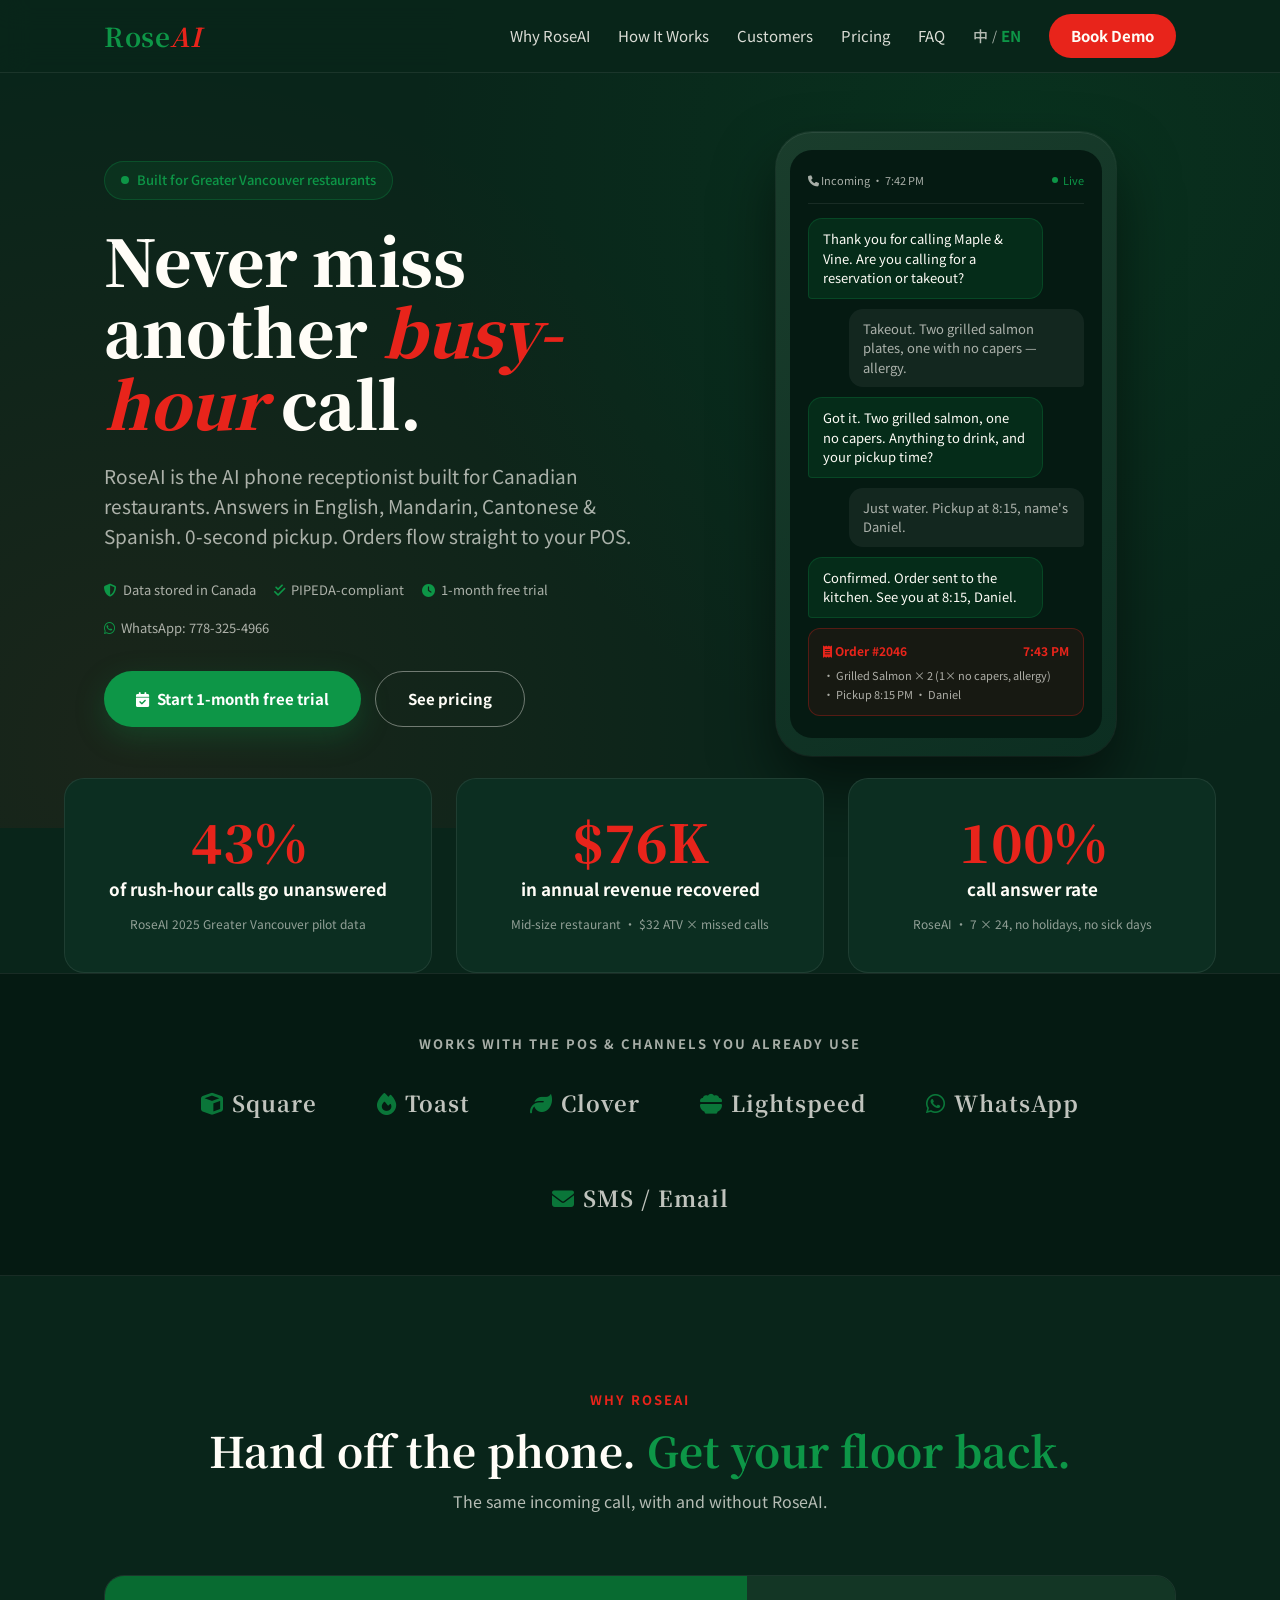
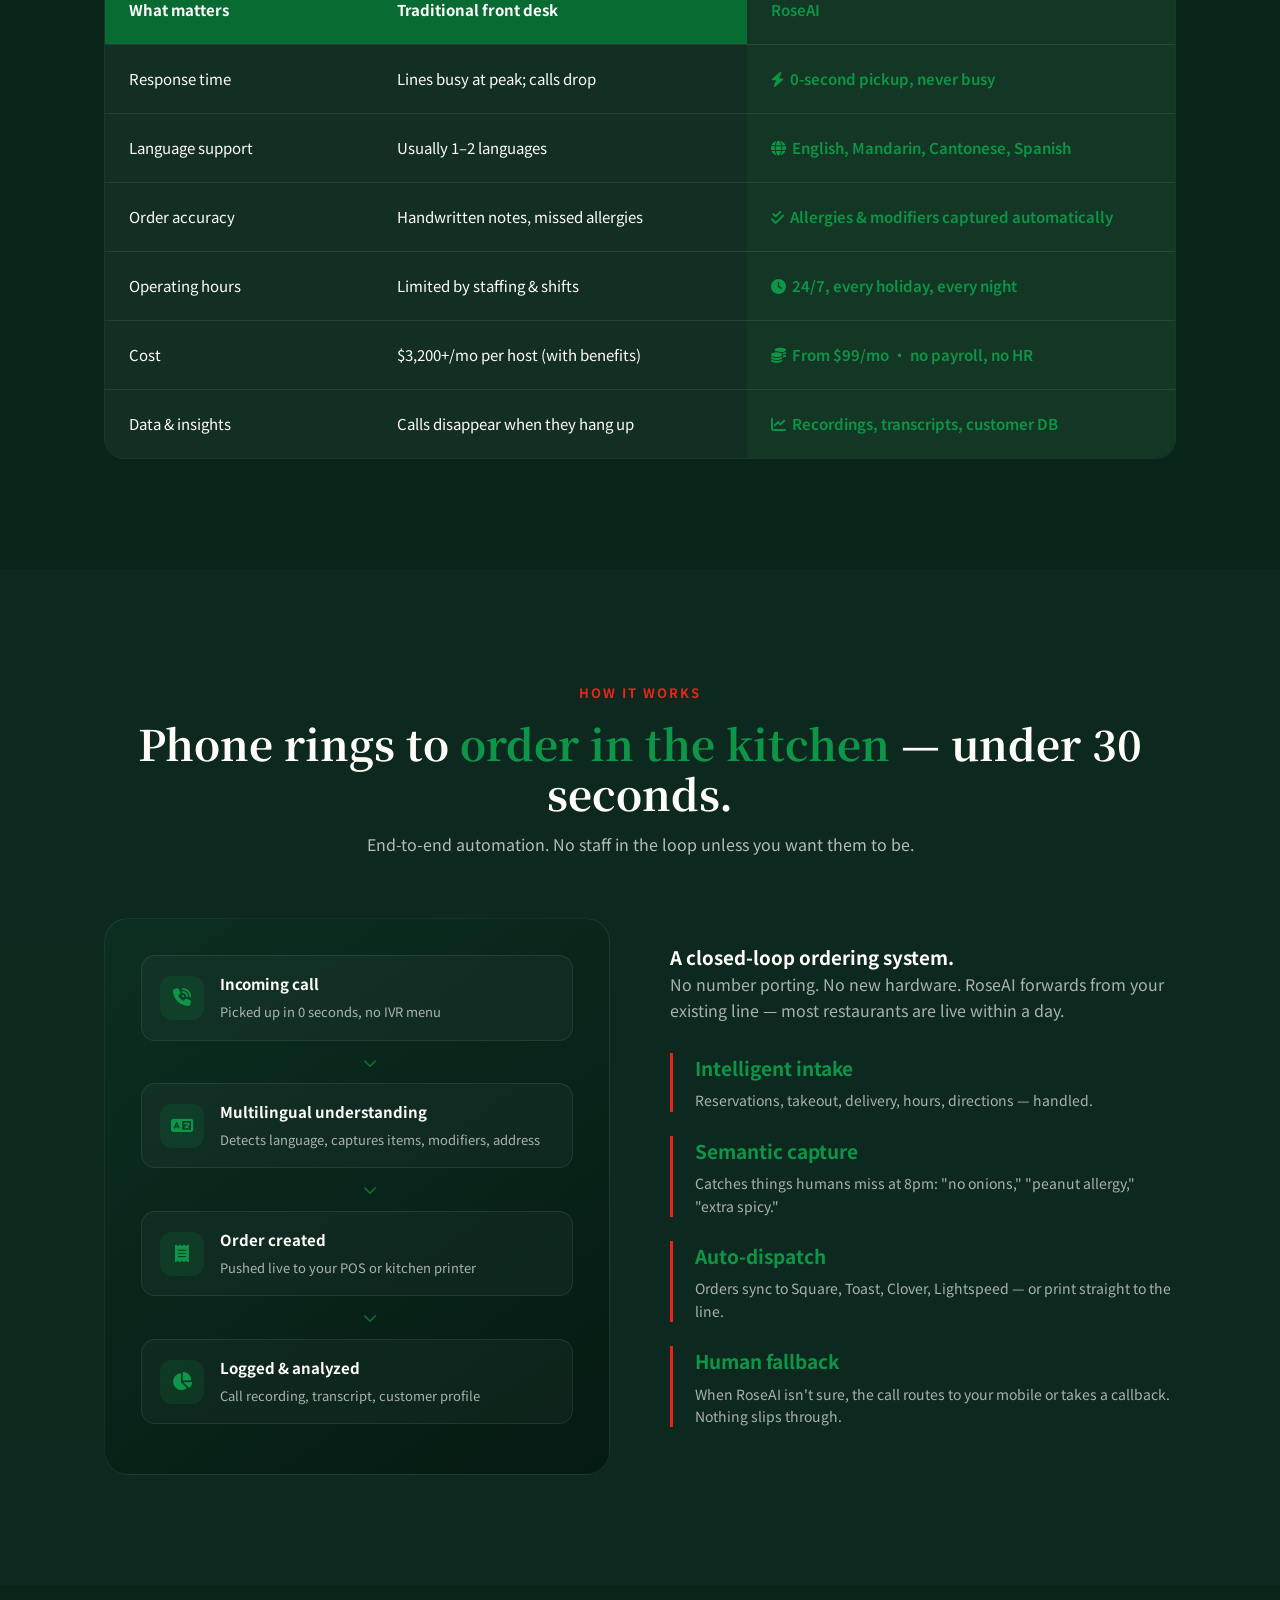
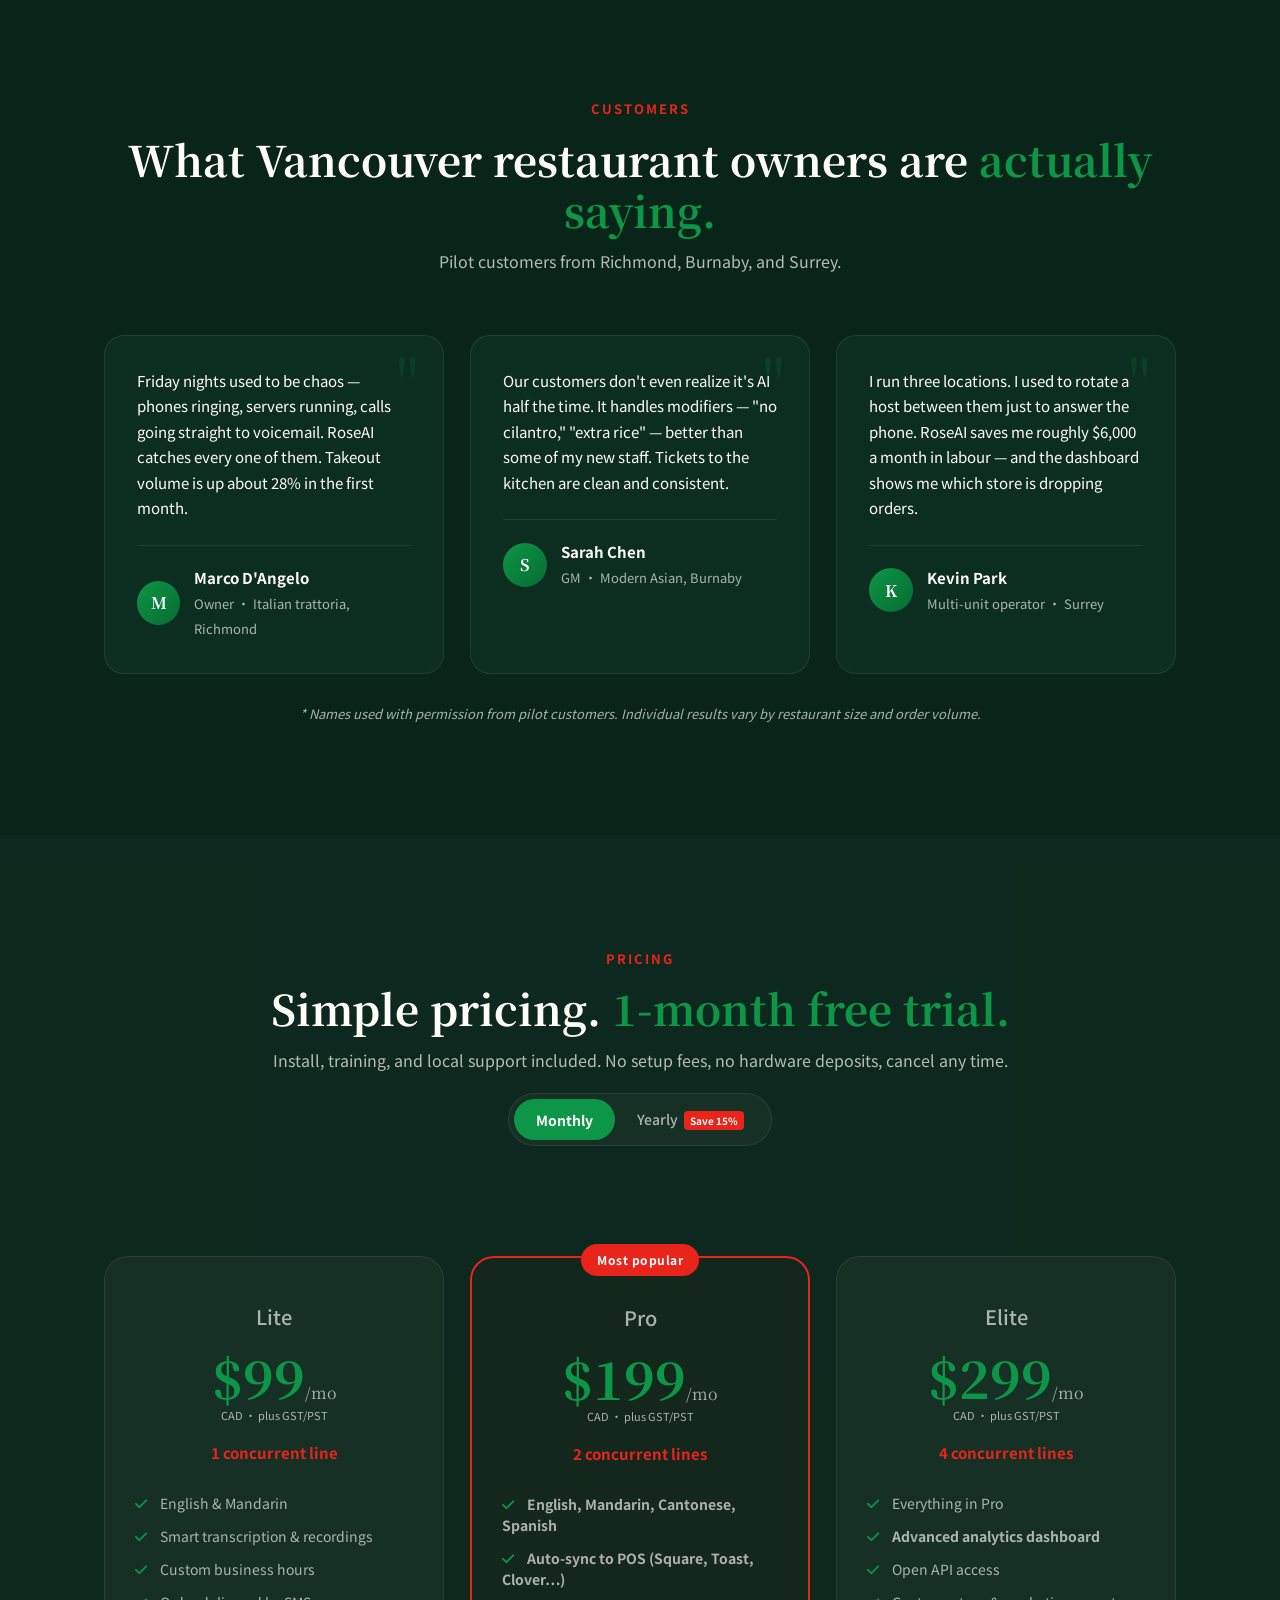
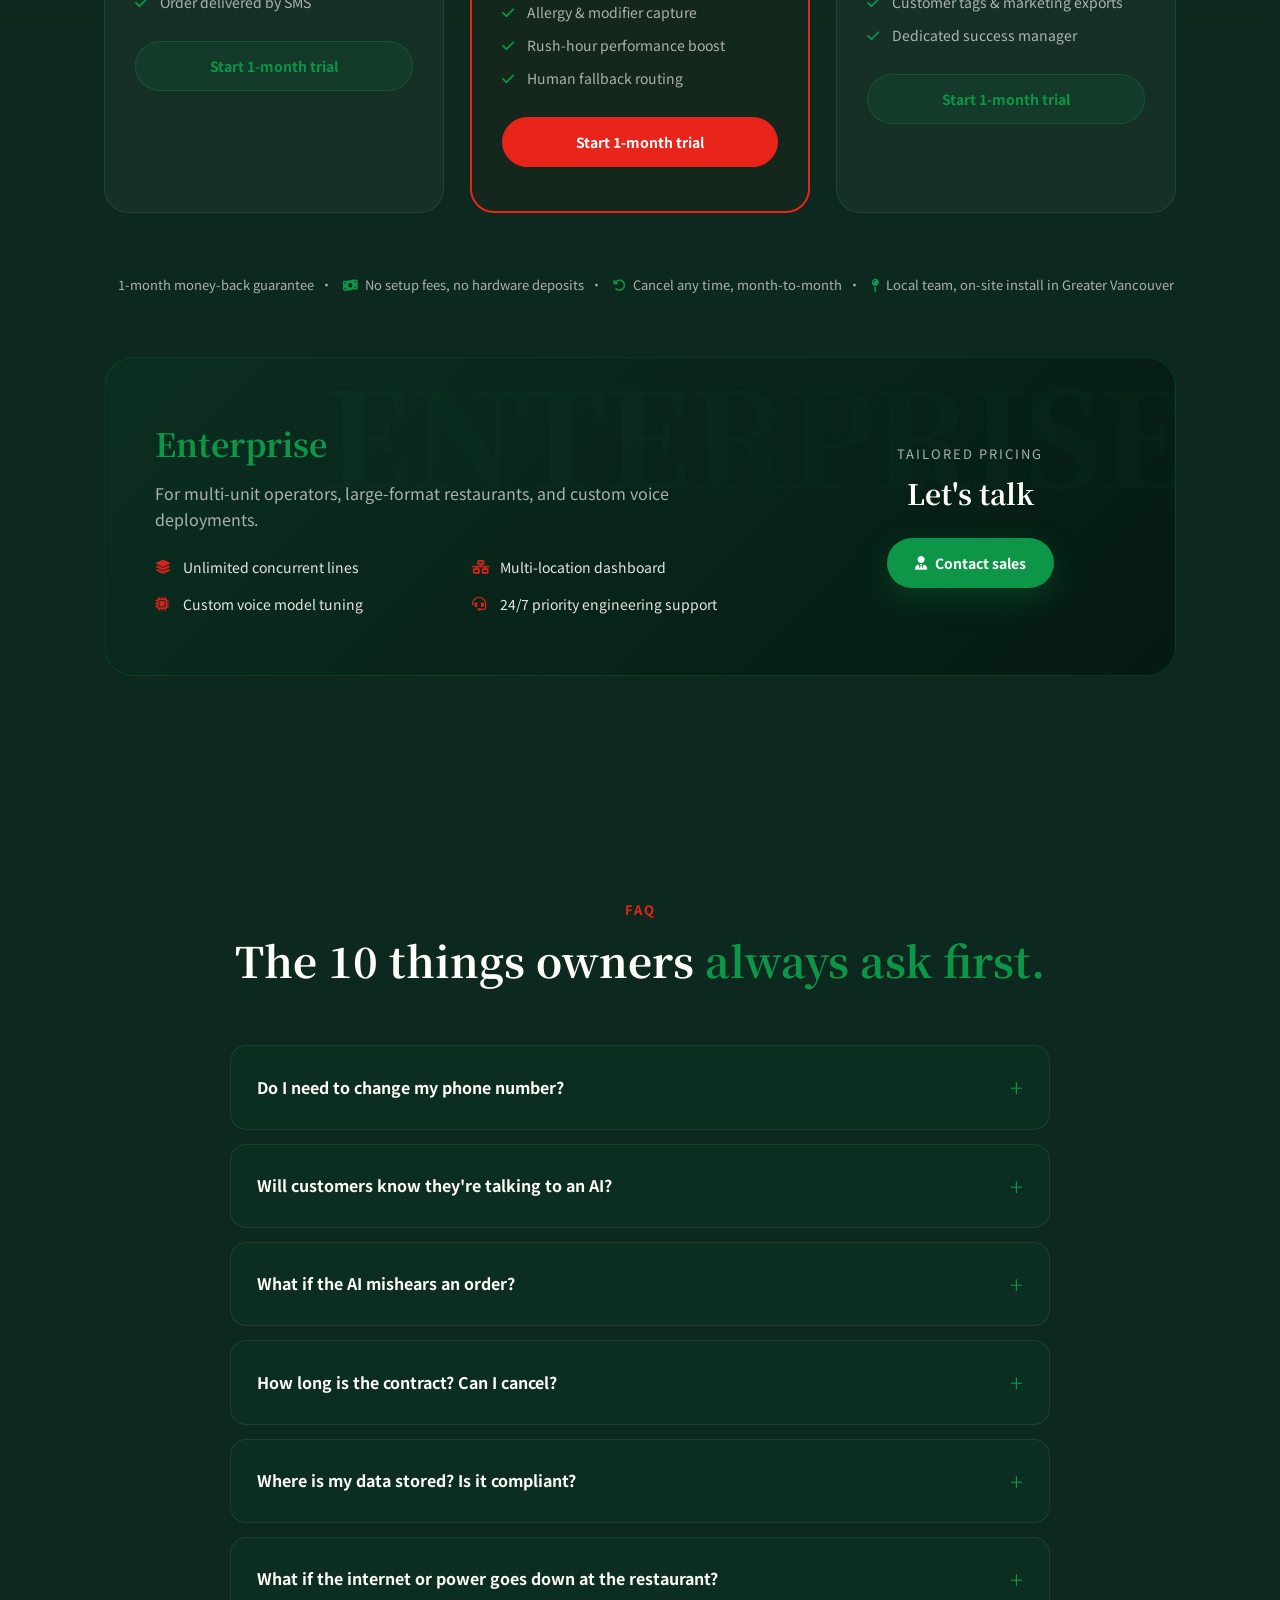
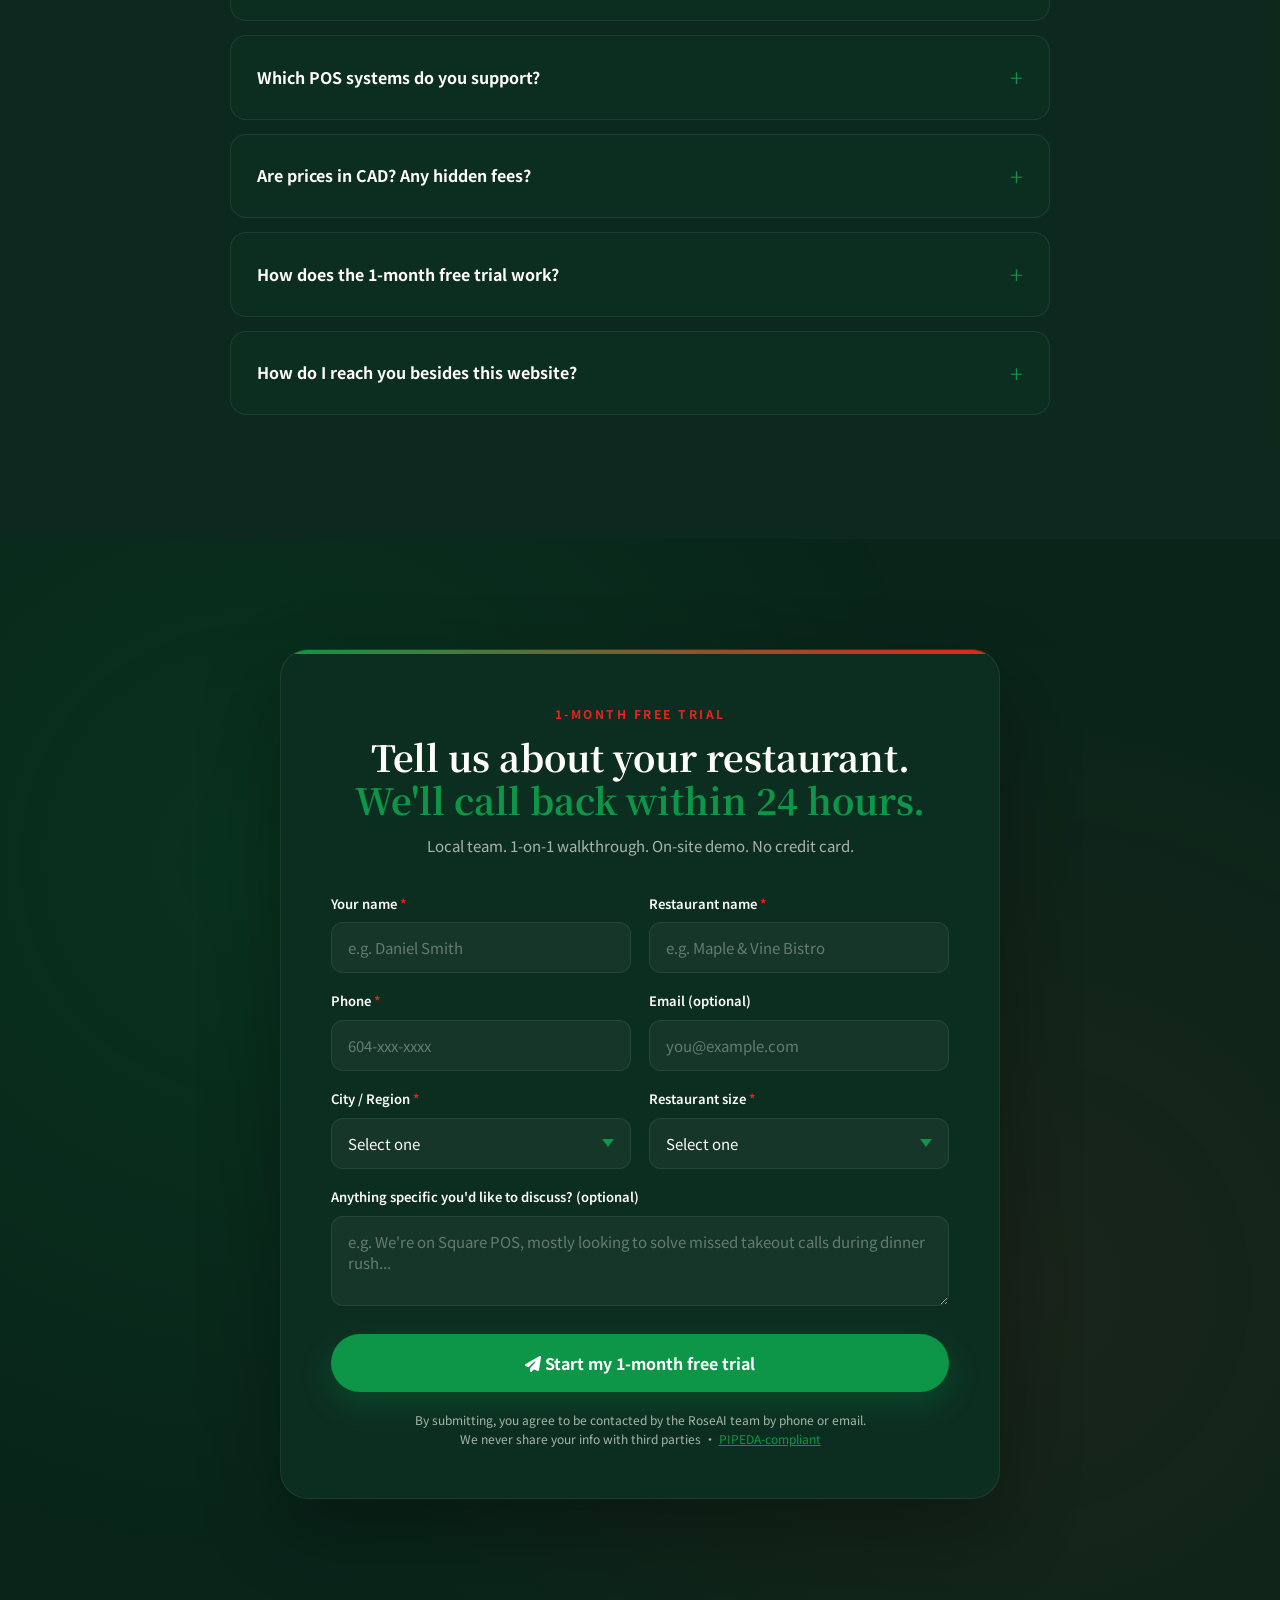
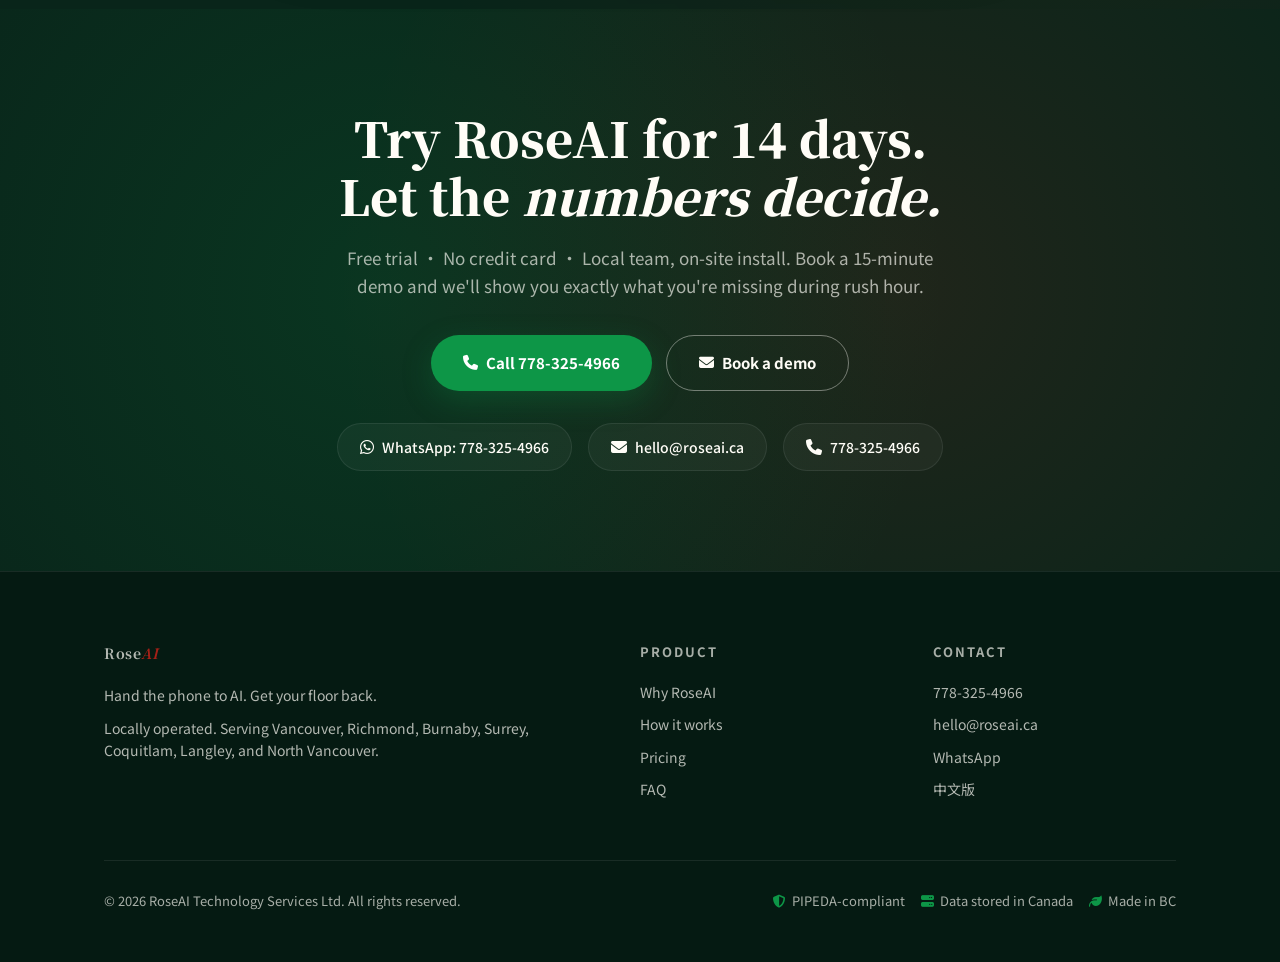
==== en/index.html @ cddb4edb "Add WhatsApp number to all pages, WeChat QR code to Chinese pages - Add WhatsApp: 778-325-4966 to He" ====
<!DOCTYPE html>
<html lang="en">
<head>
    <meta charset="UTF-8">
    <meta name="viewport" content="width=device-width, initial-scale=1.0">
    <title>RoseAI | AI Phone Receptionist for Vancouver Restaurants — Never Miss a Call</title>
    <meta name="description" content="RoseAI is the AI voice receptionist built for Canadian restaurants. Answers in English, Mandarin, Cantonese & Spanish. 0-second pickup, auto order entry to your POS. PIPEDA-compliant. 1-month free trial.">
    <meta property="og:title" content="RoseAI | AI Phone Receptionist for Vancouver Restaurants">
    <meta property="og:description" content="Stop missing calls during rush hour. 0-second pickup, auto-order to POS, 1-month free trial.">
    <meta property="og:type" content="website">
    <meta name="theme-color" content="#09251A">

    <link rel="preconnect" href="https://fonts.googleapis.com">
    <link rel="preconnect" href="https://fonts.gstatic.com" crossorigin>
    <link href="https://fonts.googleapis.com/css2?family=Noto+Sans+SC:wght@300;400;500;700&family=Noto+Serif+SC:wght@600;700;900&display=swap" rel="stylesheet">
    <link rel="stylesheet" href="https://cdnjs.cloudflare.com/ajax/libs/font-awesome/6.5.1/css/all.min.css">

    <script type="application/ld+json">
    {
        "@context": "https://schema.org",
        "@type": "SoftwareApplication",
        "name": "RoseAI Restaurant Voice Receptionist",
        "applicationCategory": "BusinessApplication",
        "operatingSystem": "Web",
        "offers": {
            "@type": "AggregateOffer",
            "priceCurrency": "CAD",
            "lowPrice": "99",
            "highPrice": "299"
        },
        "areaServed": {
            "@type": "Place",
            "name": "Greater Vancouver, British Columbia, Canada"
        }
    }
    </script>

    <link rel="icon" type="image/svg+xml" href="../assets/favicon.svg">
    <link rel="stylesheet" href="../assets/css/site.css">
</head>
<body>

    <header>
        <div class="container">
            <a href="#" class="logo">Rose<em>AI</em></a>
            <nav>
                <a href="#features" class="nav-link">Why RoseAI</a>
                <a href="#workflow" class="nav-link">How It Works</a>
                <a href="#testimonials" class="nav-link">Customers</a>
                <a href="#pricing" class="nav-link">Pricing</a>
                <a href="faq.html" class="nav-link">FAQ</a>
                <span class="lang-switch">
                    <a href="../zh/">中</a> / <a href="#" class="active">EN</a>
                </span>
                <a href="#trial-form" class="btn-nav">Book Demo</a>
            </nav>
        </div>
    </header>

    <!-- ===== HERO ===== -->
    <section class="hero">
        <div class="container">
            <div class="hero-grid">
                <div>
                    <div class="hero-tag">
                        <span class="dot"></span>
                        Built for Greater Vancouver restaurants
                    </div>
                    <h1>Never miss<br>another <em>busy-hour</em> call.</h1>
                    <p class="lead">RoseAI is the AI phone receptionist built for Canadian restaurants. Answers in English, Mandarin, Cantonese & Spanish. 0-second pickup. Orders flow straight to your POS.</p>

                    <div class="hero-trust">
                        <span><i class="fa-solid fa-shield-halved"></i> Data stored in Canada</span>
                        <span><i class="fa-solid fa-check-double"></i> PIPEDA-compliant</span>
                        <span><i class="fa-solid fa-clock"></i> 1-month free trial</span>
                        <span><i class="fa-brands fa-whatsapp"></i> WhatsApp: 778-325-4966</span>
                    </div>

                    <div class="cta-row">
                        <a href="#trial-form" class="btn-primary">
                            <i class="fa-solid fa-calendar-check"></i> Start 1-month free trial
                        </a>
                        <a href="#pricing" class="btn-secondary">See pricing</a>
                    </div>
                </div>

                <!-- Phone Mockup Demo -->
                <div class="phone-mockup">
                    <div class="phone-screen">
                        <div class="phone-header">
                            <span><i class="fa-solid fa-phone"></i> Incoming · 7:42 PM</span>
                            <span class="live">Live</span>
                        </div>
                        <div class="bubble ai">Thank you for calling Maple &amp; Vine. Are you calling for a reservation or takeout?</div>
                        <div class="bubble user">Takeout. Two grilled salmon plates, one with no capers — allergy.</div>
                        <div class="bubble ai">Got it. Two grilled salmon, one no capers. Anything to drink, and your pickup time?</div>
                        <div class="bubble user">Just water. Pickup at 8:15, name's Daniel.</div>
                        <div class="bubble ai">Confirmed. Order sent to the kitchen. See you at 8:15, Daniel.</div>

                        <div class="order-card">
                            <div class="title">
                                <span><i class="fa-solid fa-receipt"></i> Order #2046</span>
                                <span>7:43 PM</span>
                            </div>
                            <div class="line">· Grilled Salmon × 2 (1× no capers, allergy)</div>
                            <div class="line">· Pickup 8:15 PM · Daniel</div>
                        </div>
                    </div>
                </div>
            </div>
        </div>
    </section>

    <!-- ===== IMPACT STATS ===== -->
    <section class="impact-section">
        <div class="impact-grid">
            <div class="impact-card">
                <h2>43%</h2>
                <p class="label">of rush-hour calls go unanswered</p>
                <span class="src">RoseAI 2025 Greater Vancouver pilot data</span>
            </div>
            <div class="impact-card">
                <h2>$76K</h2>
                <p class="label">in annual revenue recovered</p>
                <span class="src">Mid-size restaurant · $32 ATV × missed calls</span>
            </div>
            <div class="impact-card">
                <h2>100%</h2>
                <p class="label">call answer rate</p>
                <span class="src">RoseAI · 7 × 24, no holidays, no sick days</span>
            </div>
        </div>
    </section>

    <!-- ===== INTEGRATIONS ===== -->
    <section class="integration-strip">
        <div class="container">
            <h3>Works with the POS &amp; channels you already use</h3>
            <div class="integration-grid">
                <div><i class="fa-solid fa-cube"></i>Square</div>
                <div><i class="fa-solid fa-fire"></i>Toast</div>
                <div><i class="fa-solid fa-leaf"></i>Clover</div>
                <div><i class="fa-solid fa-bowl-food"></i>Lightspeed</div>
                <div><i class="fa-brands fa-whatsapp"></i>WhatsApp</div>
                <div><i class="fa-solid fa-envelope"></i>SMS / Email</div>
            </div>
        </div>
    </section>

    <!-- ===== COMPARISON ===== -->
    <section id="features" class="section-padding">
        <div class="container">
            <div class="title-center">
                <span class="kicker">Why RoseAI</span>
                <h2>Hand off the phone. <em>Get your floor back.</em></h2>
                <p class="sub">The same incoming call, with and without RoseAI.</p>
            </div>
            <div class="table-wrapper">
                <table>
                    <thead>
                        <tr>
                            <th class="col-topic">What matters</th>
                            <th class="col-human">Traditional front desk</th>
                            <th class="ai-highlight col-ai">RoseAI</th>
                        </tr>
                    </thead>
                    <tbody>
                        <tr>
                            <td>Response time</td>
                            <td>Lines busy at peak; calls drop</td>
                            <td class="ai-highlight"><i class="fa-solid fa-bolt"></i>0-second pickup, never busy</td>
                        </tr>
                        <tr>
                            <td>Language support</td>
                            <td>Usually 1–2 languages</td>
                            <td class="ai-highlight"><i class="fa-solid fa-globe"></i>English, Mandarin, Cantonese, Spanish</td>
                        </tr>
                        <tr>
                            <td>Order accuracy</td>
                            <td>Handwritten notes, missed allergies</td>
                            <td class="ai-highlight"><i class="fa-solid fa-check-double"></i>Allergies &amp; modifiers captured automatically</td>
                        </tr>
                        <tr>
                            <td>Operating hours</td>
                            <td>Limited by staffing &amp; shifts</td>
                            <td class="ai-highlight"><i class="fa-solid fa-clock"></i>24/7, every holiday, every night</td>
                        </tr>
                        <tr>
                            <td>Cost</td>
                            <td>$3,200+/mo per host (with benefits)</td>
                            <td class="ai-highlight"><i class="fa-solid fa-coins"></i>From $99/mo · no payroll, no HR</td>
                        </tr>
                        <tr>
                            <td>Data &amp; insights</td>
                            <td>Calls disappear when they hang up</td>
                            <td class="ai-highlight"><i class="fa-solid fa-chart-line"></i>Recordings, transcripts, customer DB</td>
                        </tr>
                    </tbody>
                </table>
            </div>
        </div>
    </section>

    <!-- ===== WORKFLOW ===== -->
    <section id="workflow" class="workflow-section section-padding">
        <div class="container">
            <div class="title-center">
                <span class="kicker">How it works</span>
                <h2>Phone rings to <em>order in the kitchen</em> — under 30 seconds.</h2>
                <p class="sub">End-to-end automation. No staff in the loop unless you want them to be.</p>
            </div>

            <div class="workflow">
                <div class="workflow-visual">
                    <div class="flow-node">
                        <div class="icon"><i class="fa-solid fa-phone-volume"></i></div>
                        <div class="text"><strong>Incoming call</strong><span>Picked up in 0 seconds, no IVR menu</span></div>
                    </div>
                    <div class="flow-arrow"><i class="fa-solid fa-chevron-down"></i></div>
                    <div class="flow-node">
                        <div class="icon"><i class="fa-solid fa-language"></i></div>
                        <div class="text"><strong>Multilingual understanding</strong><span>Detects language, captures items, modifiers, address</span></div>
                    </div>
                    <div class="flow-arrow"><i class="fa-solid fa-chevron-down"></i></div>
                    <div class="flow-node">
                        <div class="icon"><i class="fa-solid fa-receipt"></i></div>
                        <div class="text"><strong>Order created</strong><span>Pushed live to your POS or kitchen printer</span></div>
                    </div>
                    <div class="flow-arrow"><i class="fa-solid fa-chevron-down"></i></div>
                    <div class="flow-node">
                        <div class="icon"><i class="fa-solid fa-chart-pie"></i></div>
                        <div class="text"><strong>Logged &amp; analyzed</strong><span>Call recording, transcript, customer profile</span></div>
                    </div>
                </div>

                <div class="workflow-steps">
                    <h3>A closed-loop ordering system.</h3>
                    <p>No number porting. No new hardware. RoseAI forwards from your existing line — most restaurants are live within a day.</p>

                    <div class="step">
                        <h4>Intelligent intake</h4>
                        <p>Reservations, takeout, delivery, hours, directions — handled.</p>
                    </div>
                    <div class="step">
                        <h4>Semantic capture</h4>
                        <p>Catches things humans miss at 8pm: "no onions," "peanut allergy," "extra spicy."</p>
                    </div>
                    <div class="step">
                        <h4>Auto-dispatch</h4>
                        <p>Orders sync to Square, Toast, Clover, Lightspeed — or print straight to the line.</p>
                    </div>
                    <div class="step">
                        <h4>Human fallback</h4>
                        <p>When RoseAI isn't sure, the call routes to your mobile or takes a callback. Nothing slips through.</p>
                    </div>
                </div>
            </div>
        </div>
    </section>

    <!-- ===== TESTIMONIALS ===== -->
    <section id="testimonials" class="section-padding">
        <div class="container">
            <div class="title-center">
                <span class="kicker">Customers</span>
                <h2>What Vancouver restaurant owners are <em>actually saying.</em></h2>
                <p class="sub">Pilot customers from Richmond, Burnaby, and Surrey.</p>
            </div>

            <div class="testimonial-grid">
                <div class="testimonial-card">
                    <div class="quote-mark">"</div>
                    <p class="quote">Friday nights used to be chaos — phones ringing, servers running, calls going straight to voicemail. RoseAI catches every one of them. Takeout volume is up about 28% in the first month.</p>
                    <div class="author">
                        <div class="avatar">M</div>
                        <div class="meta">
                            <strong>Marco D'Angelo</strong>
                            <span>Owner · Italian trattoria, Richmond</span>
                        </div>
                    </div>
                </div>

                <div class="testimonial-card">
                    <div class="quote-mark">"</div>
                    <p class="quote">Our customers don't even realize it's AI half the time. It handles modifiers — "no cilantro," "extra rice" — better than some of my new staff. Tickets to the kitchen are clean and consistent.</p>
                    <div class="author">
                        <div class="avatar">S</div>
                        <div class="meta">
                            <strong>Sarah Chen</strong>
                            <span>GM · Modern Asian, Burnaby</span>
                        </div>
                    </div>
                </div>

                <div class="testimonial-card">
                    <div class="quote-mark">"</div>
                    <p class="quote">I run three locations. I used to rotate a host between them just to answer the phone. RoseAI saves me roughly $6,000 a month in labour — and the dashboard shows me which store is dropping orders.</p>
                    <div class="author">
                        <div class="avatar">K</div>
                        <div class="meta">
                            <strong>Kevin Park</strong>
                            <span>Multi-unit operator · Surrey</span>
                        </div>
                    </div>
                </div>
            </div>

            <p class="testimonial-note">* Names used with permission from pilot customers. Individual results vary by restaurant size and order volume.</p>
        </div>
    </section>

    <!-- ===== PRICING ===== -->
    <section id="pricing" class="section-padding pricing-section">
        <div class="container">
            <div class="title-center">
                <span class="kicker">Pricing</span>
                <h2>Simple pricing. <em>1-month free trial.</em></h2>
                <p class="sub">Install, training, and local support included. No setup fees, no hardware deposits, cancel any time.</p>

                <div class="toggle-wrap">
                    <div class="pricing-toggle" id="pricing-toggle">
                        <button class="active" data-period="monthly">Monthly</button>
                        <button data-period="yearly">Yearly<span class="save-tag">Save 15%</span></button>
                    </div>
                </div>
            </div>

            <div class="pricing-grid">
                <div class="price-card">
                    <h3>Lite</h3>
                    <div class="cost">$<span class="price-num" data-monthly="99" data-yearly="84">99</span><span class="cost-unit">/mo</span></div>
                    <span class="cost-cad">CAD · plus GST/PST</span>
                    <div class="cost-yearly">Billed $1,008/yr (save $180)</div>
                    <span class="concurrency">1 concurrent line</span>
                    <ul>
                        <li><i class="fa-solid fa-check"></i> English &amp; Mandarin</li>
                        <li><i class="fa-solid fa-check"></i> Smart transcription &amp; recordings</li>
                        <li><i class="fa-solid fa-check"></i> Custom business hours</li>
                        <li><i class="fa-solid fa-check"></i> Order delivered by SMS</li>
                    </ul>
                    <a href="#trial-form" class="btn-card">Start 1-month trial</a>
                </div>

                <div class="price-card featured">
                    <div class="badge">Most popular</div>
                    <h3>Pro</h3>
                    <div class="cost">$<span class="price-num" data-monthly="199" data-yearly="169">199</span><span class="cost-unit">/mo</span></div>
                    <span class="cost-cad">CAD · plus GST/PST</span>
                    <div class="cost-yearly">Billed $2,028/yr (save $360)</div>
                    <span class="concurrency">2 concurrent lines</span>
                    <ul>
                        <li><i class="fa-solid fa-check"></i> <strong>English, Mandarin, Cantonese, Spanish</strong></li>
                        <li><i class="fa-solid fa-check"></i> <strong>Auto-sync to POS (Square, Toast, Clover…)</strong></li>
                        <li><i class="fa-solid fa-check"></i> Allergy &amp; modifier capture</li>
                        <li><i class="fa-solid fa-check"></i> Rush-hour performance boost</li>
                        <li><i class="fa-solid fa-check"></i> Human fallback routing</li>
                    </ul>
                    <a href="#trial-form" class="btn-card">Start 1-month trial</a>
                </div>

                <div class="price-card">
                    <h3>Elite</h3>
                    <div class="cost">$<span class="price-num" data-monthly="299" data-yearly="254">299</span><span class="cost-unit">/mo</span></div>
                    <span class="cost-cad">CAD · plus GST/PST</span>
                    <div class="cost-yearly">Billed $3,048/yr (save $540)</div>
                    <span class="concurrency">4 concurrent lines</span>
                    <ul>
                        <li><i class="fa-solid fa-check"></i> Everything in Pro</li>
                        <li><i class="fa-solid fa-check"></i> <strong>Advanced analytics dashboard</strong></li>
                        <li><i class="fa-solid fa-check"></i> Open API access</li>
                        <li><i class="fa-solid fa-check"></i> Customer tags &amp; marketing exports</li>
                        <li><i class="fa-solid fa-check"></i> Dedicated success manager</li>
                    </ul>
                    <a href="#trial-form" class="btn-card">Start 1-month trial</a>
                </div>
            </div>

            <p class="pricing-disclaimer">
                <i class="fa-solid fa-shield-check"></i> 1-month money-back guarantee &nbsp;·&nbsp;
                <i class="fa-solid fa-money-bill-wave"></i> No setup fees, no hardware deposits &nbsp;·&nbsp;
                <i class="fa-solid fa-rotate-left"></i> Cancel any time, month-to-month &nbsp;·&nbsp;
                <i class="fa-solid fa-map-pin"></i> Local team, on-site install in Greater Vancouver
            </p>

            <div class="enterprise-section">
                <div class="enterprise-content">
                    <div class="enterprise-text">
                        <h2>Enterprise</h2>
                        <p>For multi-unit operators, large-format restaurants, and custom voice deployments.</p>
                        <div class="enterprise-grid">
                            <div class="ent-item"><i class="fa-solid fa-layer-group"></i> Unlimited concurrent lines</div>
                            <div class="ent-item"><i class="fa-solid fa-network-wired"></i> Multi-location dashboard</div>
                            <div class="ent-item"><i class="fa-solid fa-microchip"></i> Custom voice model tuning</div>
                            <div class="ent-item"><i class="fa-solid fa-headset"></i> 24/7 priority engineering support</div>
                        </div>
                    </div>
                    <div class="enterprise-cta">
                        <div class="price-label">Tailored pricing</div>
                        <div class="price-value">Let's talk</div>
                        <a href="#contact" class="btn-primary btn-compact">
                            <i class="fa-solid fa-user-tie"></i> Contact sales
                        </a>
                    </div>
                </div>
            </div>
        </div>
    </section>

    <!-- ===== FAQ ===== -->
    <section id="faq" class="faq-section section-padding">
        <div class="container">
            <div class="title-center">
                <span class="kicker">FAQ</span>
                <h2>The 10 things owners <em>always ask first.</em></h2>
            </div>

            <div class="faq-list">
                <details class="faq-item">
                    <summary>Do I need to change my phone number?</summary>
                    <div class="faq-content">No. We use call forwarding on your existing line, so your number on Google, your menus, and your storefront stays the same. Setup takes about 10 minutes.</div>
                </details>

                <details class="faq-item">
                    <summary>Will customers know they're talking to an AI?</summary>
                    <div class="faq-content">RoseAI uses the latest generation of neural voice models — most customers don't notice. You can also choose to disclose it ("Hi, I'm the AI assistant at Maple &amp; Vine"). Pilot data shows customers actually rate AI calls higher: no hold music, no "please call back," no accent friction.</div>
                </details>

                <details class="faq-item">
                    <summary>What if the AI mishears an order?</summary>
                    <div class="faq-content">Three layers of safety: (1) RoseAI repeats the order back for confirmation, (2) anything uncertain is flagged for owner review on your phone, and (3) complex cases auto-route to your mobile. We back this with an under-1% error guarantee and reimburse confirmed mis-orders.</div>
                </details>

                <details class="faq-item">
                    <summary>How long is the contract? Can I cancel?</summary>
                    <div class="faq-content">All plans are month-to-month with no minimum commitment. Cancel any time from your dashboard — billing stops the following month. Annual plans get 15% off and we'll prorate the refund on unused months.</div>
                </details>

                <details class="faq-item">
                    <summary>Where is my data stored? Is it compliant?</summary>
                    <div class="faq-content">All recordings and order data are stored in Canada (AWS ca-central-1, Toronto) and fully comply with PIPEDA and BC's Personal Information Protection Act. Recordings are kept 90 days, exportable or deletable any time. We never use your data to train third-party models.</div>
                </details>

                <details class="faq-item">
                    <summary>What if the internet or power goes down at the restaurant?</summary>
                    <div class="faq-content">RoseAI runs in the cloud, completely independent of your in-store network. Even during a power outage, calls are still answered and orders are queued — they'll print as soon as you're back online. Elite and Enterprise plans include a 4G-backup printer.</div>
                </details>

                <details class="faq-item">
                    <summary>Which POS systems do you support?</summary>
                    <div class="faq-content">We integrate natively with Square, Toast, Clover, and Lightspeed. For less common systems we can build a custom integration in 5–10 business days (included with Elite/Enterprise). If you'd rather skip POS integration entirely, we can deliver orders by SMS or print directly to a kitchen ticket printer.</div>
                </details>

                <details class="faq-item">
                    <summary>Are prices in CAD? Any hidden fees?</summary>
                    <div class="faq-content">All prices are in CAD, plus GST/PST. There are no setup fees, no hardware deposits, no activation charges. If you need a kitchen ticket printer, hardware runs about CAD $180 (one-time, optional — you can also use your own).</div>
                </details>

                <details class="faq-item">
                    <summary>How does the 1-month free trial work?</summary>
                    <div class="faq-content">No credit card, no deposit required. You get full Pro-plan functionality for 14 days — multilingual answering, POS sync, the works. We'll reach out 48 hours before the trial ends. Continuing is entirely your call.</div>
                </details>

                <details class="faq-item">
                    <summary>How do I reach you besides this website?</summary>
                    <div class="faq-content">Call 778-325-4966, email hello@roseai.ca, or message us on WhatsApp. We have local customer support in English, Mandarin, and Cantonese — based here in Greater Vancouver.</div>
                </details>
            </div>
        </div>
    </section>

    <!-- ===== TRIAL FORM ===== -->
    <section id="trial-form" class="trial-form-section">
        <div class="container">
            <div class="trial-form-wrap">
                <div class="trial-form-card" id="trialFormCard">
                    <div class="form-content">
                        <div class="form-header">
                            <span class="kicker">1-month free trial</span>
                            <h2>Tell us about your restaurant.<br><em>We'll call back within 24 hours.</em></h2>
                            <p>Local team. 1-on-1 walkthrough. On-site demo. No credit card.</p>
                        </div>

                        <form id="trialForm" autocomplete="on" novalidate>
                            <input type="text" name="_honey" class="honeypot" tabindex="-1" autocomplete="off">

                            <div class="form-row">
                                <div class="form-field">
                                    <label for="name">Your name<span class="req">*</span></label>
                                    <input type="text" id="name" name="Name" required placeholder="e.g. Daniel Smith">
                                </div>
                                <div class="form-field">
                                    <label for="restaurant">Restaurant name<span class="req">*</span></label>
                                    <input type="text" id="restaurant" name="Restaurant" required placeholder="e.g. Maple &amp; Vine Bistro">
                                </div>
                            </div>

                            <div class="form-row">
                                <div class="form-field">
                                    <label for="phone">Phone<span class="req">*</span></label>
                                    <input type="tel" id="phone" name="Phone" required placeholder="604-xxx-xxxx" pattern="[\d\s\-\+\(\)]{7,}">
                                </div>
                                <div class="form-field">
                                    <label for="email">Email (optional)</label>
                                    <input type="email" id="email" name="Email" placeholder="you@example.com">
                                </div>
                            </div>

                            <div class="form-row">
                                <div class="form-field">
                                    <label for="city">City / Region<span class="req">*</span></label>
                                    <select id="city" name="City" required>
                                        <option value="" disabled selected>Select one</option>
                                        <option value="Vancouver">Vancouver</option>
                                        <option value="Richmond">Richmond</option>
                                        <option value="Burnaby">Burnaby</option>
                                        <option value="Surrey">Surrey</option>
                                        <option value="Coquitlam">Coquitlam</option>
                                        <option value="Langley">Langley</option>
                                        <option value="North Vancouver">North Vancouver</option>
                                        <option value="Other Greater Vancouver">Other Greater Vancouver</option>
                                        <option value="Outside BC">Outside BC</option>
                                    </select>
                                </div>
                                <div class="form-field">
                                    <label for="size">Restaurant size<span class="req">*</span></label>
                                    <select id="size" name="Size" required>
                                        <option value="" disabled selected>Select one</option>
                                        <option value="Single location, small (<50 seats)">Single location, small (&lt;50 seats)</option>
                                        <option value="Single location, medium (50-150 seats)">Single location, medium (50–150 seats)</option>
                                        <option value="Single location, large (>150 seats)">Single location, large (&gt;150 seats)</option>
                                        <option value="2-5 locations">2–5 locations</option>
                                        <option value="6+ locations">6+ locations</option>
                                    </select>
                                </div>
                            </div>

                            <div class="form-field full">
                                <label for="notes">Anything specific you'd like to discuss? (optional)</label>
                                <textarea id="notes" name="Notes" placeholder="e.g. We're on Square POS, mostly looking to solve missed takeout calls during dinner rush..."></textarea>
                            </div>

                            <button type="submit" class="form-submit" id="submitBtn">
                                <span class="label-default">
                                    <i class="fa-solid fa-paper-plane"></i> Start my 1-month free trial
                                </span>
                                <span class="spinner"></span>
                            </button>

                            <p class="form-disclaimer">
                                By submitting, you agree to be contacted by the RoseAI team by phone or email.<br>
                                We never share your info with third parties · <a href="faq.html">PIPEDA-compliant</a>
                            </p>
                        </form>

                        <div class="form-status error" id="formError">
                            <strong>Submission failed</strong>
                            Looks like a network hiccup. Please call <a href="tel:7783254966" class="link-error">778-325-4966</a> or WhatsApp us instead.
                        </div>
                    </div>

                    <div class="form-status success" id="formSuccess">
                        <strong><i class="fa-solid fa-circle-check"></i> Request received!</strong>
                        We'll be in touch <strong class="text-success">within 24 hours</strong> to walk through your setup.<br>
                        In a hurry? Call <a href="tel:7783254966" class="link-success">778-325-4966</a> or message us on <a href="https://wa.me/17783254966" class="link-success">WhatsApp</a>.
                    </div>
                </div>
            </div>
        </div>
    </section>

    <!-- ===== FINAL CTA ===== -->
    <section id="contact" class="final-cta">
        <div class="container">
            <h2>Try RoseAI for 14 days.<br>Let the <em>numbers decide.</em></h2>
            <p>Free trial · No credit card · Local team, on-site install. Book a 15-minute demo and we'll show you exactly what you're missing during rush hour.</p>

            <div class="cta-row cta-row-center">
                <a href="tel:7783254966" class="btn-primary">
                    <i class="fa-solid fa-phone"></i> Call 778-325-4966
                </a>
                <a href="mailto:hello@roseai.ca?subject=RoseAI Demo Request" class="btn-secondary">
                    <i class="fa-solid fa-envelope"></i> Book a demo
                </a>
            </div>

            <div class="contact-channels">
                <a href="https://wa.me/17783254966" class="channel"><i class="fa-brands fa-whatsapp"></i> WhatsApp: 778-325-4966</a>
                <a href="mailto:hello@roseai.ca" class="channel"><i class="fa-solid fa-envelope"></i> hello@roseai.ca</a>
                <a href="tel:7783254966" class="channel"><i class="fa-solid fa-phone"></i> 778-325-4966</a>
            </div>
        </div>
    </section>

    <!-- ===== FOOTER ===== -->
    <footer>
        <div class="container">
            <div class="footer-grid">
                <div>
                    <a href="#" class="logo">Rose<em>AI</em></a>
                    <p class="footer-intro">Hand the phone to AI. Get your floor back.</p>
                    <p>Locally operated. Serving Vancouver, Richmond, Burnaby, Surrey, Coquitlam, Langley, and North Vancouver.</p>
                </div>
                <div>
                    <h4>Product</h4>
                    <a href="#features">Why RoseAI</a>
                    <a href="#workflow">How it works</a>
                    <a href="#pricing">Pricing</a>
                    <a href="faq.html">FAQ</a>
                </div>
                <div>
                    <h4>Contact</h4>
                    <a href="tel:7783254966">778-325-4966</a>
                    <a href="mailto:hello@roseai.ca">hello@roseai.ca</a>
                    <a href="https://wa.me/17783254966">WhatsApp</a>
                    <a href="../zh/">中文版</a>
                </div>
            </div>
            <div class="footer-bottom">
                <div>© 2026 RoseAI Technology Services Ltd. All rights reserved.</div>
                <div class="badges">
                    <span><i class="fa-solid fa-shield-halved"></i> PIPEDA-compliant</span>
                    <span><i class="fa-solid fa-server"></i> Data stored in Canada</span>
                    <span><i class="fa-solid fa-leaf"></i> Made in BC</span>
                </div>
            </div>
        </div>
    </footer>

    <!-- ===== MOBILE STICKY CTA ===== -->
    <a href="#trial-form" class="mobile-cta">
        <i class="fa-solid fa-calendar-check"></i> Start your 1-month free trial
    </a>

    <script src="../assets/js/site.js"></script>

</body>
</html>
---- assets/css/site.css ----
:root {
            --dark-ink: #09251A;
            --darker: #051a12;
            --card-bg: #0c2e21;
            --primary-green: #086B31;
            --primary-green-bright: #0d9647;
            --accent-red: #E8241B;
            --accent-red-dark: #b51d15;
            --cream: #FFFDF7;
            --muted: rgba(255, 253, 247, 0.65);
            --glass: rgba(255, 255, 255, 0.04);
            --border: rgba(255, 255, 255, 0.08);
            --transition: all 0.3s cubic-bezier(0.4, 0, 0.2, 1);
        }

        * { margin: 0; padding: 0; box-sizing: border-box; }
        html { scroll-behavior: smooth; }
        body {
            font-family: 'Noto Sans SC', sans-serif;
            background-color: var(--dark-ink);
            color: var(--cream);
            line-height: 1.6;
            padding-bottom: 80px; /* 移动端底部 CTA 占位 */
        }
        @media (min-width: 769px) { body { padding-bottom: 0; } }

        .container { max-width: 1200px; margin: 0 auto; padding: 0 5%; }
        a { color: inherit; }

        /* ===== Header ===== */
        header {
            position: fixed; top: 0; width: 100%;
            padding: 14px 0;
            background: rgba(9, 37, 26, 0.92);
            backdrop-filter: blur(15px);
            -webkit-backdrop-filter: blur(15px);
            z-index: 1000;
            border-bottom: 1px solid var(--border);
        }
        header .container { display: flex; justify-content: space-between; align-items: center; }
        .logo {
            font-family: 'Noto Serif SC', serif;
            font-size: 26px; font-weight: 700;
            color: var(--primary-green-bright);
            text-decoration: none; letter-spacing: 0.5px;
        }
        .logo span { color: var(--accent-red); }
        nav { display: flex; align-items: center; }
        nav a {
            text-decoration: none; color: var(--cream);
            margin-left: 28px; font-size: 15px;
            transition: var(--transition); opacity: 0.85;
        }
        nav a:hover { color: var(--primary-green-bright); opacity: 1; }
        nav a.btn-nav {
            background: var(--accent-red);
            padding: 10px 22px;
            border-radius: 50px;
            font-weight: 700;
            opacity: 1;
        }
        nav a.btn-nav:hover { background: var(--accent-red-dark); color: var(--cream); }
        .lang-switch {
            margin-left: 28px;
            font-size: 13px;
            color: var(--muted);
            display: inline-flex; align-items: center; gap: 4px;
        }
        .lang-switch a {
            margin-left: 0;
            opacity: 0.7;
            font-weight: 500;
        }
        .lang-switch a.active {
            color: var(--primary-green-bright);
            opacity: 1;
            font-weight: 700;
        }

        /* ===== Hero ===== */
        .hero {
            min-height: 92vh; display: flex; align-items: center;
            background:
                radial-gradient(circle at 80% 20%, rgba(8,107,49,0.18) 0%, transparent 50%),
                radial-gradient(circle at 10% 90%, rgba(232,36,27,0.08) 0%, transparent 50%);
            padding: 120px 0 60px;
            position: relative;
        }
        .hero-grid {
            display: grid;
            grid-template-columns: 1.2fr 1fr;
            gap: 60px;
            align-items: center;
        }
        .hero-tag {
            display: inline-flex; align-items: center; gap: 8px;
            background: rgba(13, 150, 71, 0.12);
            border: 1px solid rgba(13, 150, 71, 0.3);
            color: var(--primary-green-bright);
            padding: 8px 16px; border-radius: 50px;
            font-size: 13px; font-weight: 500;
            margin-bottom: 24px;
        }
        .hero-tag .dot {
            width: 8px; height: 8px; border-radius: 50%;
            background: var(--primary-green-bright);
            box-shadow: 0 0 0 0 rgba(13, 150, 71, 0.7);
            animation: pulse 2s infinite;
        }
        @keyframes pulse {
            0% { box-shadow: 0 0 0 0 rgba(13, 150, 71, 0.7); }
            70% { box-shadow: 0 0 0 10px rgba(13, 150, 71, 0); }
            100% { box-shadow: 0 0 0 0 rgba(13, 150, 71, 0); }
        }
        .hero h1 {
            font-family: 'Noto Serif SC', serif;
            font-size: clamp(34px, 5.5vw, 64px);
            font-weight: 900;
            line-height: 1.12; margin-bottom: 22px;
            letter-spacing: -0.5px;
        }
        .hero h1 span { color: var(--accent-red); }
        .hero .lead {
            font-size: clamp(16px, 1.6vw, 19px);
            max-width: 580px; margin-bottom: 16px;
            color: var(--muted);
        }
        .hero-trust {
            display: flex; align-items: center; gap: 18px;
            margin: 28px 0 32px;
            font-size: 13px; color: var(--muted);
            flex-wrap: wrap;
        }
        .hero-trust span { display: inline-flex; align-items: center; gap: 6px; }
        .hero-trust i { color: var(--primary-green-bright); }
        .cta-row { display: flex; gap: 14px; flex-wrap: wrap; }
        .btn-primary, .btn-secondary {
            display: inline-flex; align-items: center; gap: 8px;
            padding: 15px 32px; border-radius: 50px;
            text-decoration: none; font-weight: 700;
            font-size: 15px;
            transition: var(--transition);
            cursor: pointer; border: none;
            font-family: inherit;
        }
        .btn-primary {
            background: var(--primary-green-bright);
            color: white;
            box-shadow: 0 10px 30px rgba(13, 150, 71, 0.25);
        }
        .btn-primary:hover { transform: translateY(-2px); background: var(--primary-green); box-shadow: 0 14px 36px rgba(13, 150, 71, 0.35); }
        .btn-secondary {
            border: 1.5px solid rgba(255,253,247,0.4);
            color: var(--cream);
            background: transparent;
        }
        .btn-secondary:hover { border-color: var(--cream); background: rgba(255,255,255,0.05); }

        /* ===== Hero Phone Mockup ===== */
        .phone-mockup {
            position: relative;
            max-width: 340px;
            margin: 0 auto;
            background: linear-gradient(145deg, #1a3d2c, #0c2e21);
            border-radius: 36px;
            padding: 18px 14px;
            box-shadow:
                0 30px 60px rgba(0,0,0,0.5),
                0 0 0 1px var(--border),
                inset 0 1px 0 rgba(255,255,255,0.08);
        }
        .phone-screen {
            background: var(--darker);
            border-radius: 22px;
            padding: 22px 18px;
            min-height: 460px;
            display: flex; flex-direction: column;
        }
        .phone-header {
            display: flex; justify-content: space-between; align-items: center;
            font-size: 11px; color: var(--muted);
            padding-bottom: 14px; margin-bottom: 14px;
            border-bottom: 1px solid var(--border);
        }
        .phone-header .live { display: inline-flex; align-items: center; gap: 5px; color: var(--primary-green-bright); }
        .phone-header .live::before {
            content: ''; width: 6px; height: 6px; border-radius: 50%;
            background: var(--primary-green-bright);
            animation: pulse 1.5s infinite;
        }
        .bubble {
            padding: 10px 14px; border-radius: 14px;
            font-size: 13px; line-height: 1.5;
            margin-bottom: 10px; max-width: 85%;
            animation: bubbleIn 0.5s ease both;
        }
        .bubble.ai {
            background: rgba(13, 150, 71, 0.15);
            border: 1px solid rgba(13, 150, 71, 0.25);
            color: var(--cream);
            border-bottom-left-radius: 4px;
        }
        .bubble.user {
            background: rgba(255,255,255,0.06);
            color: var(--muted);
            margin-left: auto;
            border-bottom-right-radius: 4px;
        }
        .bubble:nth-child(2) { animation-delay: 0.3s; }
        .bubble:nth-child(3) { animation-delay: 0.8s; }
        .bubble:nth-child(4) { animation-delay: 1.3s; }
        .bubble:nth-child(5) { animation-delay: 1.8s; }
        @keyframes bubbleIn {
            from { opacity: 0; transform: translateY(6px); }
            to { opacity: 1; transform: translateY(0); }
        }
        .order-card {
            margin-top: auto;
            background: rgba(232, 36, 27, 0.08);
            border: 1px solid rgba(232, 36, 27, 0.3);
            border-radius: 12px;
            padding: 12px 14px;
            font-size: 12px;
            animation: bubbleIn 0.5s ease 2.3s both;
        }
        .order-card .title {
            color: var(--accent-red); font-weight: 700;
            display: flex; justify-content: space-between;
            margin-bottom: 6px;
        }
        .order-card .line { color: var(--muted); font-size: 11px; line-height: 1.7; }

        @media (max-width: 900px) {
            .hero-grid { grid-template-columns: 1fr; gap: 50px; }
            .phone-mockup { max-width: 300px; }
        }

        /* ===== Impact Stats ===== */
        .impact-section { padding: 0 5%; margin-top: -50px; position: relative; z-index: 10; }
        .impact-grid {
            max-width: 1200px; margin: 0 auto;
            display: grid;
            grid-template-columns: repeat(auto-fit, minmax(260px, 1fr));
            gap: 24px;
        }
        .impact-card {
            background: var(--card-bg);
            padding: 36px 28px;
            border-radius: 20px;
            border: 1px solid var(--border);
            text-align: center;
            transition: var(--transition);
        }
        .impact-card:hover { transform: translateY(-4px); border-color: rgba(13, 150, 71, 0.4); }
        .impact-card h2 {
            font-family: 'Noto Serif SC', serif;
            font-size: 52px; font-weight: 900;
            color: var(--accent-red);
            margin-bottom: 8px; line-height: 1;
        }
        .impact-card .label { font-weight: 700; font-size: 17px; margin-bottom: 8px; }
        .impact-card .src { opacity: 0.55; font-size: 12px; }

        /* ===== Generic Section ===== */
        .section-padding { padding: 110px 0; }
        .title-center { text-align: center; margin-bottom: 60px; }
        .title-center .kicker {
            display: inline-block;
            color: var(--accent-red);
            font-size: 13px; font-weight: 700;
            letter-spacing: 2px;
            text-transform: uppercase;
            margin-bottom: 14px;
        }
        .title-center h2 {
            font-family: 'Noto Serif SC', serif;
            font-size: clamp(28px, 3.5vw, 42px);
            color: var(--cream);
            font-weight: 700;
            line-height: 1.2;
        }
        .title-center h2 em { color: var(--primary-green-bright); font-style: normal; }
        .title-center .sub { margin-top: 14px; opacity: 0.7; font-size: 16px; }

        /* ===== Comparison Table ===== */
        .table-wrapper {
            overflow-x: auto; margin-top: 40px;
            border-radius: 20px; border: 1px solid var(--border);
        }
        table {
            width: 100%; border-collapse: collapse;
            background: var(--glass); min-width: 600px;
        }
        th, td {
            padding: 22px 24px; text-align: left;
            border-bottom: 1px solid var(--border);
            font-size: 15px;
        }
        th { background: var(--primary-green); color: white; font-weight: 700; }
        tr:last-child td { border-bottom: none; }
        .ai-highlight {
            background: rgba(13, 150, 71, 0.08);
            color: var(--primary-green-bright);
            font-weight: 600;
        }
        .ai-highlight i { margin-right: 6px; }

        /* ===== Workflow ===== */
        .workflow-section { background: rgba(255,253,247,0.015); }
        .workflow {
            display: grid;
            grid-template-columns: 1fr 1fr;
            gap: 60px; align-items: center;
        }
        @media (max-width: 900px) { .workflow { grid-template-columns: 1fr; gap: 40px; } }

        .workflow-visual {
            position: relative;
            background: linear-gradient(145deg, #0c2e21, #051a12);
            border-radius: 24px;
            padding: 36px;
            border: 1px solid var(--border);
        }
        .flow-node {
            display: flex; align-items: center; gap: 16px;
            background: rgba(255,255,255,0.03);
            border: 1px solid var(--border);
            border-radius: 14px;
            padding: 16px 18px;
            margin-bottom: 14px;
            transition: var(--transition);
        }
        .flow-node:hover { border-color: rgba(13,150,71,0.4); transform: translateX(4px); }
        .flow-node .icon {
            width: 44px; height: 44px; border-radius: 12px;
            background: rgba(13,150,71,0.15);
            color: var(--primary-green-bright);
            display: flex; align-items: center; justify-content: center;
            font-size: 18px; flex-shrink: 0;
        }
        .flow-node .text strong { display: block; font-size: 15px; margin-bottom: 2px; }
        .flow-node .text span { font-size: 13px; color: var(--muted); }
        .flow-arrow {
            text-align: center; color: var(--primary-green-bright);
            font-size: 14px; margin: -4px 0 10px 26px;
            opacity: 0.6;
        }

        .workflow-steps h2 {
            font-family: 'Noto Serif SC', serif;
            font-size: 32px; margin-bottom: 14px;
            font-weight: 700;
        }
        .workflow-steps > p { color: var(--muted); margin-bottom: 30px; }
        .step {
            margin-bottom: 24px; padding-left: 22px;
            border-left: 3px solid var(--accent-red);
        }
        .step h4 {
            font-size: 19px; color: var(--primary-green-bright);
            margin-bottom: 6px; font-weight: 700;
        }
        .step p { font-size: 14px; color: var(--muted); }

        /* ===== Integrations ===== */
        .integration-strip {
            background: var(--darker);
            padding: 60px 0;
            border-top: 1px solid var(--border);
            border-bottom: 1px solid var(--border);
        }
        .integration-strip h3 {
            text-align: center; font-size: 13px;
            letter-spacing: 2px; text-transform: uppercase;
            color: var(--muted); margin-bottom: 30px;
        }
        .integration-grid {
            display: flex; justify-content: center; align-items: center;
            gap: 60px; flex-wrap: wrap;
            opacity: 0.75;
        }
        .integration-grid div {
            font-family: 'Noto Serif SC', serif;
            font-size: 22px; font-weight: 700;
            letter-spacing: 1px;
        }
        .integration-grid i { margin-right: 8px; color: var(--primary-green-bright); }

        /* ===== Testimonials ===== */
        .testimonial-grid {
            display: grid;
            grid-template-columns: repeat(auto-fit, minmax(300px, 1fr));
            gap: 26px;
        }
        .testimonial-card {
            background: var(--card-bg);
            border: 1px solid var(--border);
            border-radius: 20px;
            padding: 32px;
            transition: var(--transition);
            position: relative;
        }
        .testimonial-card:hover { transform: translateY(-4px); border-color: rgba(13,150,71,0.3); }
        .testimonial-card .quote-mark {
            font-family: 'Noto Serif SC', serif;
            position: absolute; top: 14px; right: 24px;
            font-size: 60px; color: rgba(13,150,71,0.18);
            line-height: 1;
        }
        .testimonial-card .quote {
            font-size: 15px; line-height: 1.7;
            margin-bottom: 24px;
            color: var(--cream);
        }
        .testimonial-card .author {
            display: flex; align-items: center; gap: 14px;
            padding-top: 20px; border-top: 1px solid var(--border);
        }
        .testimonial-card .avatar {
            width: 44px; height: 44px; border-radius: 50%;
            background: linear-gradient(135deg, var(--primary-green-bright), var(--primary-green));
            display: flex; align-items: center; justify-content: center;
            color: white; font-weight: 700; font-size: 16px;
            font-family: 'Noto Serif SC', serif;
        }
        .testimonial-card .meta strong { display: block; font-size: 15px; }
        .testimonial-card .meta span { font-size: 13px; color: var(--muted); }
        .testimonial-note {
            text-align: center; margin-top: 30px;
            font-size: 13px; color: var(--muted);
            font-style: italic;
        }

        /* ===== Pricing ===== */
        .pricing-toggle {
            display: inline-flex;
            background: var(--glass);
            border: 1px solid var(--border);
            border-radius: 50px;
            padding: 5px;
            margin: 20px auto 50px;
        }
        .pricing-toggle button {
            background: transparent; border: none;
            color: var(--muted); cursor: pointer;
            padding: 10px 22px; border-radius: 50px;
            font-family: inherit; font-size: 14px;
            font-weight: 500; transition: var(--transition);
        }
        .pricing-toggle button.active {
            background: var(--primary-green-bright);
            color: white;
            font-weight: 700;
        }
        .pricing-toggle .save-tag {
            display: inline-block;
            background: var(--accent-red);
            color: white;
            font-size: 10px;
            padding: 2px 6px;
            border-radius: 4px;
            margin-left: 6px;
            font-weight: 700;
        }
        .toggle-wrap { text-align: center; }

        .pricing-grid {
            display: grid;
            grid-template-columns: repeat(auto-fit, minmax(280px, 1fr));
            gap: 26px; margin-bottom: 60px;
        }
        .price-card {
            background: var(--glass);
            padding: 44px 30px;
            border-radius: 24px;
            text-align: center;
            border: 1px solid var(--border);
            transition: var(--transition);
            position: relative;
        }
        .price-card:hover { transform: translateY(-6px); border-color: rgba(13,150,71,0.4); }
        .price-card.featured {
            border: 2px solid var(--accent-red);
            background: rgba(232,36,27,0.03);
        }
        .badge {
            position: absolute; top: -14px; left: 50%;
            transform: translateX(-50%);
            background: var(--accent-red); color: white;
            padding: 6px 16px; border-radius: 50px;
            font-size: 12px; font-weight: 700;
            letter-spacing: 0.5px;
        }
        .price-card h3 { font-size: 20px; margin-bottom: 18px; color: var(--muted); font-weight: 500; }
        .price-card .cost {
            font-family: 'Noto Serif SC', serif;
            font-size: 52px; font-weight: 700;
            color: var(--primary-green-bright); line-height: 1;
        }
        .price-card .cost-unit { font-size: 16px; color: var(--muted); font-weight: 400; }
        .price-card .cost-cad { font-size: 11px; color: var(--muted); display: block; margin-top: 4px; }
        .price-card .cost-yearly {
            display: none;
            font-size: 12px; color: var(--accent-red);
            margin-top: 6px; font-weight: 600;
        }
        body.yearly .price-card .cost-yearly { display: block; }
        .price-card .concurrency {
            display: block; font-size: 15px;
            color: var(--accent-red); font-weight: 700;
            margin: 16px 0 28px;
        }
        .price-card ul {
            text-align: left; list-style: none;
            font-size: 14px; color: var(--muted);
            margin-bottom: 28px;
        }
        .price-card li { margin-bottom: 12px; line-height: 1.5; }
        .price-card li i { color: var(--primary-green-bright); margin-right: 10px; }
        .price-card .btn-card {
            display: block; padding: 13px 20px;
            background: rgba(13,150,71,0.12);
            color: var(--primary-green-bright);
            border: 1px solid rgba(13,150,71,0.3);
            border-radius: 50px;
            text-decoration: none;
            font-weight: 700; font-size: 14px;
            transition: var(--transition);
        }
        .price-card .btn-card:hover { background: var(--primary-green-bright); color: white; }
        .price-card.featured .btn-card { background: var(--accent-red); color: white; border-color: var(--accent-red); }
        .price-card.featured .btn-card:hover { background: var(--accent-red-dark); }

        .pricing-disclaimer {
            text-align: center; font-size: 13px;
            color: var(--muted); margin-bottom: 60px;
            line-height: 1.8;
        }
        .pricing-disclaimer i { color: var(--primary-green-bright); margin: 0 4px; }

        /* ===== Enterprise ===== */
        .enterprise-section {
            background: linear-gradient(135deg, #0c2e21 0%, #051a12 100%);
            padding: 60px 50px;
            border-radius: 30px;
            border: 1px solid rgba(13,150,71,0.2);
            position: relative;
            overflow: hidden;
        }
        .enterprise-section::before {
            content: "ENTERPRISE";
            position: absolute; top: -30px; right: -10px;
            font-family: 'Noto Serif SC', serif;
            font-size: 130px; font-weight: 900;
            color: rgba(13,150,71,0.04);
            pointer-events: none; letter-spacing: -3px;
        }
        .enterprise-content {
            display: grid;
            grid-template-columns: 2fr 1fr;
            align-items: center;
            gap: 40px;
            position: relative; z-index: 1;
        }
        @media (max-width: 768px) {
            .enterprise-content { grid-template-columns: 1fr; text-align: center; }
            .enterprise-section { padding: 40px 24px; border-radius: 20px; }
        }
        .enterprise-text h2 {
            font-family: 'Noto Serif SC', serif;
            font-size: 32px; color: var(--primary-green-bright);
            margin-bottom: 12px; font-weight: 700;
        }
        .enterprise-text > p { font-size: 16px; color: var(--muted); margin-bottom: 24px; }
        .enterprise-grid {
            display: grid; grid-template-columns: 1fr 1fr;
            gap: 14px; margin-top: 20px;
        }
        @media (max-width: 600px) { .enterprise-grid { grid-template-columns: 1fr; } }
        .ent-item {
            display: flex; align-items: center; gap: 10px;
            font-size: 14px; color: var(--cream); opacity: 0.9;
        }
        .ent-item i { color: var(--accent-red); width: 18px; }
        .enterprise-cta { text-align: center; }
        .enterprise-cta .price-label {
            font-size: 13px; color: var(--muted);
            text-transform: uppercase; letter-spacing: 2px;
            margin-bottom: 6px;
        }
        .enterprise-cta .price-value {
            font-family: 'Noto Serif SC', serif;
            font-size: 28px; font-weight: 700;
            color: var(--cream); margin-bottom: 22px;
        }

        /* ===== FAQ ===== */
        .faq-section { background: rgba(255,253,247,0.015); }
        .faq-list { max-width: 820px; margin: 0 auto; }
        .faq-item {
            background: var(--card-bg);
            border: 1px solid var(--border);
            border-radius: 16px;
            margin-bottom: 14px;
            overflow: hidden;
            transition: var(--transition);
        }
        .faq-item[open] { border-color: rgba(13,150,71,0.35); }
        .faq-item summary {
            padding: 22px 26px;
            cursor: pointer;
            font-weight: 700;
            font-size: 16px;
            display: flex;
            justify-content: space-between;
            align-items: center;
            gap: 16px;
            list-style: none;
        }
        .faq-item summary::-webkit-details-marker { display: none; }
        .faq-item summary::after {
            content: '+';
            color: var(--primary-green-bright);
            font-size: 24px; font-weight: 300;
            transition: var(--transition);
            flex-shrink: 0;
        }
        .faq-item[open] summary::after { transform: rotate(45deg); }
        .faq-content {
            padding: 0 26px 24px;
            color: var(--muted);
            font-size: 15px;
            line-height: 1.75;
        }

        /* ===== Trial Form ===== */
        .trial-form-section {
            padding: 110px 0;
            background:
                radial-gradient(circle at 20% 30%, rgba(13,150,71,0.12) 0%, transparent 55%),
                radial-gradient(circle at 80% 70%, rgba(232,36,27,0.08) 0%, transparent 55%);
            position: relative;
        }
        .trial-form-wrap {
            max-width: 720px;
            margin: 0 auto;
        }
        .trial-form-card {
            background: var(--card-bg);
            border: 1px solid var(--border);
            border-radius: 28px;
            padding: 50px 50px;
            box-shadow: 0 30px 80px rgba(0,0,0,0.3);
            position: relative;
            overflow: hidden;
        }
        .trial-form-card::before {
            content: '';
            position: absolute;
            top: 0; left: 0; right: 0; height: 4px;
            background: linear-gradient(90deg, var(--primary-green-bright), var(--accent-red));
        }
        @media (max-width: 600px) {
            .trial-form-card { padding: 36px 24px; border-radius: 20px; }
        }
        .form-header {
            text-align: center;
            margin-bottom: 36px;
        }
        .form-header .kicker {
            display: inline-block;
            color: var(--accent-red);
            font-size: 12px; font-weight: 700;
            letter-spacing: 2.5px;
            text-transform: uppercase;
            margin-bottom: 12px;
        }
        .form-header h2 {
            font-family: 'Noto Serif SC', serif;
            font-size: clamp(26px, 3.2vw, 36px);
            color: var(--cream);
            font-weight: 700;
            line-height: 1.2;
            margin-bottom: 12px;
        }
        .form-header h2 em { color: var(--primary-green-bright); font-style: normal; }
        .form-header p { color: var(--muted); font-size: 15px; }

        .form-row {
            display: grid;
            grid-template-columns: 1fr 1fr;
            gap: 18px;
            margin-bottom: 18px;
        }
        @media (max-width: 600px) {
            .form-row { grid-template-columns: 1fr; }
        }
        .form-field {
            display: flex; flex-direction: column;
        }
        .form-field.full { grid-column: 1 / -1; }
        .form-field label {
            font-size: 13px;
            color: var(--cream);
            margin-bottom: 8px;
            font-weight: 600;
        }
        .form-field label .req { color: var(--accent-red); margin-left: 3px; }
        .form-field input,
        .form-field select,
        .form-field textarea {
            background: rgba(255,255,255,0.04);
            border: 1px solid var(--border);
            border-radius: 12px;
            padding: 14px 16px;
            color: var(--cream);
            font-family: inherit;
            font-size: 15px;
            transition: var(--transition);
            outline: none;
            width: 100%;
        }
        .form-field input::placeholder,
        .form-field textarea::placeholder {
            color: rgba(255,253,247,0.35);
        }
        .form-field input:focus,
        .form-field select:focus,
        .form-field textarea:focus {
            border-color: var(--primary-green-bright);
            background: rgba(13,150,71,0.06);
            box-shadow: 0 0 0 3px rgba(13,150,71,0.12);
        }
        .form-field input:invalid:not(:placeholder-shown) {
            border-color: rgba(232, 36, 27, 0.5);
        }
        .form-field select {
            appearance: none;
            background-image: url("data:image/svg+xml,%3Csvg xmlns='http://www.w3.org/2000/svg' width='12' height='8' viewBox='0 0 12 8'%3E%3Cpath fill='%230d9647' d='M6 8L0 0h12z'/%3E%3C/svg%3E");
            background-repeat: no-repeat;
            background-position: right 16px center;
            padding-right: 40px;
            cursor: pointer;
        }
        .form-field select option { background: var(--card-bg); color: var(--cream); }
        .form-field textarea {
            resize: vertical;
            min-height: 90px;
            font-family: inherit;
        }
        .form-field .hint {
            font-size: 12px;
            color: var(--muted);
            margin-top: 6px;
        }

        .form-submit {
            margin-top: 28px;
            width: 100%;
            background: var(--primary-green-bright);
            color: white;
            border: none;
            padding: 17px 32px;
            border-radius: 50px;
            font-family: inherit;
            font-size: 16px;
            font-weight: 700;
            cursor: pointer;
            transition: var(--transition);
            display: inline-flex;
            align-items: center;
            justify-content: center;
            gap: 10px;
            box-shadow: 0 12px 30px rgba(13,150,71,0.25);
        }
        .form-submit:hover:not(:disabled) {
            transform: translateY(-2px);
            background: var(--primary-green);
            box-shadow: 0 16px 40px rgba(13,150,71,0.35);
        }
        .form-submit:disabled {
            opacity: 0.6;
            cursor: not-allowed;
            background: var(--primary-green);
        }
        .form-submit .spinner {
            display: none;
            width: 18px; height: 18px;
            border: 2px solid rgba(255,255,255,0.3);
            border-top-color: white;
            border-radius: 50%;
            animation: spin 0.7s linear infinite;
        }
        .form-submit.loading .spinner { display: inline-block; }
        .form-submit.loading .label-default { display: none; }
        @keyframes spin {
            to { transform: rotate(360deg); }
        }

        .form-disclaimer {
            font-size: 12px;
            color: var(--muted);
            text-align: center;
            margin-top: 18px;
            line-height: 1.6;
        }
        .form-disclaimer a { color: var(--primary-green-bright); text-decoration: underline; }

        /* 表单成功 / 失败状态 */
        .form-status {
            display: none;
            margin-top: 24px;
            padding: 20px 24px;
            border-radius: 14px;
            font-size: 15px;
            line-height: 1.6;
        }
        .form-status.show { display: block; animation: slideIn 0.4s ease; }
        .form-status.success {
            background: rgba(13, 150, 71, 0.12);
            border: 1px solid rgba(13, 150, 71, 0.4);
            color: var(--primary-green-bright);
        }
        .form-status.error {
            background: rgba(232, 36, 27, 0.1);
            border: 1px solid rgba(232, 36, 27, 0.4);
            color: #ff8a82;
        }
        .form-status strong { color: var(--cream); display: block; margin-bottom: 4px; font-size: 16px; }
        @keyframes slideIn {
            from { opacity: 0; transform: translateY(8px); }
            to { opacity: 1; transform: translateY(0); }
        }

        /* 表单提交成功后的隐藏 */
        .trial-form-card.submitted .form-content { display: none; }
        .trial-form-card.submitted .form-status.success { display: block; }

        /* ===== Final CTA ===== */
        .final-cta {
            background:
                radial-gradient(circle at 30% 50%, rgba(13,150,71,0.15) 0%, transparent 60%),
                radial-gradient(circle at 70% 50%, rgba(232,36,27,0.1) 0%, transparent 60%);
            padding: 100px 0;
            text-align: center;
        }
        .final-cta h2 {
            font-family: 'Noto Serif SC', serif;
            font-size: clamp(30px, 4.5vw, 48px);
            font-weight: 900;
            line-height: 1.2; margin-bottom: 20px;
        }
        .final-cta h2 span { color: var(--accent-red); }
        .final-cta p {
            max-width: 600px; margin: 0 auto 36px;
            color: var(--muted); font-size: 17px;
        }
        .contact-channels {
            display: flex; justify-content: center;
            gap: 16px; flex-wrap: wrap;
            margin-top: 32px;
        }
        .channel {
            display: inline-flex; align-items: center; gap: 8px;
            padding: 12px 22px;
            background: var(--glass);
            border: 1px solid var(--border);
            border-radius: 50px;
            color: var(--cream); text-decoration: none;
            font-size: 14px; font-weight: 500;
            transition: var(--transition);
        }
        .channel:hover { border-color: var(--primary-green-bright); color: var(--primary-green-bright); }
        .channel i { font-size: 16px; }

        /* ===== Footer ===== */
        footer {
            background: var(--darker);
            padding: 70px 0 50px;
            border-top: 1px solid var(--border);
        }
        .footer-grid {
            display: grid;
            grid-template-columns: 2fr 1fr 1fr;
            gap: 50px;
            margin-bottom: 50px;
        }
        @media (max-width: 768px) { .footer-grid { grid-template-columns: 1fr; gap: 30px; } }
        .footer-grid h4 {
            font-size: 13px; text-transform: uppercase;
            letter-spacing: 2px; color: var(--muted);
            margin-bottom: 18px;
        }
        .footer-grid p, .footer-grid a {
            font-size: 14px; color: var(--cream);
            opacity: 0.7; text-decoration: none;
            display: block; margin-bottom: 10px;
            transition: var(--transition);
        }
        .footer-grid a:hover { color: var(--primary-green-bright); opacity: 1; }
        .footer-bottom {
            padding-top: 30px;
            border-top: 1px solid var(--border);
            display: flex; justify-content: space-between;
            flex-wrap: wrap; gap: 16px;
            font-size: 13px; color: var(--muted);
        }
        .footer-bottom .badges {
            display: flex; gap: 16px; flex-wrap: wrap;
        }
        .footer-bottom .badges span {
            display: inline-flex; align-items: center; gap: 6px;
        }
        .footer-bottom .badges i { color: var(--primary-green-bright); }

        /* ===== Mobile CTA ===== */
        .mobile-cta {
            display: none;
            position: fixed; bottom: 0; left: 0;
            width: 100%; background: var(--accent-red);
            color: white; padding: 16px;
            text-align: center; font-weight: 700;
            text-decoration: none; z-index: 2000;
            font-size: 16px;
            box-shadow: 0 -8px 24px rgba(0,0,0,0.3);
        }

        @media (max-width: 768px) {
            nav .nav-link, .lang-switch { display: none; }
            .hero { min-height: auto; padding: 110px 0 60px; text-align: center; }
            .hero-tag, .hero-trust { margin-left: auto; margin-right: auto; justify-content: center; }
            .hero .lead { margin-left: auto; margin-right: auto; }
            .cta-row { justify-content: center; }
            .impact-section { margin-top: 0; padding-top: 40px; }
            .section-padding { padding: 70px 0; }
            .mobile-cta { display: block; }
        }

/* Shared language-directory refinements */
.logo em { color: var(--accent-red); font-style: italic; }
.hero h1 em { color: var(--accent-red); font-style: italic; }

.content-hero {
    min-height: auto;
    padding: 130px 0 70px;
    background:
        radial-gradient(circle at 80% 20%, rgba(8,107,49,0.18) 0%, transparent 50%),
        radial-gradient(circle at 10% 90%, rgba(232,36,27,0.08) 0%, transparent 50%);
    border-bottom: 1px solid var(--border);
}
.content-hero .lead { max-width: 760px; }
.content-hero .cta-row { margin-top: 28px; }

.page-links {
    display: inline-flex;
    align-items: center;
    gap: 10px;
    flex-wrap: wrap;
}
.page-link {
    display: inline-flex;
    align-items: center;
    gap: 8px;
    text-decoration: none;
    font-size: 14px;
    font-weight: 700;
    color: var(--cream);
    border: 1px solid rgba(255,253,247,0.28);
    border-radius: 50px;
    padding: 9px 16px;
    opacity: 0.9;
    transition: var(--transition);
}
.page-link:hover { border-color: var(--primary-green-bright); color: var(--primary-green-bright); opacity: 1; }

.faq-page .faq-section { padding-top: 70px; }
.faq-page .faq-list { max-width: 920px; margin: 0 auto; }
.faq-page .faq-item { background: var(--card-bg); border-color: var(--border); }
.faq-page .faq-item summary { color: var(--cream); }
.faq-page .faq-content { color: var(--muted); }
.faq-page .back-row { margin-top: 34px; display: flex; justify-content: center; gap: 14px; flex-wrap: wrap; }

.redirect-page {
    min-height: 100vh;
    display: grid;
    place-items: center;
    background: var(--dark-ink);
    color: var(--cream);
    text-align: center;
}
.redirect-page main { width: min(90vw, 460px); }
.redirect-page a { color: var(--primary-green-bright); font-weight: 700; }

@media (max-width: 768px) {
    .content-hero { padding: 110px 0 54px; text-align: center; }
    .content-hero .cta-row { justify-content: center; }
    .page-links { justify-content: flex-end; }
}


/* Extracted utility styles */
.col-topic { width: 25%; }
.col-human { width: 35%; }
.col-ai { width: 40%; }
.pricing-section { background: rgba(255,253,247,0.015); }
.btn-compact { font-size: 14px; padding: 14px 28px; }
.honeypot { display: none; }
.link-error { color: var(--accent-red-dark); text-decoration: underline; }
.link-success { color: var(--primary-green-bright); text-decoration: underline; }
.text-success { color: var(--primary-green-bright) !important; }
.text-cream { color: var(--cream) !important; }
.cta-row-center { justify-content: center; margin-top: 8px; }
.footer-intro { margin-top: 20px; }
.footer-lang-link { margin-top: 14px; padding-top: 14px; border-top: 1px solid var(--border); color: var(--primary-green-bright); opacity: 1; }
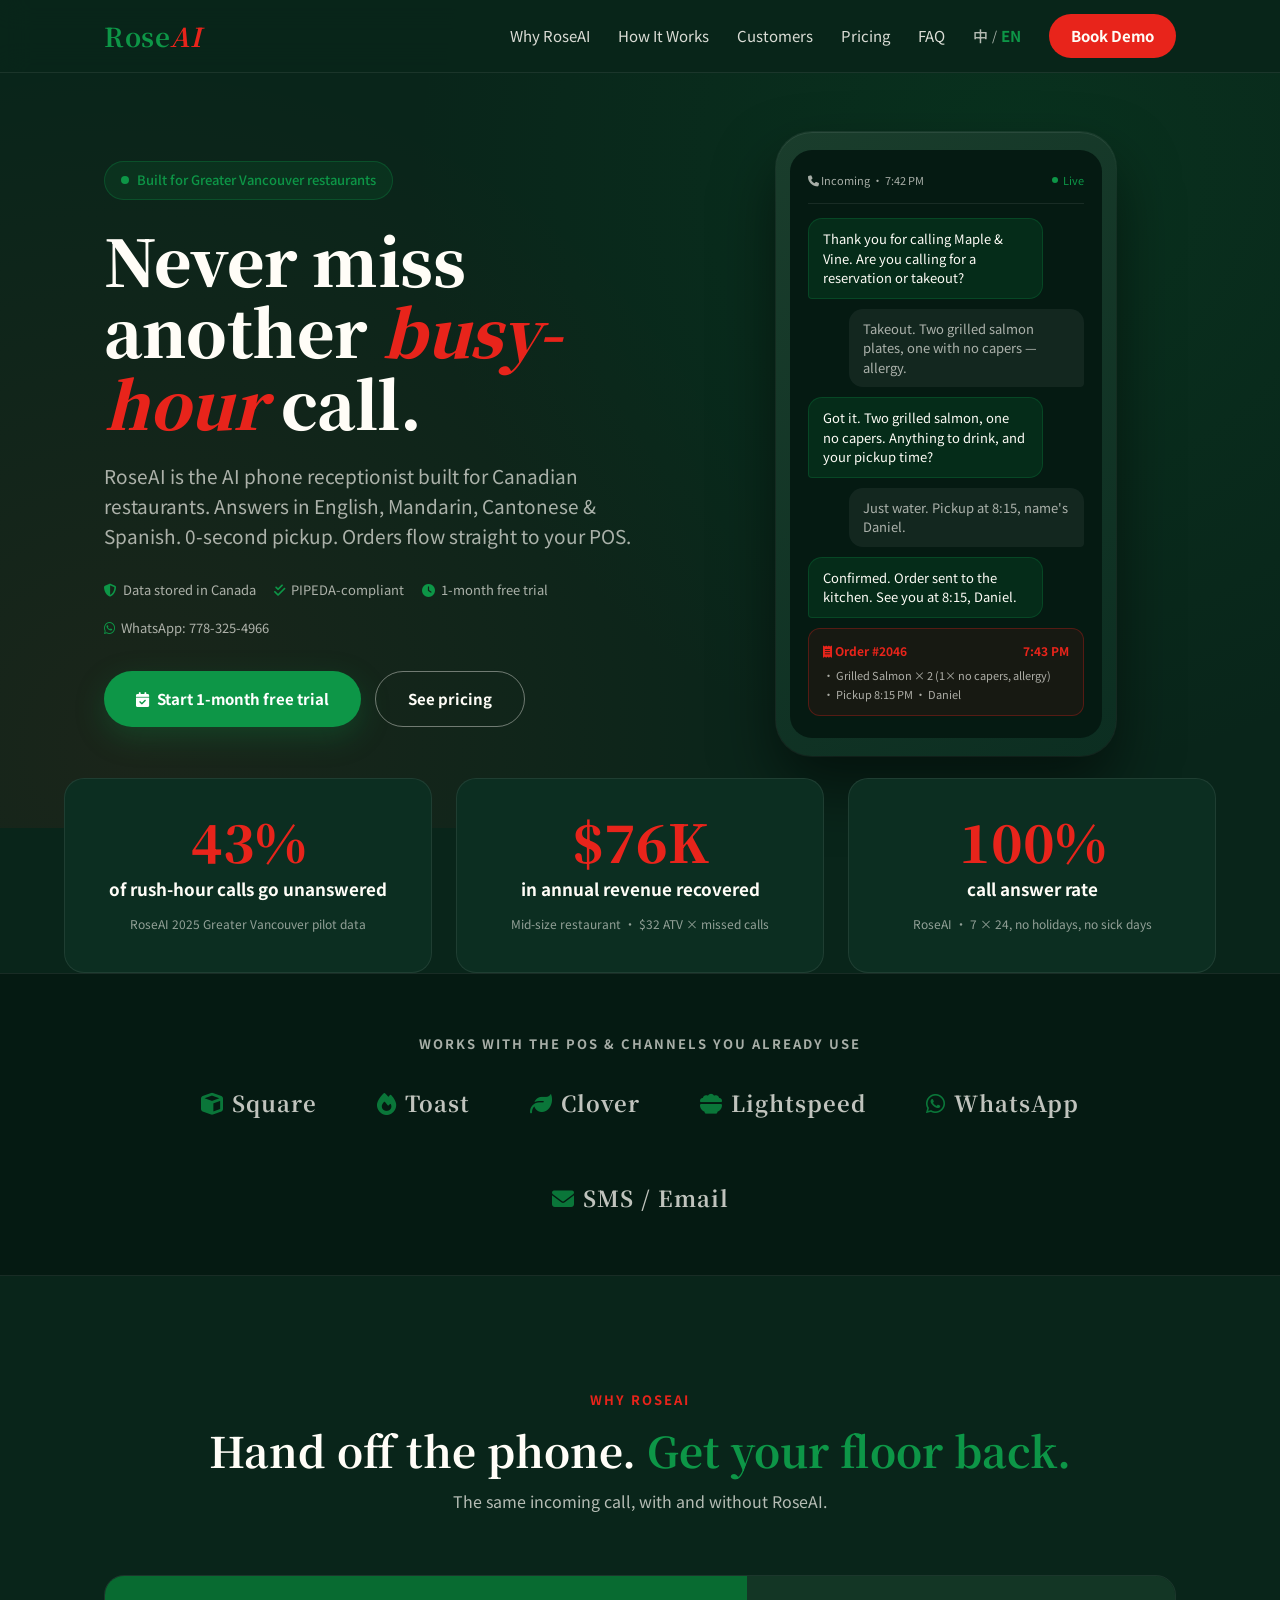
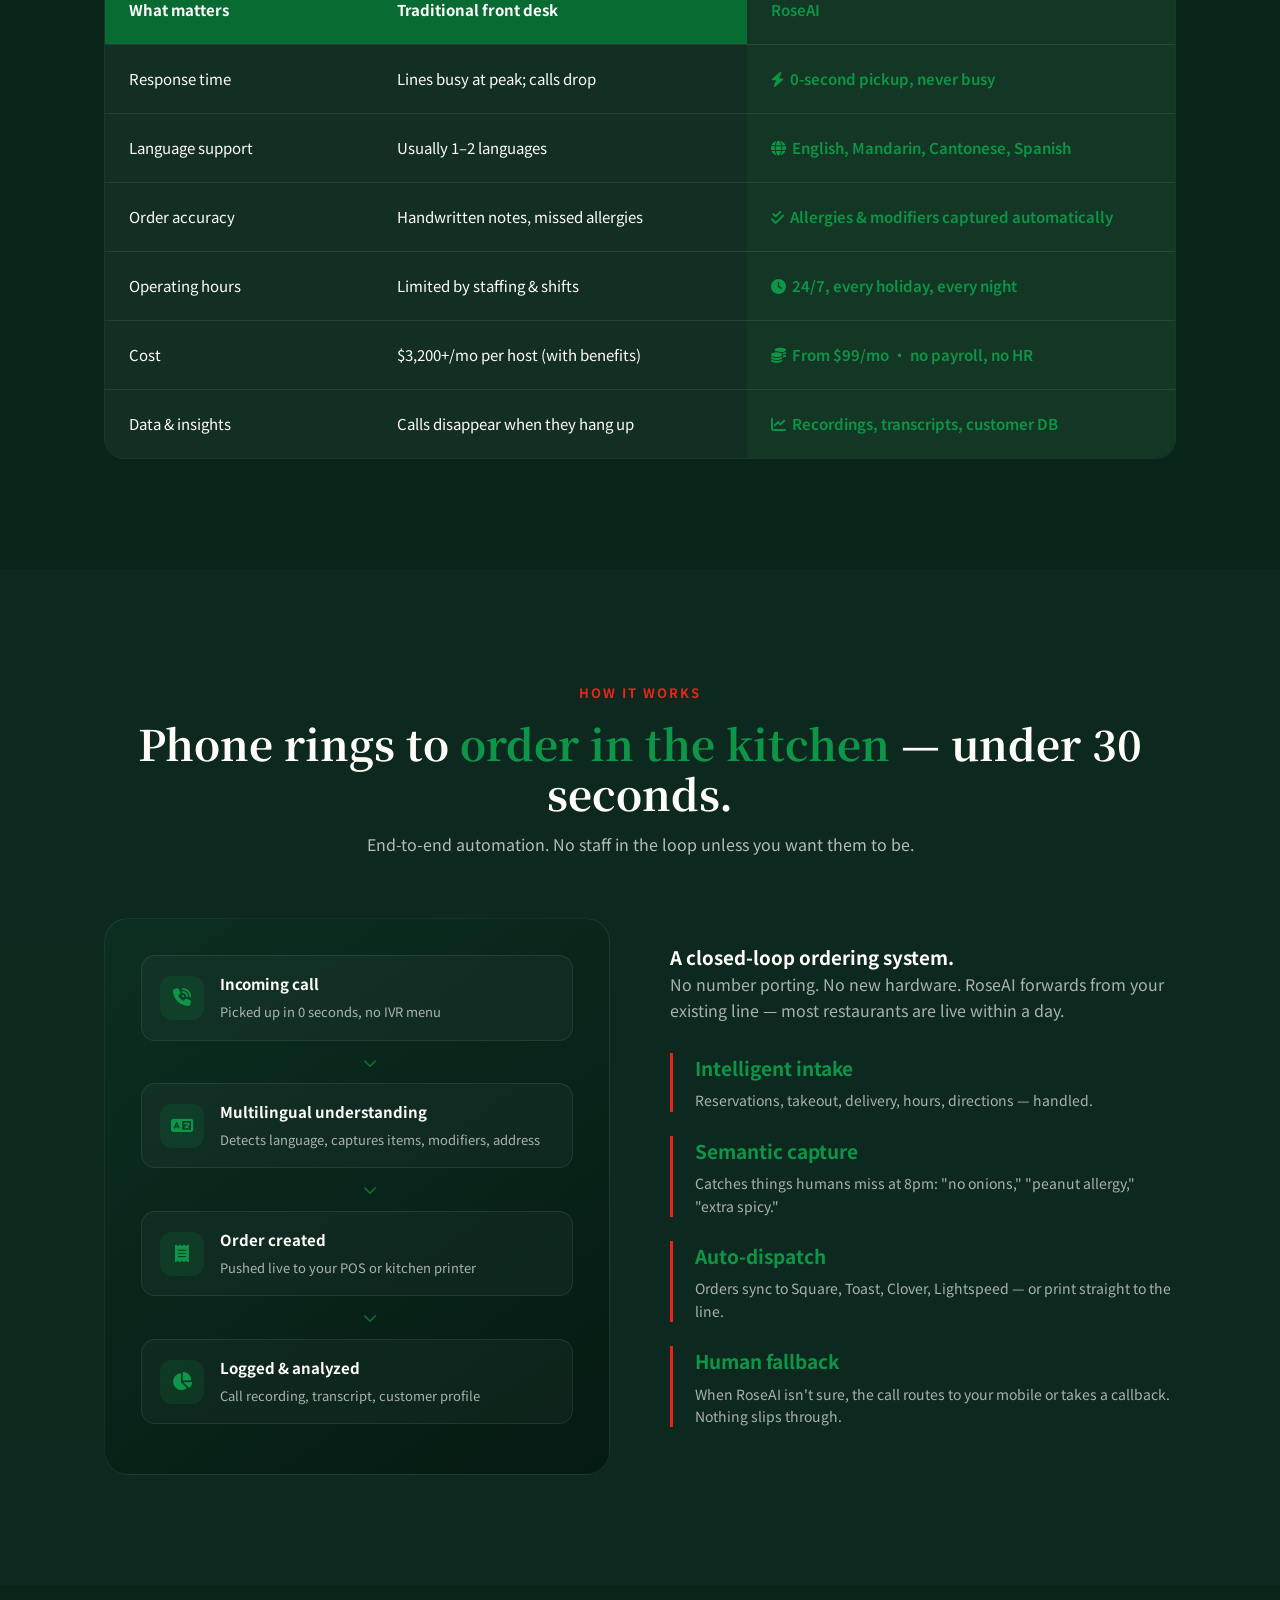
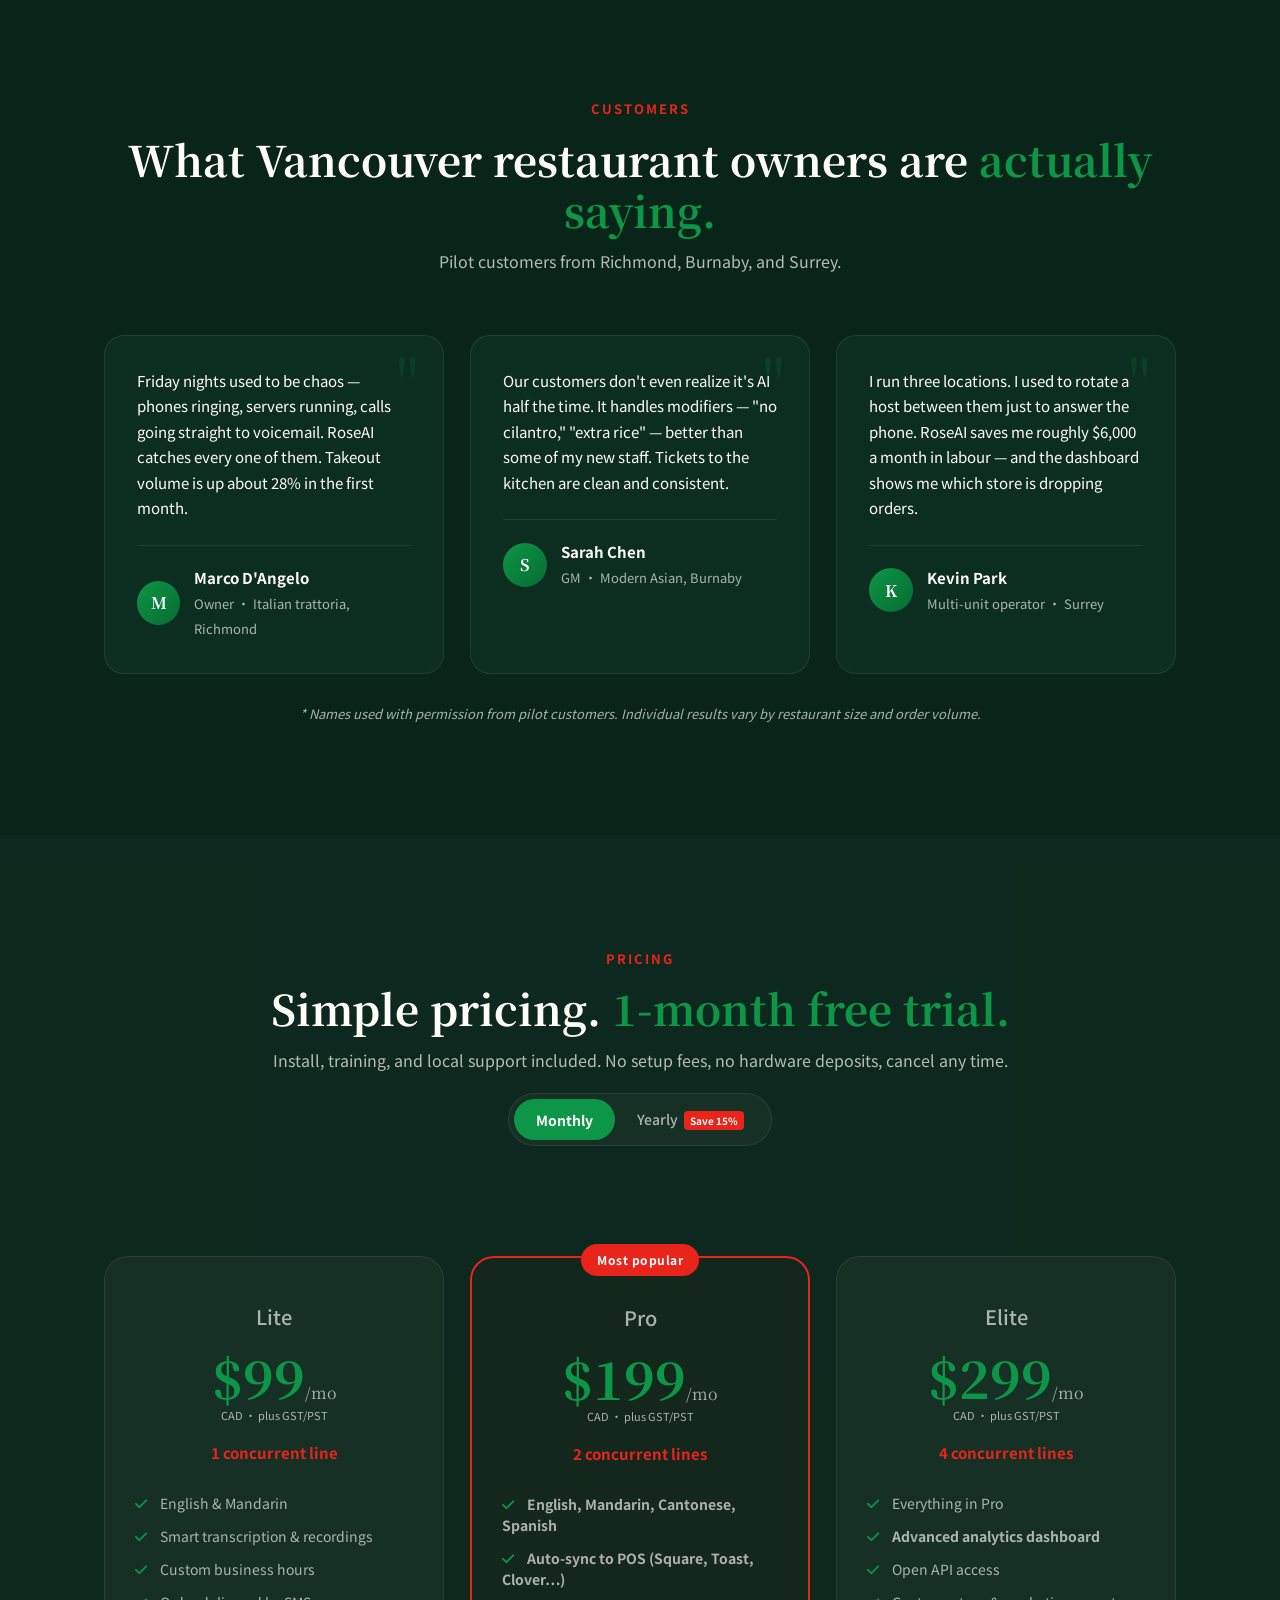
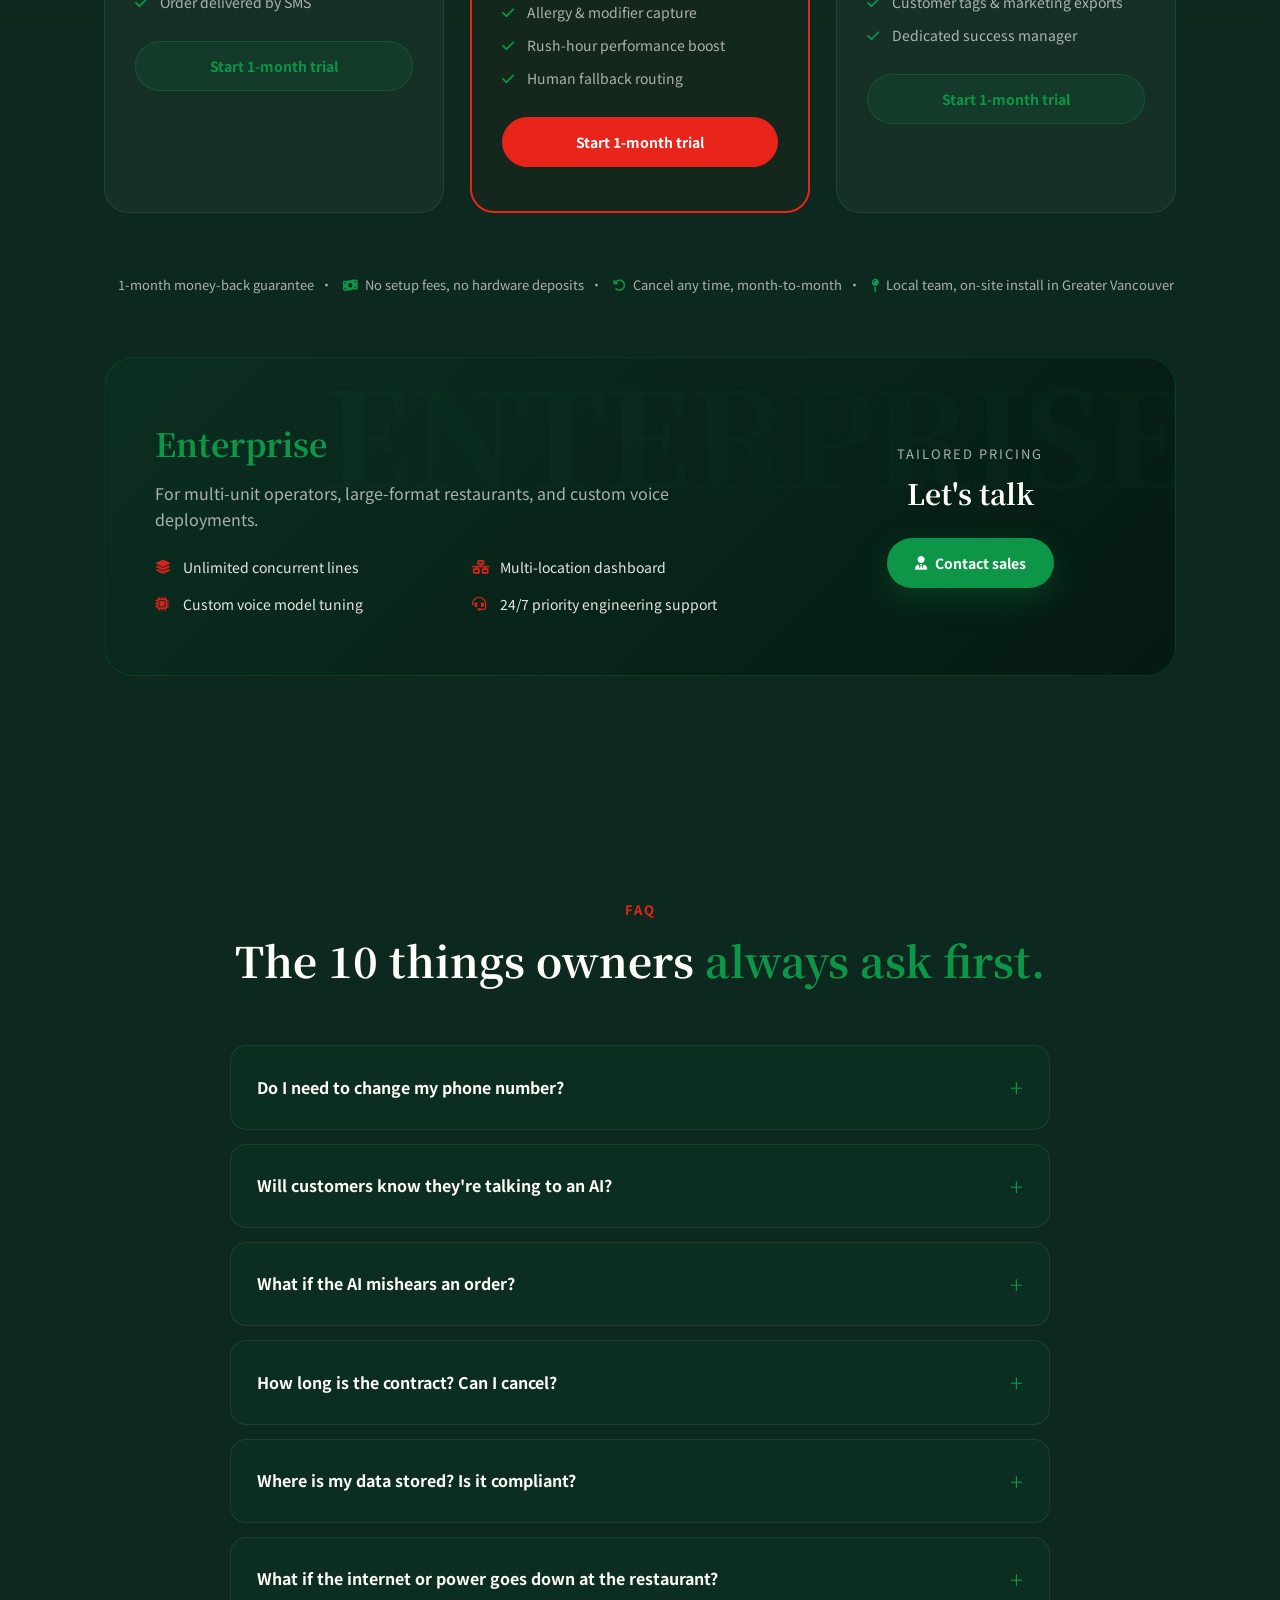
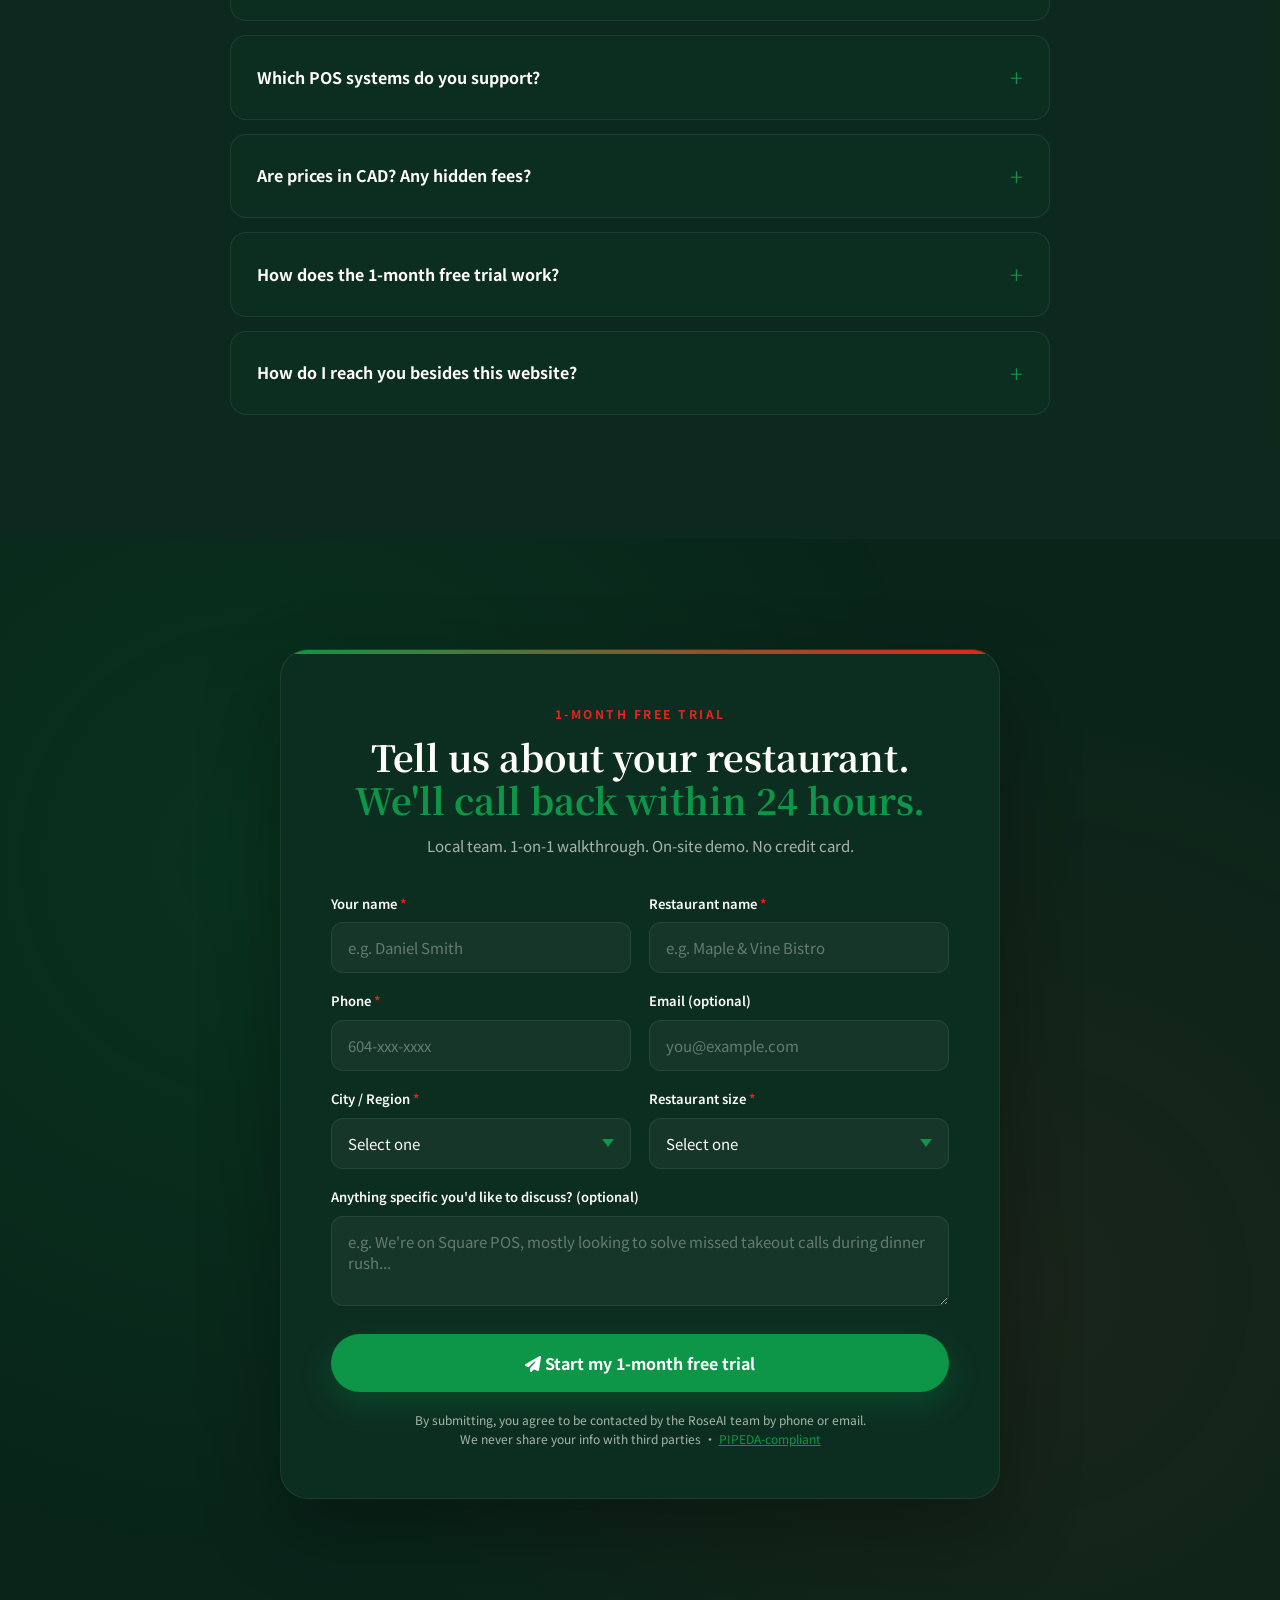
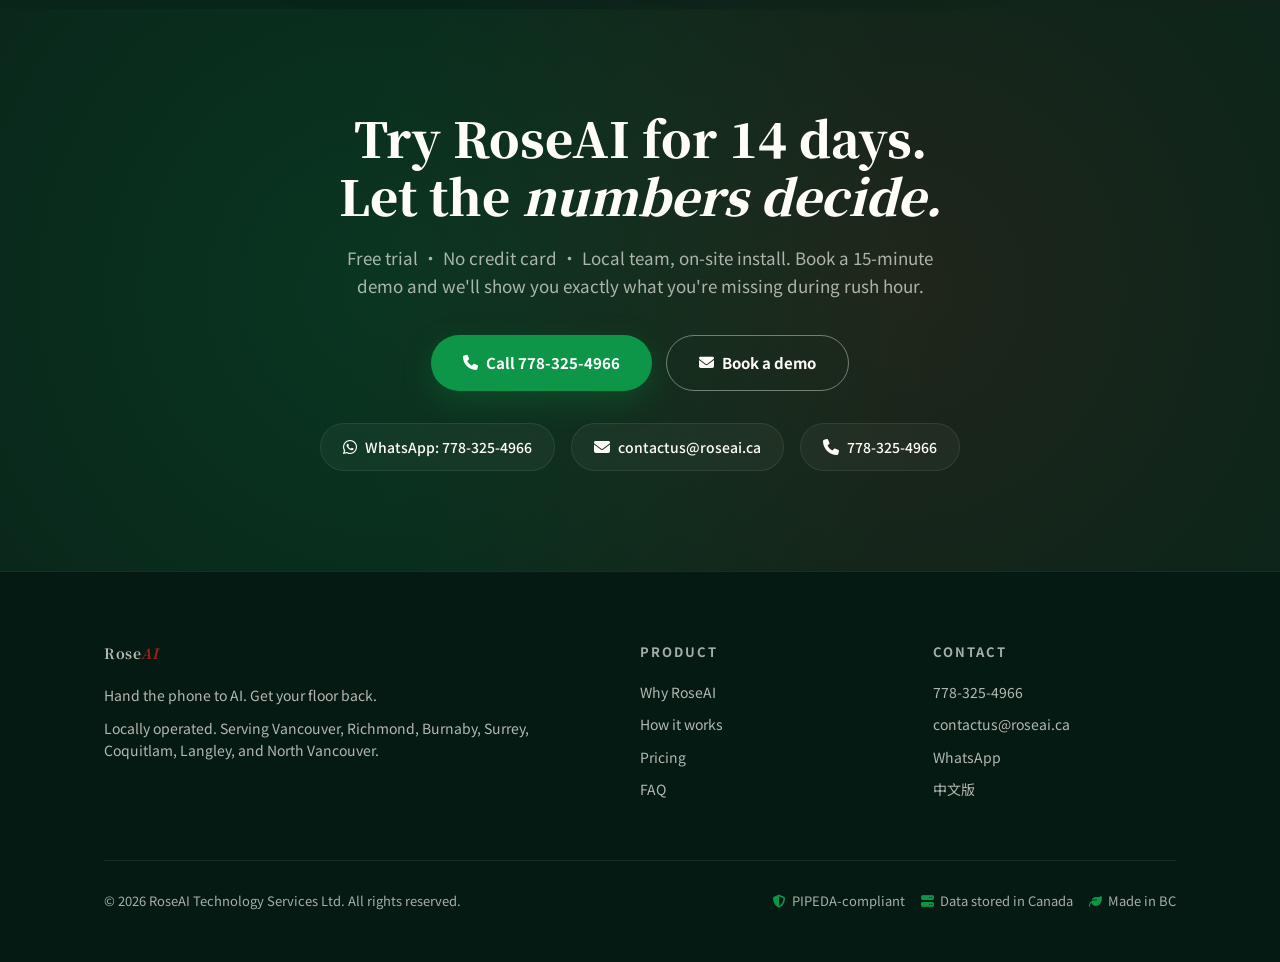
==== commit 62681f4f: "Replace hello@roseai.ca with contactus@roseai.ca across all pages" ====
--- a/en/index.html
+++ b/en/index.html
@@ -462,7 +462,7 @@
 
                 <details class="faq-item">
                     <summary>How do I reach you besides this website?</summary>
-                    <div class="faq-content">Call 778-325-4966, email hello@roseai.ca, or message us on WhatsApp. We have local customer support in English, Mandarin, and Cantonese — based here in Greater Vancouver.</div>
+                    <div class="faq-content">Call 778-325-4966, email contactus@roseai.ca, or message us on WhatsApp. We have local customer support in English, Mandarin, and Cantonese — based here in Greater Vancouver.</div>
                 </details>
             </div>
         </div>
@@ -578,14 +578,14 @@
                 <a href="tel:7783254966" class="btn-primary">
                     <i class="fa-solid fa-phone"></i> Call 778-325-4966
                 </a>
-                <a href="mailto:hello@roseai.ca?subject=RoseAI Demo Request" class="btn-secondary">
+                <a href="mailto:contactus@roseai.ca?subject=RoseAI Demo Request" class="btn-secondary">
                     <i class="fa-solid fa-envelope"></i> Book a demo
                 </a>
             </div>
 
             <div class="contact-channels">
                 <a href="https://wa.me/17783254966" class="channel"><i class="fa-brands fa-whatsapp"></i> WhatsApp: 778-325-4966</a>
-                <a href="mailto:hello@roseai.ca" class="channel"><i class="fa-solid fa-envelope"></i> hello@roseai.ca</a>
+                <a href="mailto:contactus@roseai.ca" class="channel"><i class="fa-solid fa-envelope"></i> contactus@roseai.ca</a>
                 <a href="tel:7783254966" class="channel"><i class="fa-solid fa-phone"></i> 778-325-4966</a>
             </div>
         </div>
@@ -610,7 +610,7 @@
                 <div>
                     <h4>Contact</h4>
                     <a href="tel:7783254966">778-325-4966</a>
-                    <a href="mailto:hello@roseai.ca">hello@roseai.ca</a>
+                    <a href="mailto:contactus@roseai.ca">contactus@roseai.ca</a>
                     <a href="https://wa.me/17783254966">WhatsApp</a>
                     <a href="../zh/">中文版</a>
                 </div>
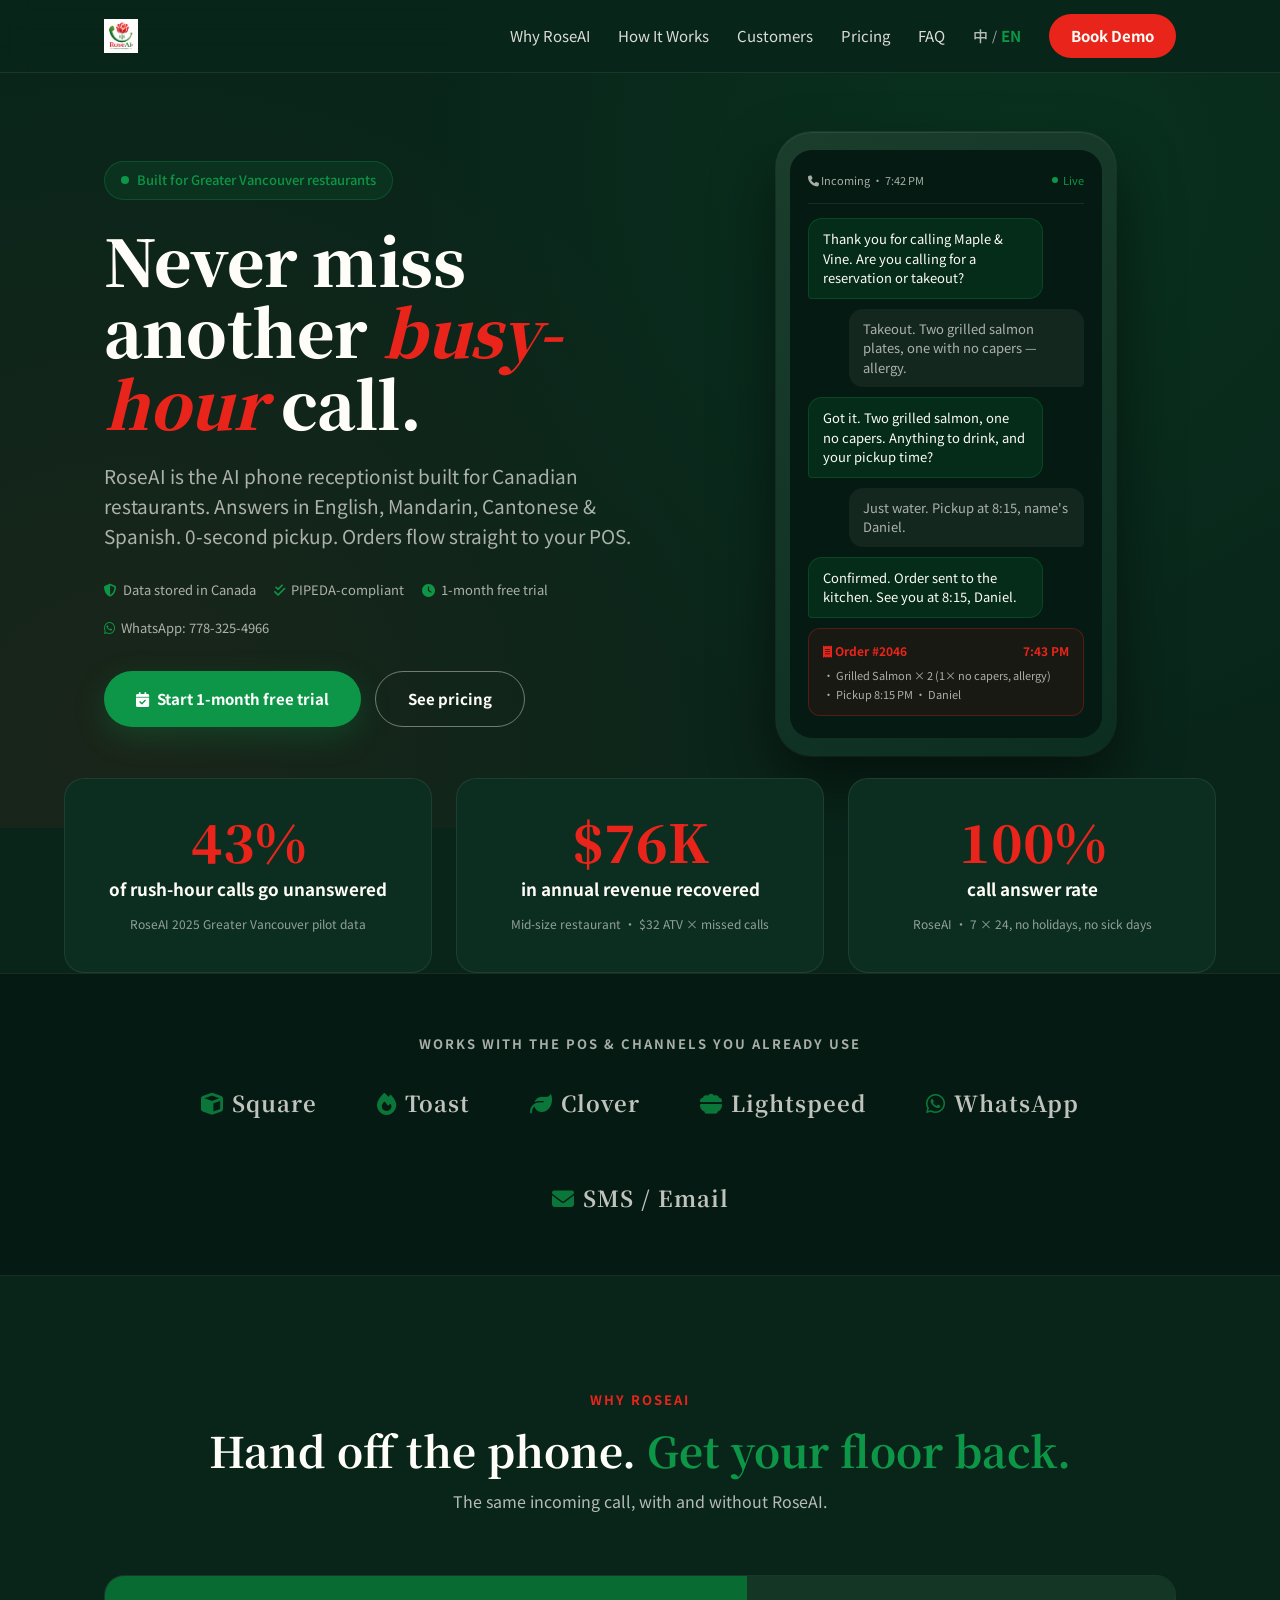
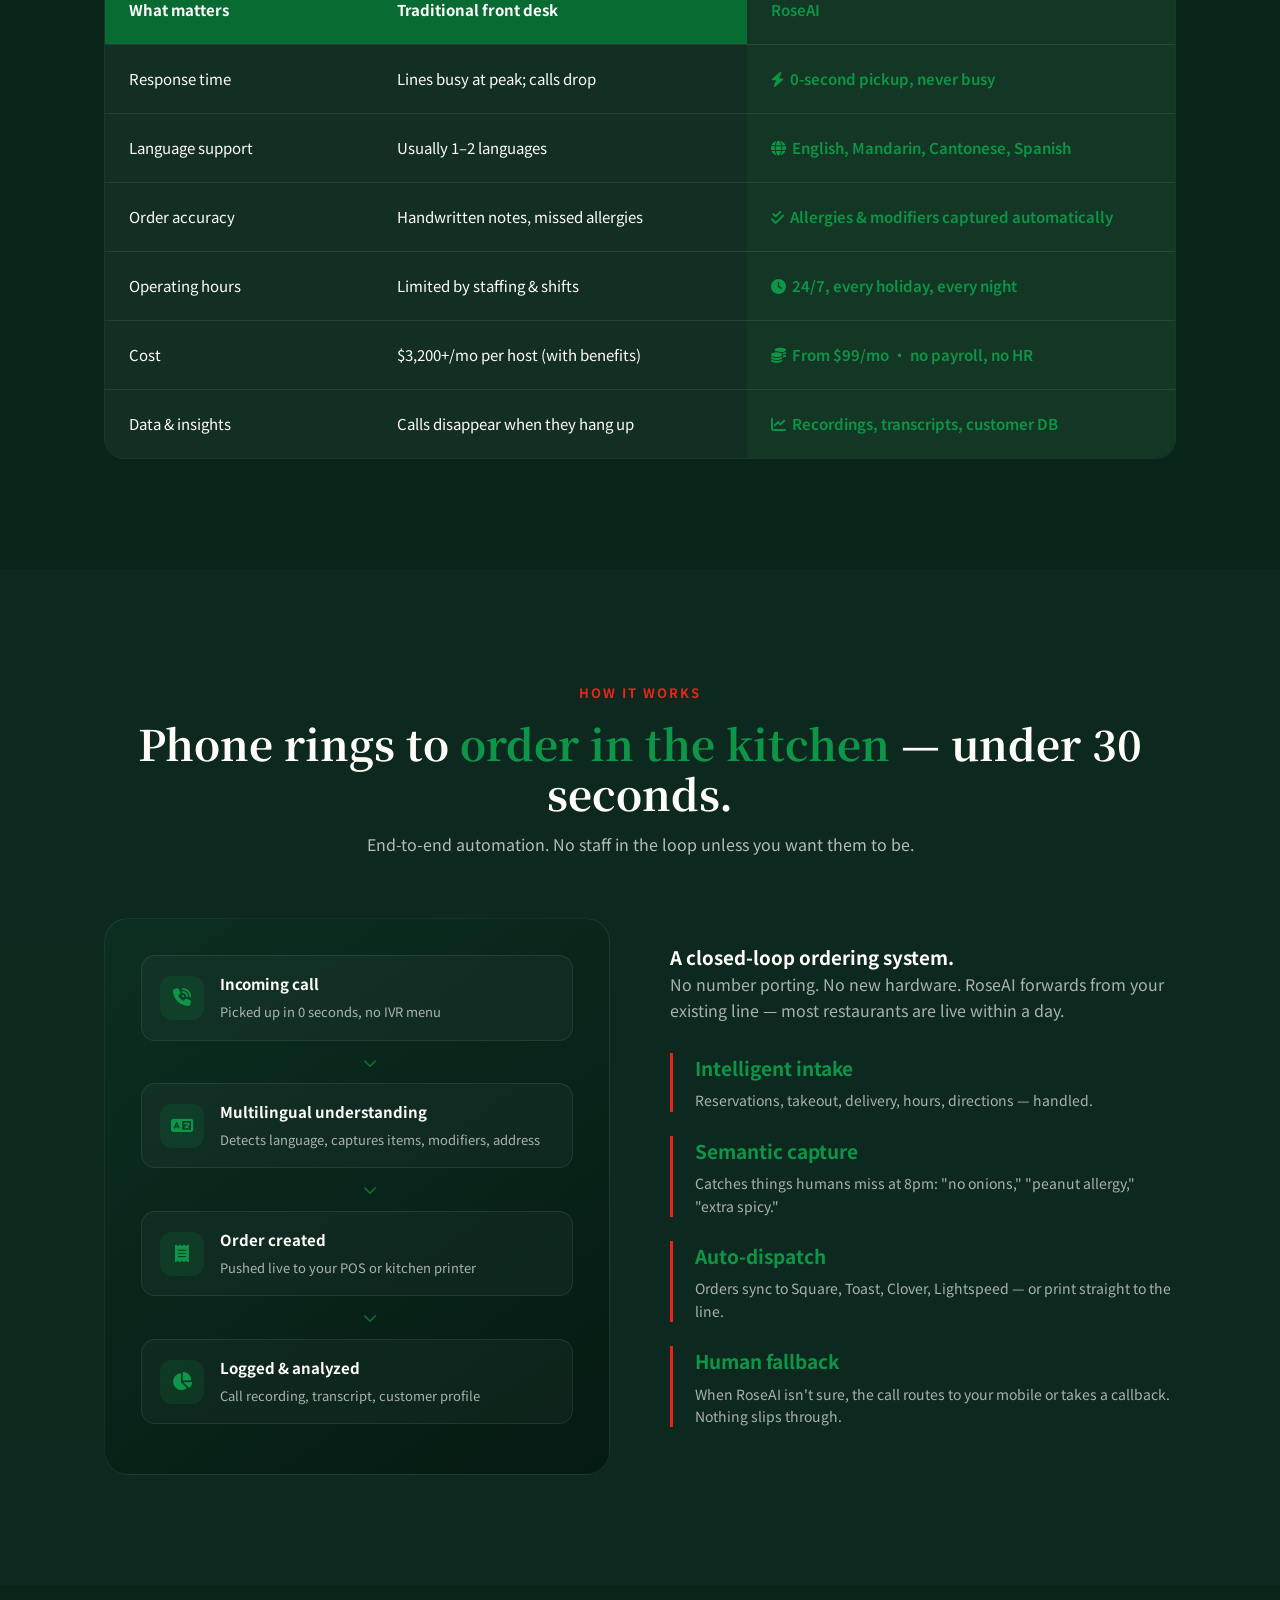
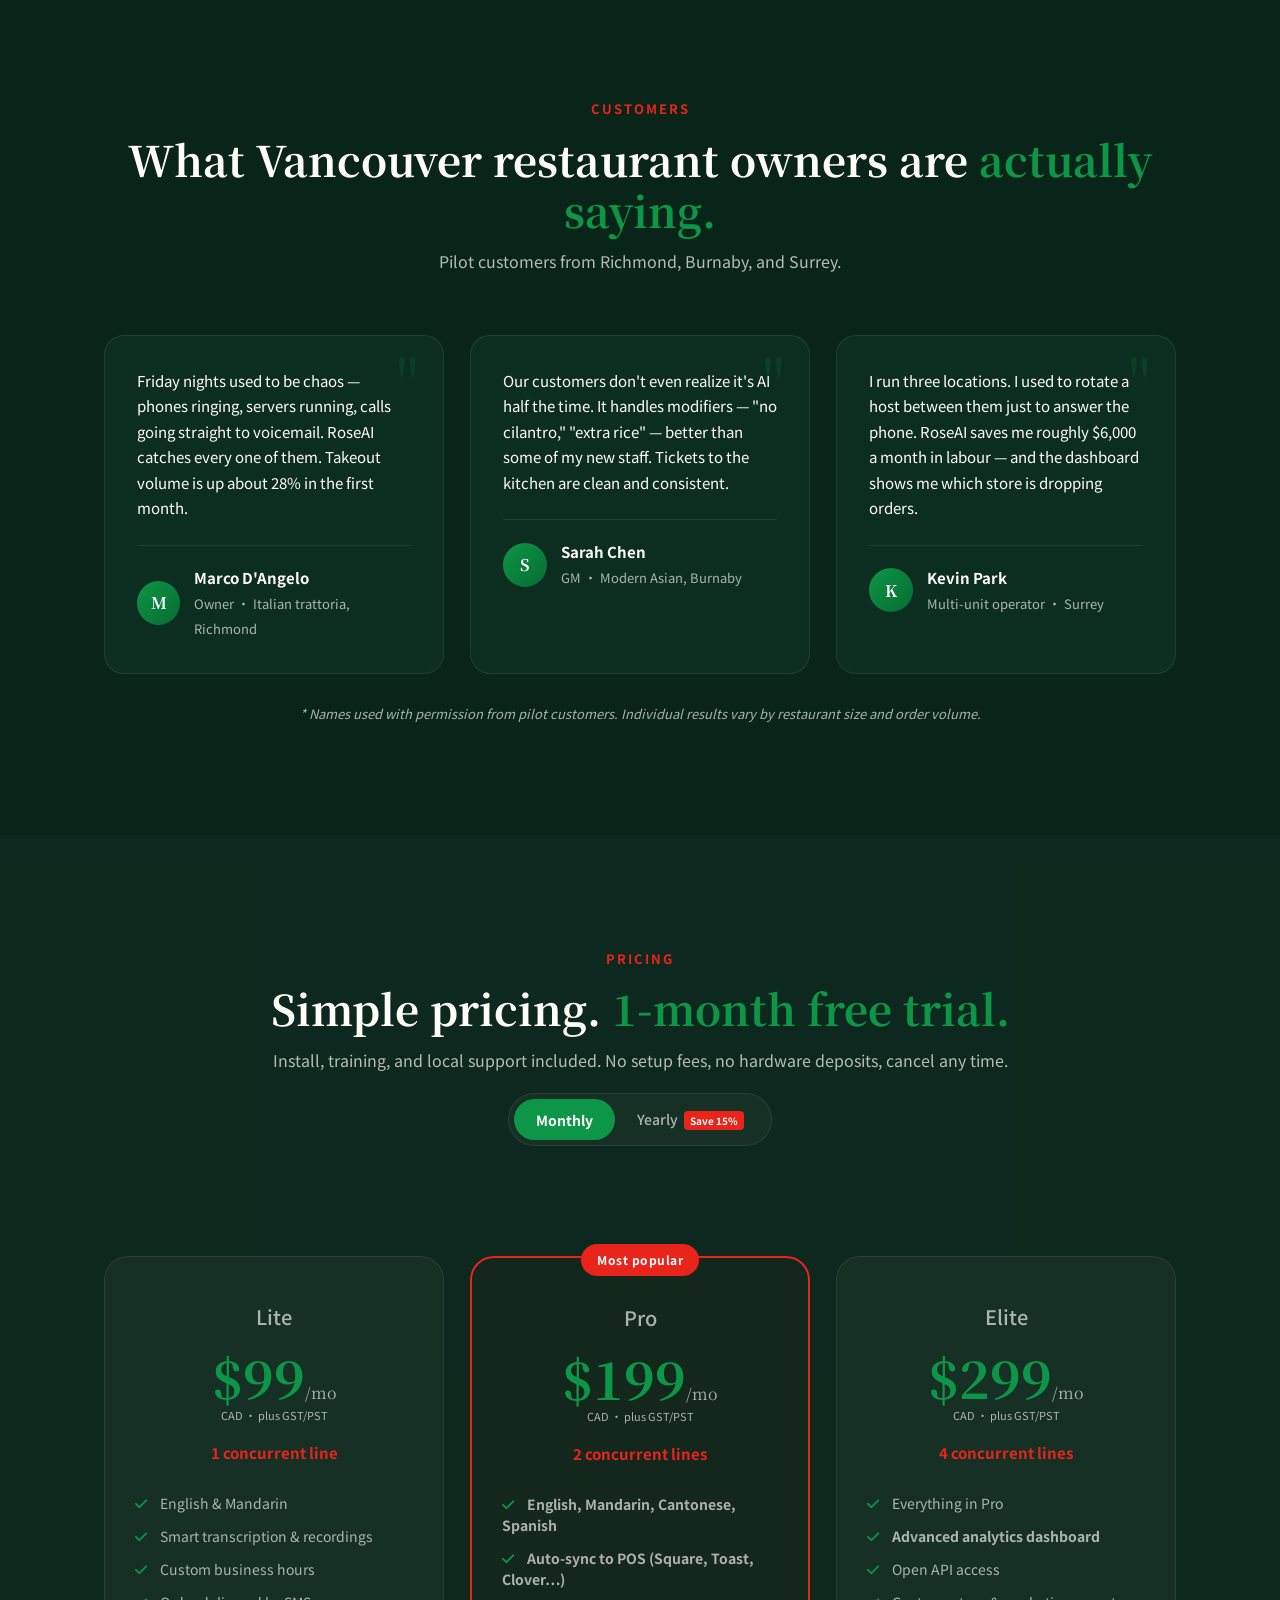
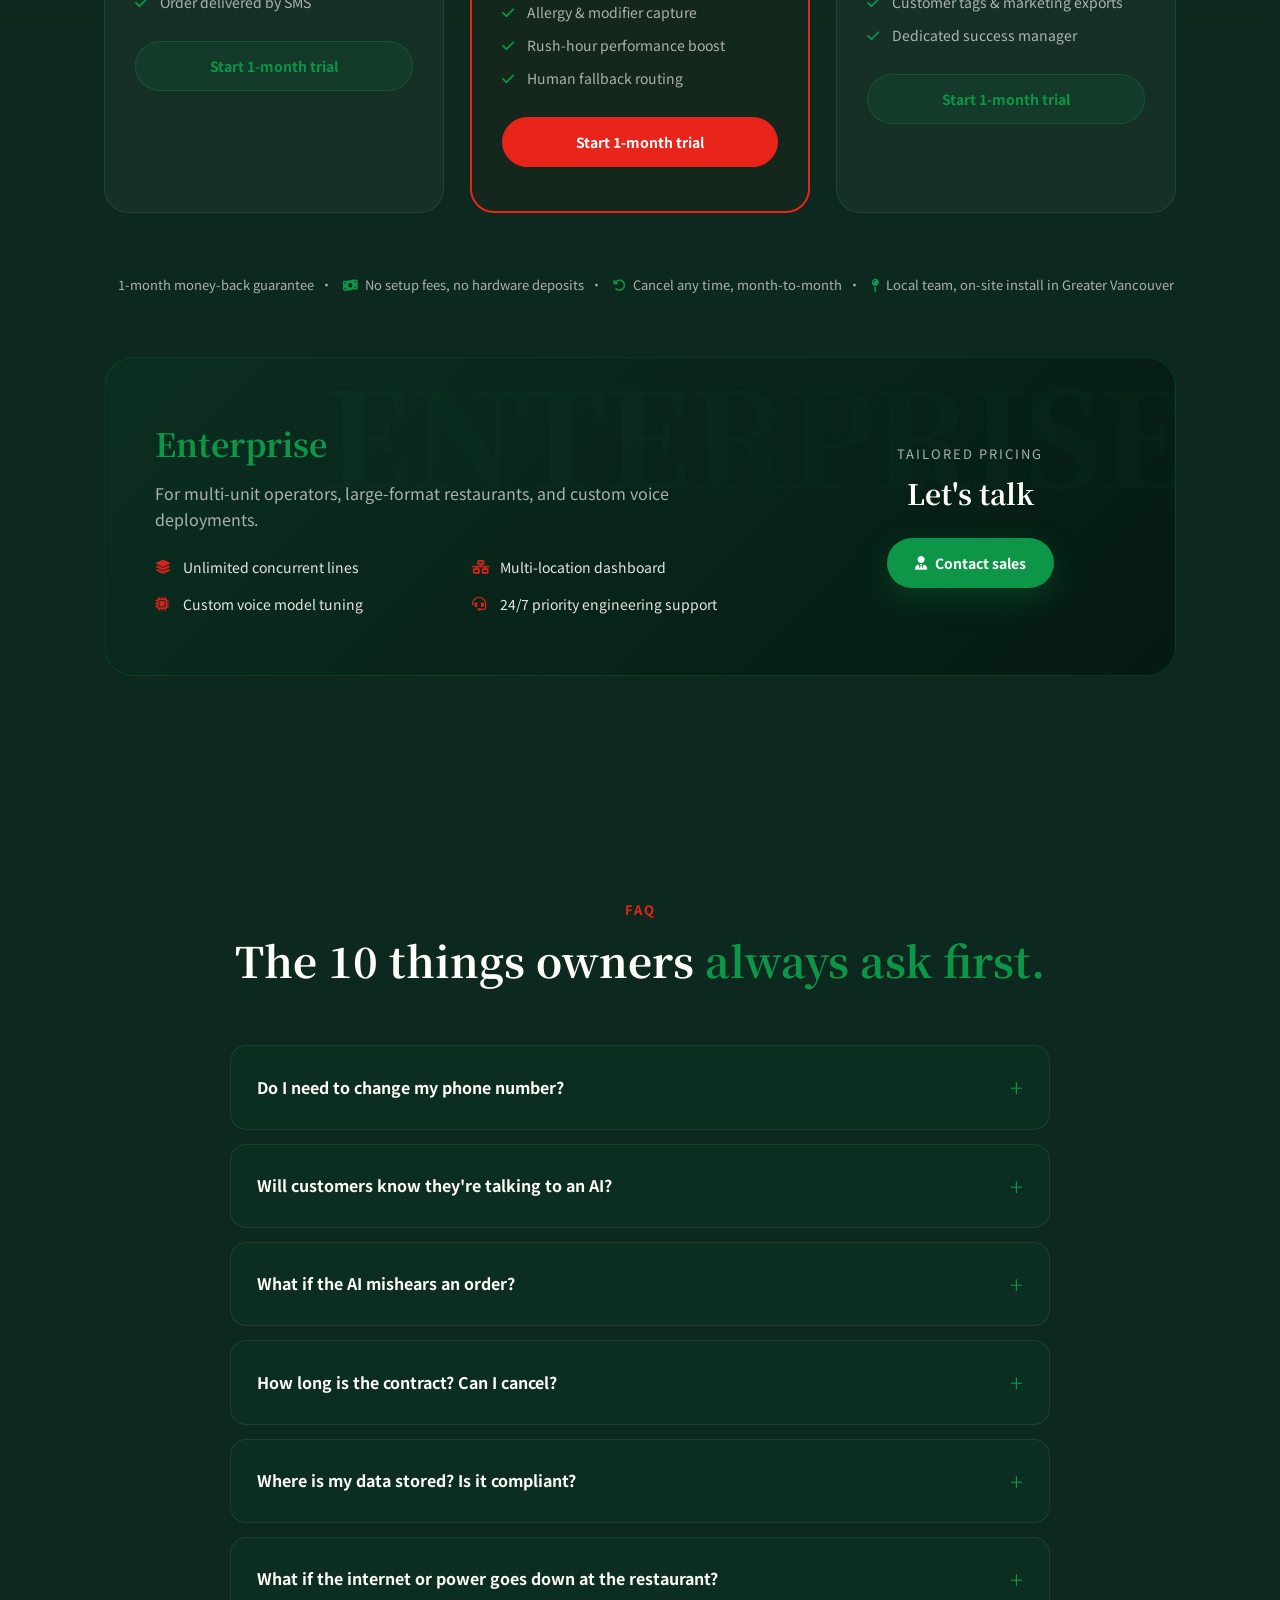
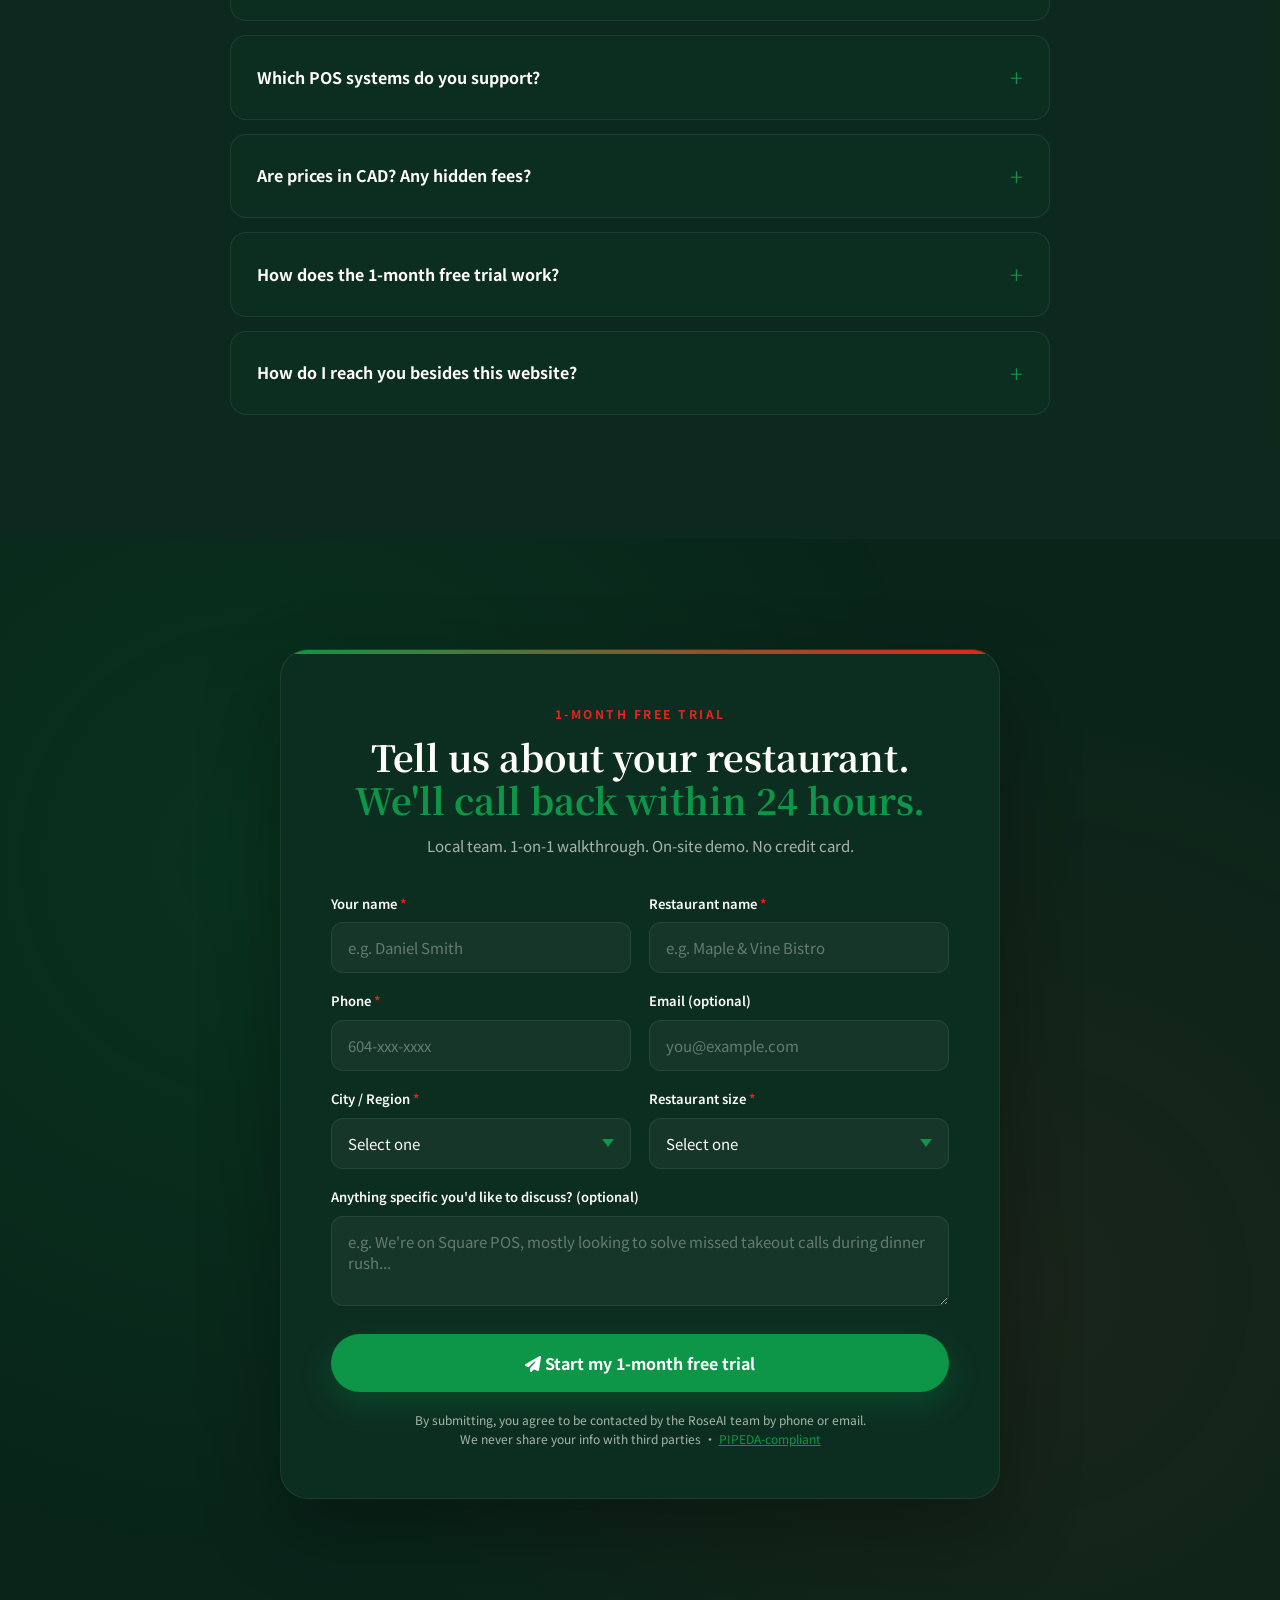
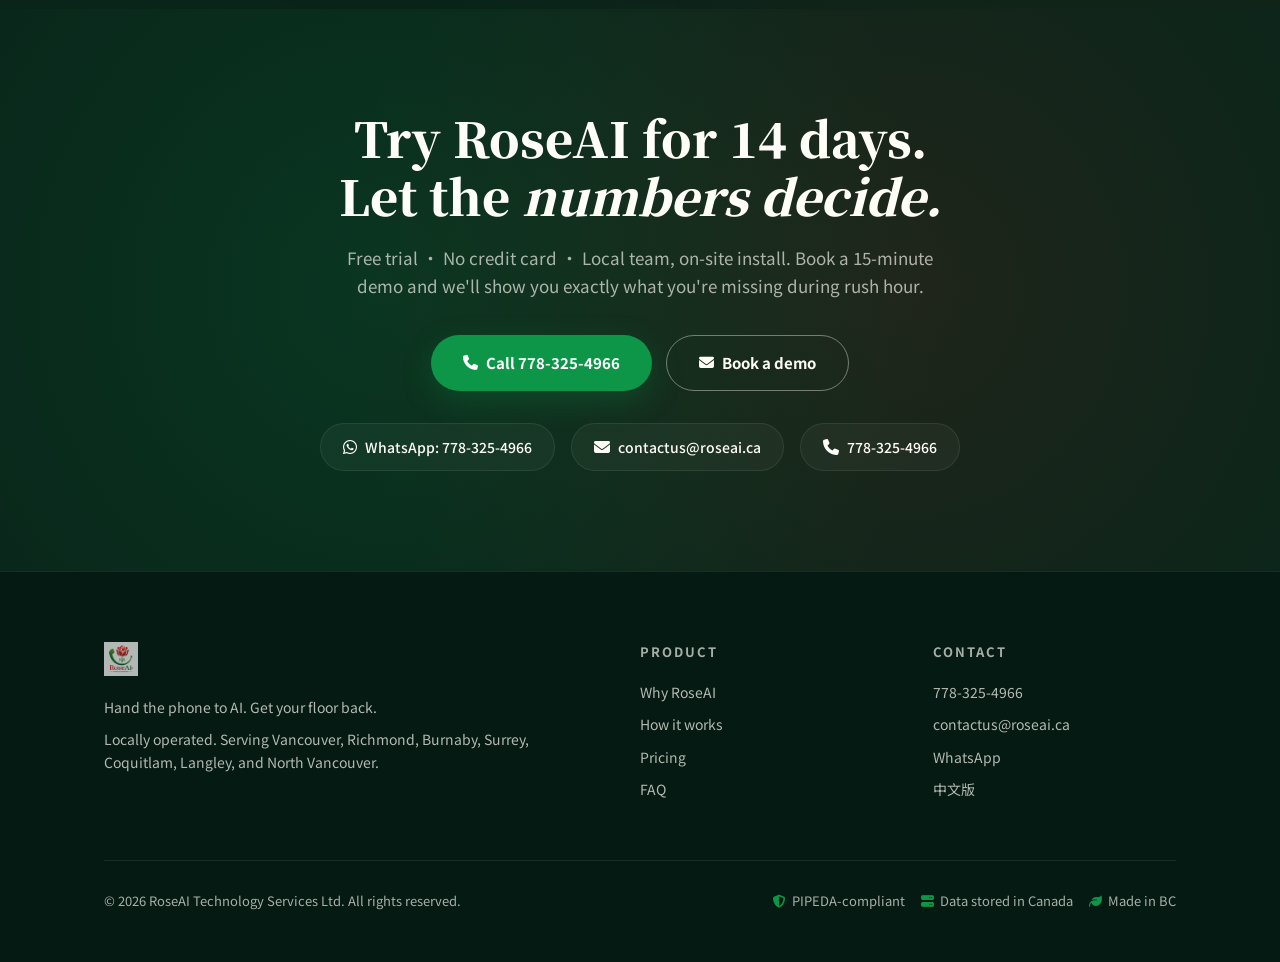
==== commit 3e46afe8: "Replace text logo with logo.png image in header and footer - Replace 'RoseAI' text logo with <img> t" ====
--- a/en/index.html
+++ b/en/index.html
@@ -42,7 +42,7 @@
 
     <header>
         <div class="container">
-            <a href="#" class="logo">Rose<em>AI</em></a>
+            <a href="#" class="logo"><img src="../assets/logo.png" alt="RoseAI" class="logo-img"></a>
             <nav>
                 <a href="#features" class="nav-link">Why RoseAI</a>
                 <a href="#workflow" class="nav-link">How It Works</a>
@@ -596,7 +596,7 @@
         <div class="container">
             <div class="footer-grid">
                 <div>
-                    <a href="#" class="logo">Rose<em>AI</em></a>
+                    <a href="#" class="logo"><img src="../assets/logo.png" alt="RoseAI" class="logo-img"></a>
                     <p class="footer-intro">Hand the phone to AI. Get your floor back.</p>
                     <p>Locally operated. Serving Vancouver, Richmond, Burnaby, Surrey, Coquitlam, Langley, and North Vancouver.</p>
                 </div>
--- a/assets/css/site.css
+++ b/assets/css/site.css
@@ -39,11 +39,11 @@
         }
         header .container { display: flex; justify-content: space-between; align-items: center; }
         .logo {
-            font-family: 'Noto Serif SC', serif;
-            font-size: 26px; font-weight: 700;
-            color: var(--primary-green-bright);
-            text-decoration: none; letter-spacing: 0.5px;
-        }
+            text-decoration: none;
+            display: inline-flex;
+            align-items: center;
+        }
+        .logo-img { height: 34px; display: block; }
         .logo span { color: var(--accent-red); }
         nav { display: flex; align-items: center; }
         nav a {
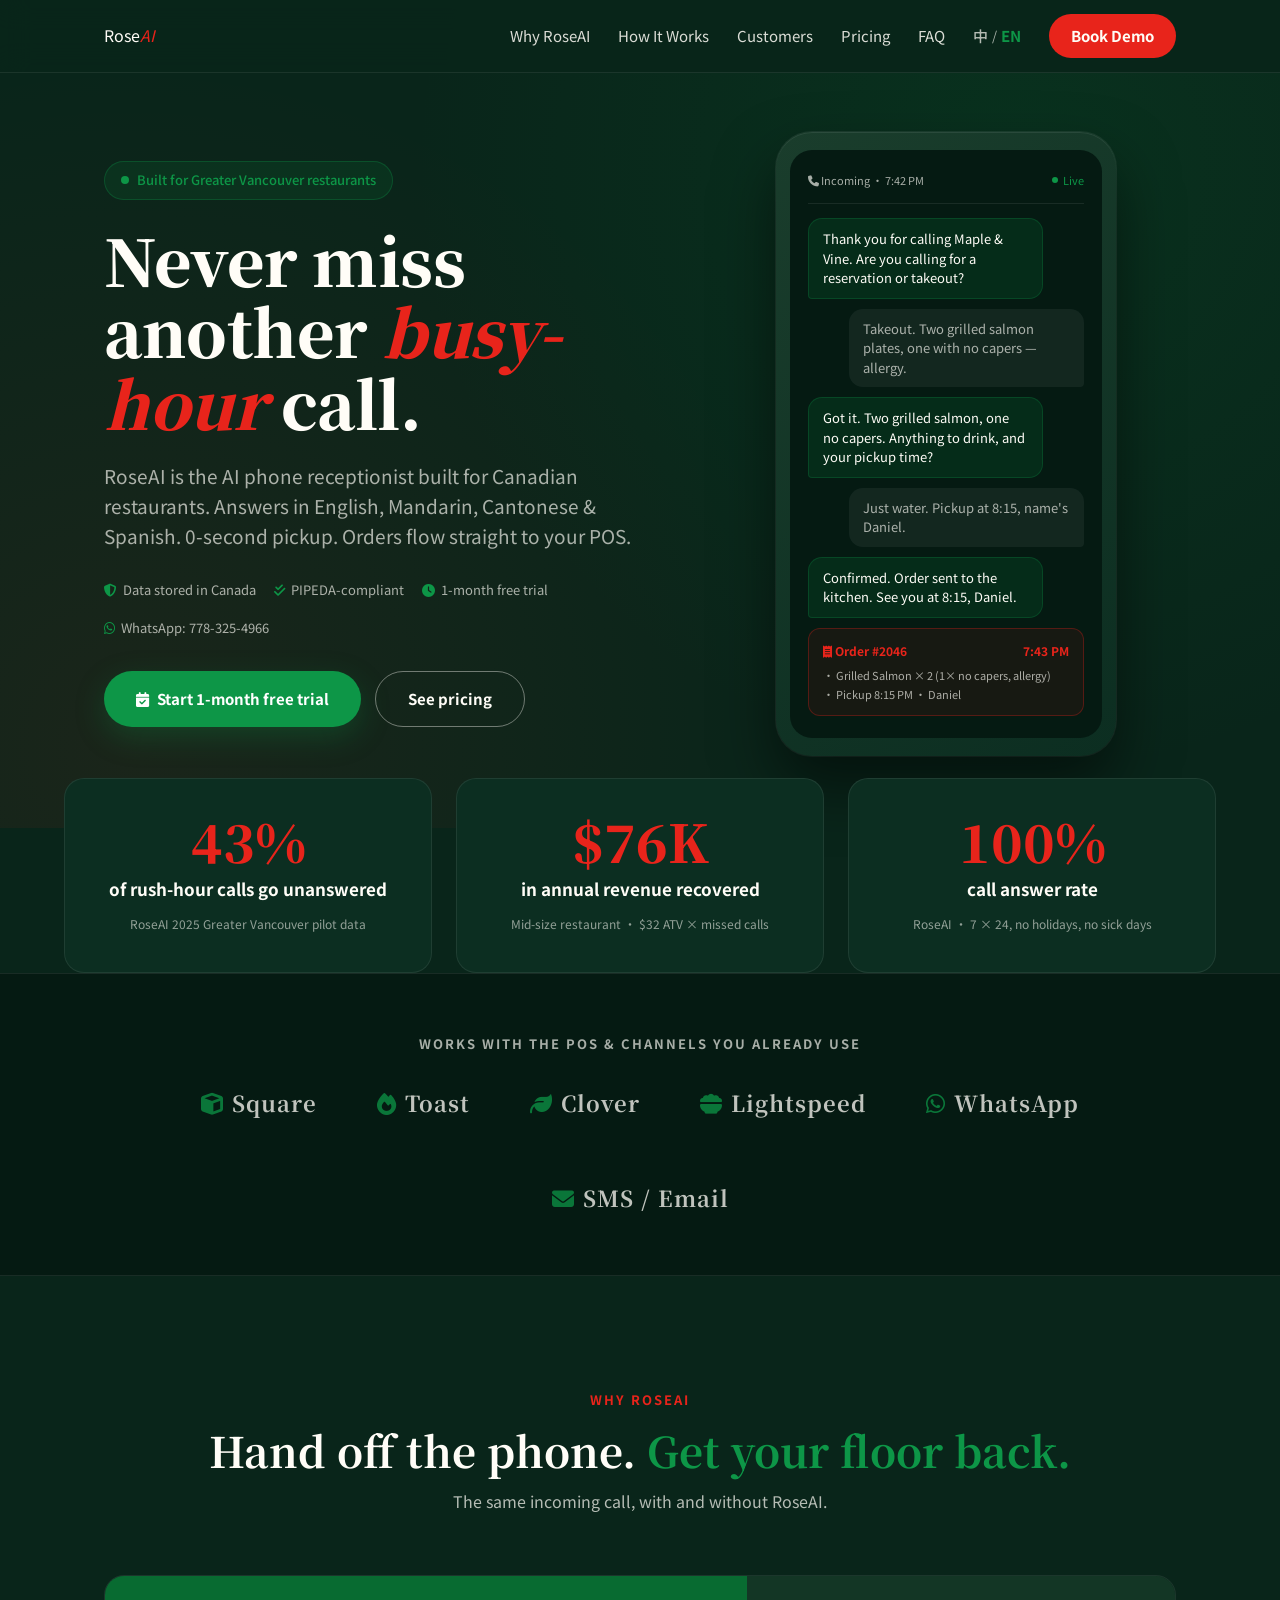
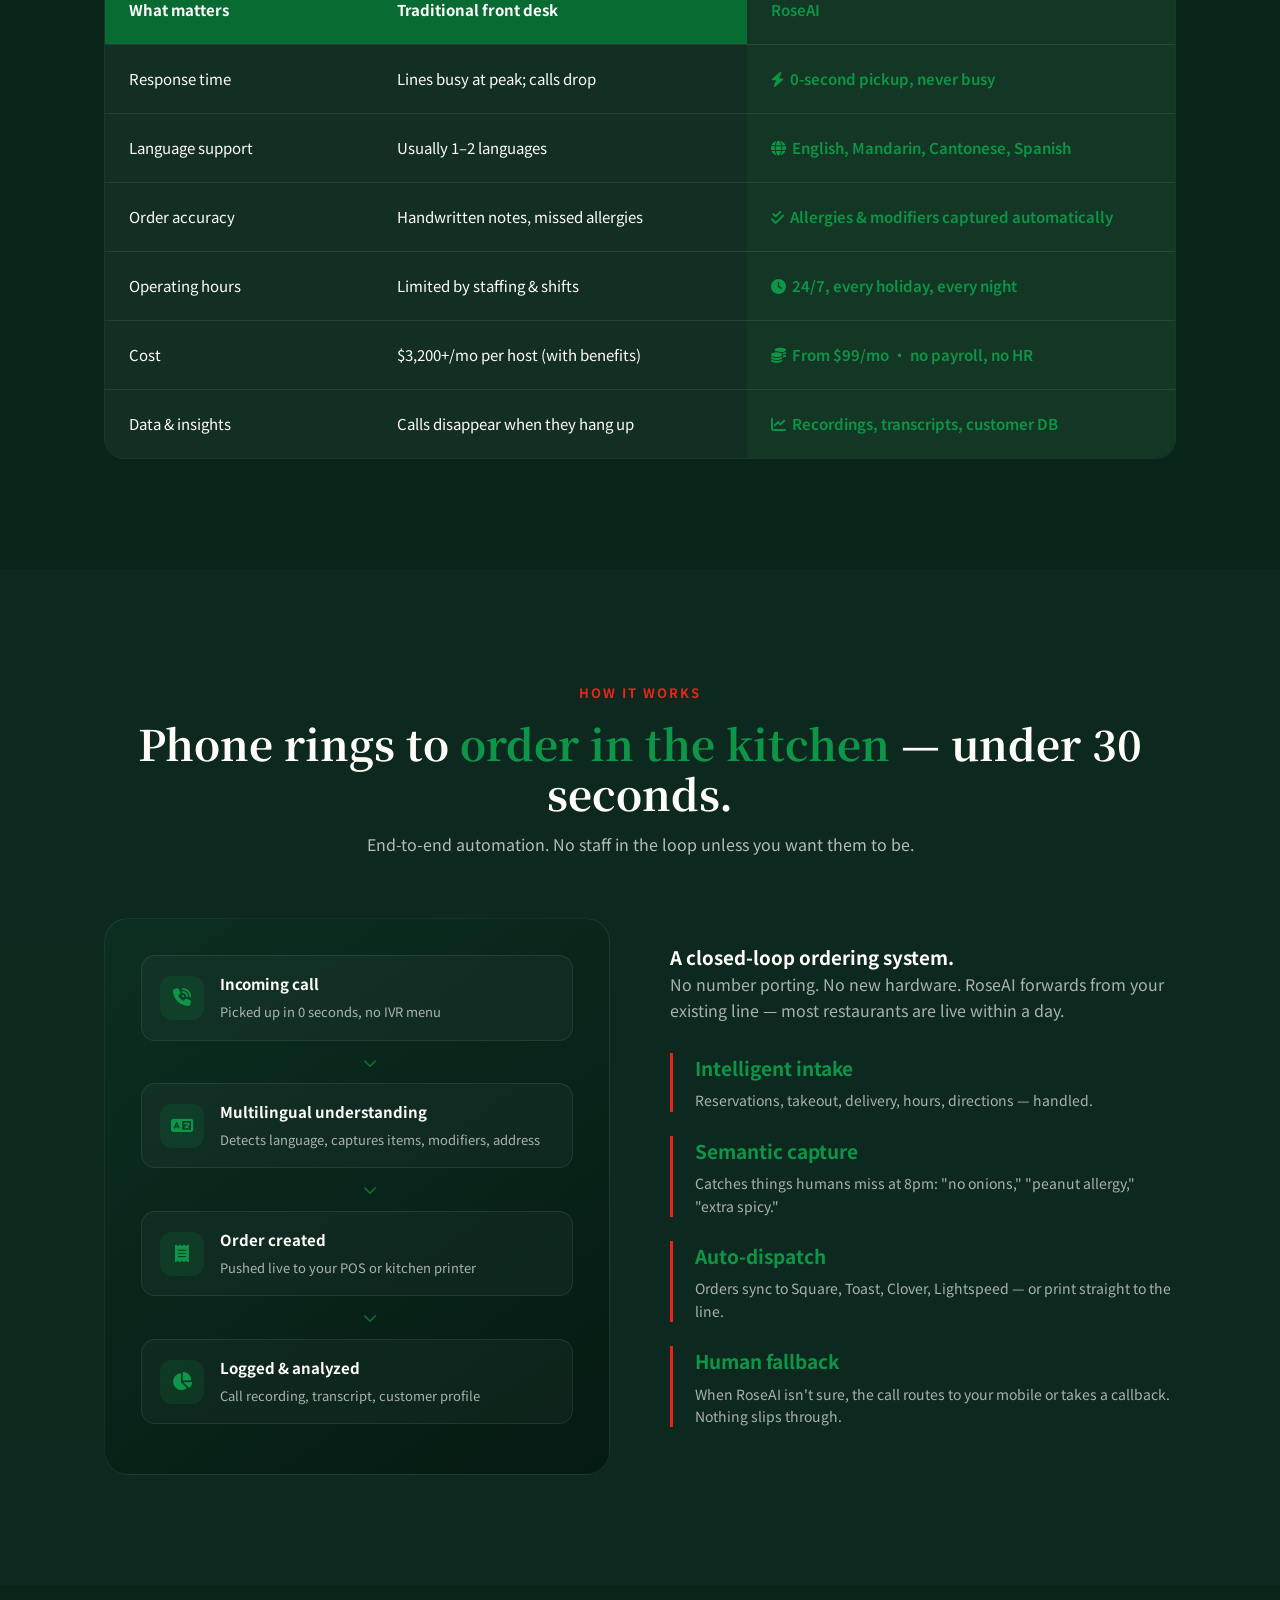
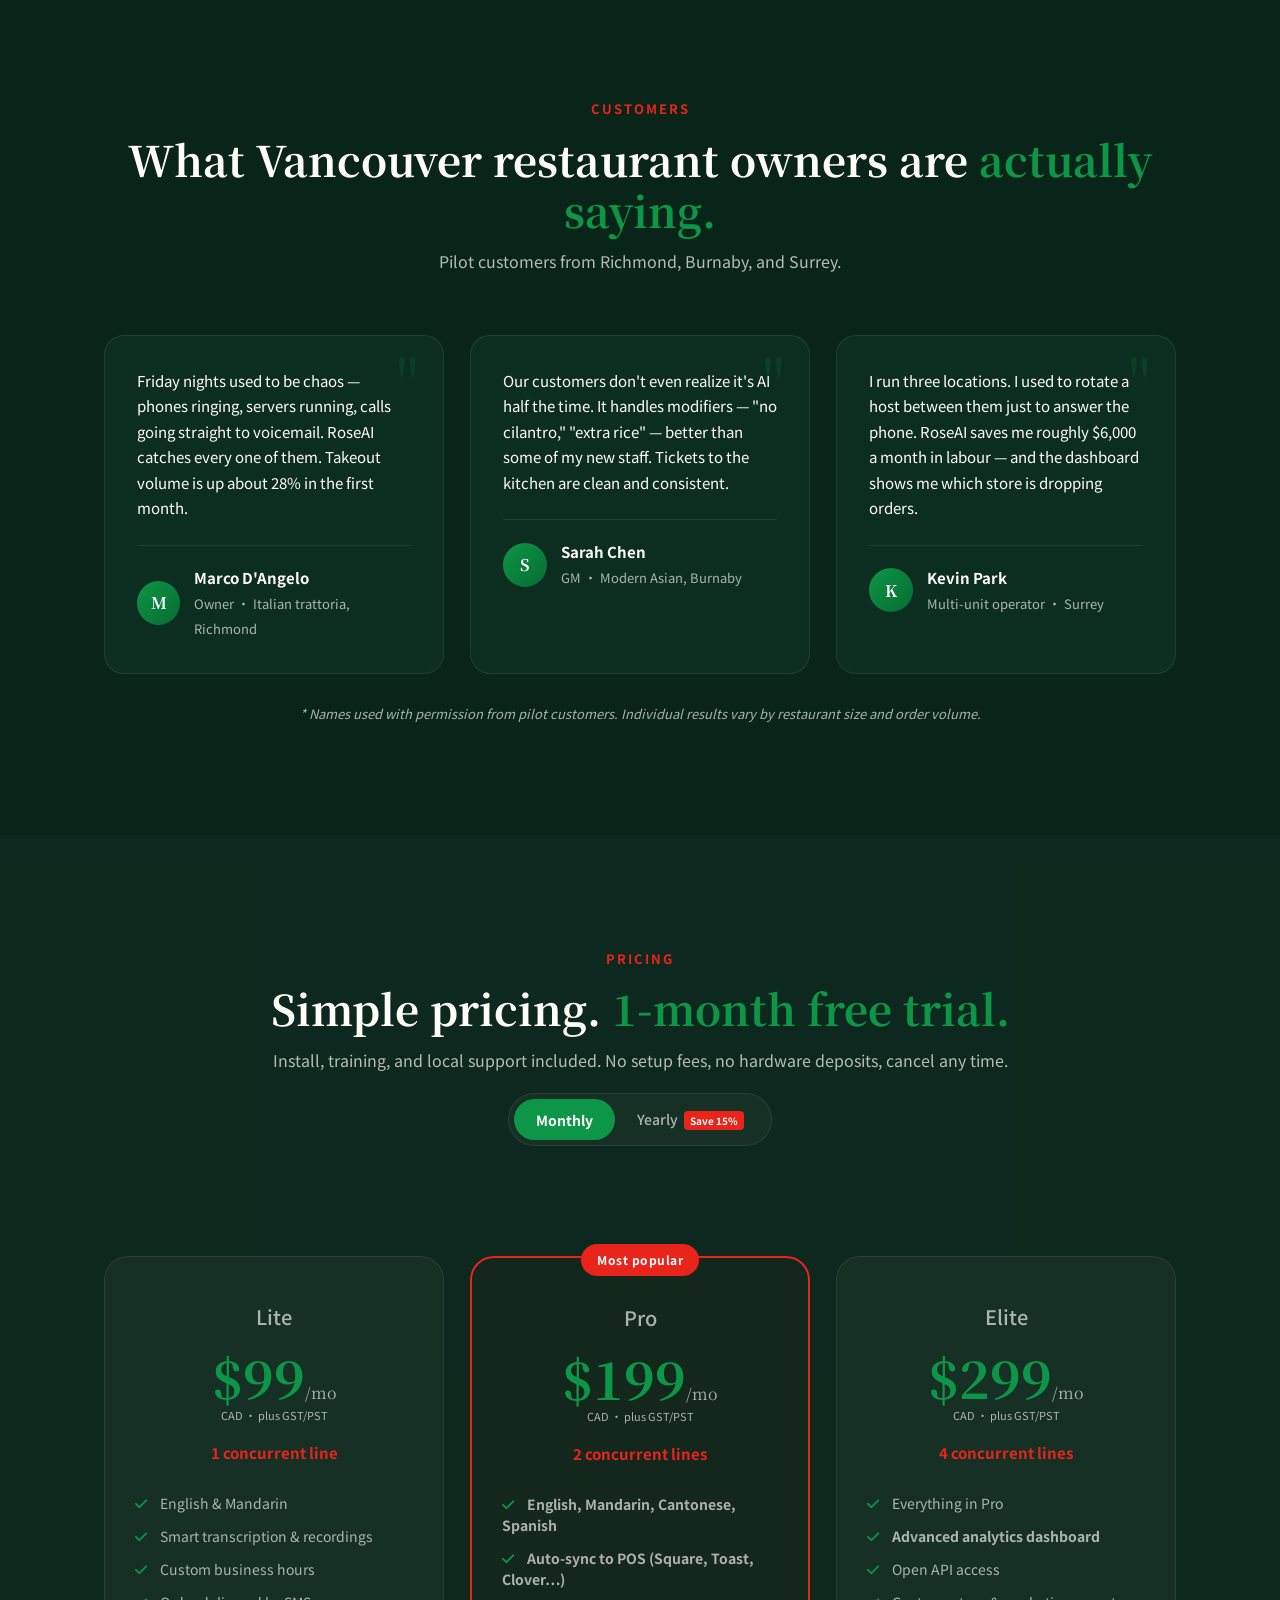
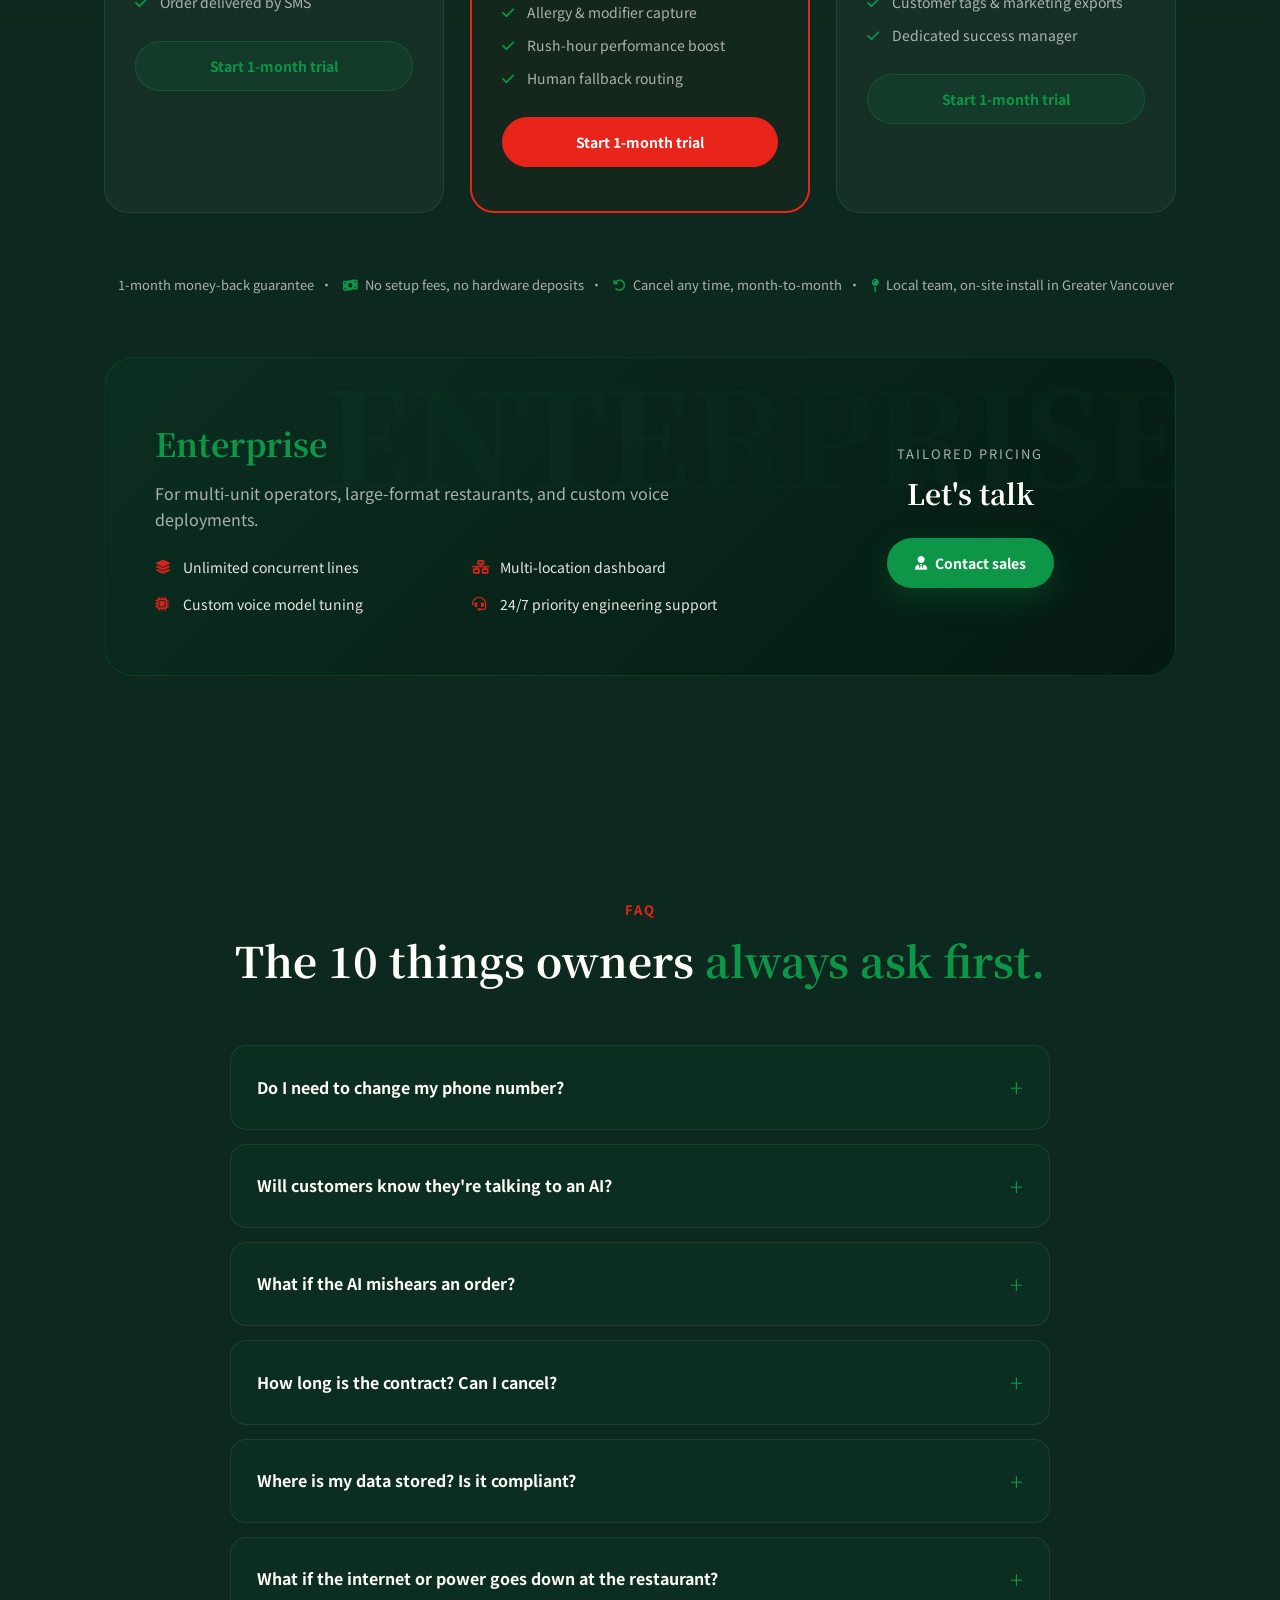
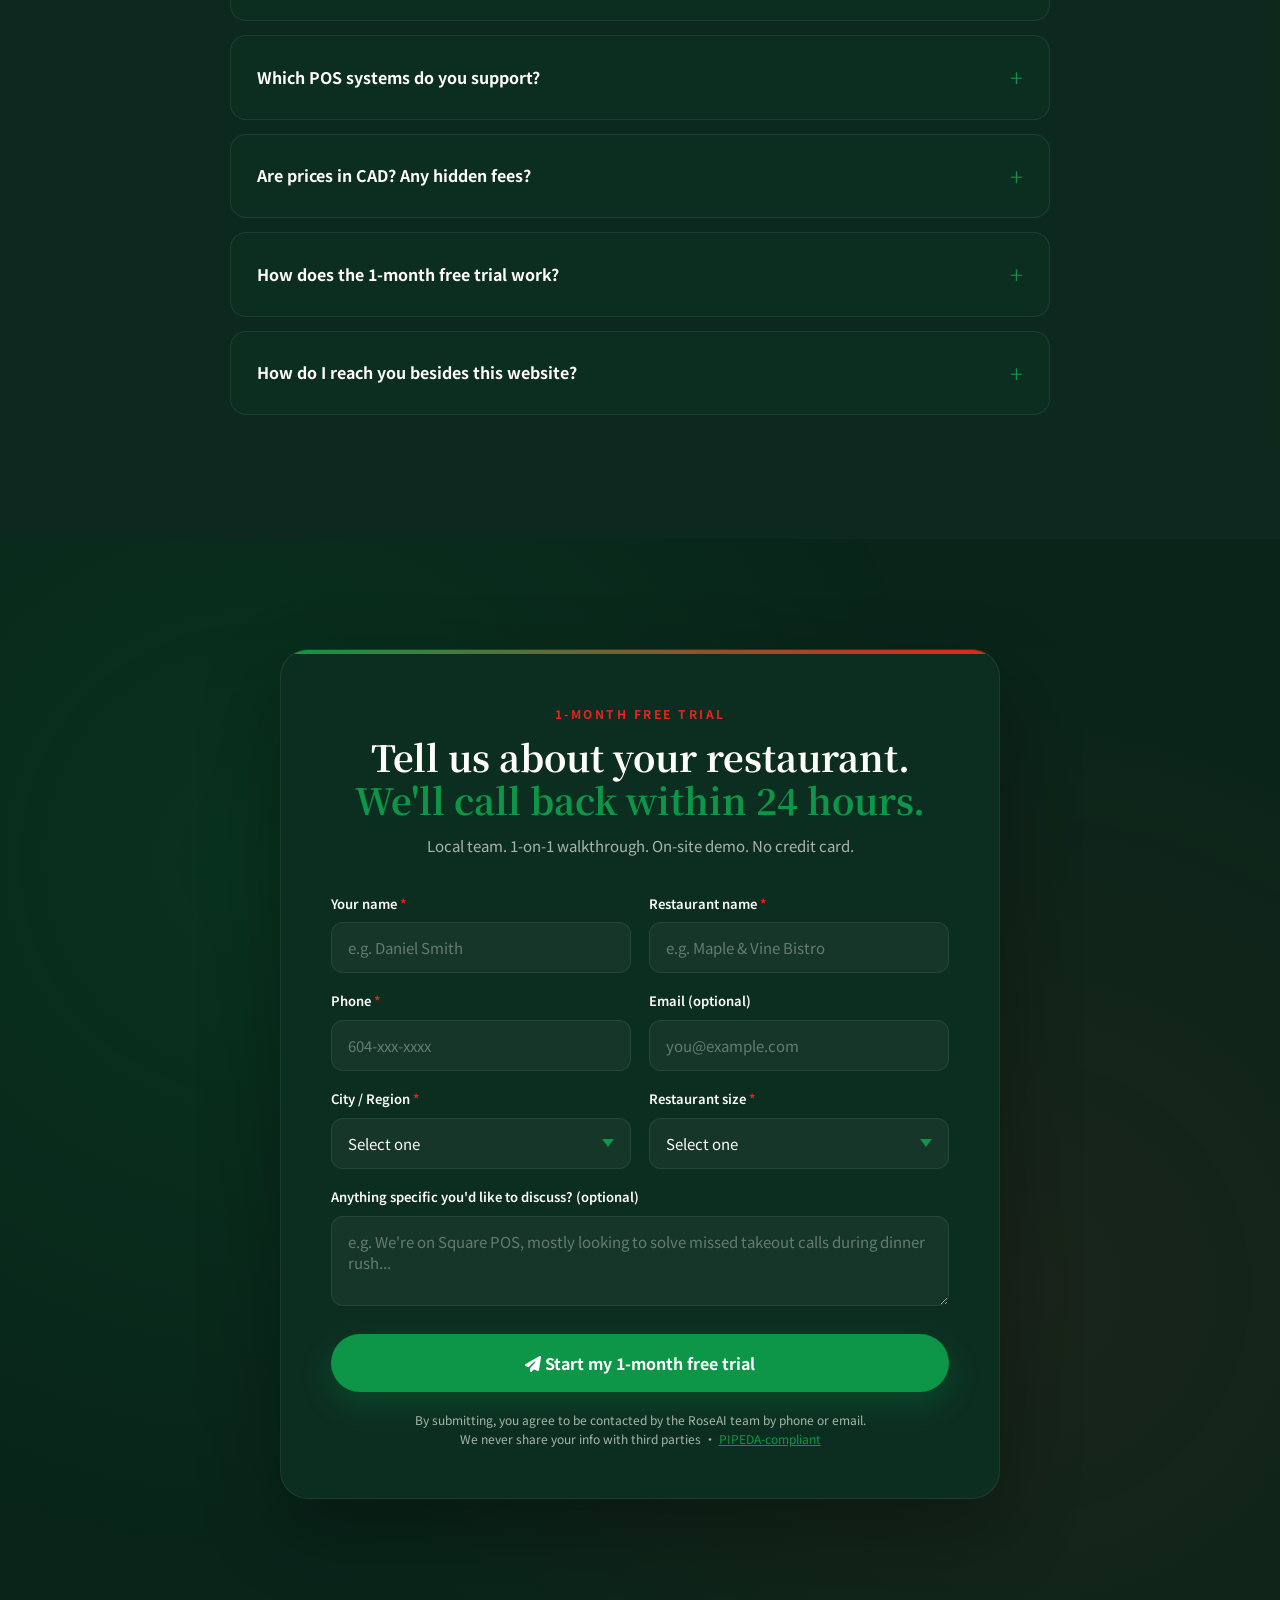
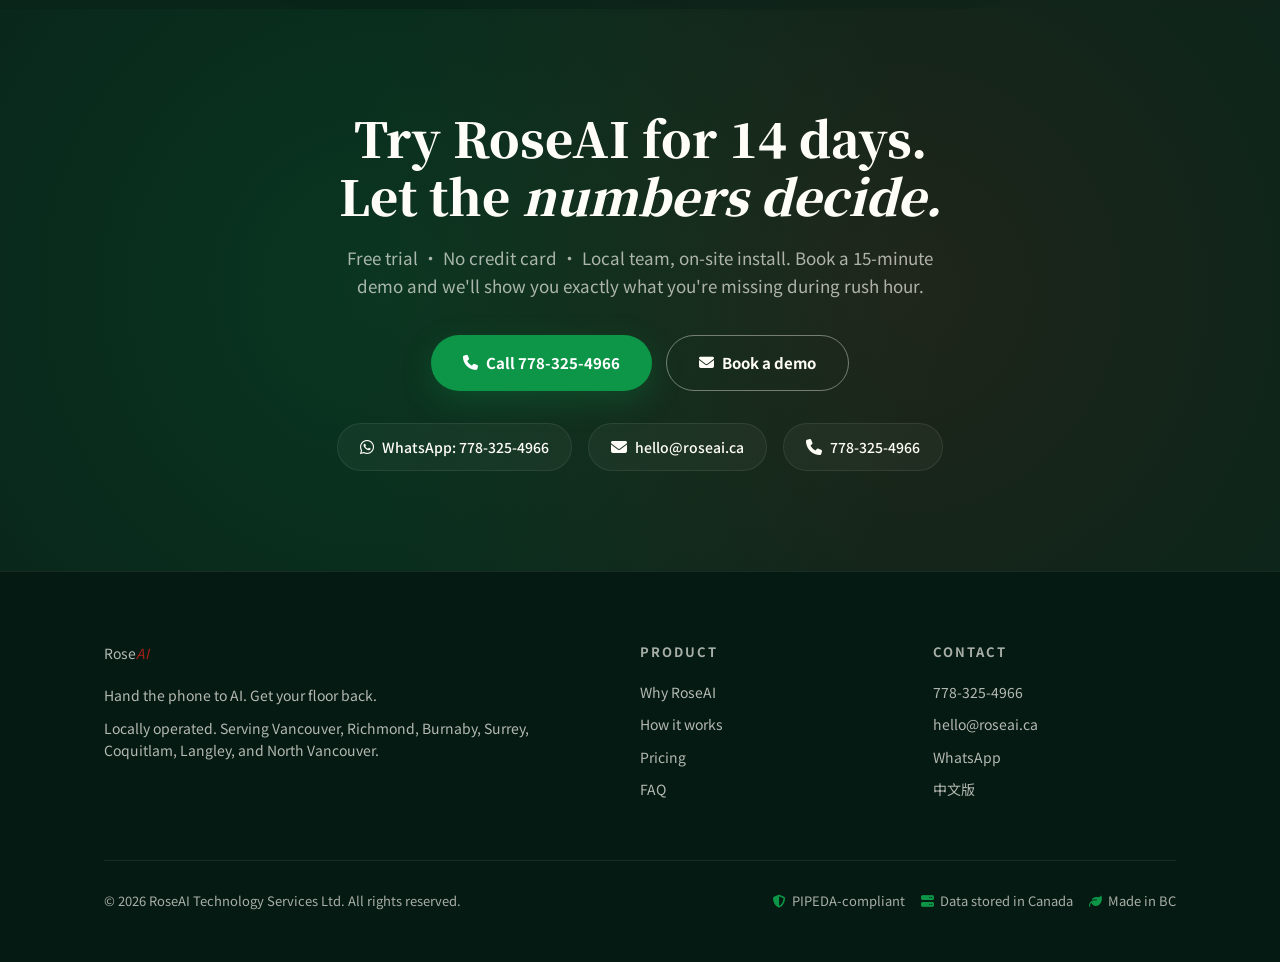
==== commit 97f07879: "modified:   en/index.html 	modified:   zh/index.html" ====
--- a/en/index.html
+++ b/en/index.html
@@ -42,7 +42,7 @@
 
     <header>
         <div class="container">
-            <a href="#" class="logo"><img src="../assets/logo.png" alt="RoseAI" class="logo-img"></a>
+            <a href="#" class="logo">Rose<em>AI</em></a>
             <nav>
                 <a href="#features" class="nav-link">Why RoseAI</a>
                 <a href="#workflow" class="nav-link">How It Works</a>
@@ -462,7 +462,7 @@
 
                 <details class="faq-item">
                     <summary>How do I reach you besides this website?</summary>
-                    <div class="faq-content">Call 778-325-4966, email contactus@roseai.ca, or message us on WhatsApp. We have local customer support in English, Mandarin, and Cantonese — based here in Greater Vancouver.</div>
+                    <div class="faq-content">Call 778-325-4966, email hello@roseai.ca, or message us on WhatsApp. We have local customer support in English, Mandarin, and Cantonese — based here in Greater Vancouver.</div>
                 </details>
             </div>
         </div>
@@ -585,7 +585,7 @@
 
             <div class="contact-channels">
                 <a href="https://wa.me/17783254966" class="channel"><i class="fa-brands fa-whatsapp"></i> WhatsApp: 778-325-4966</a>
-                <a href="mailto:contactus@roseai.ca" class="channel"><i class="fa-solid fa-envelope"></i> contactus@roseai.ca</a>
+                <a href="mailto:contactus@roseai.ca" class="channel"><i class="fa-solid fa-envelope"></i> hello@roseai.ca</a>
                 <a href="tel:7783254966" class="channel"><i class="fa-solid fa-phone"></i> 778-325-4966</a>
             </div>
         </div>
@@ -596,7 +596,7 @@
         <div class="container">
             <div class="footer-grid">
                 <div>
-                    <a href="#" class="logo"><img src="../assets/logo.png" alt="RoseAI" class="logo-img"></a>
+                    <a href="#" class="logo">Rose<em>AI</em></a>
                     <p class="footer-intro">Hand the phone to AI. Get your floor back.</p>
                     <p>Locally operated. Serving Vancouver, Richmond, Burnaby, Surrey, Coquitlam, Langley, and North Vancouver.</p>
                 </div>
@@ -610,7 +610,7 @@
                 <div>
                     <h4>Contact</h4>
                     <a href="tel:7783254966">778-325-4966</a>
-                    <a href="mailto:contactus@roseai.ca">contactus@roseai.ca</a>
+                    <a href="mailto:hello@roseai.ca">hello@roseai.ca</a>
                     <a href="https://wa.me/17783254966">WhatsApp</a>
                     <a href="../zh/">中文版</a>
                 </div>
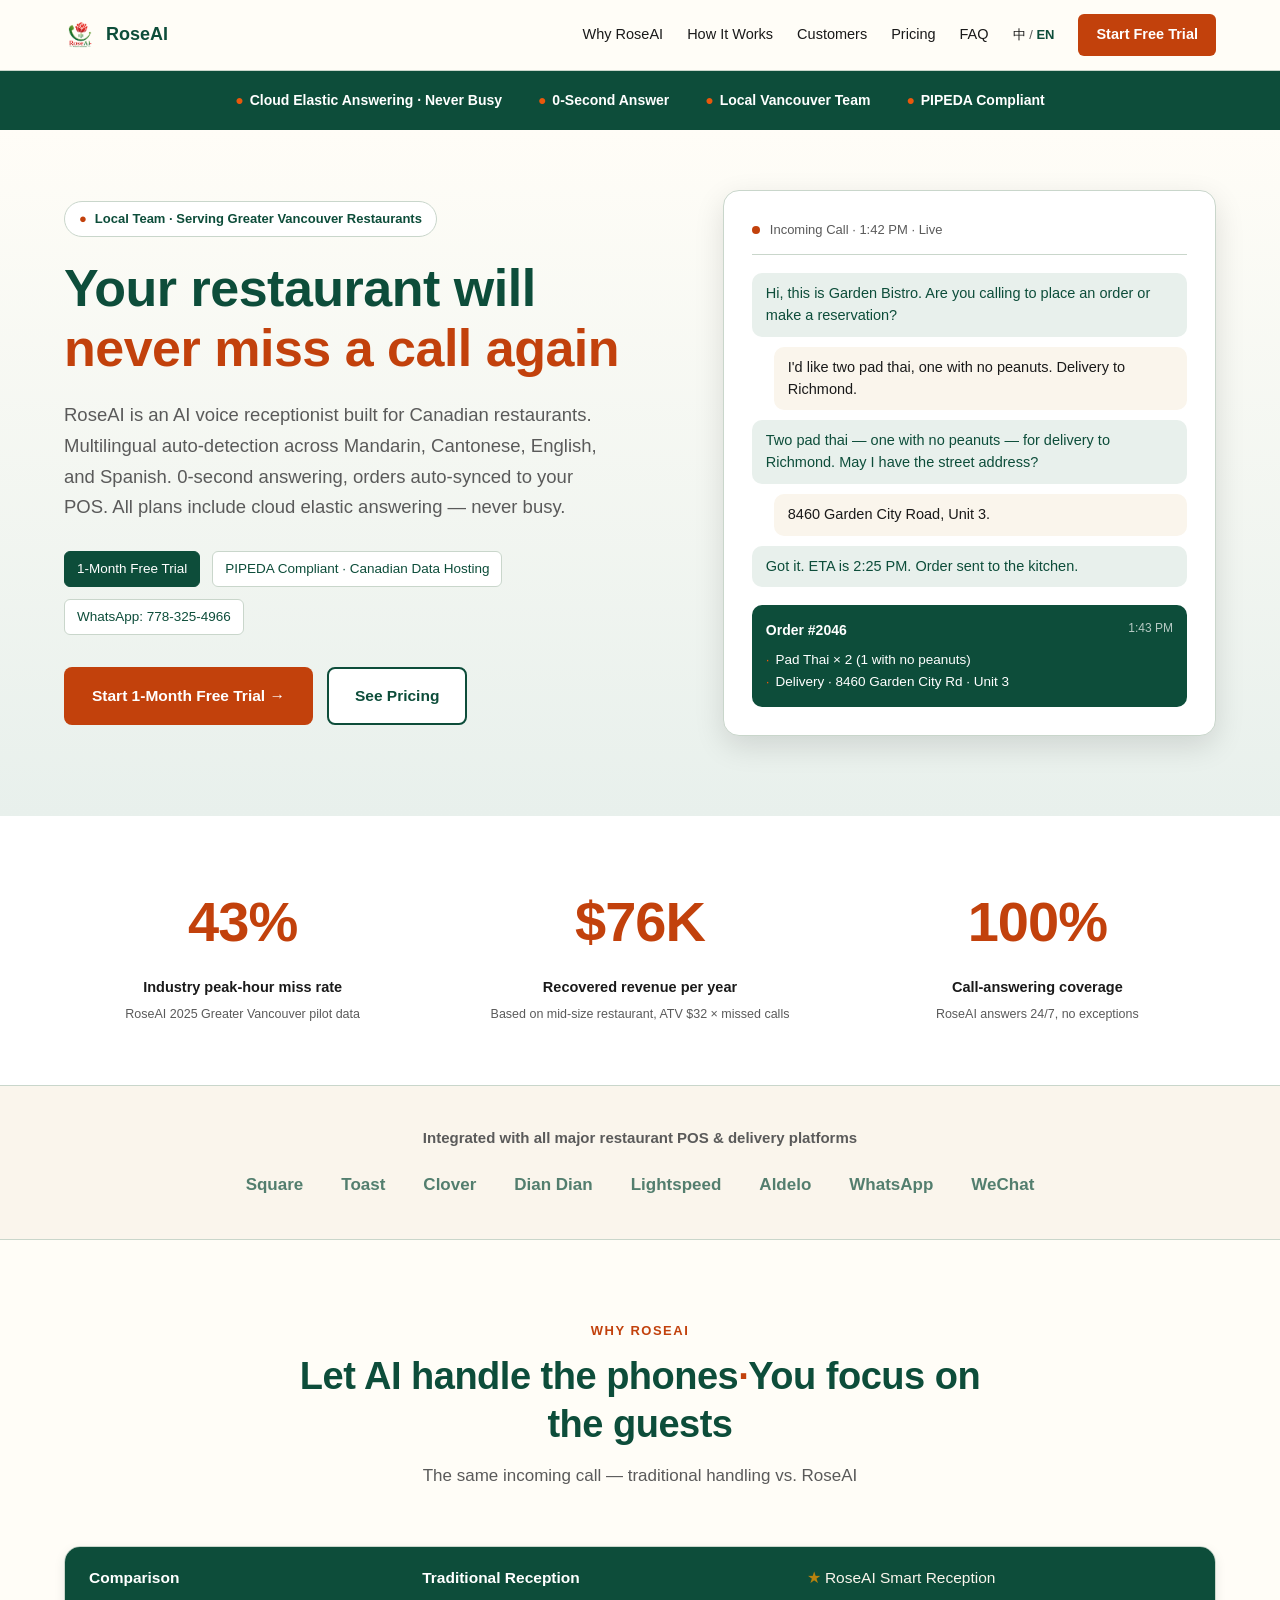
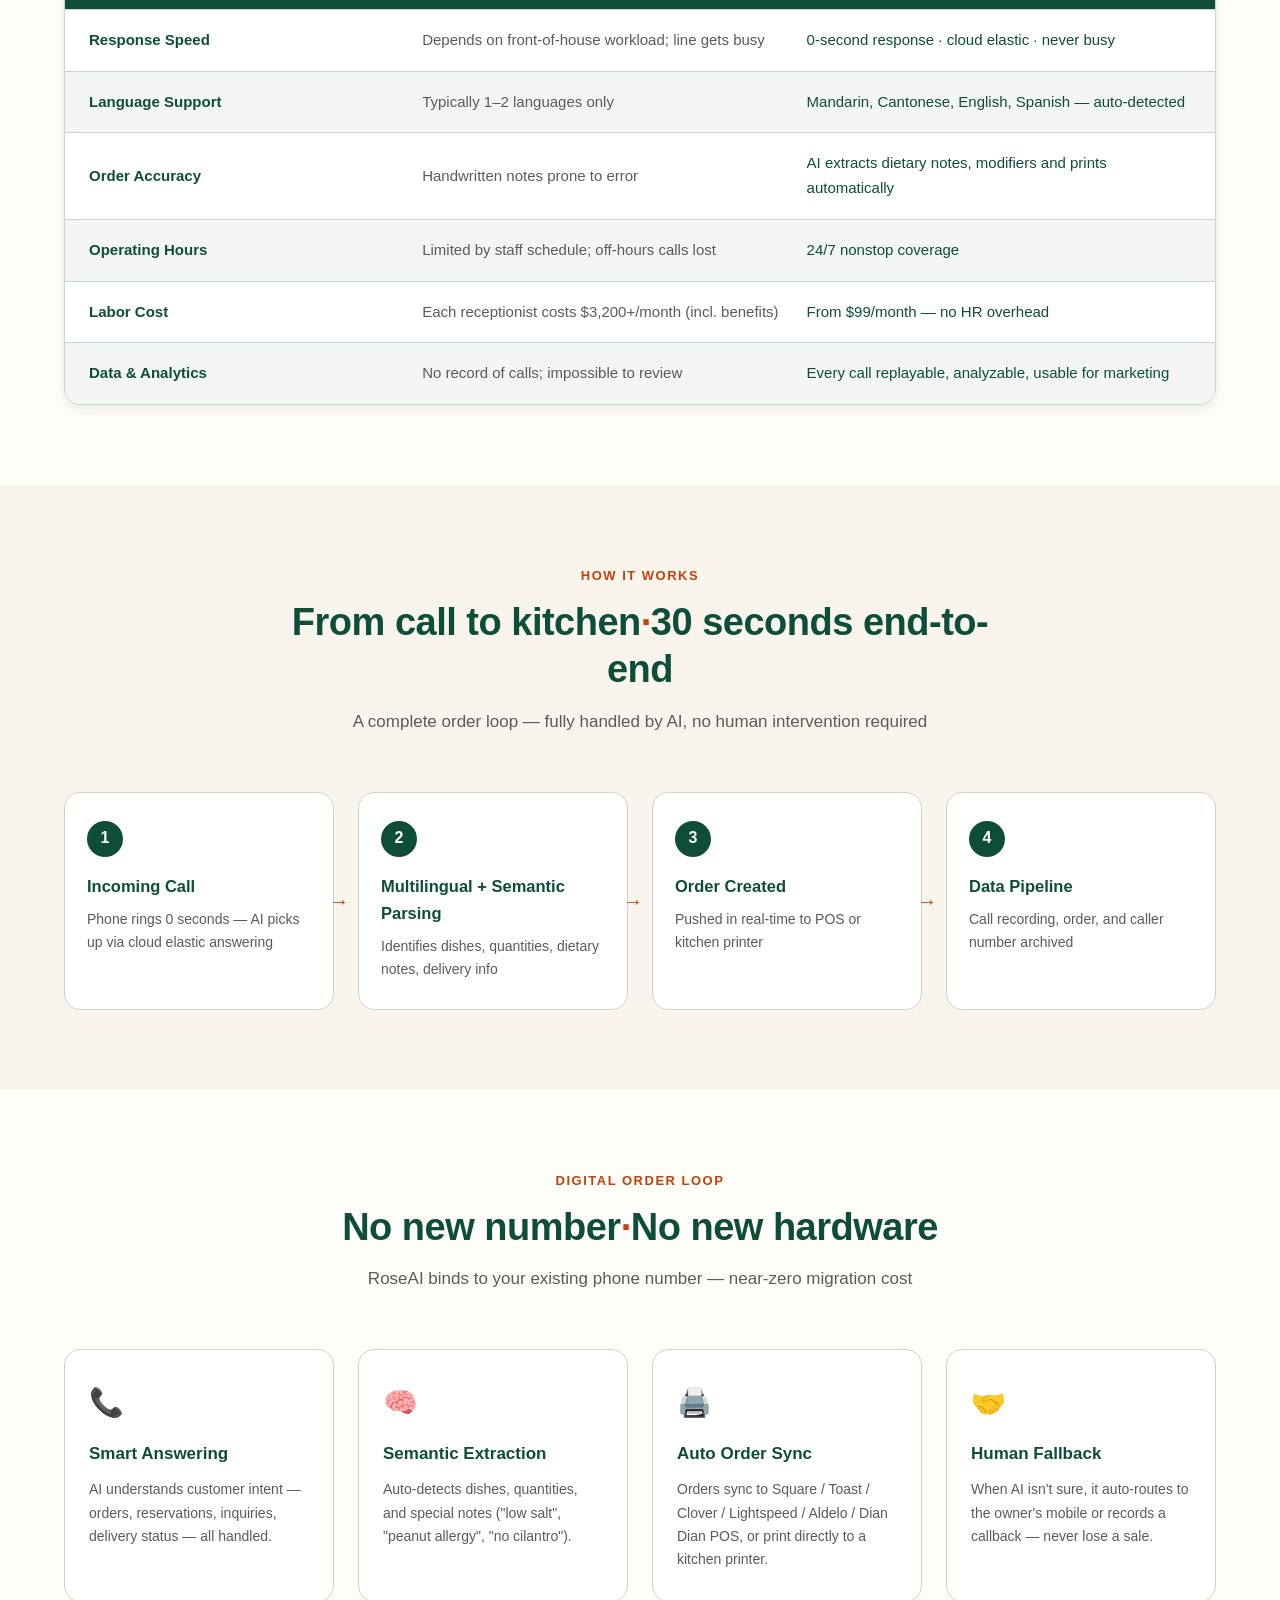
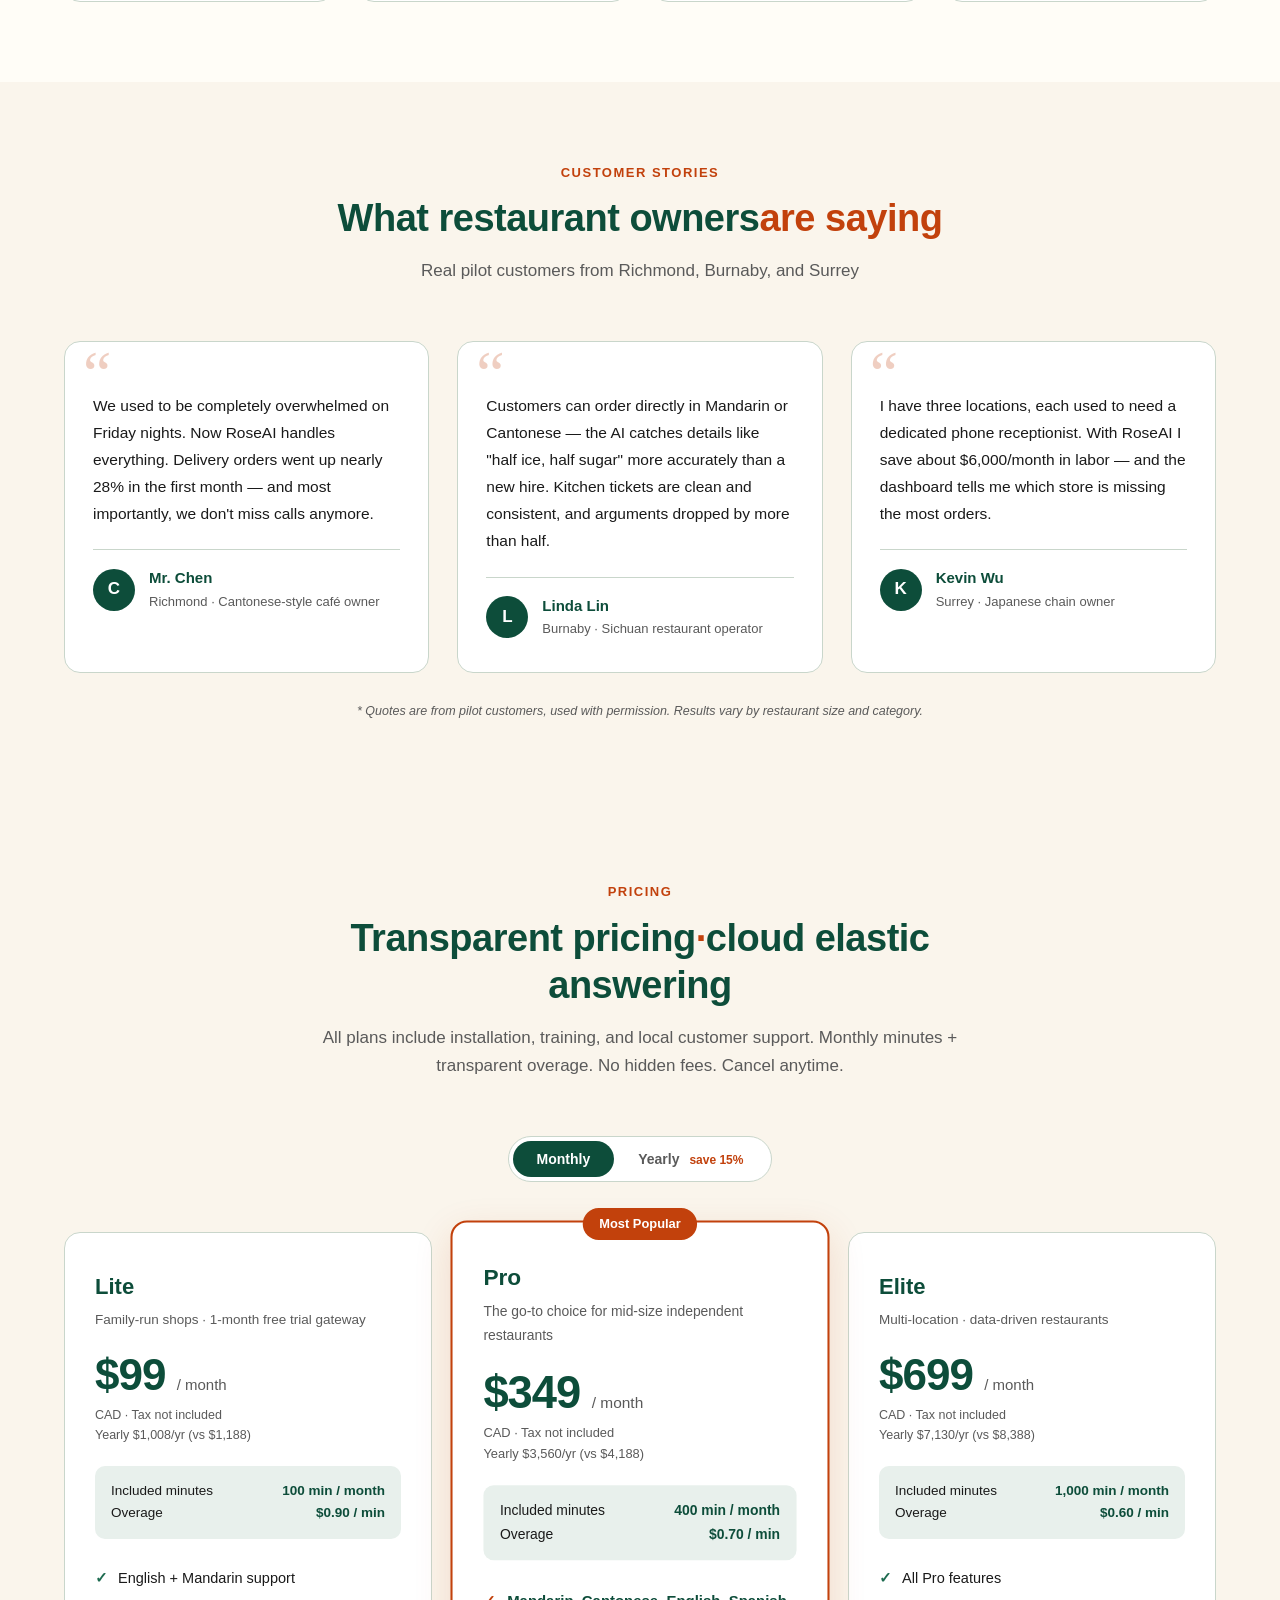
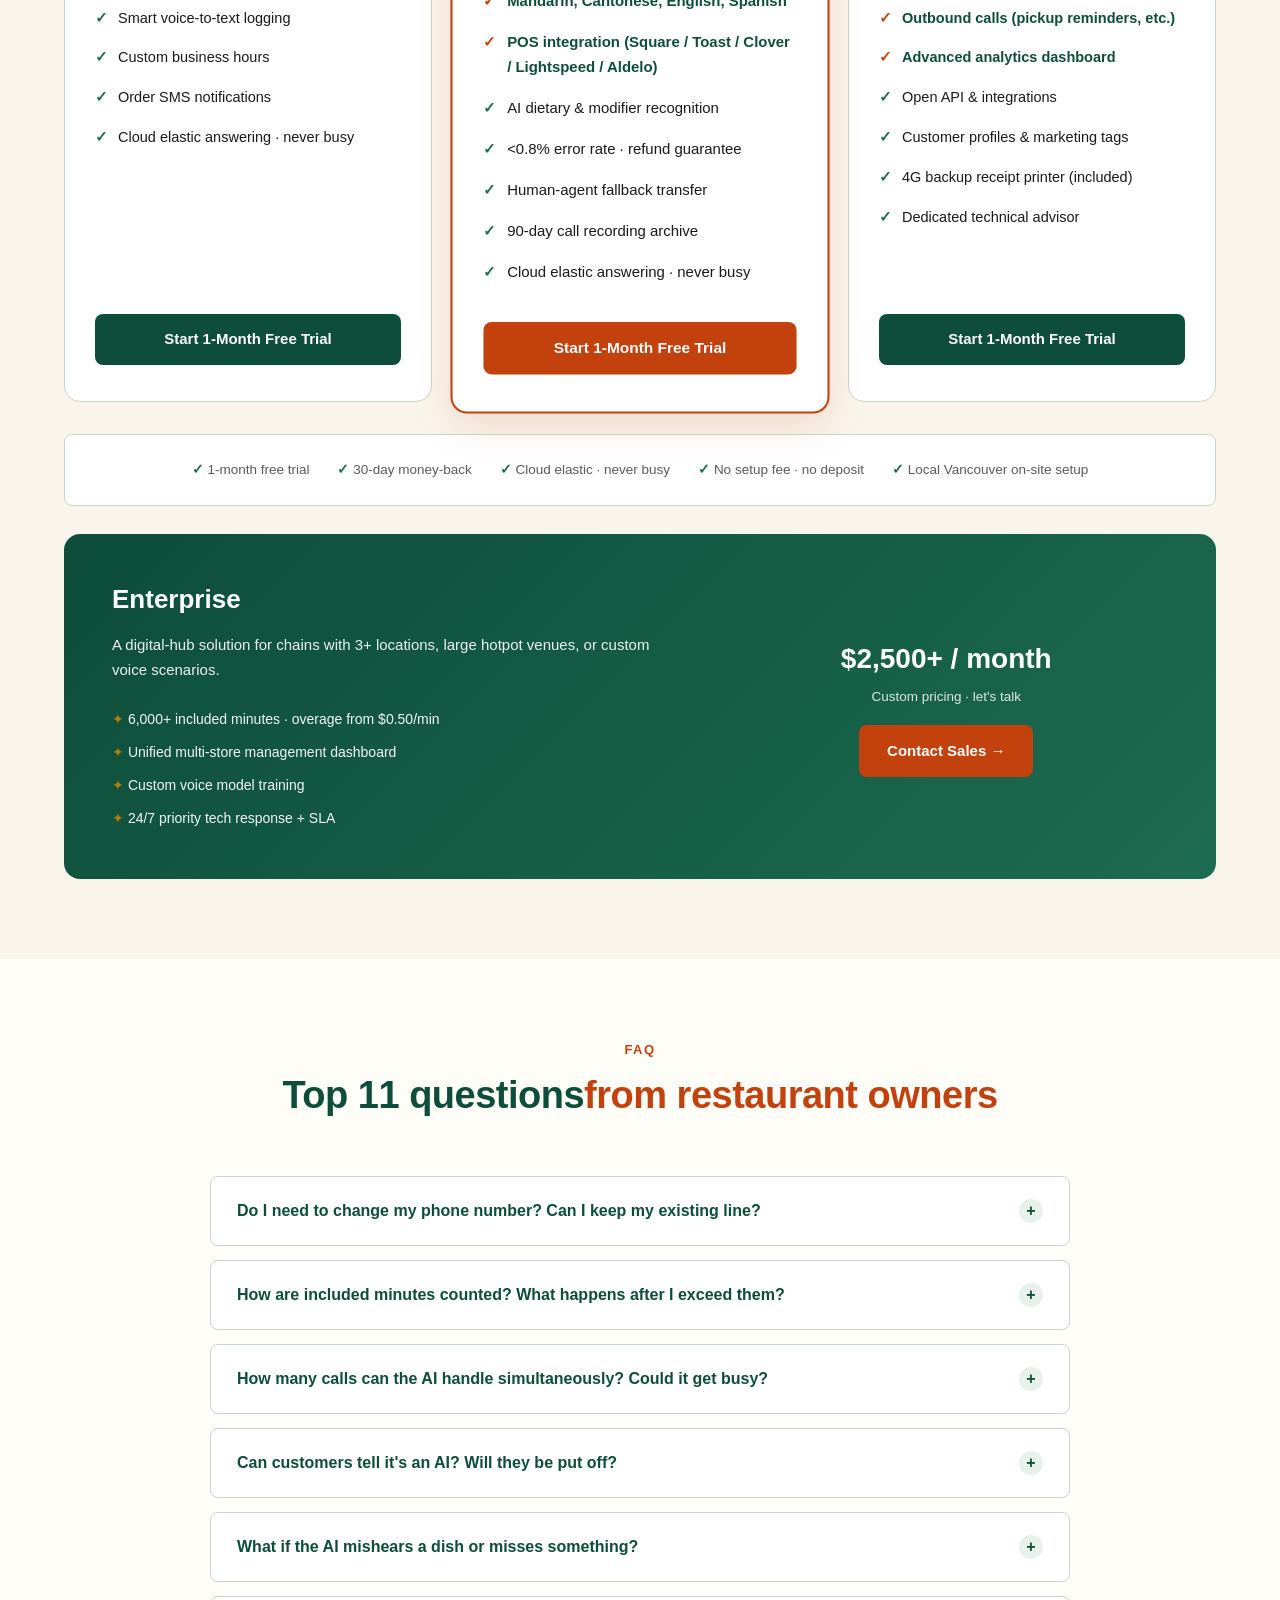
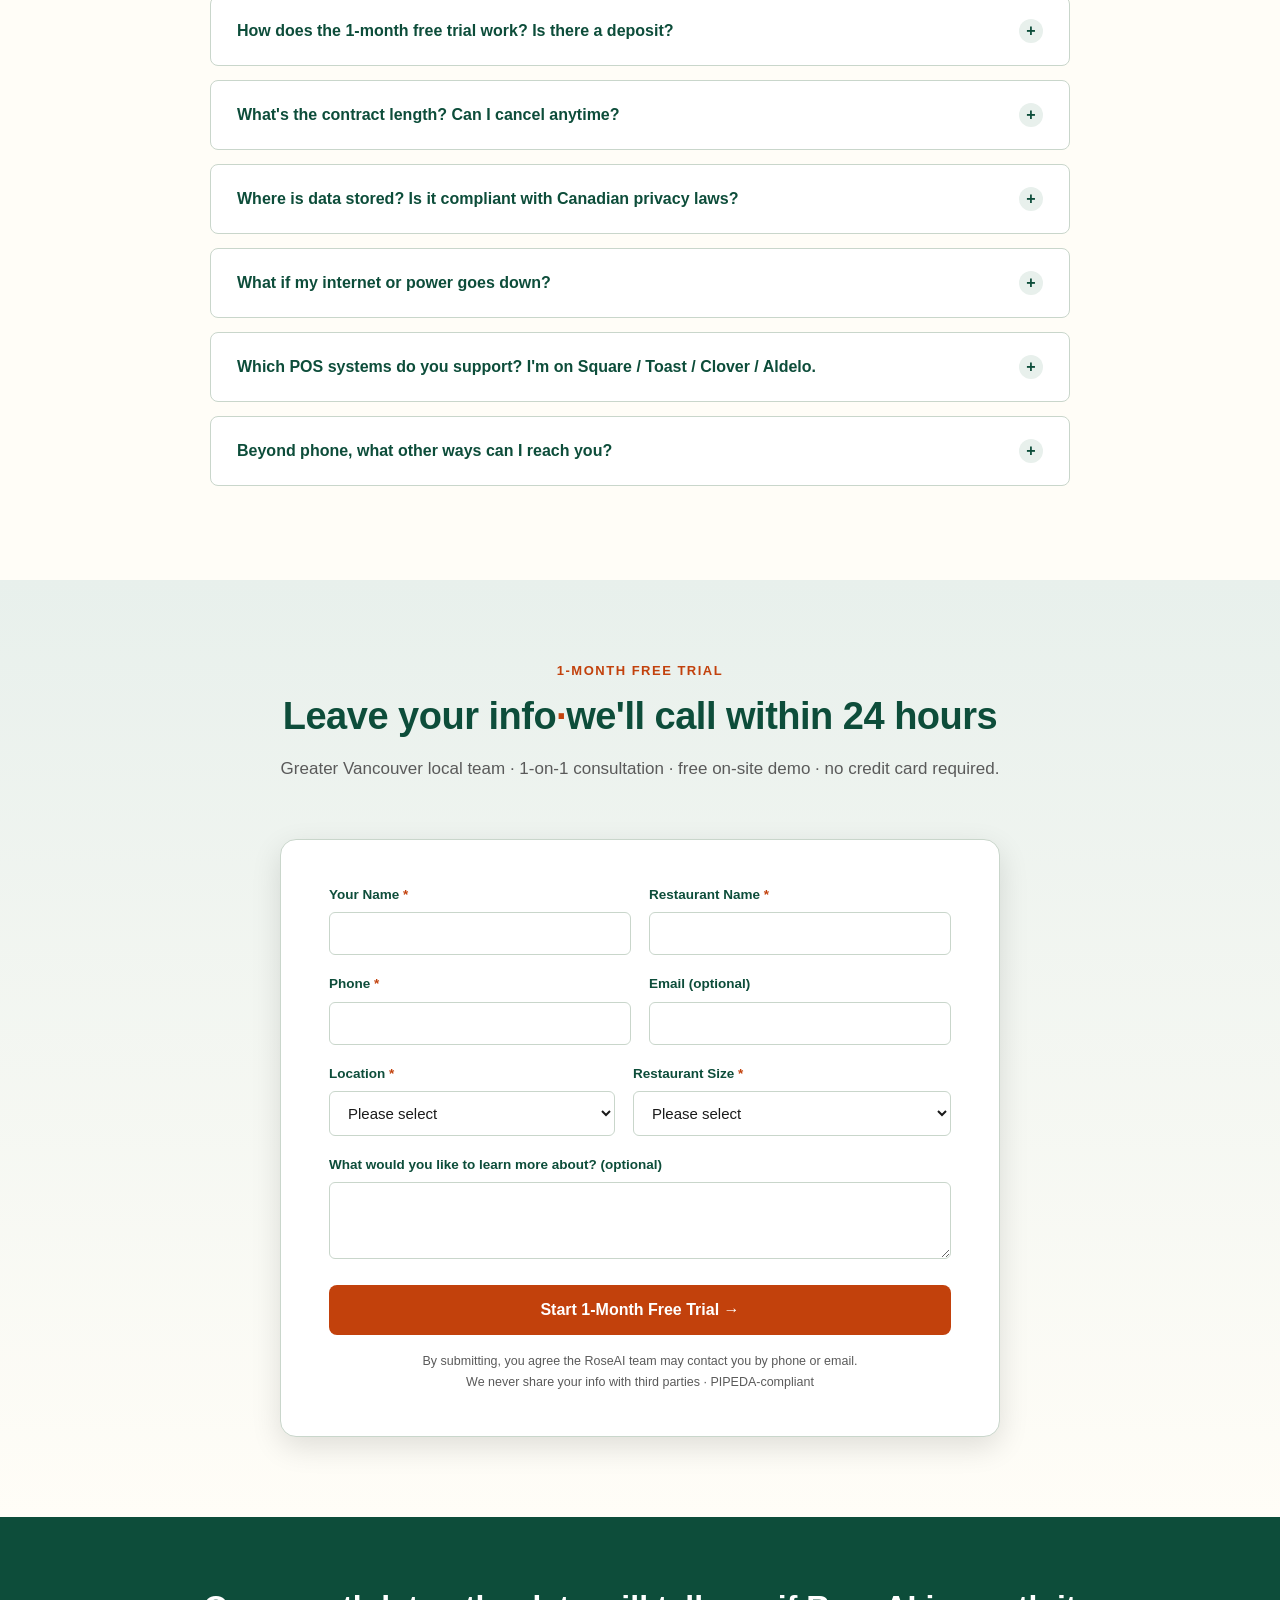
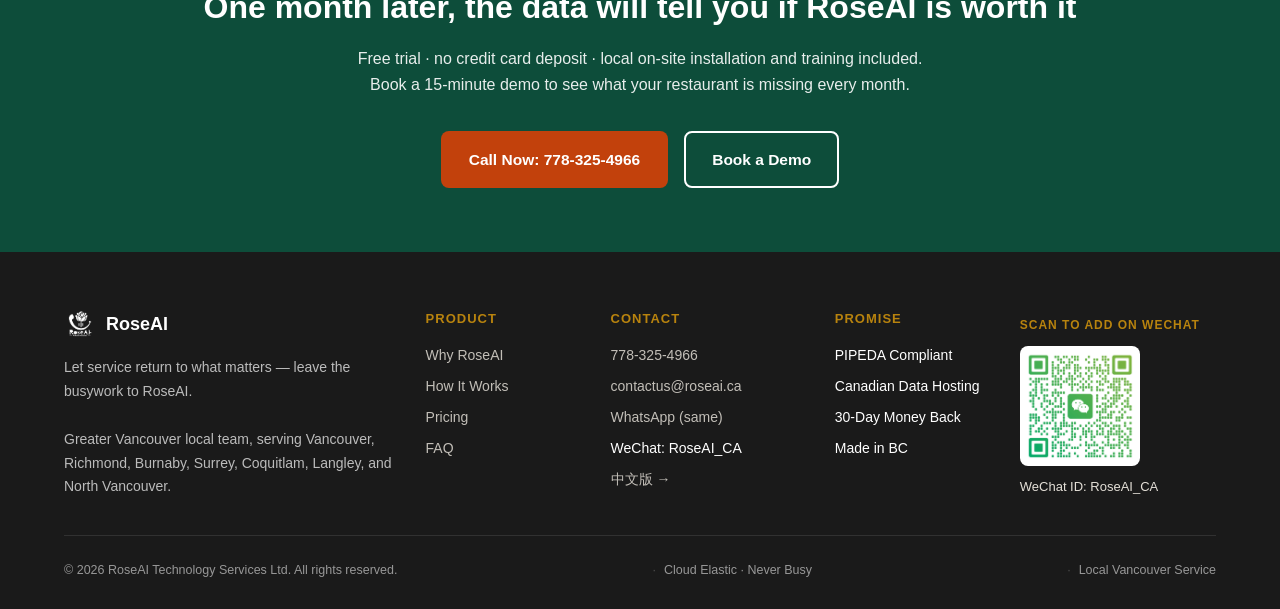
==== commit b208a12e: "Redesign website with light theme, new pricing, cloud elastic answering Major changes: - Complete vi" ====
--- a/en/index.html
+++ b/en/index.html
@@ -1,637 +1,1281 @@
 <!DOCTYPE html>
 <html lang="en">
 <head>
-    <meta charset="UTF-8">
-    <meta name="viewport" content="width=device-width, initial-scale=1.0">
-    <title>RoseAI | AI Phone Receptionist for Vancouver Restaurants — Never Miss a Call</title>
-    <meta name="description" content="RoseAI is the AI voice receptionist built for Canadian restaurants. Answers in English, Mandarin, Cantonese & Spanish. 0-second pickup, auto order entry to your POS. PIPEDA-compliant. 1-month free trial.">
-    <meta property="og:title" content="RoseAI | AI Phone Receptionist for Vancouver Restaurants">
-    <meta property="og:description" content="Stop missing calls during rush hour. 0-second pickup, auto-order to POS, 1-month free trial.">
-    <meta property="og:type" content="website">
-    <meta name="theme-color" content="#09251A">
-
-    <link rel="preconnect" href="https://fonts.googleapis.com">
-    <link rel="preconnect" href="https://fonts.gstatic.com" crossorigin>
-    <link href="https://fonts.googleapis.com/css2?family=Noto+Sans+SC:wght@300;400;500;700&family=Noto+Serif+SC:wght@600;700;900&display=swap" rel="stylesheet">
-    <link rel="stylesheet" href="https://cdnjs.cloudflare.com/ajax/libs/font-awesome/6.5.1/css/all.min.css">
-
-    <script type="application/ld+json">
-    {
-        "@context": "https://schema.org",
-        "@type": "SoftwareApplication",
-        "name": "RoseAI Restaurant Voice Receptionist",
-        "applicationCategory": "BusinessApplication",
-        "operatingSystem": "Web",
-        "offers": {
-            "@type": "AggregateOffer",
-            "priceCurrency": "CAD",
-            "lowPrice": "99",
-            "highPrice": "299"
-        },
-        "areaServed": {
-            "@type": "Place",
-            "name": "Greater Vancouver, British Columbia, Canada"
-        }
-    }
-    </script>
-
-    <link rel="icon" type="image/svg+xml" href="../assets/favicon.svg">
-    <link rel="stylesheet" href="../assets/css/site.css">
+<meta charset="UTF-8">
+<meta name="viewport" content="width=device-width, initial-scale=1.0">
+<title>RoseAI | AI Voice Receptionist for Restaurants · Cloud Elastic Answering, Never Busy</title>
+<meta name="description" content="RoseAI is an AI voice receptionist built for Greater Vancouver restaurants. Multilingual (Mandarin, Cantonese, English, Spanish), 0-second answering, auto-syncs orders to POS. All plans include cloud elastic answering — never busy. 1-month free trial, data hosted in Canada, PIPEDA compliant.">
+<meta property="og:title" content="RoseAI | AI Voice Receptionist for Restaurants">
+<meta property="og:description" content="0-second answering, auto order sync, multilingual support, cloud elastic answering — never busy. 1-month free trial, local Greater Vancouver team.">
+<meta property="og:type" content="website">
+<meta name="theme-color" content="#0D4D3A">
+
+<style>
+:root {
+  --green-dark: #0D4D3A;
+  --green: #1D6B50;
+  --green-light: #E8F0EC;
+  --orange: #C2410C;
+  --orange-light: #EA580C;
+  --gold: #B8830E;
+  --cream: #FFFDF7;
+  --cream-tint: #FAF5EC;
+  --ink: #1A1A1A;
+  --grey: #5A5A5A;
+  --grey-light: #C9D6CB;
+  --light: #F3F6F3;
+  --white: #FFFFFF;
+  --shadow-sm: 0 1px 2px rgba(0,0,0,0.05);
+  --shadow: 0 4px 12px rgba(0,0,0,0.08);
+  --shadow-lg: 0 10px 30px rgba(0,0,0,0.12);
+  --radius: 8px;
+  --radius-lg: 16px;
+}
+
+* { box-sizing: border-box; margin: 0; padding: 0; }
+html { scroll-behavior: smooth; }
+body {
+  font-family: -apple-system, "Segoe UI", "Helvetica Neue", Arial, sans-serif;
+  color: var(--ink);
+  background: var(--cream);
+  line-height: 1.65;
+  font-size: 16px;
+  -webkit-font-smoothing: antialiased;
+}
+img { max-width: 100%; height: auto; display: block; }
+a { color: var(--green); text-decoration: none; }
+a:hover { color: var(--orange); }
+.container { max-width: 1200px; margin: 0 auto; padding: 0 24px; }
+
+/* ---------- NAV ---------- */
+.nav {
+  position: sticky; top: 0; z-index: 100;
+  background: rgba(255,253,247,0.92);
+  backdrop-filter: blur(12px);
+  border-bottom: 1px solid var(--grey-light);
+}
+.nav-inner {
+  display: flex; align-items: center; justify-content: space-between;
+  padding: 14px 24px; max-width: 1200px; margin: 0 auto;
+}
+.nav-logo { display: flex; align-items: center; gap: 10px; }
+.nav-logo img { height: 32px; }
+.nav-logo span { font-weight: 700; color: var(--green-dark); font-size: 18px; }
+.nav-links { display: flex; gap: 24px; align-items: center; font-size: 14.5px; }
+.nav-links a { color: var(--ink); }
+.nav-links a:hover { color: var(--orange); }
+.nav-lang { color: var(--grey); font-size: 13px; }
+.nav-lang a.active { color: var(--green-dark); font-weight: 700; }
+.nav-cta {
+  background: var(--orange); color: var(--white) !important;
+  padding: 9px 18px; border-radius: 6px; font-weight: 600;
+  transition: background 0.2s;
+}
+.nav-cta:hover { background: var(--orange-light); color: var(--white) !important; }
+@media (max-width: 880px) { .nav-links { display: none; } }
+
+/* ---------- HERO ---------- */
+.hero {
+  background: linear-gradient(180deg, var(--cream) 0%, var(--green-light) 100%);
+  padding: 60px 0 80px;
+  position: relative; overflow: hidden;
+}
+.hero-grid {
+  display: grid; grid-template-columns: 1.1fr 0.9fr; gap: 56px; align-items: center;
+}
+.hero-badge {
+  display: inline-flex; align-items: center; gap: 8px;
+  background: var(--white); color: var(--green-dark);
+  padding: 6px 14px; border-radius: 50px; font-size: 13px; font-weight: 600;
+  border: 1px solid var(--grey-light); margin-bottom: 22px;
+}
+.hero-badge::before { content: "●"; color: var(--orange); }
+.hero h1 {
+  font-size: 52px; line-height: 1.15; font-weight: 800;
+  color: var(--green-dark); margin-bottom: 22px; letter-spacing: -0.5px;
+}
+.hero h1 em { font-style: normal; color: var(--orange); }
+.hero p.lead {
+  font-size: 18.5px; color: var(--grey); margin-bottom: 28px;
+  max-width: 540px;
+}
+.hero-tags {
+  display: flex; gap: 12px; flex-wrap: wrap; margin-bottom: 32px; font-size: 13.5px;
+}
+.hero-tag {
+  background: var(--white); color: var(--green-dark);
+  padding: 6px 12px; border-radius: 6px; border: 1px solid var(--grey-light);
+}
+.hero-tag.highlight { background: var(--green-dark); color: var(--white); border-color: var(--green-dark); }
+.hero-cta-row { display: flex; gap: 14px; flex-wrap: wrap; }
+.btn {
+  display: inline-flex; align-items: center; gap: 8px;
+  padding: 14px 26px; border-radius: 8px; font-size: 15.5px; font-weight: 600;
+  border: 2px solid transparent; transition: all 0.2s; cursor: pointer;
+}
+.btn-primary {
+  background: var(--orange); color: var(--white);
+}
+.btn-primary:hover { background: var(--orange-light); color: var(--white); transform: translateY(-1px); }
+.btn-secondary {
+  background: var(--white); color: var(--green-dark);
+  border-color: var(--green-dark);
+}
+.btn-secondary:hover { background: var(--green-dark); color: var(--white); }
+
+/* Hero demo widget */
+.demo-card {
+  background: var(--white); border-radius: var(--radius-lg);
+  padding: 28px; box-shadow: var(--shadow-lg);
+  border: 1px solid var(--grey-light);
+}
+.demo-header {
+  display: flex; align-items: center; gap: 10px; font-size: 13px;
+  color: var(--grey); margin-bottom: 18px;
+  padding-bottom: 14px; border-bottom: 1px solid var(--grey-light);
+}
+.demo-pulse {
+  width: 8px; height: 8px; background: var(--orange);
+  border-radius: 50%; animation: pulse 1.6s infinite;
+}
+@keyframes pulse {
+  0%, 100% { opacity: 1; transform: scale(1); }
+  50% { opacity: 0.5; transform: scale(1.3); }
+}
+.demo-msg { padding: 10px 14px; border-radius: 10px; margin-bottom: 10px; font-size: 14.5px; line-height: 1.5; }
+.demo-msg.ai { background: var(--green-light); color: var(--green-dark); }
+.demo-msg.user { background: var(--cream-tint); color: var(--ink); margin-left: 22px; }
+.demo-order {
+  margin-top: 18px; padding: 14px; background: var(--green-dark); color: var(--white);
+  border-radius: 10px; font-size: 13.5px;
+}
+.demo-order strong { display: block; margin-bottom: 6px; font-size: 14px; }
+.demo-order ul { list-style: none; }
+.demo-order li::before { content: "·"; margin-right: 6px; color: var(--orange-light); }
+.demo-order .order-id { float: right; opacity: 0.7; font-weight: 400; font-size: 12px; }
+
+@media (max-width: 880px) {
+  .hero { padding: 36px 0 50px; }
+  .hero-grid { grid-template-columns: 1fr; gap: 36px; }
+  .hero h1 { font-size: 36px; }
+  .hero p.lead { font-size: 16px; }
+}
+
+/* ---------- STATS ---------- */
+.stats {
+  background: var(--white); padding: 60px 0;
+  border-bottom: 1px solid var(--grey-light);
+}
+.stats-grid {
+  display: grid; grid-template-columns: repeat(3, 1fr); gap: 40px;
+}
+.stat { text-align: center; }
+.stat-num {
+  font-size: 56px; font-weight: 800; color: var(--orange);
+  margin-bottom: 8px; letter-spacing: -1px;
+}
+.stat-label { font-size: 14.5px; color: var(--ink); font-weight: 600; margin-bottom: 4px; }
+.stat-sub { font-size: 12.5px; color: var(--grey); }
+@media (max-width: 720px) {
+  .stats-grid { grid-template-columns: 1fr; gap: 30px; }
+  .stat-num { font-size: 44px; }
+}
+
+/* ---------- POS LOGOS ---------- */
+.pos-strip {
+  padding: 40px 0; background: var(--cream-tint); border-bottom: 1px solid var(--grey-light);
+  text-align: center;
+}
+.pos-strip h3 { font-size: 15px; color: var(--grey); font-weight: 600; margin-bottom: 20px; }
+.pos-logos {
+  display: flex; gap: 38px; justify-content: center; flex-wrap: wrap;
+  font-size: 17px; font-weight: 700; color: var(--green-dark); opacity: 0.7;
+}
+
+/* ---------- SECTION GENERIC ---------- */
+.section { padding: 80px 0; }
+.section-head { text-align: center; max-width: 720px; margin: 0 auto 56px; }
+.section-eyebrow {
+  font-size: 13px; color: var(--orange); font-weight: 700;
+  letter-spacing: 1.5px; text-transform: uppercase; margin-bottom: 12px;
+}
+.section-title {
+  font-size: 38px; font-weight: 800; color: var(--green-dark);
+  line-height: 1.25; letter-spacing: -0.5px;
+}
+.section-title em { font-style: normal; color: var(--orange); }
+.section-sub { font-size: 17px; color: var(--grey); margin-top: 14px; }
+@media (max-width: 720px) {
+  .section { padding: 56px 0; }
+  .section-title { font-size: 28px; }
+  .section-sub { font-size: 15px; }
+}
+
+/* ---------- COMPARISON ---------- */
+.compare-table {
+  background: var(--white); border-radius: var(--radius-lg);
+  overflow: hidden; box-shadow: var(--shadow); border: 1px solid var(--grey-light);
+}
+.compare-row {
+  display: grid; grid-template-columns: 1.3fr 1.5fr 1.5fr;
+  padding: 18px 24px; border-bottom: 1px solid var(--grey-light);
+  align-items: center; font-size: 15px;
+}
+.compare-row:last-child { border-bottom: none; }
+.compare-row.head {
+  background: var(--green-dark); color: var(--white); font-weight: 700; font-size: 15.5px;
+}
+.compare-row.head .compare-rose { color: var(--cream-tint); }
+.compare-row.head .compare-rose::before { content: "★ "; color: var(--gold); }
+.compare-row.alt { background: var(--light); }
+.compare-key { font-weight: 600; color: var(--green-dark); }
+.compare-traditional { color: var(--grey); }
+.compare-rose { color: var(--green-dark); font-weight: 500; }
+@media (max-width: 720px) {
+  .compare-row { grid-template-columns: 1fr; gap: 8px; padding: 16px 18px; }
+  .compare-row.head { display: none; }
+  .compare-key { font-size: 13px; color: var(--orange); margin-bottom: 4px; }
+  .compare-traditional::before { content: "Traditional: "; font-weight: 600; color: var(--grey); }
+  .compare-rose::before { content: "RoseAI: "; font-weight: 600; color: var(--green-dark); }
+}
+
+/* ---------- WORKFLOW ---------- */
+.workflow-grid {
+  display: grid; grid-template-columns: repeat(4, 1fr); gap: 24px;
+}
+.flow-step {
+  background: var(--white); padding: 28px 22px; border-radius: var(--radius-lg);
+  border: 1px solid var(--grey-light); position: relative;
+}
+.flow-step-num {
+  display: inline-flex; align-items: center; justify-content: center;
+  width: 36px; height: 36px; background: var(--green-dark); color: var(--white);
+  border-radius: 50%; font-weight: 700; margin-bottom: 16px;
+}
+.flow-step h4 { font-size: 16.5px; color: var(--green-dark); margin-bottom: 8px; }
+.flow-step p { font-size: 14px; color: var(--grey); }
+.flow-arrow {
+  position: absolute; top: 50%; right: -16px; transform: translateY(-50%);
+  font-size: 20px; color: var(--orange); font-weight: 700;
+}
+.flow-step:last-child .flow-arrow { display: none; }
+@media (max-width: 880px) {
+  .workflow-grid { grid-template-columns: repeat(2, 1fr); }
+  .flow-arrow { display: none; }
+}
+@media (max-width: 480px) { .workflow-grid { grid-template-columns: 1fr; } }
+
+/* ---------- FLOW CARDS (4 features) ---------- */
+.feature-cards {
+  display: grid; grid-template-columns: repeat(4, 1fr); gap: 24px;
+}
+.feature-card {
+  background: var(--white); padding: 30px 24px; border-radius: var(--radius-lg);
+  border: 1px solid var(--grey-light); transition: transform 0.2s, box-shadow 0.2s;
+}
+.feature-card:hover { transform: translateY(-4px); box-shadow: var(--shadow); }
+.feature-icon {
+  font-size: 28px; margin-bottom: 14px;
+}
+.feature-card h4 { font-size: 17px; color: var(--green-dark); margin-bottom: 10px; }
+.feature-card p { font-size: 14px; color: var(--grey); line-height: 1.65; }
+@media (max-width: 880px) { .feature-cards { grid-template-columns: repeat(2, 1fr); } }
+@media (max-width: 480px) { .feature-cards { grid-template-columns: 1fr; } }
+
+/* ---------- TESTIMONIALS ---------- */
+.testimonials-grid {
+  display: grid; grid-template-columns: repeat(3, 1fr); gap: 28px;
+}
+.testimonial {
+  background: var(--white); padding: 32px 28px; border-radius: var(--radius-lg);
+  border: 1px solid var(--grey-light); position: relative;
+}
+.testimonial::before {
+  content: "“"; position: absolute; top: 0; left: 18px; font-size: 64px;
+  color: var(--orange); opacity: 0.25; font-family: Georgia, serif; line-height: 1;
+}
+.testimonial-text {
+  font-size: 15.5px; color: var(--ink); line-height: 1.75;
+  margin: 18px 0 22px; position: relative; z-index: 1;
+}
+.testimonial-author {
+  display: flex; align-items: center; gap: 14px; padding-top: 16px;
+  border-top: 1px solid var(--grey-light);
+}
+.testimonial-avatar {
+  width: 42px; height: 42px; border-radius: 50%;
+  background: var(--green-dark); color: var(--white);
+  display: flex; align-items: center; justify-content: center;
+  font-weight: 700; font-size: 17px;
+}
+.testimonial-name { font-weight: 700; color: var(--green-dark); font-size: 15px; }
+.testimonial-role { font-size: 13px; color: var(--grey); }
+.testimonial-disclaimer {
+  text-align: center; font-size: 12.5px; color: var(--grey);
+  margin-top: 28px; font-style: italic;
+}
+@media (max-width: 880px) { .testimonials-grid { grid-template-columns: 1fr; } }
+
+/* ---------- PRICING ---------- */
+.pricing { background: var(--cream-tint); }
+.pricing-toggle {
+  display: inline-flex; background: var(--white); border-radius: 50px;
+  padding: 4px; margin: 0 auto 50px; border: 1px solid var(--grey-light);
+  position: relative;
+}
+.pricing-toggle-wrap { text-align: center; }
+.toggle-btn {
+  padding: 10px 24px; border-radius: 50px; font-weight: 600; font-size: 14px;
+  cursor: pointer; background: transparent; border: none; color: var(--grey);
+  transition: all 0.2s; font-family: inherit;
+}
+.toggle-btn.active { background: var(--green-dark); color: var(--white); }
+.toggle-save { font-size: 12px; color: var(--orange); margin-left: 6px; font-weight: 700; }
+.toggle-btn.active .toggle-save { color: var(--cream-tint); }
+
+.pricing-grid {
+  display: grid; grid-template-columns: repeat(3, 1fr); gap: 24px; margin-bottom: 32px;
+}
+.price-card {
+  background: var(--white); border-radius: var(--radius-lg); padding: 36px 30px;
+  border: 1px solid var(--grey-light); position: relative; display: flex; flex-direction: column;
+}
+.price-card.featured {
+  border: 2px solid var(--orange); transform: scale(1.03); z-index: 1;
+  box-shadow: 0 12px 36px rgba(194, 65, 12, 0.15);
+}
+.price-badge {
+  position: absolute; top: -14px; left: 50%; transform: translateX(-50%);
+  background: var(--orange); color: var(--white); padding: 5px 16px;
+  border-radius: 20px; font-size: 12.5px; font-weight: 700;
+}
+.price-name { font-size: 22px; color: var(--green-dark); font-weight: 800; margin-bottom: 4px; }
+.price-tag-line { font-size: 13.5px; color: var(--grey); margin-bottom: 22px; }
+.price-amount {
+  font-size: 44px; font-weight: 800; color: var(--green-dark);
+  letter-spacing: -1px; line-height: 1;
+}
+.price-amount-monthly { display: inline; }
+.price-amount-yearly { display: none; }
+.pricing.yearly .price-amount-monthly { display: none; }
+.pricing.yearly .price-amount-yearly { display: inline; }
+.price-period { font-size: 15px; color: var(--grey); font-weight: 500; }
+.price-detail { font-size: 12.5px; color: var(--grey); margin-top: 6px; min-height: 36px; }
+.price-yearly { color: var(--orange); font-weight: 600; }
+
+.price-meta {
+  margin: 20px 0; padding: 14px 16px; background: var(--green-light); border-radius: 10px;
+  font-size: 13.5px; line-height: 1.65;
+}
+.price-meta-line { display: flex; justify-content: space-between; }
+.price-meta-line strong { color: var(--green-dark); }
+
+.price-features {
+  list-style: none; margin: 0 0 28px 0; flex: 1;
+}
+.price-features li {
+  padding: 8px 0; font-size: 14.5px; color: var(--ink);
+  display: flex; gap: 10px; align-items: flex-start;
+}
+.price-features li::before {
+  content: "✓"; color: var(--green); font-weight: 700; flex-shrink: 0;
+}
+.price-features li.feat-highlight { color: var(--green-dark); font-weight: 600; }
+.price-features li.feat-highlight::before { color: var(--orange); }
+
+.price-cta {
+  display: block; padding: 13px; text-align: center; border-radius: 8px;
+  font-weight: 700; font-size: 15px; transition: all 0.2s;
+  background: var(--green-dark); color: var(--white);
+}
+.price-cta:hover { background: var(--green); color: var(--white); }
+.price-card.featured .price-cta { background: var(--orange); }
+.price-card.featured .price-cta:hover { background: var(--orange-light); color: var(--white); }
+
+.pricing-guarantees {
+  display: flex; gap: 28px; justify-content: center; flex-wrap: wrap;
+  padding: 24px; background: var(--white); border-radius: var(--radius);
+  border: 1px solid var(--grey-light); font-size: 13.5px; color: var(--grey);
+}
+.pricing-guarantees span::before { content: "✓ "; color: var(--green); font-weight: 700; }
+
+.enterprise-card {
+  background: linear-gradient(135deg, var(--green-dark) 0%, var(--green) 100%);
+  color: var(--white); border-radius: var(--radius-lg); padding: 44px 48px; margin-top: 28px;
+  display: grid; grid-template-columns: 1.3fr 1fr; gap: 36px; align-items: center;
+}
+.enterprise-card h3 { font-size: 26px; margin-bottom: 12px; }
+.enterprise-card p { font-size: 15px; opacity: 0.92; margin-bottom: 20px; }
+.enterprise-features { list-style: none; }
+.enterprise-features li { padding: 5px 0; font-size: 14px; opacity: 0.95; }
+.enterprise-features li::before { content: "✦ "; color: var(--gold); }
+.enterprise-cta {
+  background: var(--orange); color: var(--white) !important;
+  padding: 14px 28px; border-radius: 8px; font-weight: 700; font-size: 15px;
+  display: inline-block; margin-top: 16px;
+}
+.enterprise-cta:hover { background: var(--orange-light); color: var(--white) !important; }
+.enterprise-price { text-align: center; }
+.enterprise-price-big {
+  font-size: 28px; font-weight: 800; margin-bottom: 4px;
+}
+.enterprise-price-small { font-size: 13.5px; opacity: 0.85; }
+
+@media (max-width: 880px) {
+  .pricing-grid { grid-template-columns: 1fr; gap: 28px; }
+  .price-card.featured { transform: none; }
+  .enterprise-card { grid-template-columns: 1fr; padding: 32px 28px; text-align: center; }
+}
+
+/* ---------- FAQ ---------- */
+.faq-list { max-width: 860px; margin: 0 auto; }
+.faq-item {
+  background: var(--white); border-radius: var(--radius); margin-bottom: 14px;
+  border: 1px solid var(--grey-light); overflow: hidden;
+}
+.faq-question {
+  width: 100%; padding: 22px 26px; text-align: left; cursor: pointer;
+  background: none; border: none; font-size: 16px; font-weight: 600;
+  color: var(--green-dark); display: flex; justify-content: space-between; align-items: center;
+  font-family: inherit;
+}
+.faq-toggle {
+  width: 24px; height: 24px; border-radius: 50%; background: var(--green-light);
+  color: var(--green-dark); display: flex; align-items: center; justify-content: center;
+  font-weight: 700; transition: transform 0.2s; flex-shrink: 0; margin-left: 14px;
+}
+.faq-item.open .faq-toggle { transform: rotate(45deg); background: var(--orange); color: var(--white); }
+.faq-answer {
+  display: none; padding: 0 26px 22px;
+  font-size: 14.5px; line-height: 1.75; color: var(--ink);
+}
+.faq-item.open .faq-answer { display: block; }
+.faq-answer strong { color: var(--green-dark); }
+
+/* ---------- FORM ---------- */
+.form-section { background: linear-gradient(180deg, var(--green-light) 0%, var(--cream) 100%); }
+.form-card {
+  max-width: 720px; margin: 0 auto;
+  background: var(--white); padding: 44px 48px; border-radius: var(--radius-lg);
+  box-shadow: var(--shadow-lg); border: 1px solid var(--grey-light);
+}
+.form-row { display: grid; grid-template-columns: 1fr 1fr; gap: 18px; margin-bottom: 18px; }
+.form-field { display: flex; flex-direction: column; }
+.form-field.full { grid-column: 1 / -1; }
+.form-field label {
+  font-size: 13.5px; color: var(--green-dark); font-weight: 600;
+  margin-bottom: 6px;
+}
+.form-field label .req { color: var(--orange); }
+.form-field input, .form-field select, .form-field textarea {
+  padding: 12px 14px; border: 1px solid var(--grey-light); border-radius: 6px;
+  font-size: 15px; font-family: inherit; color: var(--ink);
+  background: var(--white); transition: border-color 0.2s;
+}
+.form-field input:focus, .form-field select:focus, .form-field textarea:focus {
+  outline: none; border-color: var(--green-dark);
+}
+.form-submit {
+  width: 100%; padding: 16px; background: var(--orange); color: var(--white);
+  border: none; border-radius: 8px; font-size: 16px; font-weight: 700;
+  cursor: pointer; transition: background 0.2s; margin-top: 8px;
+  font-family: inherit;
+}
+.form-submit:hover { background: var(--orange-light); }
+.form-disclaimer {
+  font-size: 12.5px; color: var(--grey); margin-top: 16px; text-align: center;
+}
+@media (max-width: 720px) { .form-row { grid-template-columns: 1fr; } .form-card { padding: 30px 22px; } }
+
+/* ---------- BOTTOM CTA ---------- */
+.cta-band {
+  background: var(--green-dark); color: var(--white); padding: 64px 0; text-align: center;
+}
+.cta-band h2 { font-size: 32px; margin-bottom: 12px; font-weight: 800; }
+.cta-band p { font-size: 16px; opacity: 0.9; margin-bottom: 32px; max-width: 640px; margin-left: auto; margin-right: auto; }
+.cta-band-buttons { display: flex; gap: 16px; justify-content: center; flex-wrap: wrap; }
+.cta-band .btn-secondary {
+  background: transparent; color: var(--white); border-color: var(--white);
+}
+.cta-band .btn-secondary:hover { background: var(--white); color: var(--green-dark); }
+
+/* ---------- FOOTER ---------- */
+.footer {
+  background: var(--ink); color: var(--white); padding: 56px 0 28px;
+}
+.footer-grid {
+  display: grid; grid-template-columns: 1.7fr 0.8fr 1fr 0.8fr 1fr; gap: 28px; margin-bottom: 36px;
+}
+.footer-brand { color: var(--white); }
+.footer-logo { display: flex; align-items: center; gap: 10px; margin-bottom: 16px; }
+.footer-logo img { height: 32px; filter: brightness(0) invert(1); }
+.footer-logo span { font-weight: 700; font-size: 18px; }
+.footer-tagline { font-size: 14px; opacity: 0.7; line-height: 1.7; }
+.footer-col h5 {
+  font-size: 13px; text-transform: uppercase; letter-spacing: 1px;
+  color: var(--gold); margin-bottom: 14px; font-weight: 700;
+}
+.footer-col ul { list-style: none; }
+.footer-col li { margin-bottom: 8px; font-size: 14px; }
+.footer-col a { color: var(--cream-tint); opacity: 0.75; }
+.footer-col a:hover { opacity: 1; color: var(--orange-light); }
+.footer-bottom {
+  padding-top: 24px; border-top: 1px solid rgba(255,255,255,0.1);
+  display: flex; justify-content: space-between; align-items: center;
+  font-size: 12.5px; color: rgba(255,255,255,0.55); flex-wrap: wrap; gap: 12px;
+}
+.footer-bottom span::before { content: "·"; margin: 0 8px; opacity: 0.4; }
+.footer-bottom span:first-child::before { content: ""; margin: 0; }
+@media (max-width: 880px) { .footer-grid { grid-template-columns: 1fr 1fr; } .footer-wechat { align-items: flex-start; } }
+
+
+.footer-wechat {
+  display: flex; flex-direction: column; align-items: flex-start; gap: 10px;
+  padding-top: 8px;
+}
+.footer-wechat img {
+  width: 120px; height: 120px; border-radius: 8px;
+  background: var(--white); padding: 6px;
+}
+.footer-wechat .wechat-label {
+  font-size: 12px; color: var(--gold); font-weight: 600;
+  text-transform: uppercase; letter-spacing: 1px;
+}
+.footer-wechat .wechat-id { font-size: 13px; color: var(--cream-tint); opacity: 0.9; }
+@media (max-width: 880px) { .footer-wechat { align-items: center; } }
+
+/* Promise strip */
+.promise-strip {
+  background: var(--green-dark); color: var(--white); padding: 18px 0; text-align: center;
+}
+.promise-strip-inner {
+  display: flex; gap: 36px; justify-content: center; flex-wrap: wrap;
+  font-size: 14px; font-weight: 600;
+}
+.promise-strip-inner span::before { content: "● "; color: var(--orange-light); margin-right: 2px; }
+</style>
 </head>
 <body>
 
-    <header>
-        <div class="container">
-            <a href="#" class="logo">Rose<em>AI</em></a>
-            <nav>
-                <a href="#features" class="nav-link">Why RoseAI</a>
-                <a href="#workflow" class="nav-link">How It Works</a>
-                <a href="#testimonials" class="nav-link">Customers</a>
-                <a href="#pricing" class="nav-link">Pricing</a>
-                <a href="faq.html" class="nav-link">FAQ</a>
-                <span class="lang-switch">
-                    <a href="../zh/">中</a> / <a href="#" class="active">EN</a>
-                </span>
-                <a href="#trial-form" class="btn-nav">Book Demo</a>
-            </nav>
-        </div>
-    </header>
-
-    <!-- ===== HERO ===== -->
-    <section class="hero">
-        <div class="container">
-            <div class="hero-grid">
-                <div>
-                    <div class="hero-tag">
-                        <span class="dot"></span>
-                        Built for Greater Vancouver restaurants
-                    </div>
-                    <h1>Never miss<br>another <em>busy-hour</em> call.</h1>
-                    <p class="lead">RoseAI is the AI phone receptionist built for Canadian restaurants. Answers in English, Mandarin, Cantonese & Spanish. 0-second pickup. Orders flow straight to your POS.</p>
-
-                    <div class="hero-trust">
-                        <span><i class="fa-solid fa-shield-halved"></i> Data stored in Canada</span>
-                        <span><i class="fa-solid fa-check-double"></i> PIPEDA-compliant</span>
-                        <span><i class="fa-solid fa-clock"></i> 1-month free trial</span>
-                        <span><i class="fa-brands fa-whatsapp"></i> WhatsApp: 778-325-4966</span>
-                    </div>
-
-                    <div class="cta-row">
-                        <a href="#trial-form" class="btn-primary">
-                            <i class="fa-solid fa-calendar-check"></i> Start 1-month free trial
-                        </a>
-                        <a href="#pricing" class="btn-secondary">See pricing</a>
-                    </div>
-                </div>
-
-                <!-- Phone Mockup Demo -->
-                <div class="phone-mockup">
-                    <div class="phone-screen">
-                        <div class="phone-header">
-                            <span><i class="fa-solid fa-phone"></i> Incoming · 7:42 PM</span>
-                            <span class="live">Live</span>
-                        </div>
-                        <div class="bubble ai">Thank you for calling Maple &amp; Vine. Are you calling for a reservation or takeout?</div>
-                        <div class="bubble user">Takeout. Two grilled salmon plates, one with no capers — allergy.</div>
-                        <div class="bubble ai">Got it. Two grilled salmon, one no capers. Anything to drink, and your pickup time?</div>
-                        <div class="bubble user">Just water. Pickup at 8:15, name's Daniel.</div>
-                        <div class="bubble ai">Confirmed. Order sent to the kitchen. See you at 8:15, Daniel.</div>
-
-                        <div class="order-card">
-                            <div class="title">
-                                <span><i class="fa-solid fa-receipt"></i> Order #2046</span>
-                                <span>7:43 PM</span>
-                            </div>
-                            <div class="line">· Grilled Salmon × 2 (1× no capers, allergy)</div>
-                            <div class="line">· Pickup 8:15 PM · Daniel</div>
-                        </div>
-                    </div>
-                </div>
-            </div>
-        </div>
-    </section>
-
-    <!-- ===== IMPACT STATS ===== -->
-    <section class="impact-section">
-        <div class="impact-grid">
-            <div class="impact-card">
-                <h2>43%</h2>
-                <p class="label">of rush-hour calls go unanswered</p>
-                <span class="src">RoseAI 2025 Greater Vancouver pilot data</span>
-            </div>
-            <div class="impact-card">
-                <h2>$76K</h2>
-                <p class="label">in annual revenue recovered</p>
-                <span class="src">Mid-size restaurant · $32 ATV × missed calls</span>
-            </div>
-            <div class="impact-card">
-                <h2>100%</h2>
-                <p class="label">call answer rate</p>
-                <span class="src">RoseAI · 7 × 24, no holidays, no sick days</span>
-            </div>
-        </div>
-    </section>
-
-    <!-- ===== INTEGRATIONS ===== -->
-    <section class="integration-strip">
-        <div class="container">
-            <h3>Works with the POS &amp; channels you already use</h3>
-            <div class="integration-grid">
-                <div><i class="fa-solid fa-cube"></i>Square</div>
-                <div><i class="fa-solid fa-fire"></i>Toast</div>
-                <div><i class="fa-solid fa-leaf"></i>Clover</div>
-                <div><i class="fa-solid fa-bowl-food"></i>Lightspeed</div>
-                <div><i class="fa-brands fa-whatsapp"></i>WhatsApp</div>
-                <div><i class="fa-solid fa-envelope"></i>SMS / Email</div>
-            </div>
-        </div>
-    </section>
-
-    <!-- ===== COMPARISON ===== -->
-    <section id="features" class="section-padding">
-        <div class="container">
-            <div class="title-center">
-                <span class="kicker">Why RoseAI</span>
-                <h2>Hand off the phone. <em>Get your floor back.</em></h2>
-                <p class="sub">The same incoming call, with and without RoseAI.</p>
-            </div>
-            <div class="table-wrapper">
-                <table>
-                    <thead>
-                        <tr>
-                            <th class="col-topic">What matters</th>
-                            <th class="col-human">Traditional front desk</th>
-                            <th class="ai-highlight col-ai">RoseAI</th>
-                        </tr>
-                    </thead>
-                    <tbody>
-                        <tr>
-                            <td>Response time</td>
-                            <td>Lines busy at peak; calls drop</td>
-                            <td class="ai-highlight"><i class="fa-solid fa-bolt"></i>0-second pickup, never busy</td>
-                        </tr>
-                        <tr>
-                            <td>Language support</td>
-                            <td>Usually 1–2 languages</td>
-                            <td class="ai-highlight"><i class="fa-solid fa-globe"></i>English, Mandarin, Cantonese, Spanish</td>
-                        </tr>
-                        <tr>
-                            <td>Order accuracy</td>
-                            <td>Handwritten notes, missed allergies</td>
-                            <td class="ai-highlight"><i class="fa-solid fa-check-double"></i>Allergies &amp; modifiers captured automatically</td>
-                        </tr>
-                        <tr>
-                            <td>Operating hours</td>
-                            <td>Limited by staffing &amp; shifts</td>
-                            <td class="ai-highlight"><i class="fa-solid fa-clock"></i>24/7, every holiday, every night</td>
-                        </tr>
-                        <tr>
-                            <td>Cost</td>
-                            <td>$3,200+/mo per host (with benefits)</td>
-                            <td class="ai-highlight"><i class="fa-solid fa-coins"></i>From $99/mo · no payroll, no HR</td>
-                        </tr>
-                        <tr>
-                            <td>Data &amp; insights</td>
-                            <td>Calls disappear when they hang up</td>
-                            <td class="ai-highlight"><i class="fa-solid fa-chart-line"></i>Recordings, transcripts, customer DB</td>
-                        </tr>
-                    </tbody>
-                </table>
-            </div>
-        </div>
-    </section>
-
-    <!-- ===== WORKFLOW ===== -->
-    <section id="workflow" class="workflow-section section-padding">
-        <div class="container">
-            <div class="title-center">
-                <span class="kicker">How it works</span>
-                <h2>Phone rings to <em>order in the kitchen</em> — under 30 seconds.</h2>
-                <p class="sub">End-to-end automation. No staff in the loop unless you want them to be.</p>
-            </div>
-
-            <div class="workflow">
-                <div class="workflow-visual">
-                    <div class="flow-node">
-                        <div class="icon"><i class="fa-solid fa-phone-volume"></i></div>
-                        <div class="text"><strong>Incoming call</strong><span>Picked up in 0 seconds, no IVR menu</span></div>
-                    </div>
-                    <div class="flow-arrow"><i class="fa-solid fa-chevron-down"></i></div>
-                    <div class="flow-node">
-                        <div class="icon"><i class="fa-solid fa-language"></i></div>
-                        <div class="text"><strong>Multilingual understanding</strong><span>Detects language, captures items, modifiers, address</span></div>
-                    </div>
-                    <div class="flow-arrow"><i class="fa-solid fa-chevron-down"></i></div>
-                    <div class="flow-node">
-                        <div class="icon"><i class="fa-solid fa-receipt"></i></div>
-                        <div class="text"><strong>Order created</strong><span>Pushed live to your POS or kitchen printer</span></div>
-                    </div>
-                    <div class="flow-arrow"><i class="fa-solid fa-chevron-down"></i></div>
-                    <div class="flow-node">
-                        <div class="icon"><i class="fa-solid fa-chart-pie"></i></div>
-                        <div class="text"><strong>Logged &amp; analyzed</strong><span>Call recording, transcript, customer profile</span></div>
-                    </div>
-                </div>
-
-                <div class="workflow-steps">
-                    <h3>A closed-loop ordering system.</h3>
-                    <p>No number porting. No new hardware. RoseAI forwards from your existing line — most restaurants are live within a day.</p>
-
-                    <div class="step">
-                        <h4>Intelligent intake</h4>
-                        <p>Reservations, takeout, delivery, hours, directions — handled.</p>
-                    </div>
-                    <div class="step">
-                        <h4>Semantic capture</h4>
-                        <p>Catches things humans miss at 8pm: "no onions," "peanut allergy," "extra spicy."</p>
-                    </div>
-                    <div class="step">
-                        <h4>Auto-dispatch</h4>
-                        <p>Orders sync to Square, Toast, Clover, Lightspeed — or print straight to the line.</p>
-                    </div>
-                    <div class="step">
-                        <h4>Human fallback</h4>
-                        <p>When RoseAI isn't sure, the call routes to your mobile or takes a callback. Nothing slips through.</p>
-                    </div>
-                </div>
-            </div>
-        </div>
-    </section>
-
-    <!-- ===== TESTIMONIALS ===== -->
-    <section id="testimonials" class="section-padding">
-        <div class="container">
-            <div class="title-center">
-                <span class="kicker">Customers</span>
-                <h2>What Vancouver restaurant owners are <em>actually saying.</em></h2>
-                <p class="sub">Pilot customers from Richmond, Burnaby, and Surrey.</p>
-            </div>
-
-            <div class="testimonial-grid">
-                <div class="testimonial-card">
-                    <div class="quote-mark">"</div>
-                    <p class="quote">Friday nights used to be chaos — phones ringing, servers running, calls going straight to voicemail. RoseAI catches every one of them. Takeout volume is up about 28% in the first month.</p>
-                    <div class="author">
-                        <div class="avatar">M</div>
-                        <div class="meta">
-                            <strong>Marco D'Angelo</strong>
-                            <span>Owner · Italian trattoria, Richmond</span>
-                        </div>
-                    </div>
-                </div>
-
-                <div class="testimonial-card">
-                    <div class="quote-mark">"</div>
-                    <p class="quote">Our customers don't even realize it's AI half the time. It handles modifiers — "no cilantro," "extra rice" — better than some of my new staff. Tickets to the kitchen are clean and consistent.</p>
-                    <div class="author">
-                        <div class="avatar">S</div>
-                        <div class="meta">
-                            <strong>Sarah Chen</strong>
-                            <span>GM · Modern Asian, Burnaby</span>
-                        </div>
-                    </div>
-                </div>
-
-                <div class="testimonial-card">
-                    <div class="quote-mark">"</div>
-                    <p class="quote">I run three locations. I used to rotate a host between them just to answer the phone. RoseAI saves me roughly $6,000 a month in labour — and the dashboard shows me which store is dropping orders.</p>
-                    <div class="author">
-                        <div class="avatar">K</div>
-                        <div class="meta">
-                            <strong>Kevin Park</strong>
-                            <span>Multi-unit operator · Surrey</span>
-                        </div>
-                    </div>
-                </div>
-            </div>
-
-            <p class="testimonial-note">* Names used with permission from pilot customers. Individual results vary by restaurant size and order volume.</p>
-        </div>
-    </section>
-
-    <!-- ===== PRICING ===== -->
-    <section id="pricing" class="section-padding pricing-section">
-        <div class="container">
-            <div class="title-center">
-                <span class="kicker">Pricing</span>
-                <h2>Simple pricing. <em>1-month free trial.</em></h2>
-                <p class="sub">Install, training, and local support included. No setup fees, no hardware deposits, cancel any time.</p>
-
-                <div class="toggle-wrap">
-                    <div class="pricing-toggle" id="pricing-toggle">
-                        <button class="active" data-period="monthly">Monthly</button>
-                        <button data-period="yearly">Yearly<span class="save-tag">Save 15%</span></button>
-                    </div>
-                </div>
-            </div>
-
-            <div class="pricing-grid">
-                <div class="price-card">
-                    <h3>Lite</h3>
-                    <div class="cost">$<span class="price-num" data-monthly="99" data-yearly="84">99</span><span class="cost-unit">/mo</span></div>
-                    <span class="cost-cad">CAD · plus GST/PST</span>
-                    <div class="cost-yearly">Billed $1,008/yr (save $180)</div>
-                    <span class="concurrency">1 concurrent line</span>
-                    <ul>
-                        <li><i class="fa-solid fa-check"></i> English &amp; Mandarin</li>
-                        <li><i class="fa-solid fa-check"></i> Smart transcription &amp; recordings</li>
-                        <li><i class="fa-solid fa-check"></i> Custom business hours</li>
-                        <li><i class="fa-solid fa-check"></i> Order delivered by SMS</li>
-                    </ul>
-                    <a href="#trial-form" class="btn-card">Start 1-month trial</a>
-                </div>
-
-                <div class="price-card featured">
-                    <div class="badge">Most popular</div>
-                    <h3>Pro</h3>
-                    <div class="cost">$<span class="price-num" data-monthly="199" data-yearly="169">199</span><span class="cost-unit">/mo</span></div>
-                    <span class="cost-cad">CAD · plus GST/PST</span>
-                    <div class="cost-yearly">Billed $2,028/yr (save $360)</div>
-                    <span class="concurrency">2 concurrent lines</span>
-                    <ul>
-                        <li><i class="fa-solid fa-check"></i> <strong>English, Mandarin, Cantonese, Spanish</strong></li>
-                        <li><i class="fa-solid fa-check"></i> <strong>Auto-sync to POS (Square, Toast, Clover…)</strong></li>
-                        <li><i class="fa-solid fa-check"></i> Allergy &amp; modifier capture</li>
-                        <li><i class="fa-solid fa-check"></i> Rush-hour performance boost</li>
-                        <li><i class="fa-solid fa-check"></i> Human fallback routing</li>
-                    </ul>
-                    <a href="#trial-form" class="btn-card">Start 1-month trial</a>
-                </div>
-
-                <div class="price-card">
-                    <h3>Elite</h3>
-                    <div class="cost">$<span class="price-num" data-monthly="299" data-yearly="254">299</span><span class="cost-unit">/mo</span></div>
-                    <span class="cost-cad">CAD · plus GST/PST</span>
-                    <div class="cost-yearly">Billed $3,048/yr (save $540)</div>
-                    <span class="concurrency">4 concurrent lines</span>
-                    <ul>
-                        <li><i class="fa-solid fa-check"></i> Everything in Pro</li>
-                        <li><i class="fa-solid fa-check"></i> <strong>Advanced analytics dashboard</strong></li>
-                        <li><i class="fa-solid fa-check"></i> Open API access</li>
-                        <li><i class="fa-solid fa-check"></i> Customer tags &amp; marketing exports</li>
-                        <li><i class="fa-solid fa-check"></i> Dedicated success manager</li>
-                    </ul>
-                    <a href="#trial-form" class="btn-card">Start 1-month trial</a>
-                </div>
-            </div>
-
-            <p class="pricing-disclaimer">
-                <i class="fa-solid fa-shield-check"></i> 1-month money-back guarantee &nbsp;·&nbsp;
-                <i class="fa-solid fa-money-bill-wave"></i> No setup fees, no hardware deposits &nbsp;·&nbsp;
-                <i class="fa-solid fa-rotate-left"></i> Cancel any time, month-to-month &nbsp;·&nbsp;
-                <i class="fa-solid fa-map-pin"></i> Local team, on-site install in Greater Vancouver
-            </p>
-
-            <div class="enterprise-section">
-                <div class="enterprise-content">
-                    <div class="enterprise-text">
-                        <h2>Enterprise</h2>
-                        <p>For multi-unit operators, large-format restaurants, and custom voice deployments.</p>
-                        <div class="enterprise-grid">
-                            <div class="ent-item"><i class="fa-solid fa-layer-group"></i> Unlimited concurrent lines</div>
-                            <div class="ent-item"><i class="fa-solid fa-network-wired"></i> Multi-location dashboard</div>
-                            <div class="ent-item"><i class="fa-solid fa-microchip"></i> Custom voice model tuning</div>
-                            <div class="ent-item"><i class="fa-solid fa-headset"></i> 24/7 priority engineering support</div>
-                        </div>
-                    </div>
-                    <div class="enterprise-cta">
-                        <div class="price-label">Tailored pricing</div>
-                        <div class="price-value">Let's talk</div>
-                        <a href="#contact" class="btn-primary btn-compact">
-                            <i class="fa-solid fa-user-tie"></i> Contact sales
-                        </a>
-                    </div>
-                </div>
-            </div>
-        </div>
-    </section>
-
-    <!-- ===== FAQ ===== -->
-    <section id="faq" class="faq-section section-padding">
-        <div class="container">
-            <div class="title-center">
-                <span class="kicker">FAQ</span>
-                <h2>The 10 things owners <em>always ask first.</em></h2>
-            </div>
-
-            <div class="faq-list">
-                <details class="faq-item">
-                    <summary>Do I need to change my phone number?</summary>
-                    <div class="faq-content">No. We use call forwarding on your existing line, so your number on Google, your menus, and your storefront stays the same. Setup takes about 10 minutes.</div>
-                </details>
-
-                <details class="faq-item">
-                    <summary>Will customers know they're talking to an AI?</summary>
-                    <div class="faq-content">RoseAI uses the latest generation of neural voice models — most customers don't notice. You can also choose to disclose it ("Hi, I'm the AI assistant at Maple &amp; Vine"). Pilot data shows customers actually rate AI calls higher: no hold music, no "please call back," no accent friction.</div>
-                </details>
-
-                <details class="faq-item">
-                    <summary>What if the AI mishears an order?</summary>
-                    <div class="faq-content">Three layers of safety: (1) RoseAI repeats the order back for confirmation, (2) anything uncertain is flagged for owner review on your phone, and (3) complex cases auto-route to your mobile. We back this with an under-1% error guarantee and reimburse confirmed mis-orders.</div>
-                </details>
-
-                <details class="faq-item">
-                    <summary>How long is the contract? Can I cancel?</summary>
-                    <div class="faq-content">All plans are month-to-month with no minimum commitment. Cancel any time from your dashboard — billing stops the following month. Annual plans get 15% off and we'll prorate the refund on unused months.</div>
-                </details>
-
-                <details class="faq-item">
-                    <summary>Where is my data stored? Is it compliant?</summary>
-                    <div class="faq-content">All recordings and order data are stored in Canada (AWS ca-central-1, Toronto) and fully comply with PIPEDA and BC's Personal Information Protection Act. Recordings are kept 90 days, exportable or deletable any time. We never use your data to train third-party models.</div>
-                </details>
-
-                <details class="faq-item">
-                    <summary>What if the internet or power goes down at the restaurant?</summary>
-                    <div class="faq-content">RoseAI runs in the cloud, completely independent of your in-store network. Even during a power outage, calls are still answered and orders are queued — they'll print as soon as you're back online. Elite and Enterprise plans include a 4G-backup printer.</div>
-                </details>
-
-                <details class="faq-item">
-                    <summary>Which POS systems do you support?</summary>
-                    <div class="faq-content">We integrate natively with Square, Toast, Clover, and Lightspeed. For less common systems we can build a custom integration in 5–10 business days (included with Elite/Enterprise). If you'd rather skip POS integration entirely, we can deliver orders by SMS or print directly to a kitchen ticket printer.</div>
-                </details>
-
-                <details class="faq-item">
-                    <summary>Are prices in CAD? Any hidden fees?</summary>
-                    <div class="faq-content">All prices are in CAD, plus GST/PST. There are no setup fees, no hardware deposits, no activation charges. If you need a kitchen ticket printer, hardware runs about CAD $180 (one-time, optional — you can also use your own).</div>
-                </details>
-
-                <details class="faq-item">
-                    <summary>How does the 1-month free trial work?</summary>
-                    <div class="faq-content">No credit card, no deposit required. You get full Pro-plan functionality for 14 days — multilingual answering, POS sync, the works. We'll reach out 48 hours before the trial ends. Continuing is entirely your call.</div>
-                </details>
-
-                <details class="faq-item">
-                    <summary>How do I reach you besides this website?</summary>
-                    <div class="faq-content">Call 778-325-4966, email hello@roseai.ca, or message us on WhatsApp. We have local customer support in English, Mandarin, and Cantonese — based here in Greater Vancouver.</div>
-                </details>
-            </div>
-        </div>
-    </section>
-
-    <!-- ===== TRIAL FORM ===== -->
-    <section id="trial-form" class="trial-form-section">
-        <div class="container">
-            <div class="trial-form-wrap">
-                <div class="trial-form-card" id="trialFormCard">
-                    <div class="form-content">
-                        <div class="form-header">
-                            <span class="kicker">1-month free trial</span>
-                            <h2>Tell us about your restaurant.<br><em>We'll call back within 24 hours.</em></h2>
-                            <p>Local team. 1-on-1 walkthrough. On-site demo. No credit card.</p>
-                        </div>
-
-                        <form id="trialForm" autocomplete="on" novalidate>
-                            <input type="text" name="_honey" class="honeypot" tabindex="-1" autocomplete="off">
-
-                            <div class="form-row">
-                                <div class="form-field">
-                                    <label for="name">Your name<span class="req">*</span></label>
-                                    <input type="text" id="name" name="Name" required placeholder="e.g. Daniel Smith">
-                                </div>
-                                <div class="form-field">
-                                    <label for="restaurant">Restaurant name<span class="req">*</span></label>
-                                    <input type="text" id="restaurant" name="Restaurant" required placeholder="e.g. Maple &amp; Vine Bistro">
-                                </div>
-                            </div>
-
-                            <div class="form-row">
-                                <div class="form-field">
-                                    <label for="phone">Phone<span class="req">*</span></label>
-                                    <input type="tel" id="phone" name="Phone" required placeholder="604-xxx-xxxx" pattern="[\d\s\-\+\(\)]{7,}">
-                                </div>
-                                <div class="form-field">
-                                    <label for="email">Email (optional)</label>
-                                    <input type="email" id="email" name="Email" placeholder="you@example.com">
-                                </div>
-                            </div>
-
-                            <div class="form-row">
-                                <div class="form-field">
-                                    <label for="city">City / Region<span class="req">*</span></label>
-                                    <select id="city" name="City" required>
-                                        <option value="" disabled selected>Select one</option>
-                                        <option value="Vancouver">Vancouver</option>
-                                        <option value="Richmond">Richmond</option>
-                                        <option value="Burnaby">Burnaby</option>
-                                        <option value="Surrey">Surrey</option>
-                                        <option value="Coquitlam">Coquitlam</option>
-                                        <option value="Langley">Langley</option>
-                                        <option value="North Vancouver">North Vancouver</option>
-                                        <option value="Other Greater Vancouver">Other Greater Vancouver</option>
-                                        <option value="Outside BC">Outside BC</option>
-                                    </select>
-                                </div>
-                                <div class="form-field">
-                                    <label for="size">Restaurant size<span class="req">*</span></label>
-                                    <select id="size" name="Size" required>
-                                        <option value="" disabled selected>Select one</option>
-                                        <option value="Single location, small (<50 seats)">Single location, small (&lt;50 seats)</option>
-                                        <option value="Single location, medium (50-150 seats)">Single location, medium (50–150 seats)</option>
-                                        <option value="Single location, large (>150 seats)">Single location, large (&gt;150 seats)</option>
-                                        <option value="2-5 locations">2–5 locations</option>
-                                        <option value="6+ locations">6+ locations</option>
-                                    </select>
-                                </div>
-                            </div>
-
-                            <div class="form-field full">
-                                <label for="notes">Anything specific you'd like to discuss? (optional)</label>
-                                <textarea id="notes" name="Notes" placeholder="e.g. We're on Square POS, mostly looking to solve missed takeout calls during dinner rush..."></textarea>
-                            </div>
-
-                            <button type="submit" class="form-submit" id="submitBtn">
-                                <span class="label-default">
-                                    <i class="fa-solid fa-paper-plane"></i> Start my 1-month free trial
-                                </span>
-                                <span class="spinner"></span>
-                            </button>
-
-                            <p class="form-disclaimer">
-                                By submitting, you agree to be contacted by the RoseAI team by phone or email.<br>
-                                We never share your info with third parties · <a href="faq.html">PIPEDA-compliant</a>
-                            </p>
-                        </form>
-
-                        <div class="form-status error" id="formError">
-                            <strong>Submission failed</strong>
-                            Looks like a network hiccup. Please call <a href="tel:7783254966" class="link-error">778-325-4966</a> or WhatsApp us instead.
-                        </div>
-                    </div>
-
-                    <div class="form-status success" id="formSuccess">
-                        <strong><i class="fa-solid fa-circle-check"></i> Request received!</strong>
-                        We'll be in touch <strong class="text-success">within 24 hours</strong> to walk through your setup.<br>
-                        In a hurry? Call <a href="tel:7783254966" class="link-success">778-325-4966</a> or message us on <a href="https://wa.me/17783254966" class="link-success">WhatsApp</a>.
-                    </div>
-                </div>
-            </div>
-        </div>
-    </section>
-
-    <!-- ===== FINAL CTA ===== -->
-    <section id="contact" class="final-cta">
-        <div class="container">
-            <h2>Try RoseAI for 14 days.<br>Let the <em>numbers decide.</em></h2>
-            <p>Free trial · No credit card · Local team, on-site install. Book a 15-minute demo and we'll show you exactly what you're missing during rush hour.</p>
-
-            <div class="cta-row cta-row-center">
-                <a href="tel:7783254966" class="btn-primary">
-                    <i class="fa-solid fa-phone"></i> Call 778-325-4966
-                </a>
-                <a href="mailto:contactus@roseai.ca?subject=RoseAI Demo Request" class="btn-secondary">
-                    <i class="fa-solid fa-envelope"></i> Book a demo
-                </a>
-            </div>
-
-            <div class="contact-channels">
-                <a href="https://wa.me/17783254966" class="channel"><i class="fa-brands fa-whatsapp"></i> WhatsApp: 778-325-4966</a>
-                <a href="mailto:contactus@roseai.ca" class="channel"><i class="fa-solid fa-envelope"></i> hello@roseai.ca</a>
-                <a href="tel:7783254966" class="channel"><i class="fa-solid fa-phone"></i> 778-325-4966</a>
-            </div>
-        </div>
-    </section>
-
-    <!-- ===== FOOTER ===== -->
-    <footer>
-        <div class="container">
-            <div class="footer-grid">
-                <div>
-                    <a href="#" class="logo">Rose<em>AI</em></a>
-                    <p class="footer-intro">Hand the phone to AI. Get your floor back.</p>
-                    <p>Locally operated. Serving Vancouver, Richmond, Burnaby, Surrey, Coquitlam, Langley, and North Vancouver.</p>
-                </div>
-                <div>
-                    <h4>Product</h4>
-                    <a href="#features">Why RoseAI</a>
-                    <a href="#workflow">How it works</a>
-                    <a href="#pricing">Pricing</a>
-                    <a href="faq.html">FAQ</a>
-                </div>
-                <div>
-                    <h4>Contact</h4>
-                    <a href="tel:7783254966">778-325-4966</a>
-                    <a href="mailto:hello@roseai.ca">hello@roseai.ca</a>
-                    <a href="https://wa.me/17783254966">WhatsApp</a>
-                    <a href="../zh/">中文版</a>
-                </div>
-            </div>
-            <div class="footer-bottom">
-                <div>© 2026 RoseAI Technology Services Ltd. All rights reserved.</div>
-                <div class="badges">
-                    <span><i class="fa-solid fa-shield-halved"></i> PIPEDA-compliant</span>
-                    <span><i class="fa-solid fa-server"></i> Data stored in Canada</span>
-                    <span><i class="fa-solid fa-leaf"></i> Made in BC</span>
-                </div>
-            </div>
-        </div>
-    </footer>
-
-    <!-- ===== MOBILE STICKY CTA ===== -->
-    <a href="#trial-form" class="mobile-cta">
-        <i class="fa-solid fa-calendar-check"></i> Start your 1-month free trial
+<!-- ============ NAV ============ -->
+<nav class="nav">
+  <div class="nav-inner">
+    <a href="/en/" class="nav-logo">
+      <img src="/assets/logo.png" alt="RoseAI">
+      <span>RoseAI</span>
     </a>
-
-    <script src="../assets/js/site.js"></script>
-
+    <div class="nav-links">
+      <a href="#features">Why RoseAI</a>
+      <a href="#workflow">How It Works</a>
+      <a href="#testimonials">Customers</a>
+      <a href="#pricing">Pricing</a>
+      <a href="#faq">FAQ</a>
+      <span class="nav-lang"><a href="/zh/">中</a> / <a class="active" href="/en/">EN</a></span>
+      <a href="#trial-form" class="nav-cta">Start Free Trial</a>
+    </div>
+  </div>
+</nav>
+
+<!-- ============ PROMISE STRIP ============ -->
+<div class="promise-strip">
+  <div class="container promise-strip-inner">
+    <span>Cloud Elastic Answering · Never Busy</span>
+    <span>0-Second Answer</span>
+    <span>Local Vancouver Team</span>
+    <span>PIPEDA Compliant</span>
+  </div>
+</div>
+
+<!-- ============ HERO ============ -->
+<header class="hero">
+  <div class="container hero-grid">
+    <div class="hero-text">
+      <div class="hero-badge">Local Team · Serving Greater Vancouver Restaurants</div>
+      <h1>Your restaurant will<br><em>never miss a call again</em></h1>
+      <p class="lead">RoseAI is an AI voice receptionist built for Canadian restaurants. Multilingual auto-detection across Mandarin, Cantonese, English, and Spanish. 0-second answering, orders auto-synced to your POS. All plans include cloud elastic answering — never busy.</p>
+      <div class="hero-tags">
+        <span class="hero-tag highlight">1-Month Free Trial</span>
+        <span class="hero-tag">PIPEDA Compliant · Canadian Data Hosting</span>
+        <span class="hero-tag">WhatsApp: 778-325-4966</span>
+      </div>
+      <div class="hero-cta-row">
+        <a href="#trial-form" class="btn btn-primary">Start 1-Month Free Trial →</a>
+        <a href="#pricing" class="btn btn-secondary">See Pricing</a>
+      </div>
+    </div>
+
+    <!-- Live call demo card -->
+    <div class="demo-card">
+      <div class="demo-header">
+        <span class="demo-pulse"></span>
+        Incoming Call · 1:42 PM · Live
+      </div>
+      <div class="demo-msg ai">Hi, this is Garden Bistro. Are you calling to place an order or make a reservation?</div>
+      <div class="demo-msg user">I'd like two pad thai, one with no peanuts. Delivery to Richmond.</div>
+      <div class="demo-msg ai">Two pad thai — one with no peanuts — for delivery to Richmond. May I have the street address?</div>
+      <div class="demo-msg user">8460 Garden City Road, Unit 3.</div>
+      <div class="demo-msg ai">Got it. ETA is 2:25 PM. Order sent to the kitchen.</div>
+      <div class="demo-order">
+        <strong>Order #2046 <span class="order-id">1:43 PM</span></strong>
+        <ul>
+          <li>Pad Thai × 2 (1 with no peanuts)</li>
+          <li>Delivery · 8460 Garden City Rd · Unit 3</li>
+        </ul>
+      </div>
+    </div>
+  </div>
+</header>
+
+<!-- ============ STATS ============ -->
+<section class="stats">
+  <div class="container stats-grid">
+    <div class="stat">
+      <div class="stat-num">43%</div>
+      <div class="stat-label">Industry peak-hour miss rate</div>
+      <div class="stat-sub">RoseAI 2025 Greater Vancouver pilot data</div>
+    </div>
+    <div class="stat">
+      <div class="stat-num">$76K</div>
+      <div class="stat-label">Recovered revenue per year</div>
+      <div class="stat-sub">Based on mid-size restaurant, ATV $32 × missed calls</div>
+    </div>
+    <div class="stat">
+      <div class="stat-num">100%</div>
+      <div class="stat-label">Call-answering coverage</div>
+      <div class="stat-sub">RoseAI answers 24/7, no exceptions</div>
+    </div>
+  </div>
+</section>
+
+<!-- ============ POS LOGOS ============ -->
+<section class="pos-strip">
+  <div class="container">
+    <h3>Integrated with all major restaurant POS & delivery platforms</h3>
+    <div class="pos-logos">
+      <span>Square</span>
+      <span>Toast</span>
+      <span>Clover</span>
+      <span>Dian Dian</span>
+      <span>Lightspeed</span>
+      <span>Aldelo</span>
+      <span>WhatsApp</span>
+      <span>WeChat</span>
+    </div>
+  </div>
+</section>
+
+<!-- ============ FEATURES (COMPARE) ============ -->
+<section class="section" id="features">
+  <div class="container">
+    <div class="section-head">
+      <div class="section-eyebrow">Why RoseAI</div>
+      <h2 class="section-title">Let AI handle the phones<em>·</em>You focus on the guests</h2>
+      <p class="section-sub">The same incoming call — traditional handling vs. RoseAI</p>
+    </div>
+
+    <div class="compare-table">
+      <div class="compare-row head">
+        <div>Comparison</div>
+        <div>Traditional Reception</div>
+        <div class="compare-rose">RoseAI Smart Reception</div>
+      </div>
+      <div class="compare-row">
+        <div class="compare-key">Response Speed</div>
+        <div class="compare-traditional">Depends on front-of-house workload; line gets busy</div>
+        <div class="compare-rose">0-second response · cloud elastic · never busy</div>
+      </div>
+      <div class="compare-row alt">
+        <div class="compare-key">Language Support</div>
+        <div class="compare-traditional">Typically 1–2 languages only</div>
+        <div class="compare-rose">Mandarin, Cantonese, English, Spanish — auto-detected</div>
+      </div>
+      <div class="compare-row">
+        <div class="compare-key">Order Accuracy</div>
+        <div class="compare-traditional">Handwritten notes prone to error</div>
+        <div class="compare-rose">AI extracts dietary notes, modifiers and prints automatically</div>
+      </div>
+      <div class="compare-row alt">
+        <div class="compare-key">Operating Hours</div>
+        <div class="compare-traditional">Limited by staff schedule; off-hours calls lost</div>
+        <div class="compare-rose">24/7 nonstop coverage</div>
+      </div>
+      <div class="compare-row">
+        <div class="compare-key">Labor Cost</div>
+        <div class="compare-traditional">Each receptionist costs $3,200+/month (incl. benefits)</div>
+        <div class="compare-rose">From $99/month — no HR overhead</div>
+      </div>
+      <div class="compare-row alt">
+        <div class="compare-key">Data & Analytics</div>
+        <div class="compare-traditional">No record of calls; impossible to review</div>
+        <div class="compare-rose">Every call replayable, analyzable, usable for marketing</div>
+      </div>
+    </div>
+  </div>
+</section>
+
+<!-- ============ WORKFLOW ============ -->
+<section class="section" id="workflow" style="background:var(--cream-tint);">
+  <div class="container">
+    <div class="section-head">
+      <div class="section-eyebrow">How It Works</div>
+      <h2 class="section-title">From call to kitchen<em>·</em>30 seconds end-to-end</h2>
+      <p class="section-sub">A complete order loop — fully handled by AI, no human intervention required</p>
+    </div>
+
+    <div class="workflow-grid">
+      <div class="flow-step">
+        <div class="flow-step-num">1</div>
+        <h4>Incoming Call</h4>
+        <p>Phone rings 0 seconds — AI picks up via cloud elastic answering</p>
+        <span class="flow-arrow">→</span>
+      </div>
+      <div class="flow-step">
+        <div class="flow-step-num">2</div>
+        <h4>Multilingual + Semantic Parsing</h4>
+        <p>Identifies dishes, quantities, dietary notes, delivery info</p>
+        <span class="flow-arrow">→</span>
+      </div>
+      <div class="flow-step">
+        <div class="flow-step-num">3</div>
+        <h4>Order Created</h4>
+        <p>Pushed in real-time to POS or kitchen printer</p>
+        <span class="flow-arrow">→</span>
+      </div>
+      <div class="flow-step">
+        <div class="flow-step-num">4</div>
+        <h4>Data Pipeline</h4>
+        <p>Call recording, order, and caller number archived</p>
+      </div>
+    </div>
+  </div>
+</section>
+
+<!-- ============ FEATURE CARDS ============ -->
+<section class="section">
+  <div class="container">
+    <div class="section-head">
+      <div class="section-eyebrow">Digital Order Loop</div>
+      <h2 class="section-title">No new number<em>·</em>No new hardware</h2>
+      <p class="section-sub">RoseAI binds to your existing phone number — near-zero migration cost</p>
+    </div>
+
+    <div class="feature-cards">
+      <div class="feature-card">
+        <div class="feature-icon">📞</div>
+        <h4>Smart Answering</h4>
+        <p>AI understands customer intent — orders, reservations, inquiries, delivery status — all handled.</p>
+      </div>
+      <div class="feature-card">
+        <div class="feature-icon">🧠</div>
+        <h4>Semantic Extraction</h4>
+        <p>Auto-detects dishes, quantities, and special notes ("low salt", "peanut allergy", "no cilantro").</p>
+      </div>
+      <div class="feature-card">
+        <div class="feature-icon">🖨️</div>
+        <h4>Auto Order Sync</h4>
+        <p>Orders sync to Square / Toast / Clover / Lightspeed / Aldelo / Dian Dian POS, or print directly to a kitchen printer.</p>
+      </div>
+      <div class="feature-card">
+        <div class="feature-icon">🤝</div>
+        <h4>Human Fallback</h4>
+        <p>When AI isn't sure, it auto-routes to the owner's mobile or records a callback — never lose a sale.</p>
+      </div>
+    </div>
+  </div>
+</section>
+
+<!-- ============ TESTIMONIALS ============ -->
+<section class="section" id="testimonials" style="background:var(--cream-tint);">
+  <div class="container">
+    <div class="section-head">
+      <div class="section-eyebrow">Customer Stories</div>
+      <h2 class="section-title">What restaurant owners<em>are saying</em></h2>
+      <p class="section-sub">Real pilot customers from Richmond, Burnaby, and Surrey</p>
+    </div>
+
+    <div class="testimonials-grid">
+      <div class="testimonial">
+        <p class="testimonial-text">We used to be completely overwhelmed on Friday nights. Now RoseAI handles everything. Delivery orders went up nearly 28% in the first month — and most importantly, we don't miss calls anymore.</p>
+        <div class="testimonial-author">
+          <div class="testimonial-avatar">C</div>
+          <div>
+            <div class="testimonial-name">Mr. Chen</div>
+            <div class="testimonial-role">Richmond · Cantonese-style café owner</div>
+          </div>
+        </div>
+      </div>
+      <div class="testimonial">
+        <p class="testimonial-text">Customers can order directly in Mandarin or Cantonese — the AI catches details like "half ice, half sugar" more accurately than a new hire. Kitchen tickets are clean and consistent, and arguments dropped by more than half.</p>
+        <div class="testimonial-author">
+          <div class="testimonial-avatar">L</div>
+          <div>
+            <div class="testimonial-name">Linda Lin</div>
+            <div class="testimonial-role">Burnaby · Sichuan restaurant operator</div>
+          </div>
+        </div>
+      </div>
+      <div class="testimonial">
+        <p class="testimonial-text">I have three locations, each used to need a dedicated phone receptionist. With RoseAI I save about $6,000/month in labor — and the dashboard tells me which store is missing the most orders.</p>
+        <div class="testimonial-author">
+          <div class="testimonial-avatar">K</div>
+          <div>
+            <div class="testimonial-name">Kevin Wu</div>
+            <div class="testimonial-role">Surrey · Japanese chain owner</div>
+          </div>
+        </div>
+      </div>
+    </div>
+
+    <p class="testimonial-disclaimer">* Quotes are from pilot customers, used with permission. Results vary by restaurant size and category.</p>
+  </div>
+</section>
+
+<!-- ============ PRICING ============ -->
+<section class="section pricing" id="pricing">
+  <div class="container">
+    <div class="section-head">
+      <div class="section-eyebrow">Pricing</div>
+      <h2 class="section-title">Transparent pricing<em>·</em>cloud elastic answering</h2>
+      <p class="section-sub">All plans include installation, training, and local customer support. Monthly minutes + transparent overage. No hidden fees. Cancel anytime.</p>
+    </div>
+
+    <div class="pricing-toggle-wrap">
+      <div class="pricing-toggle">
+        <button class="toggle-btn active" onclick="togglePricing('monthly')">Monthly</button>
+        <button class="toggle-btn" onclick="togglePricing('yearly')">Yearly <span class="toggle-save">save 15%</span></button>
+      </div>
+    </div>
+
+    <div class="pricing-grid">
+      <!-- Lite -->
+      <div class="price-card">
+        <div class="price-name">Lite</div>
+        <div class="price-tag-line">Family-run shops · 1-month free trial gateway</div>
+        <div>
+          <span class="price-amount">
+            <span class="price-amount-monthly">$99</span>
+            <span class="price-amount-yearly">$1,008</span>
+          </span>
+          <span class="price-period"> / <span class="price-amount-monthly">month</span><span class="price-amount-yearly">year</span></span>
+        </div>
+        <div class="price-detail">
+          CAD · Tax not included<br>
+          <span class="price-amount-monthly">Yearly $1,008/yr (vs $1,188)</span>
+          <span class="price-amount-yearly price-yearly">Save $180/yr vs monthly</span>
+        </div>
+
+        <div class="price-meta">
+          <div class="price-meta-line"><span>Included minutes</span><strong>100 min / month</strong></div>
+          <div class="price-meta-line"><span>Overage</span><strong>$0.90 / min</strong></div>
+        </div>
+
+        <ul class="price-features">
+          <li>English + Mandarin support</li>
+          <li>Smart voice-to-text logging</li>
+          <li>Custom business hours</li>
+          <li>Order SMS notifications</li>
+          <li>Cloud elastic answering · never busy</li>
+        </ul>
+        <a href="#trial-form" class="price-cta">Start 1-Month Free Trial</a>
+      </div>
+
+      <!-- Pro (featured) -->
+      <div class="price-card featured">
+        <div class="price-badge">Most Popular</div>
+        <div class="price-name">Pro</div>
+        <div class="price-tag-line">The go-to choice for mid-size independent restaurants</div>
+        <div>
+          <span class="price-amount">
+            <span class="price-amount-monthly">$349</span>
+            <span class="price-amount-yearly">$3,560</span>
+          </span>
+          <span class="price-period"> / <span class="price-amount-monthly">month</span><span class="price-amount-yearly">year</span></span>
+        </div>
+        <div class="price-detail">
+          CAD · Tax not included<br>
+          <span class="price-amount-monthly">Yearly $3,560/yr (vs $4,188)</span>
+          <span class="price-amount-yearly price-yearly">Save $628/yr vs monthly</span>
+        </div>
+
+        <div class="price-meta">
+          <div class="price-meta-line"><span>Included minutes</span><strong>400 min / month</strong></div>
+          <div class="price-meta-line"><span>Overage</span><strong>$0.70 / min</strong></div>
+        </div>
+
+        <ul class="price-features">
+          <li class="feat-highlight">Mandarin, Cantonese, English, Spanish</li>
+          <li class="feat-highlight">POS integration (Square / Toast / Clover / Lightspeed / Aldelo)</li>
+          <li>AI dietary & modifier recognition</li>
+          <li>&lt;0.8% error rate · refund guarantee</li>
+          <li>Human-agent fallback transfer</li>
+          <li>90-day call recording archive</li>
+          <li>Cloud elastic answering · never busy</li>
+        </ul>
+        <a href="#trial-form" class="price-cta">Start 1-Month Free Trial</a>
+      </div>
+
+      <!-- Elite -->
+      <div class="price-card">
+        <div class="price-name">Elite</div>
+        <div class="price-tag-line">Multi-location · data-driven restaurants</div>
+        <div>
+          <span class="price-amount">
+            <span class="price-amount-monthly">$699</span>
+            <span class="price-amount-yearly">$7,130</span>
+          </span>
+          <span class="price-period"> / <span class="price-amount-monthly">month</span><span class="price-amount-yearly">year</span></span>
+        </div>
+        <div class="price-detail">
+          CAD · Tax not included<br>
+          <span class="price-amount-monthly">Yearly $7,130/yr (vs $8,388)</span>
+          <span class="price-amount-yearly price-yearly">Save $1,258/yr vs monthly</span>
+        </div>
+
+        <div class="price-meta">
+          <div class="price-meta-line"><span>Included minutes</span><strong>1,000 min / month</strong></div>
+          <div class="price-meta-line"><span>Overage</span><strong>$0.60 / min</strong></div>
+        </div>
+
+        <ul class="price-features">
+          <li>All Pro features</li>
+          <li class="feat-highlight">Outbound calls (pickup reminders, etc.)</li>
+          <li class="feat-highlight">Advanced analytics dashboard</li>
+          <li>Open API & integrations</li>
+          <li>Customer profiles & marketing tags</li>
+          <li>4G backup receipt printer (included)</li>
+          <li>Dedicated technical advisor</li>
+        </ul>
+        <a href="#trial-form" class="price-cta">Start 1-Month Free Trial</a>
+      </div>
+    </div>
+
+    <!-- Guarantees -->
+    <div class="pricing-guarantees">
+      <span>1-month free trial</span>
+      <span>30-day money-back</span>
+      <span>Cloud elastic · never busy</span>
+      <span>No setup fee · no deposit</span>
+      <span>Local Vancouver on-site setup</span>
+    </div>
+
+    <!-- Enterprise -->
+    <div class="enterprise-card">
+      <div>
+        <h3>Enterprise</h3>
+        <p>A digital-hub solution for chains with 3+ locations, large hotpot venues, or custom voice scenarios.</p>
+        <ul class="enterprise-features">
+          <li>6,000+ included minutes · overage from $0.50/min</li>
+          <li>Unified multi-store management dashboard</li>
+          <li>Custom voice model training</li>
+          <li>24/7 priority tech response + SLA</li>
+        </ul>
+      </div>
+      <div class="enterprise-price">
+        <div class="enterprise-price-big">$2,500+ / month</div>
+        <div class="enterprise-price-small">Custom pricing · let's talk</div>
+        <a href="#trial-form" class="enterprise-cta">Contact Sales →</a>
+      </div>
+    </div>
+  </div>
+</section>
+
+<!-- ============ FAQ ============ -->
+<section class="section" id="faq">
+  <div class="container">
+    <div class="section-head">
+      <div class="section-eyebrow">FAQ</div>
+      <h2 class="section-title">Top 11 questions<em>from restaurant owners</em></h2>
+    </div>
+
+    <div class="faq-list">
+      <div class="faq-item">
+        <button class="faq-question" onclick="toggleFaq(this)">
+          Do I need to change my phone number? Can I keep my existing line?<span class="faq-toggle">+</span>
+        </button>
+        <div class="faq-answer">
+          No number change needed. We use call forwarding to route calls from your existing line — your business number, Google reviews, and printed menu phone all stay the same. <strong>Setup takes 10 minutes.</strong>
+        </div>
+      </div>
+
+      <div class="faq-item">
+        <button class="faq-question" onclick="toggleFaq(this)">
+          How are included minutes counted? What happens after I exceed them?<span class="faq-toggle">+</span>
+        </button>
+        <div class="faq-answer">
+          Each call is billed by rounded-up minute from AI pickup to hangup. An average call lasts about 2 minutes. Lite's 100 minutes ≈ 50 calls, Pro's 400 ≈ 200 calls, Elite's 1,000 ≈ 500 calls.<br><br>
+          After included minutes, Lite charges <strong>$0.90/min</strong>, Pro <strong>$0.70/min</strong>, Elite <strong>$0.60/min</strong>, Enterprise <strong>$0.50/min</strong>. You get auto-SMS alerts at <strong>80% / 100% / 120%</strong> usage — fully transparent. You can also set a hard cap that switches to voicemail mode automatically.
+        </div>
+      </div>
+
+      <div class="faq-item">
+        <button class="faq-question" onclick="toggleFaq(this)">
+          How many calls can the AI handle simultaneously? Could it get busy?<span class="faq-toggle">+</span>
+        </button>
+        <div class="faq-answer">
+          <strong>All plans have no concurrency limit</strong> — RoseAI uses cloud elastic answering, with peak-time calls dynamically distributed across our infrastructure. "Cloud elastic answering — never busy" is our default promise across every plan.<br><br>
+          So even if 5 or 10 calls hit at once on a Friday 7pm, each customer gets answered by AI in 0 seconds — no busy signal.
+        </div>
+      </div>
+
+      <div class="faq-item">
+        <button class="faq-question" onclick="toggleFaq(this)">
+          Can customers tell it's an AI? Will they be put off?<span class="faq-toggle">+</span>
+        </button>
+        <div class="faq-answer">
+          RoseAI uses the latest generation of neural voice — sounds nearly human. Most customers don't realize they're talking to AI until after the call. You can also choose to have the AI introduce itself transparently. Pilot data shows customer acceptance is higher than expected: no interruptions, no being put on hold, no accent friction.
+        </div>
+      </div>
+
+      <div class="faq-item">
+        <button class="faq-question" onclick="toggleFaq(this)">
+          What if the AI mishears a dish or misses something?<span class="faq-toggle">+</span>
+        </button>
+        <div class="faq-answer">
+          Three-layer safety net: (1) AI repeats the order back for customer confirmation; (2) any uncertainty is tagged "needs review" and sent to the owner's phone; (3) complex situations (complaints, custom large orders) auto-route to a phone number you designate. <strong>We guarantee an error rate below 0.8% — and we cover errors with a refund commitment.</strong>
+        </div>
+      </div>
+
+      <div class="faq-item">
+        <button class="faq-question" onclick="toggleFaq(this)">
+          How does the 1-month free trial work? Is there a deposit?<span class="faq-toggle">+</span>
+        </button>
+        <div class="faq-answer">
+          Free for 1 month. No deposit. The trial gives you <strong>full Lite-tier features</strong> (English/Mandarin answering, smart logging, SMS order push) + <strong>100 free call minutes</strong>.<br><br>
+          Beyond 100 minutes, calls are billed at <strong>$0.90/min</strong> — same as paid Lite. We require a credit card on file (used only for overage; no deposit). We send a reminder 7 days before the trial ends. After the trial, you'll either auto-continue to Lite at $99/month or you can upgrade to Pro at $349/month yourself. <strong>Zero pressure, cancel anytime.</strong><br><br>
+          Note: Pro-only features (Cantonese, Spanish, POS integration, etc.) are not included in the trial — those require subscribing to Pro directly.
+        </div>
+      </div>
+
+      <div class="faq-item">
+        <button class="faq-question" onclick="toggleFaq(this)">
+          What's the contract length? Can I cancel anytime?<span class="faq-toggle">+</span>
+        </button>
+        <div class="faq-answer">
+          Lite, Pro, and Elite are all month-to-month — <strong>no minimum commitment</strong>. Cancel in the dashboard anytime and billing stops the next month. Yearly plans get 15% off; unused months are prorated and refunded. Enterprise follows the negotiated contract.<br><br>
+          <strong>Additional commitment:</strong> All plans include a 30-day no-questions-asked refund window — even after paying.
+        </div>
+      </div>
+
+      <div class="faq-item">
+        <button class="faq-question" onclick="toggleFaq(this)">
+          Where is data stored? Is it compliant with Canadian privacy laws?<span class="faq-toggle">+</span>
+        </button>
+        <div class="faq-answer">
+          All call recordings and order data are stored inside Canada (<strong>Toronto AWS region</strong>), fully PIPEDA-compliant and aligned with BC's Personal Information Protection Act. Recordings are retained for 90 days and you can export or delete them anytime from the dashboard. <strong>We do not use your customer data for any third-party training.</strong>
+        </div>
+      </div>
+
+      <div class="faq-item">
+        <button class="faq-question" onclick="toggleFaq(this)">
+          What if my internet or power goes down?<span class="faq-toggle">+</span>
+        </button>
+        <div class="faq-answer">
+          RoseAI runs in the cloud — independent of your restaurant's local network. Even if your shop loses internet or power, the AI keeps answering calls and logging orders, which sync back when you're online. For local ticket printing, our optional receipt printer has <strong>4G fallback (included in Elite and Enterprise)</strong>.
+        </div>
+      </div>
+
+      <div class="faq-item">
+        <button class="faq-question" onclick="toggleFaq(this)">
+          Which POS systems do you support? I'm on Square / Toast / Clover / Aldelo.<span class="faq-toggle">+</span>
+        </button>
+        <div class="faq-answer">
+          We integrate with <strong>Square, Toast, Clover, Lightspeed, Aldelo Express, Dian Dian</strong>, and more — covering virtually every POS used by Greater Vancouver independent restaurants. If you use a smaller-market POS, we can custom-integrate within 5–10 business days (free for Elite and Enterprise plans). Or you can choose the "SMS push + kitchen printer" setup that requires no POS integration at all.
+        </div>
+      </div>
+
+      <div class="faq-item">
+        <button class="faq-question" onclick="toggleFaq(this)">
+          Beyond phone, what other ways can I reach you?<span class="faq-toggle">+</span>
+        </button>
+        <div class="faq-answer">
+          Call us at <strong>778-325-4966</strong>, message us on WhatsApp (same number), WeChat (<strong>RoseAI_CA</strong>), or email <strong>contactus@roseai.ca</strong>. We have local Vancouver-based customer support in English, Mandarin, and Cantonese.
+        </div>
+      </div>
+    </div>
+  </div>
+</section>
+
+<!-- ============ TRIAL FORM ============ -->
+<section class="section form-section" id="trial-form">
+  <div class="container">
+    <div class="section-head">
+      <div class="section-eyebrow">1-Month Free Trial</div>
+      <h2 class="section-title">Leave your info<em>·</em>we'll call within 24 hours</h2>
+      <p class="section-sub">Greater Vancouver local team · 1-on-1 consultation · free on-site demo · no credit card required.</p>
+    </div>
+
+    <form class="form-card" id="trialFormCard" novalidate>
+      <div class="form-content">
+      <input type="text" name="_honey" class="honeypot" tabindex="-1" autocomplete="off" style="display:none">
+      <div class="form-row">
+        <div class="form-field">
+          <label>Your Name <span class="req">*</span></label>
+          <input type="text" name="name" required>
+        </div>
+        <div class="form-field">
+          <label>Restaurant Name <span class="req">*</span></label>
+          <input type="text" name="restaurant" required>
+        </div>
+      </div>
+      <div class="form-row">
+        <div class="form-field">
+          <label>Phone <span class="req">*</span></label>
+          <input type="tel" name="phone" required>
+        </div>
+        <div class="form-field">
+          <label>Email (optional)</label>
+          <input type="email" name="email">
+        </div>
+      </div>
+      <div class="form-row">
+        <div class="form-field">
+          <label>Location <span class="req">*</span></label>
+          <select name="region" required>
+            <option value="">Please select</option>
+            <option>Vancouver</option>
+            <option>Richmond</option>
+            <option>Burnaby</option>
+            <option>Surrey</option>
+            <option>Coquitlam</option>
+            <option>Langley</option>
+            <option>North Vancouver</option>
+            <option>Other Greater Vancouver</option>
+            <option>Outside BC</option>
+          </select>
+        </div>
+        <div class="form-field">
+          <label>Restaurant Size <span class="req">*</span></label>
+          <select name="size" required>
+            <option value="">Please select</option>
+            <option>Single location · Small (&lt;50 seats)</option>
+            <option>Single location · Medium (50–150 seats)</option>
+            <option>Single location · Large (&gt;150 seats)</option>
+            <option>2–5 locations</option>
+            <option>5+ locations</option>
+          </select>
+        </div>
+      </div>
+      <div class="form-field full" style="margin-bottom:18px;">
+        <label>What would you like to learn more about? (optional)</label>
+        <textarea name="notes" rows="3"></textarea>
+      </div>
+      <button type="submit" class="form-submit" id="submitBtn">
+        <span class="label-default">Start 1-Month Free Trial →</span>
+        <span class="spinner" style="display:none;width:18px;height:18px;border:2px solid rgba(255,255,255,0.3);border-top-color:white;border-radius:50%;animation:spin 0.7s linear infinite;"></span>
+      </button>
+      <p class="form-disclaimer">
+        By submitting, you agree the RoseAI team may contact you by phone or email.<br>
+        We never share your info with third parties · PIPEDA-compliant
+      </p>
+      </div>
+
+      <div class="form-status error" id="formError" style="display:none;margin-top:24px;padding:20px 24px;border-radius:14px;font-size:15px;line-height:1.6;background:rgba(194,65,12,0.1);border:1px solid rgba(194,65,12,0.4);color:#e88a72;">
+        <strong style="display:block;margin-bottom:4px;font-size:16px;color:var(--ink);">Submission failed</strong>
+        Looks like a network hiccup. Please call <a href="tel:7783254966" style="color:var(--orange);text-decoration:underline;">778-325-4966</a> or WhatsApp us instead.
+      </div>
+
+      <div class="form-status success" id="formSuccess" style="display:none;margin-top:24px;padding:20px 24px;border-radius:14px;font-size:15px;line-height:1.6;background:rgba(13,77,58,0.08);border:1px solid rgba(13,77,58,0.3);color:var(--green-dark);">
+        <strong style="display:block;margin-bottom:4px;font-size:16px;color:var(--green-dark);">Request received!</strong>
+        We'll be in touch within 24 hours to walk through your setup.<br>
+        In a hurry? Call <a href="tel:7783254966" style="color:var(--green-dark);text-decoration:underline;">778-325-4966</a> or message us on <a href="https://wa.me/17783254966" style="color:var(--green-dark);text-decoration:underline;">WhatsApp</a>.
+      </div>
+    </form>
+  </div>
+</section>
+
+<!-- ============ BOTTOM CTA ============ -->
+<section class="cta-band">
+  <div class="container">
+    <h2>One month later, the data will tell you if RoseAI is worth it</h2>
+    <p>Free trial · no credit card deposit · local on-site installation and training included.<br>Book a 15-minute demo to see what your restaurant is missing every month.</p>
+    <div class="cta-band-buttons">
+      <a href="tel:7783254966" class="btn btn-primary">Call Now: 778-325-4966</a>
+      <a href="mailto:contactus@roseai.ca?subject=Book%20a%20RoseAI%20Demo" class="btn btn-secondary">Book a Demo</a>
+    </div>
+  </div>
+</section>
+
+<!-- ============ FOOTER ============ -->
+<footer class="footer">
+  <div class="container">
+    <div class="footer-grid">
+      <div class="footer-brand">
+        <div class="footer-logo">
+          <img src="/assets/logo.png" alt="RoseAI">
+          <span>RoseAI</span>
+        </div>
+        <p class="footer-tagline">
+          Let service return to what matters — leave the busywork to RoseAI.<br><br>
+          Greater Vancouver local team, serving Vancouver, Richmond, Burnaby, Surrey, Coquitlam, Langley, and North Vancouver.
+        </p>
+      </div>
+
+      <div class="footer-col">
+        <h5>Product</h5>
+        <ul>
+          <li><a href="#features">Why RoseAI</a></li>
+          <li><a href="#workflow">How It Works</a></li>
+          <li><a href="#pricing">Pricing</a></li>
+          <li><a href="#faq">FAQ</a></li>
+        </ul>
+      </div>
+
+      <div class="footer-col">
+        <h5>Contact</h5>
+        <ul>
+          <li><a href="tel:7783254966">778-325-4966</a></li>
+          <li><a href="mailto:contactus@roseai.ca">contactus@roseai.ca</a></li>
+          <li><a href="https://wa.me/17783254966" target="_blank">WhatsApp (same)</a></li>
+          <li>WeChat: RoseAI_CA</li>
+          <li><a href="/zh/">中文版 →</a></li>
+        </ul>
+      </div>
+
+      <div class="footer-col">
+        <h5>Promise</h5>
+        <ul>
+          <li>PIPEDA Compliant</li>
+          <li>Canadian Data Hosting</li>
+          <li>30-Day Money Back</li>
+          <li>Made in BC</li>
+        </ul>
+      </div>
+
+      <div class="footer-col footer-wechat">
+        <span class="wechat-label">Scan to add on WeChat</span>
+        <img src="/assets/wechat-qr.png" alt="RoseAI WeChat QR" onerror="this.src='/assets/wechat-qr-placeholder.png'">
+        <span class="wechat-id">WeChat ID: RoseAI_CA</span>
+      </div>
+    </div>
+
+    <div class="footer-bottom">
+      <span>© 2026 RoseAI Technology Services Ltd. All rights reserved.</span>
+      <span>Cloud Elastic · Never Busy</span>
+      <span>Local Vancouver Service</span>
+    </div>
+  </div>
+</footer>
+
+<script>
+function toggleFaq(btn) {
+  const item = btn.parentElement;
+  item.classList.toggle('open');
+}
+
+function togglePricing(mode) {
+  const section = document.querySelector('.pricing');
+  const buttons = document.querySelectorAll('.pricing-toggle .toggle-btn');
+  if (mode === 'yearly') {
+    section.classList.add('yearly');
+    buttons[0].classList.remove('active');
+    buttons[1].classList.add('active');
+  } else {
+    section.classList.remove('yearly');
+    buttons[0].classList.add('active');
+    buttons[1].classList.remove('active');
+  }
+}
+</script>
+<script src="/assets/js/site.js"></script>
 </body>
 </html>
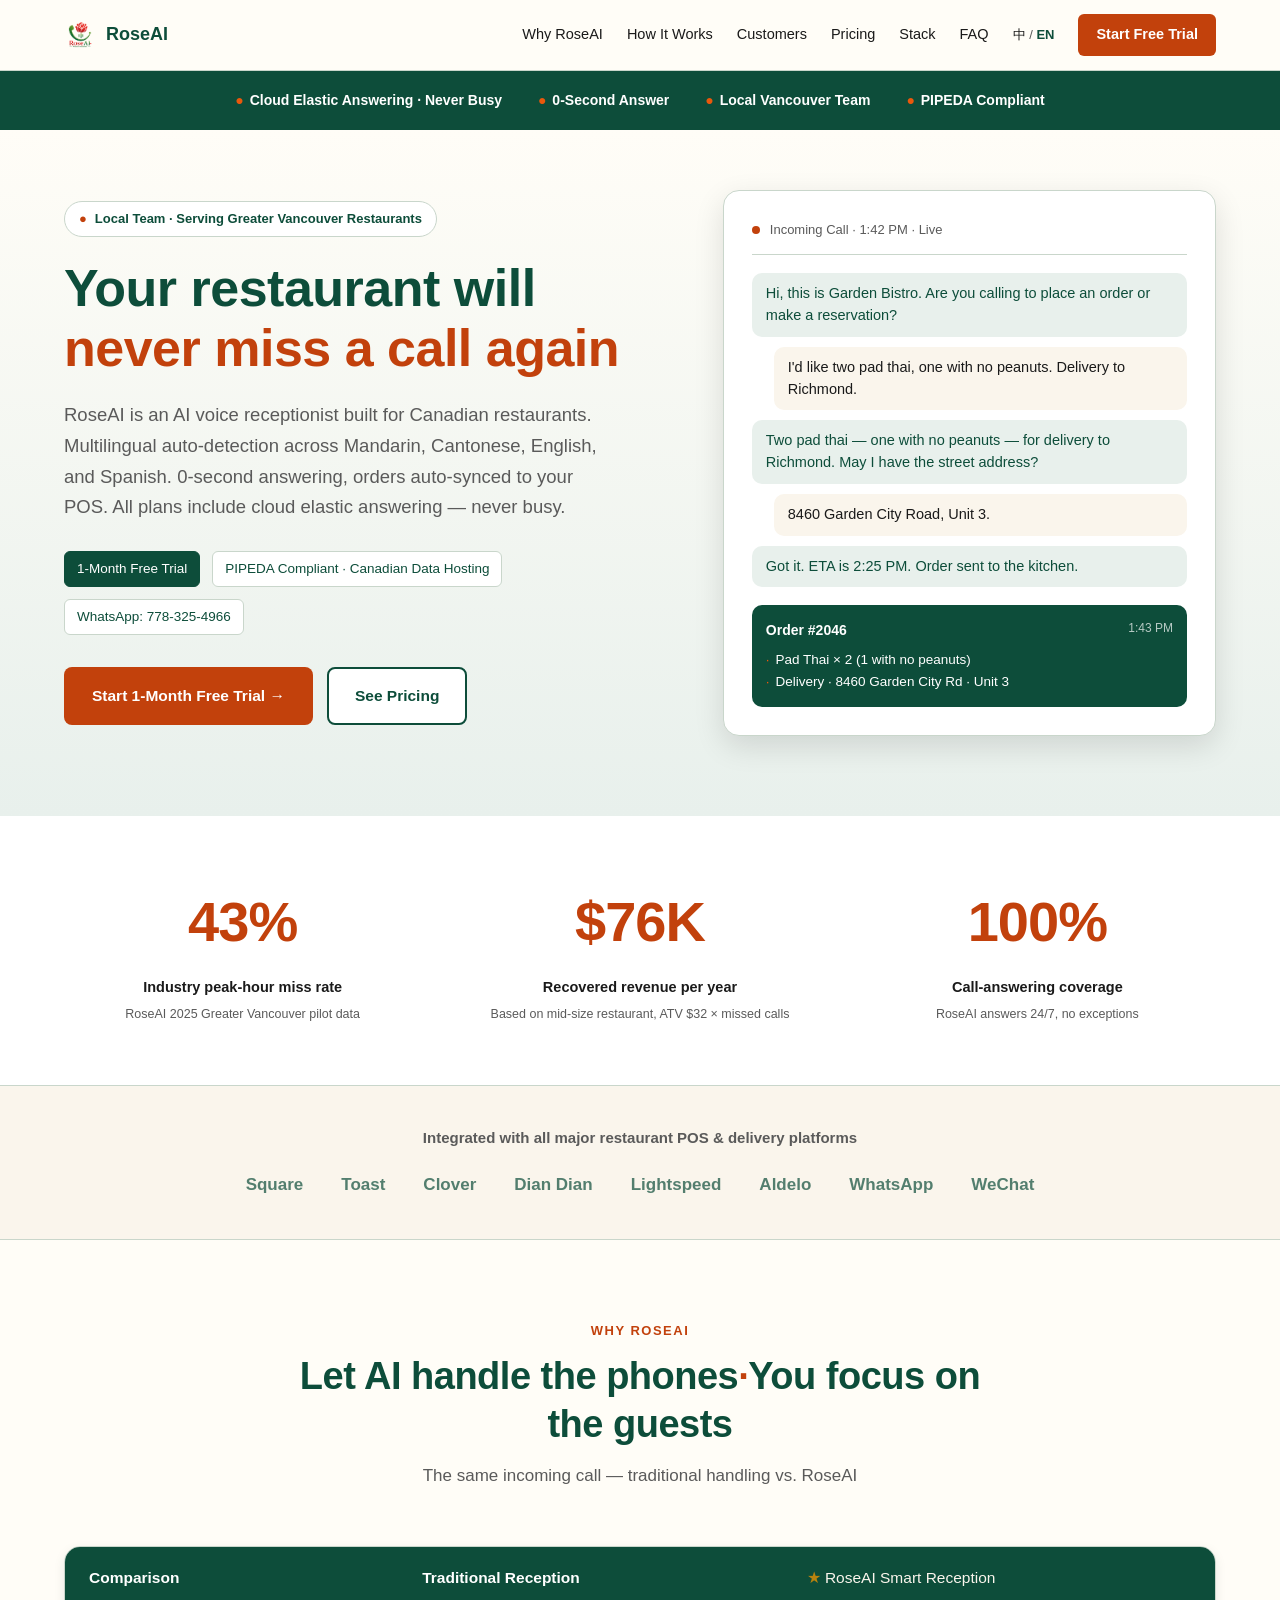
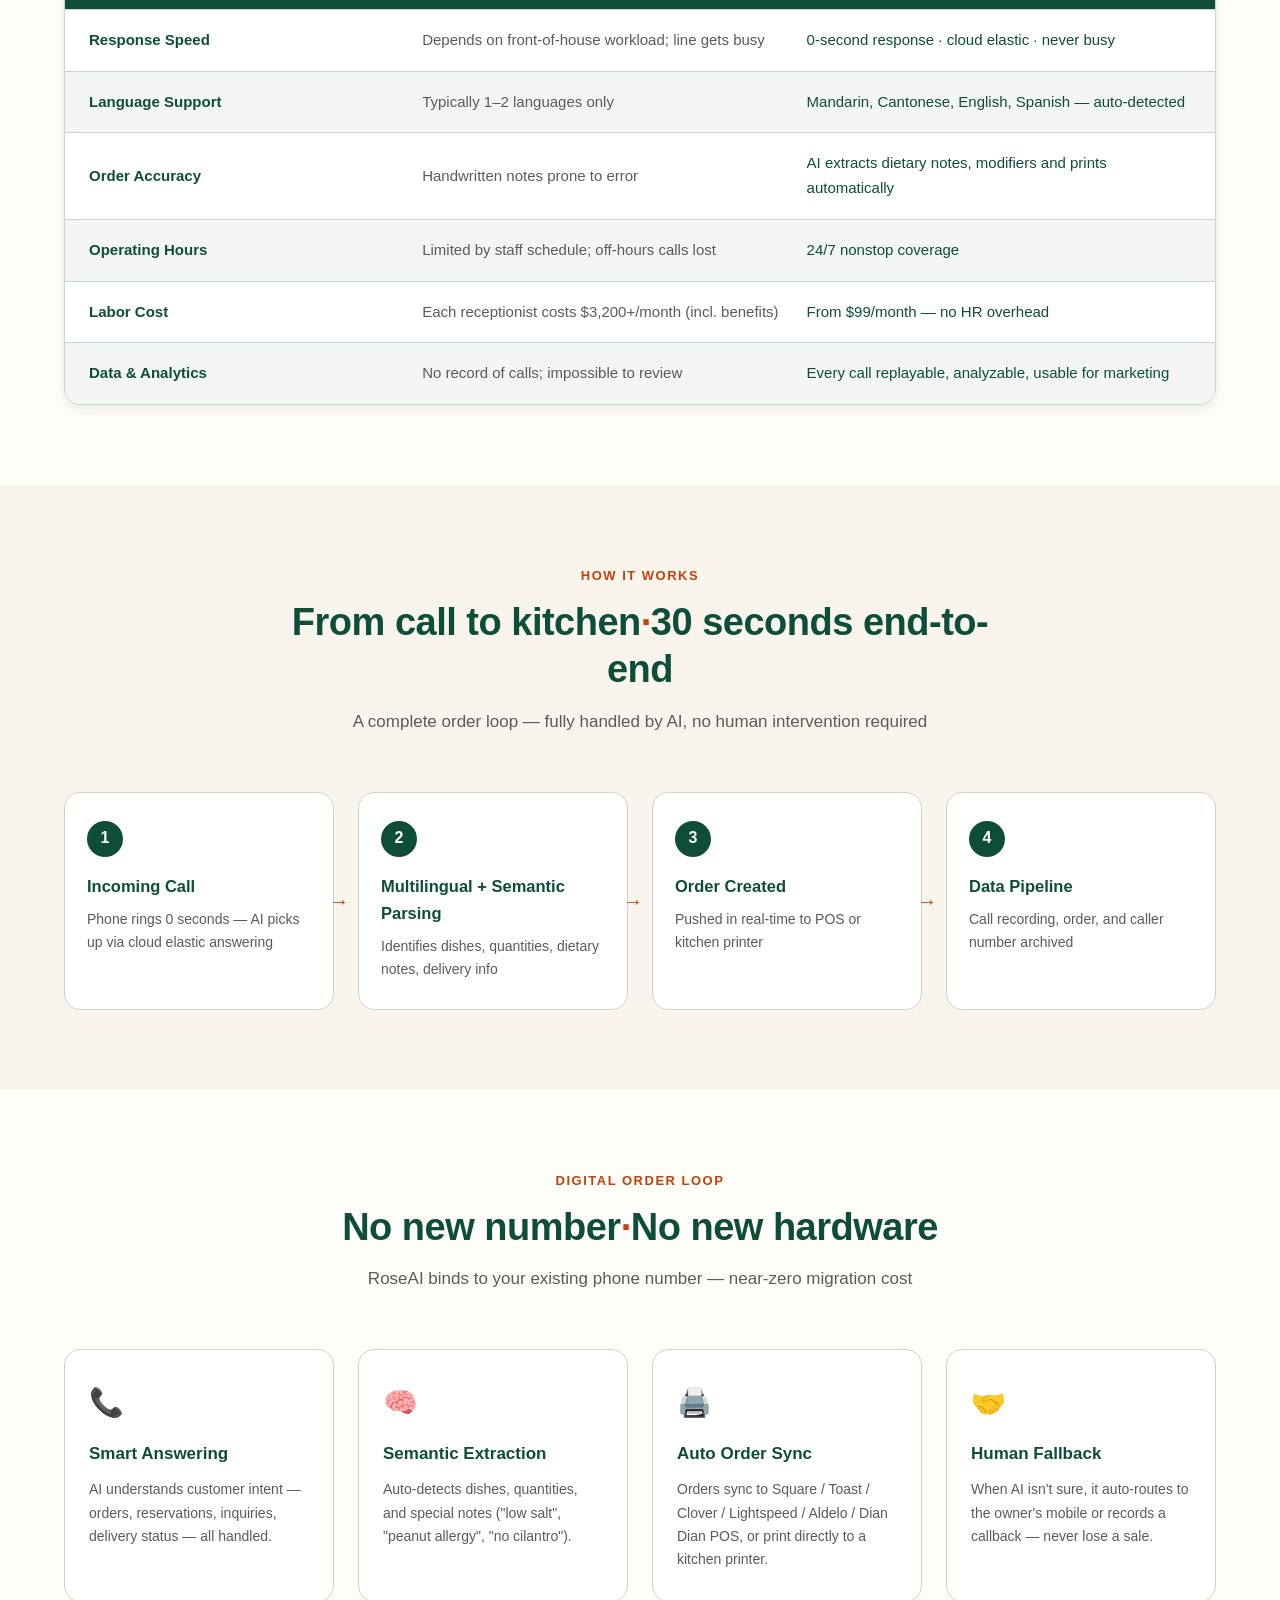
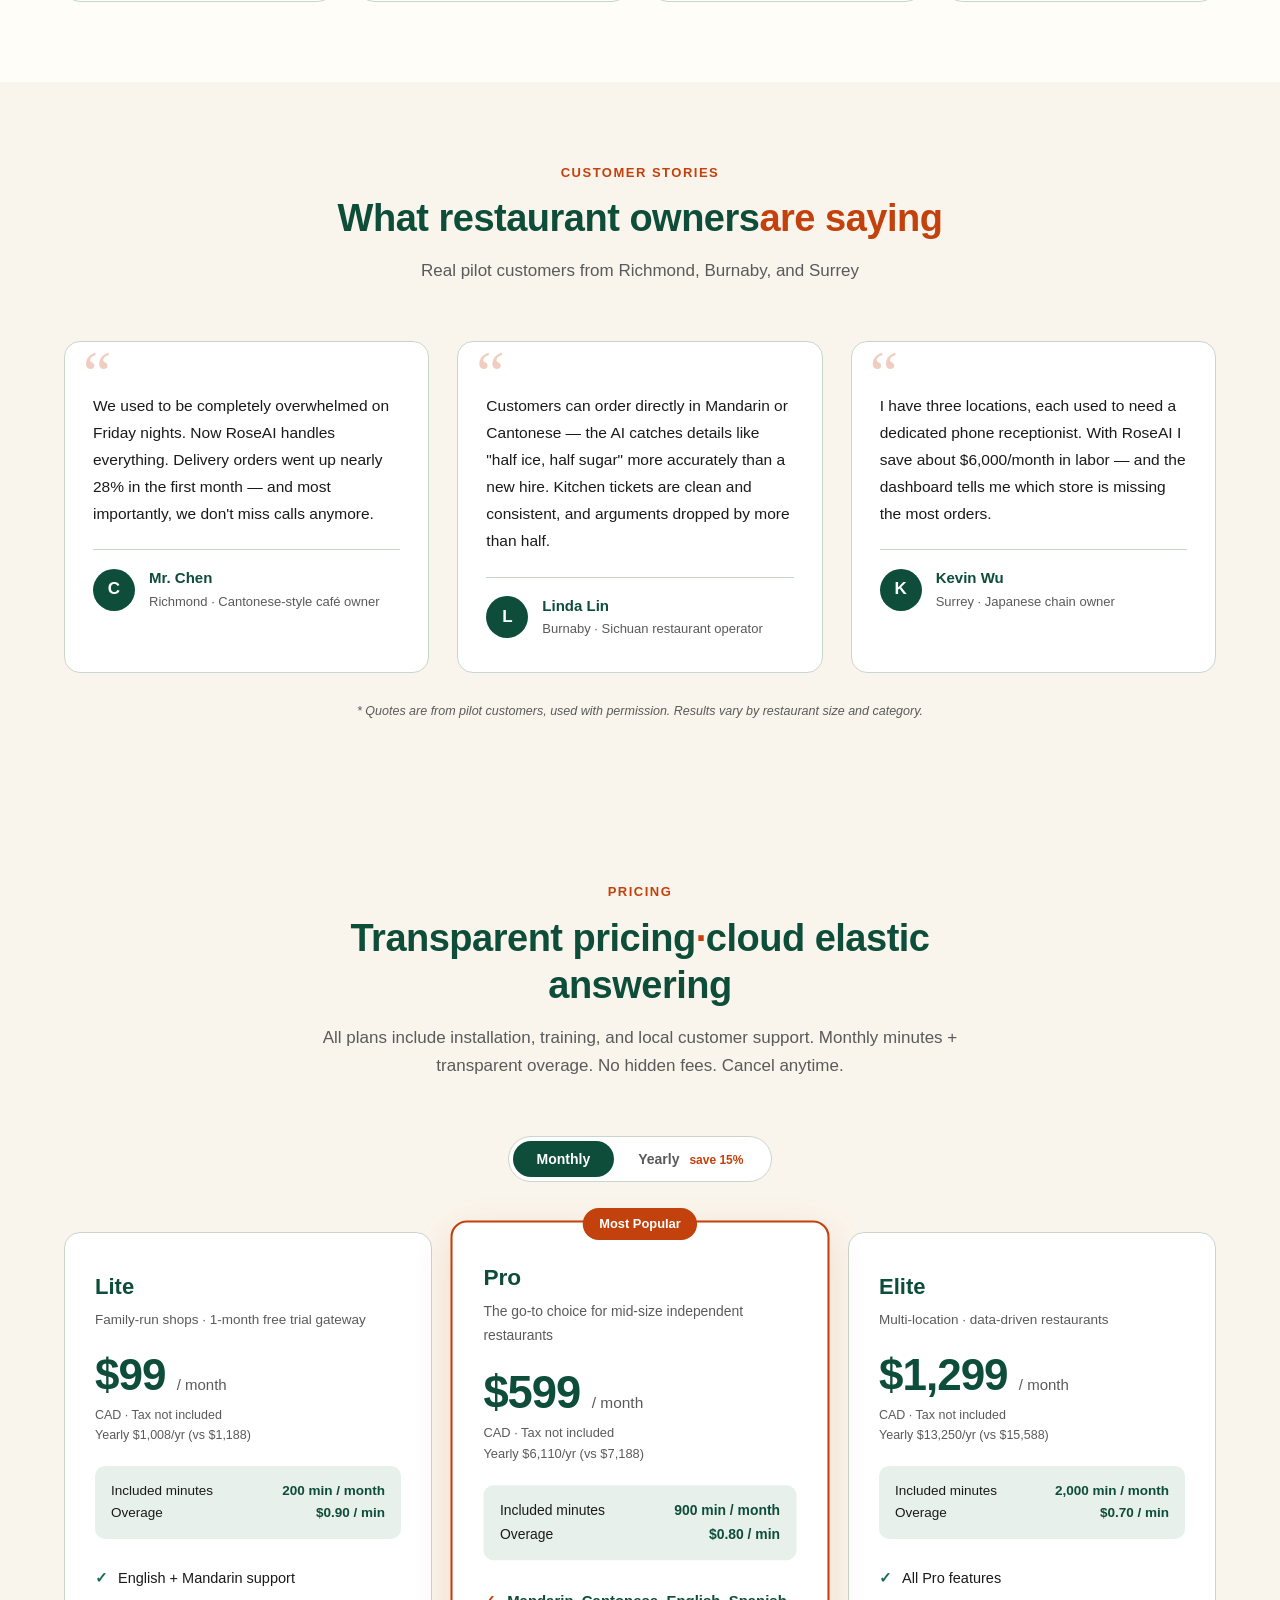
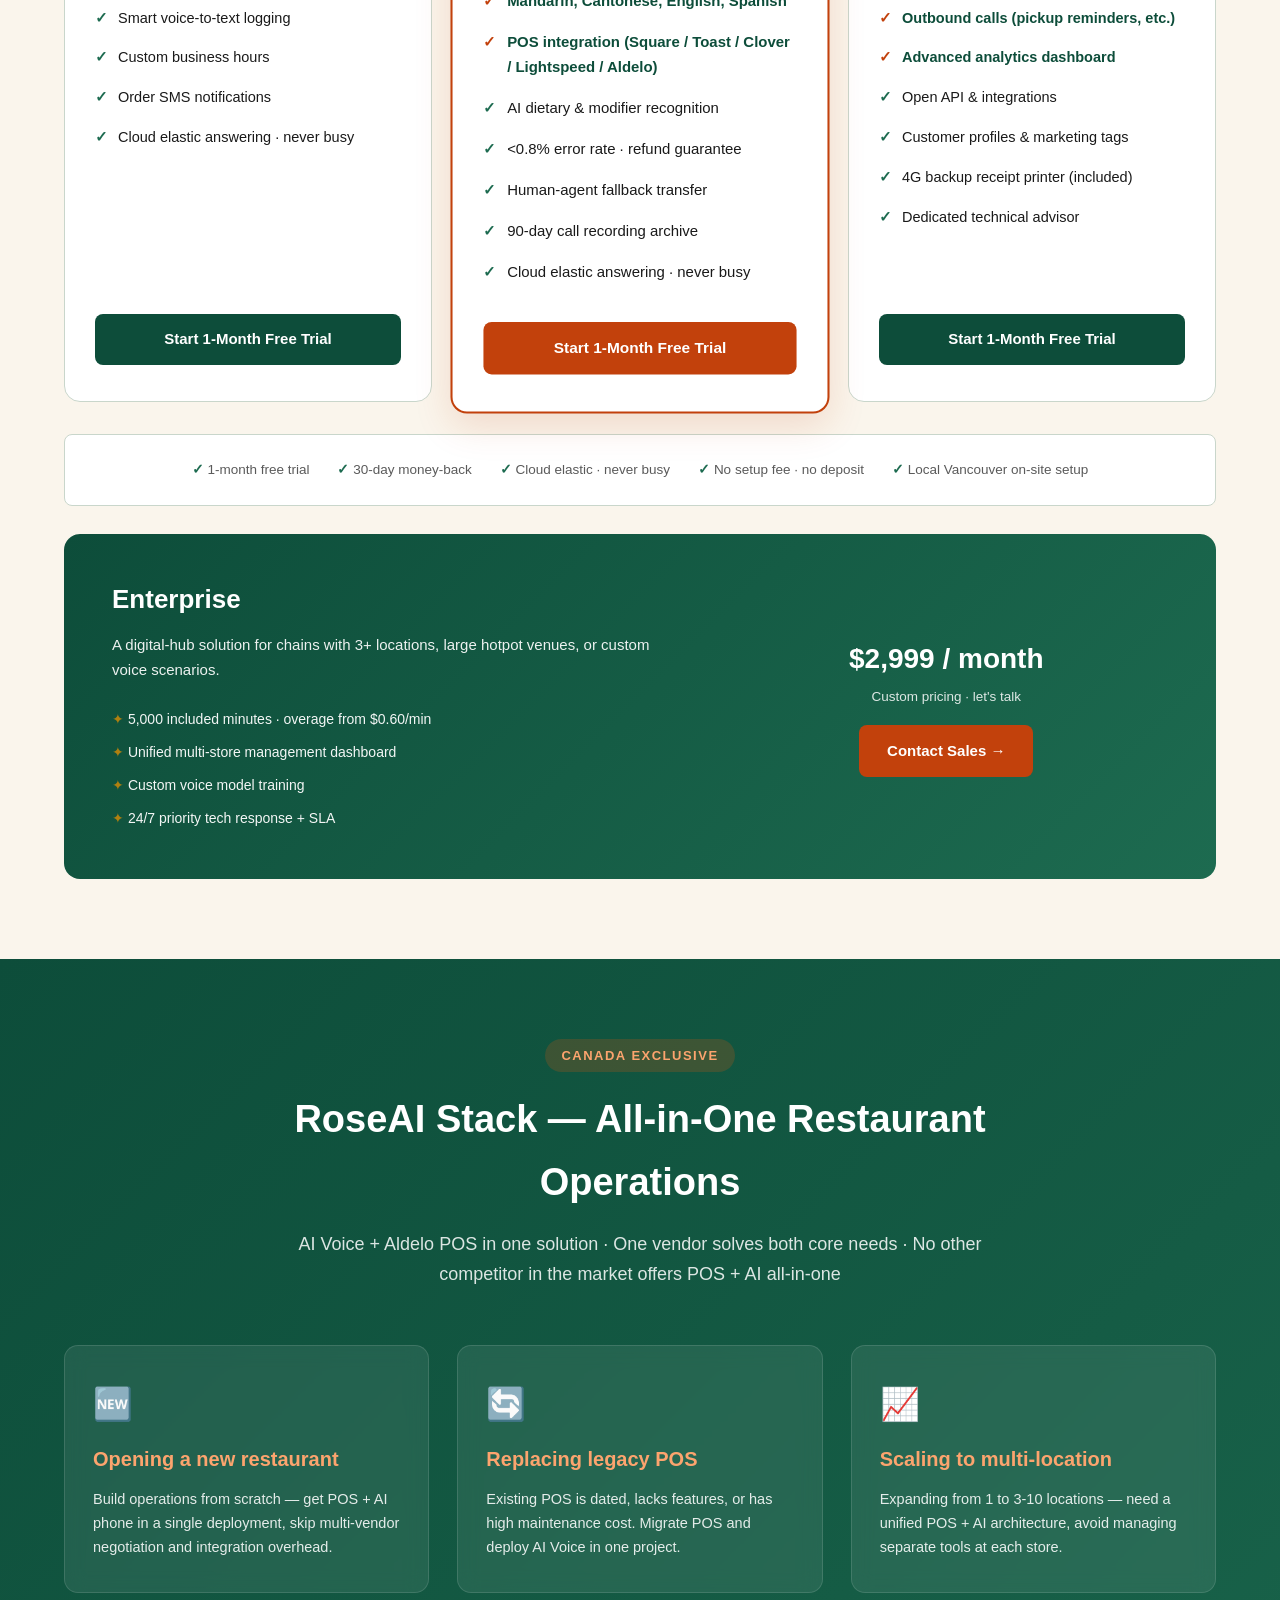
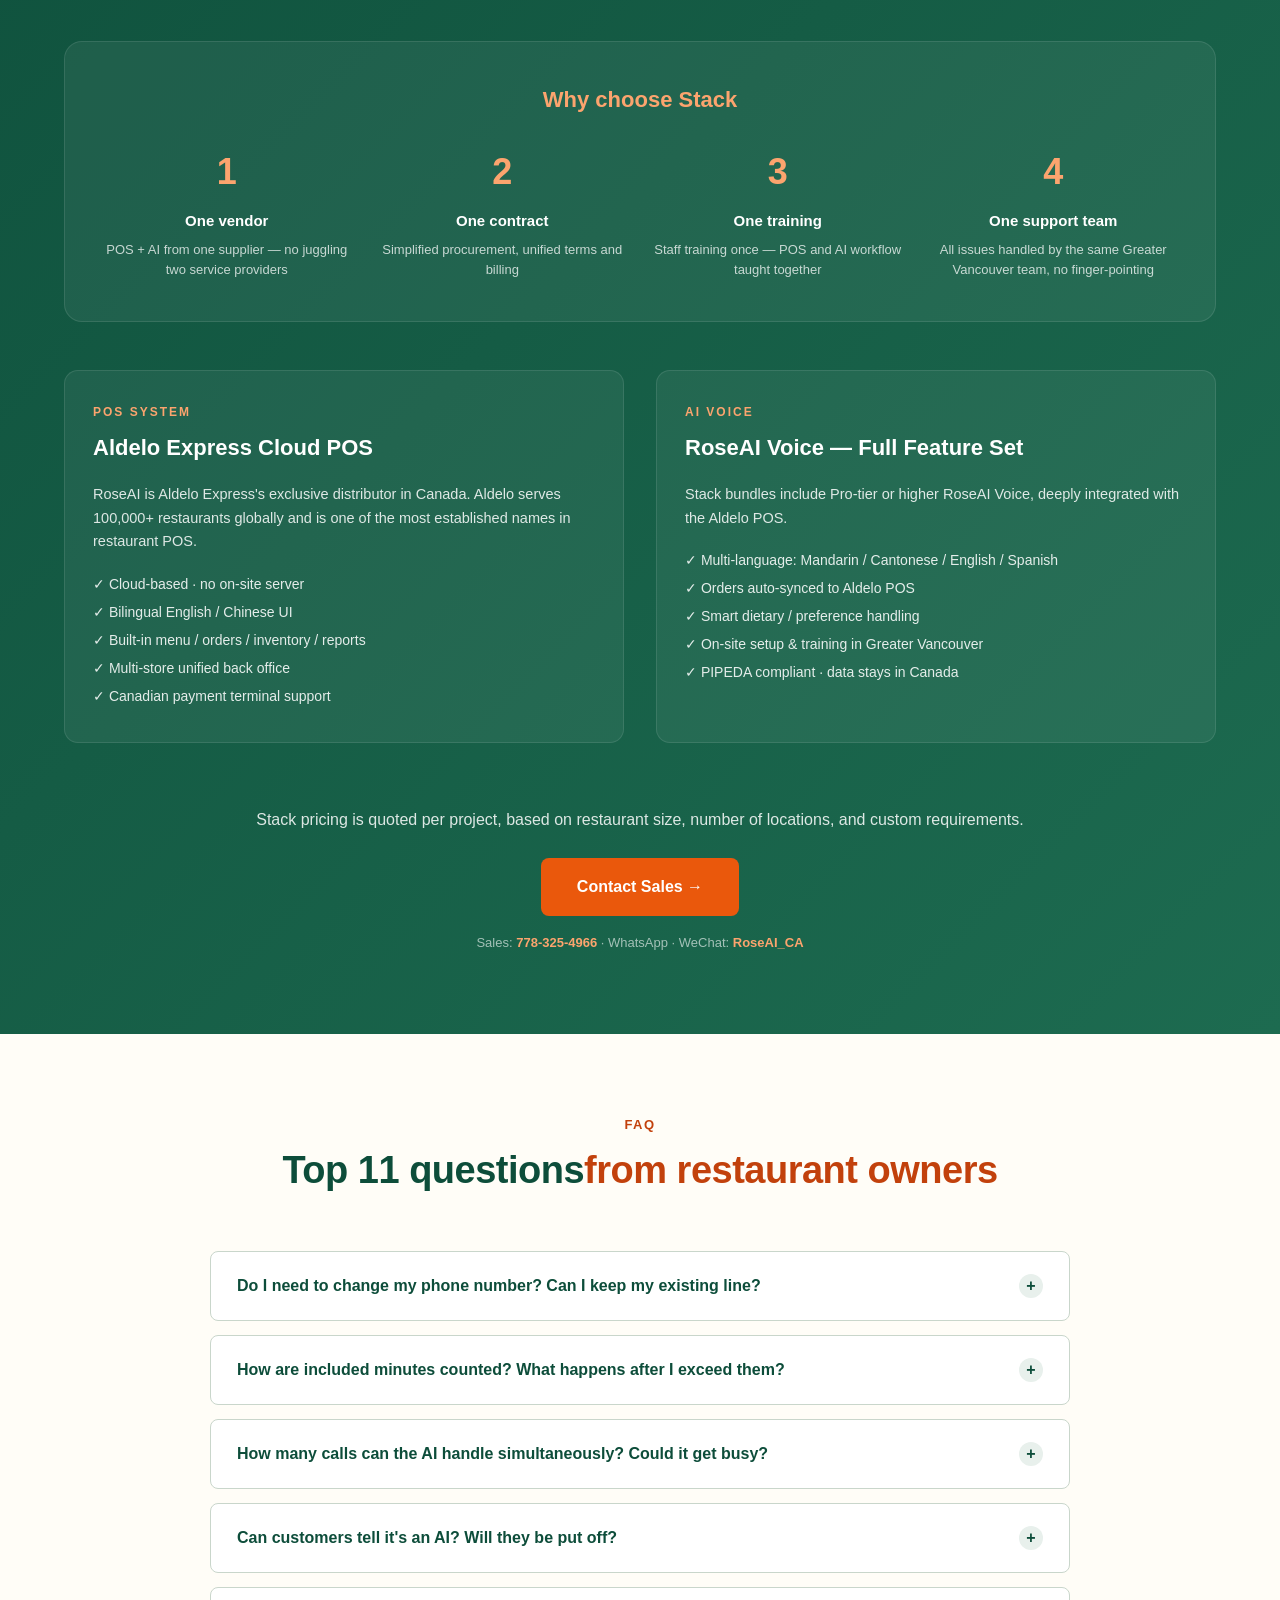
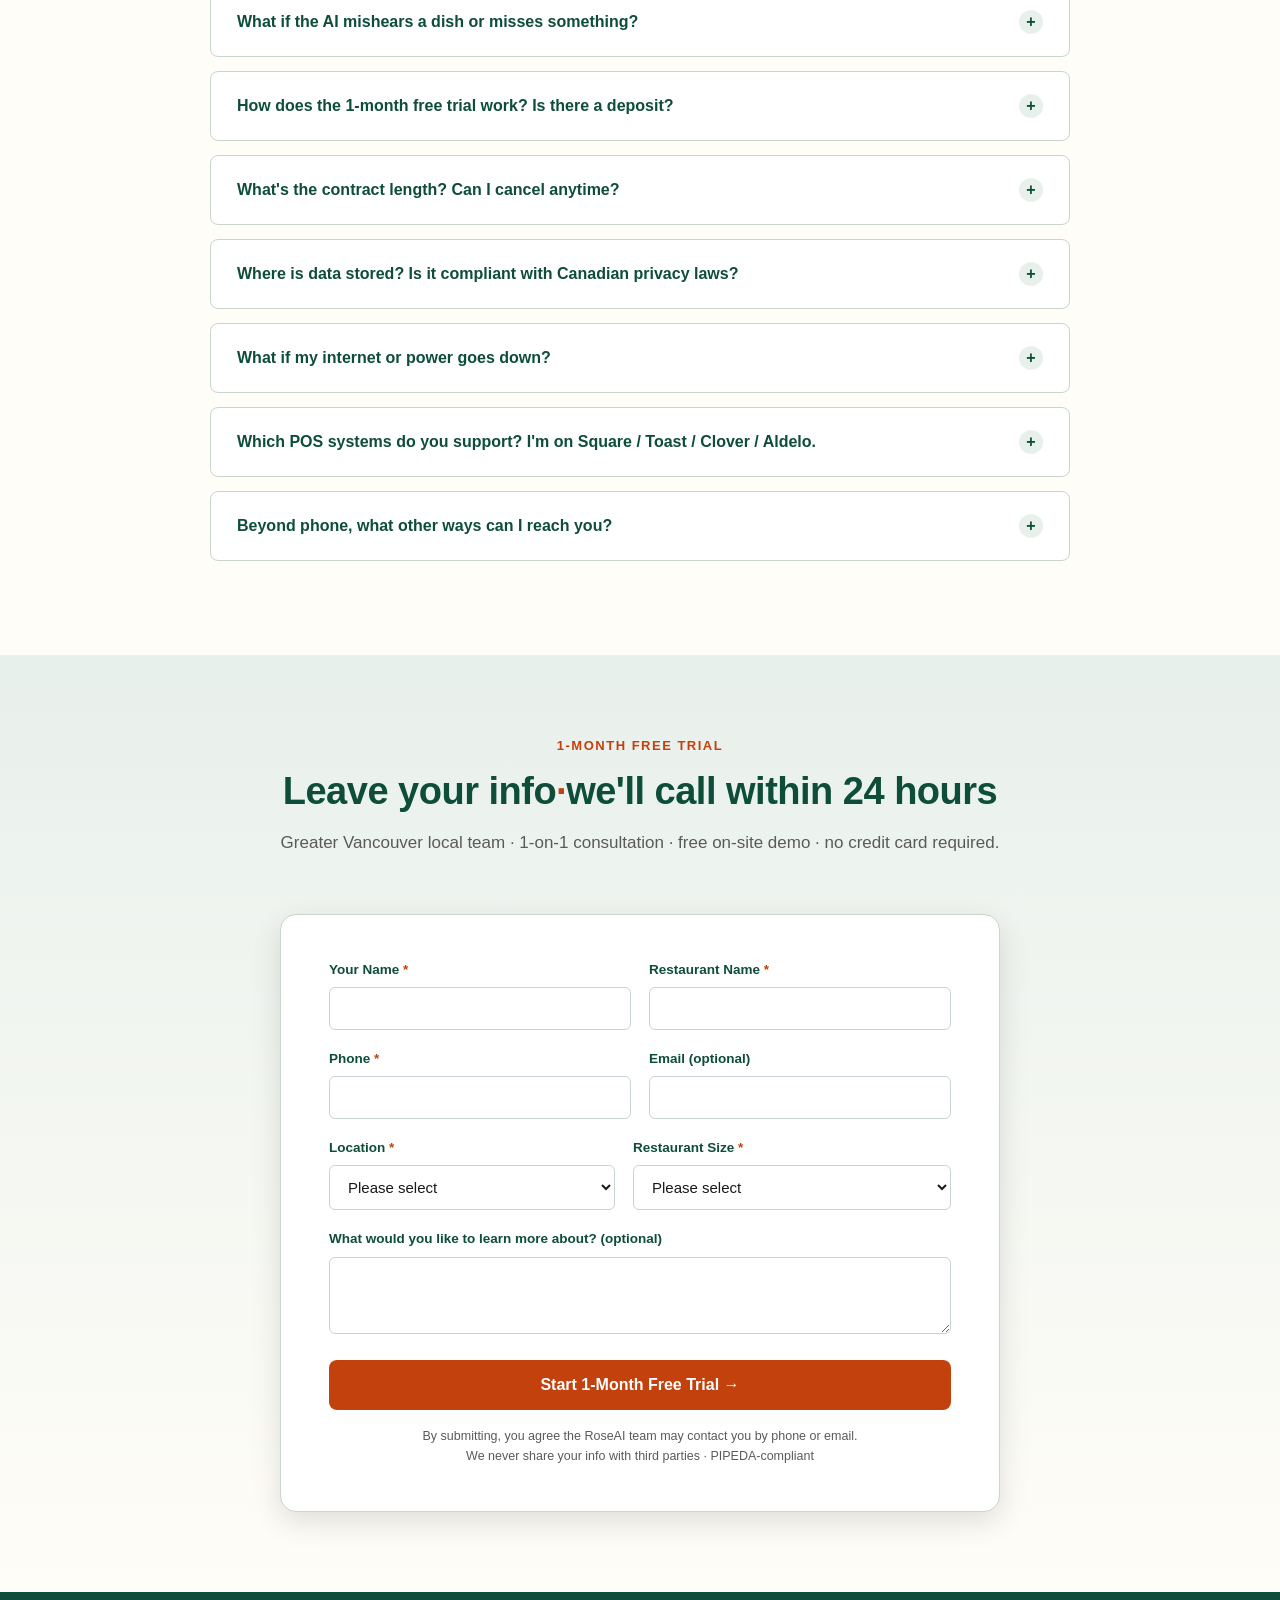
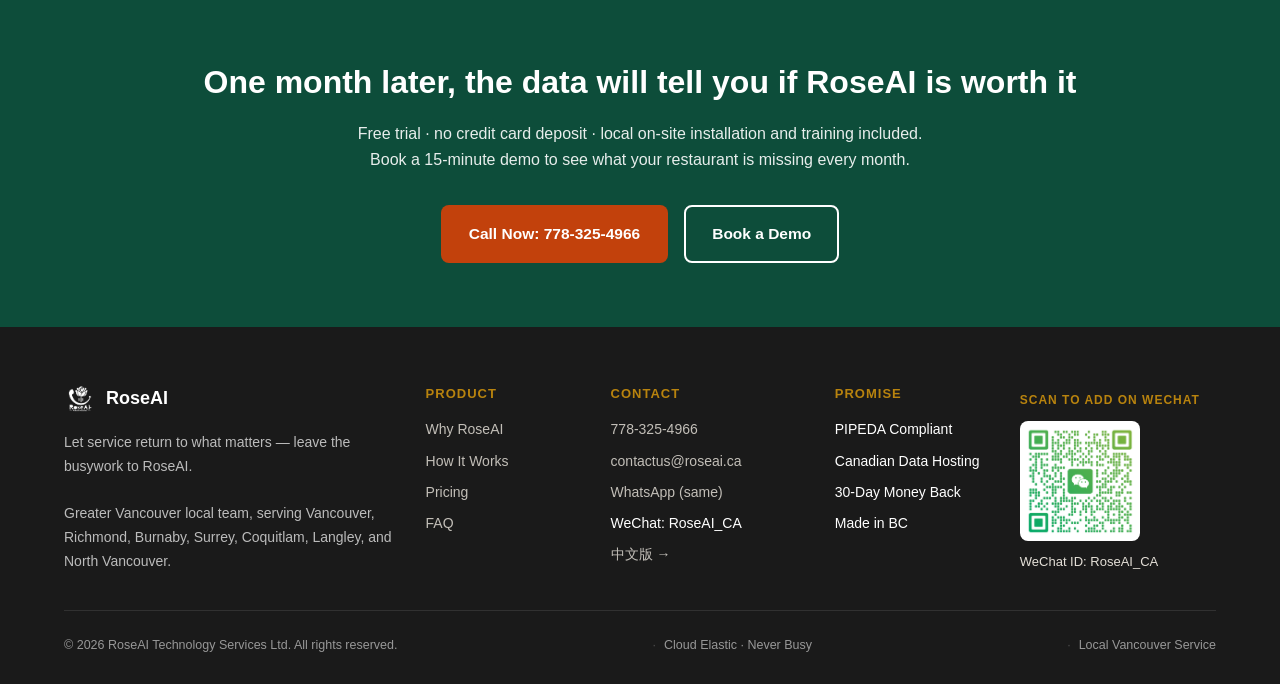
==== commit c4c44c60: "Update to v2026.4 with new pricing, RoseAI Stack section, and EmailJS form Pricing updates (EN + ZH)" ====
--- a/en/index.html
+++ b/en/index.html
@@ -569,6 +569,7 @@
       <a href="#workflow">How It Works</a>
       <a href="#testimonials">Customers</a>
       <a href="#pricing">Pricing</a>
+      <a href="#stack">Stack</a>
       <a href="#faq">FAQ</a>
       <span class="nav-lang"><a href="/zh/">中</a> / <a class="active" href="/en/">EN</a></span>
       <a href="#trial-form" class="nav-cta">Start Free Trial</a>
@@ -865,7 +866,7 @@
         </div>
 
         <div class="price-meta">
-          <div class="price-meta-line"><span>Included minutes</span><strong>100 min / month</strong></div>
+          <div class="price-meta-line"><span>Included minutes</span><strong>200 min / month</strong></div>
           <div class="price-meta-line"><span>Overage</span><strong>$0.90 / min</strong></div>
         </div>
 
@@ -886,20 +887,20 @@
         <div class="price-tag-line">The go-to choice for mid-size independent restaurants</div>
         <div>
           <span class="price-amount">
-            <span class="price-amount-monthly">$349</span>
-            <span class="price-amount-yearly">$3,560</span>
+            <span class="price-amount-monthly">$599</span>
+            <span class="price-amount-yearly">$6,110</span>
           </span>
           <span class="price-period"> / <span class="price-amount-monthly">month</span><span class="price-amount-yearly">year</span></span>
         </div>
         <div class="price-detail">
           CAD · Tax not included<br>
-          <span class="price-amount-monthly">Yearly $3,560/yr (vs $4,188)</span>
-          <span class="price-amount-yearly price-yearly">Save $628/yr vs monthly</span>
+          <span class="price-amount-monthly">Yearly $6,110/yr (vs $7,188)</span>
+          <span class="price-amount-yearly price-yearly">Save $1,078/yr vs monthly</span>
         </div>
 
         <div class="price-meta">
-          <div class="price-meta-line"><span>Included minutes</span><strong>400 min / month</strong></div>
-          <div class="price-meta-line"><span>Overage</span><strong>$0.70 / min</strong></div>
+          <div class="price-meta-line"><span>Included minutes</span><strong>900 min / month</strong></div>
+          <div class="price-meta-line"><span>Overage</span><strong>$0.80 / min</strong></div>
         </div>
 
         <ul class="price-features">
@@ -920,20 +921,20 @@
         <div class="price-tag-line">Multi-location · data-driven restaurants</div>
         <div>
           <span class="price-amount">
-            <span class="price-amount-monthly">$699</span>
-            <span class="price-amount-yearly">$7,130</span>
+            <span class="price-amount-monthly">$1,299</span>
+            <span class="price-amount-yearly">$13,250</span>
           </span>
           <span class="price-period"> / <span class="price-amount-monthly">month</span><span class="price-amount-yearly">year</span></span>
         </div>
         <div class="price-detail">
           CAD · Tax not included<br>
-          <span class="price-amount-monthly">Yearly $7,130/yr (vs $8,388)</span>
-          <span class="price-amount-yearly price-yearly">Save $1,258/yr vs monthly</span>
+          <span class="price-amount-monthly">Yearly $13,250/yr (vs $15,588)</span>
+          <span class="price-amount-yearly price-yearly">Save $2,338/yr vs monthly</span>
         </div>
 
         <div class="price-meta">
-          <div class="price-meta-line"><span>Included minutes</span><strong>1,000 min / month</strong></div>
-          <div class="price-meta-line"><span>Overage</span><strong>$0.60 / min</strong></div>
+          <div class="price-meta-line"><span>Included minutes</span><strong>2,000 min / month</strong></div>
+          <div class="price-meta-line"><span>Overage</span><strong>$0.70 / min</strong></div>
         </div>
 
         <ul class="price-features">
@@ -964,17 +965,109 @@
         <h3>Enterprise</h3>
         <p>A digital-hub solution for chains with 3+ locations, large hotpot venues, or custom voice scenarios.</p>
         <ul class="enterprise-features">
-          <li>6,000+ included minutes · overage from $0.50/min</li>
+          <li>5,000 included minutes · overage from $0.60/min</li>
           <li>Unified multi-store management dashboard</li>
           <li>Custom voice model training</li>
           <li>24/7 priority tech response + SLA</li>
         </ul>
       </div>
       <div class="enterprise-price">
-        <div class="enterprise-price-big">$2,500+ / month</div>
+        <div class="enterprise-price-big">$2,999 / month</div>
         <div class="enterprise-price-small">Custom pricing · let's talk</div>
         <a href="#trial-form" class="enterprise-cta">Contact Sales →</a>
       </div>
+    </div>
+  </div>
+</section>
+
+<!-- ============ STACK FULL SOLUTION ============ -->
+<section class="section" id="stack" style="background:linear-gradient(135deg, #0D4D3A 0%, #1D6B50 100%); color:var(--white);">
+  <div class="container">
+    <div class="section-head" style="text-align:center;">
+      <div style="display:inline-block; background:rgba(234,88,12,0.2); color:#FCA46E; padding:6px 16px; border-radius:20px; font-size:13px; font-weight:600; letter-spacing:1.5px; margin-bottom:16px;">CANADA EXCLUSIVE</div>
+      <h2 style="color:var(--white); font-size:38px; margin-bottom:16px;">RoseAI Stack — All-in-One Restaurant Operations</h2>
+      <p style="color:rgba(255,255,255,0.85); font-size:18px; max-width:760px; margin:0 auto;">AI Voice + Aldelo POS in one solution · One vendor solves both core needs · No other competitor in the market offers POS + AI all-in-one</p>
+    </div>
+
+    <!-- When to use Stack -->
+    <div style="display:grid; grid-template-columns:repeat(3, 1fr); gap:28px; margin-top:48px; margin-bottom:48px;">
+      <div style="background:rgba(255,255,255,0.08); border-radius:14px; padding:32px 28px; backdrop-filter:blur(10px); border:1px solid rgba(255,255,255,0.12);">
+        <div style="font-size:32px; margin-bottom:12px;">🆕</div>
+        <h3 style="color:#FCA46E; font-size:20px; margin-bottom:12px;">Opening a new restaurant</h3>
+        <p style="color:rgba(255,255,255,0.88); font-size:14.5px; line-height:1.65;">Build operations from scratch — get POS + AI phone in a single deployment, skip multi-vendor negotiation and integration overhead.</p>
+      </div>
+      <div style="background:rgba(255,255,255,0.08); border-radius:14px; padding:32px 28px; backdrop-filter:blur(10px); border:1px solid rgba(255,255,255,0.12);">
+        <div style="font-size:32px; margin-bottom:12px;">🔄</div>
+        <h3 style="color:#FCA46E; font-size:20px; margin-bottom:12px;">Replacing legacy POS</h3>
+        <p style="color:rgba(255,255,255,0.88); font-size:14.5px; line-height:1.65;">Existing POS is dated, lacks features, or has high maintenance cost. Migrate POS and deploy AI Voice in one project.</p>
+      </div>
+      <div style="background:rgba(255,255,255,0.08); border-radius:14px; padding:32px 28px; backdrop-filter:blur(10px); border:1px solid rgba(255,255,255,0.12);">
+        <div style="font-size:32px; margin-bottom:12px;">📈</div>
+        <h3 style="color:#FCA46E; font-size:20px; margin-bottom:12px;">Scaling to multi-location</h3>
+        <p style="color:rgba(255,255,255,0.88); font-size:14.5px; line-height:1.65;">Expanding from 1 to 3-10 locations — need a unified POS + AI architecture, avoid managing separate tools at each store.</p>
+      </div>
+    </div>
+
+    <!-- Why Stack -->
+    <div style="background:rgba(255,253,247,0.06); border-radius:18px; padding:40px 36px; margin-bottom:48px; border:1px solid rgba(255,255,255,0.1);">
+      <h3 style="color:#FCA46E; font-size:22px; margin-bottom:24px; text-align:center;">Why choose Stack</h3>
+      <div style="display:grid; grid-template-columns:repeat(4, 1fr); gap:24px;">
+        <div style="text-align:center;">
+          <div style="font-size:36px; font-weight:700; color:#FCA46E; margin-bottom:8px;">1</div>
+          <h4 style="font-size:15px; color:var(--white); margin-bottom:6px;">One vendor</h4>
+          <p style="font-size:13px; color:rgba(255,255,255,0.75); line-height:1.55;">POS + AI from one supplier — no juggling two service providers</p>
+        </div>
+        <div style="text-align:center;">
+          <div style="font-size:36px; font-weight:700; color:#FCA46E; margin-bottom:8px;">2</div>
+          <h4 style="font-size:15px; color:var(--white); margin-bottom:6px;">One contract</h4>
+          <p style="font-size:13px; color:rgba(255,255,255,0.75); line-height:1.55;">Simplified procurement, unified terms and billing</p>
+        </div>
+        <div style="text-align:center;">
+          <div style="font-size:36px; font-weight:700; color:#FCA46E; margin-bottom:8px;">3</div>
+          <h4 style="font-size:15px; color:var(--white); margin-bottom:6px;">One training</h4>
+          <p style="font-size:13px; color:rgba(255,255,255,0.75); line-height:1.55;">Staff training once — POS and AI workflow taught together</p>
+        </div>
+        <div style="text-align:center;">
+          <div style="font-size:36px; font-weight:700; color:#FCA46E; margin-bottom:8px;">4</div>
+          <h4 style="font-size:15px; color:var(--white); margin-bottom:6px;">One support team</h4>
+          <p style="font-size:13px; color:rgba(255,255,255,0.75); line-height:1.55;">All issues handled by the same Greater Vancouver team, no finger-pointing</p>
+        </div>
+      </div>
+    </div>
+
+    <!-- Components -->
+    <div style="display:grid; grid-template-columns:1fr 1fr; gap:32px; margin-bottom:48px;">
+      <div style="background:rgba(255,255,255,0.06); border-radius:14px; padding:32px 28px; border:1px solid rgba(255,255,255,0.1);">
+        <div style="color:#FCA46E; font-size:12px; font-weight:700; letter-spacing:2px; margin-bottom:8px;">POS SYSTEM</div>
+        <h3 style="color:var(--white); font-size:22px; margin-bottom:16px;">Aldelo Express Cloud POS</h3>
+        <p style="color:rgba(255,255,255,0.85); font-size:14.5px; line-height:1.65; margin-bottom:16px;">RoseAI is Aldelo Express's exclusive distributor in Canada. Aldelo serves 100,000+ restaurants globally and is one of the most established names in restaurant POS.</p>
+        <ul style="list-style:none; padding:0; color:rgba(255,255,255,0.88); font-size:14px; line-height:2;">
+          <li>✓ Cloud-based · no on-site server</li>
+          <li>✓ Bilingual English / Chinese UI</li>
+          <li>✓ Built-in menu / orders / inventory / reports</li>
+          <li>✓ Multi-store unified back office</li>
+          <li>✓ Canadian payment terminal support</li>
+        </ul>
+      </div>
+      <div style="background:rgba(255,255,255,0.06); border-radius:14px; padding:32px 28px; border:1px solid rgba(255,255,255,0.1);">
+        <div style="color:#FCA46E; font-size:12px; font-weight:700; letter-spacing:2px; margin-bottom:8px;">AI VOICE</div>
+        <h3 style="color:var(--white); font-size:22px; margin-bottom:16px;">RoseAI Voice — Full Feature Set</h3>
+        <p style="color:rgba(255,255,255,0.85); font-size:14.5px; line-height:1.65; margin-bottom:16px;">Stack bundles include Pro-tier or higher RoseAI Voice, deeply integrated with the Aldelo POS.</p>
+        <ul style="list-style:none; padding:0; color:rgba(255,255,255,0.88); font-size:14px; line-height:2;">
+          <li>✓ Multi-language: Mandarin / Cantonese / English / Spanish</li>
+          <li>✓ Orders auto-synced to Aldelo POS</li>
+          <li>✓ Smart dietary / preference handling</li>
+          <li>✓ On-site setup & training in Greater Vancouver</li>
+          <li>✓ PIPEDA compliant · data stays in Canada</li>
+        </ul>
+      </div>
+    </div>
+
+    <!-- CTA -->
+    <div style="text-align:center; padding-top:16px;">
+      <p style="color:rgba(255,255,255,0.85); font-size:16px; margin-bottom:24px;">Stack pricing is quoted per project, based on restaurant size, number of locations, and custom requirements.</p>
+      <a href="#trial-form" style="display:inline-block; background:var(--orange-light); color:var(--white); padding:16px 36px; border-radius:8px; font-weight:700; font-size:16px; text-decoration:none; transition:all 0.2s;">Contact Sales →</a>
+      <p style="color:rgba(255,255,255,0.6); font-size:13px; margin-top:16px;">Sales: <strong style="color:#FCA46E;">778-325-4966</strong> · WhatsApp · WeChat: <strong style="color:#FCA46E;">RoseAI_CA</strong></p>
     </div>
   </div>
 </section>
@@ -1002,8 +1095,8 @@
           How are included minutes counted? What happens after I exceed them?<span class="faq-toggle">+</span>
         </button>
         <div class="faq-answer">
-          Each call is billed by rounded-up minute from AI pickup to hangup. An average call lasts about 2 minutes. Lite's 100 minutes ≈ 50 calls, Pro's 400 ≈ 200 calls, Elite's 1,000 ≈ 500 calls.<br><br>
-          After included minutes, Lite charges <strong>$0.90/min</strong>, Pro <strong>$0.70/min</strong>, Elite <strong>$0.60/min</strong>, Enterprise <strong>$0.50/min</strong>. You get auto-SMS alerts at <strong>80% / 100% / 120%</strong> usage — fully transparent. You can also set a hard cap that switches to voicemail mode automatically.
+          Each call is billed by rounded-up minute from AI pickup to hangup. An average call lasts about 2 minutes. Lite's 200 minutes ≈ 50 calls, Pro's 400 ≈ 200 calls, Elite's 1,000 ≈ 500 calls.<br><br>
+          After included minutes, Lite charges <strong>$0.90/min</strong>, Pro <strong>$0.80/min</strong>, Elite <strong>$0.70/min</strong>, Enterprise <strong>$0.60/min</strong>. You get auto-SMS alerts at <strong>80% / 100% / 120%</strong> usage — fully transparent. You can also set a hard cap that switches to voicemail mode automatically.
         </div>
       </div>
 
@@ -1041,7 +1134,7 @@
         </button>
         <div class="faq-answer">
           Free for 1 month. No deposit. The trial gives you <strong>full Lite-tier features</strong> (English/Mandarin answering, smart logging, SMS order push) + <strong>100 free call minutes</strong>.<br><br>
-          Beyond 100 minutes, calls are billed at <strong>$0.90/min</strong> — same as paid Lite. We require a credit card on file (used only for overage; no deposit). We send a reminder 7 days before the trial ends. After the trial, you'll either auto-continue to Lite at $99/month or you can upgrade to Pro at $349/month yourself. <strong>Zero pressure, cancel anytime.</strong><br><br>
+          Beyond 200 minutes, calls are billed at <strong>$0.90/min</strong> — same as paid Lite. We require a credit card on file (used only for overage; no deposit). We send a reminder 7 days before the trial ends. After the trial, you'll either auto-continue to Lite at $99/month or you can upgrade to Pro at $349/month yourself. <strong>Zero pressure, cancel anytime.</strong><br><br>
           Note: Pro-only features (Cantonese, Spanish, POS integration, etc.) are not included in the trial — those require subscribing to Pro directly.
         </div>
       </div>
@@ -1106,7 +1199,7 @@
 
     <form class="form-card" id="trialFormCard" novalidate>
       <div class="form-content">
-      <input type="text" name="_honey" class="honeypot" tabindex="-1" autocomplete="off" style="display:none">
+      <input type="text" name="_honey" style="display:none" tabindex="-1" autocomplete="off">
       <div class="form-row">
         <div class="form-field">
           <label>Your Name <span class="req">*</span></label>
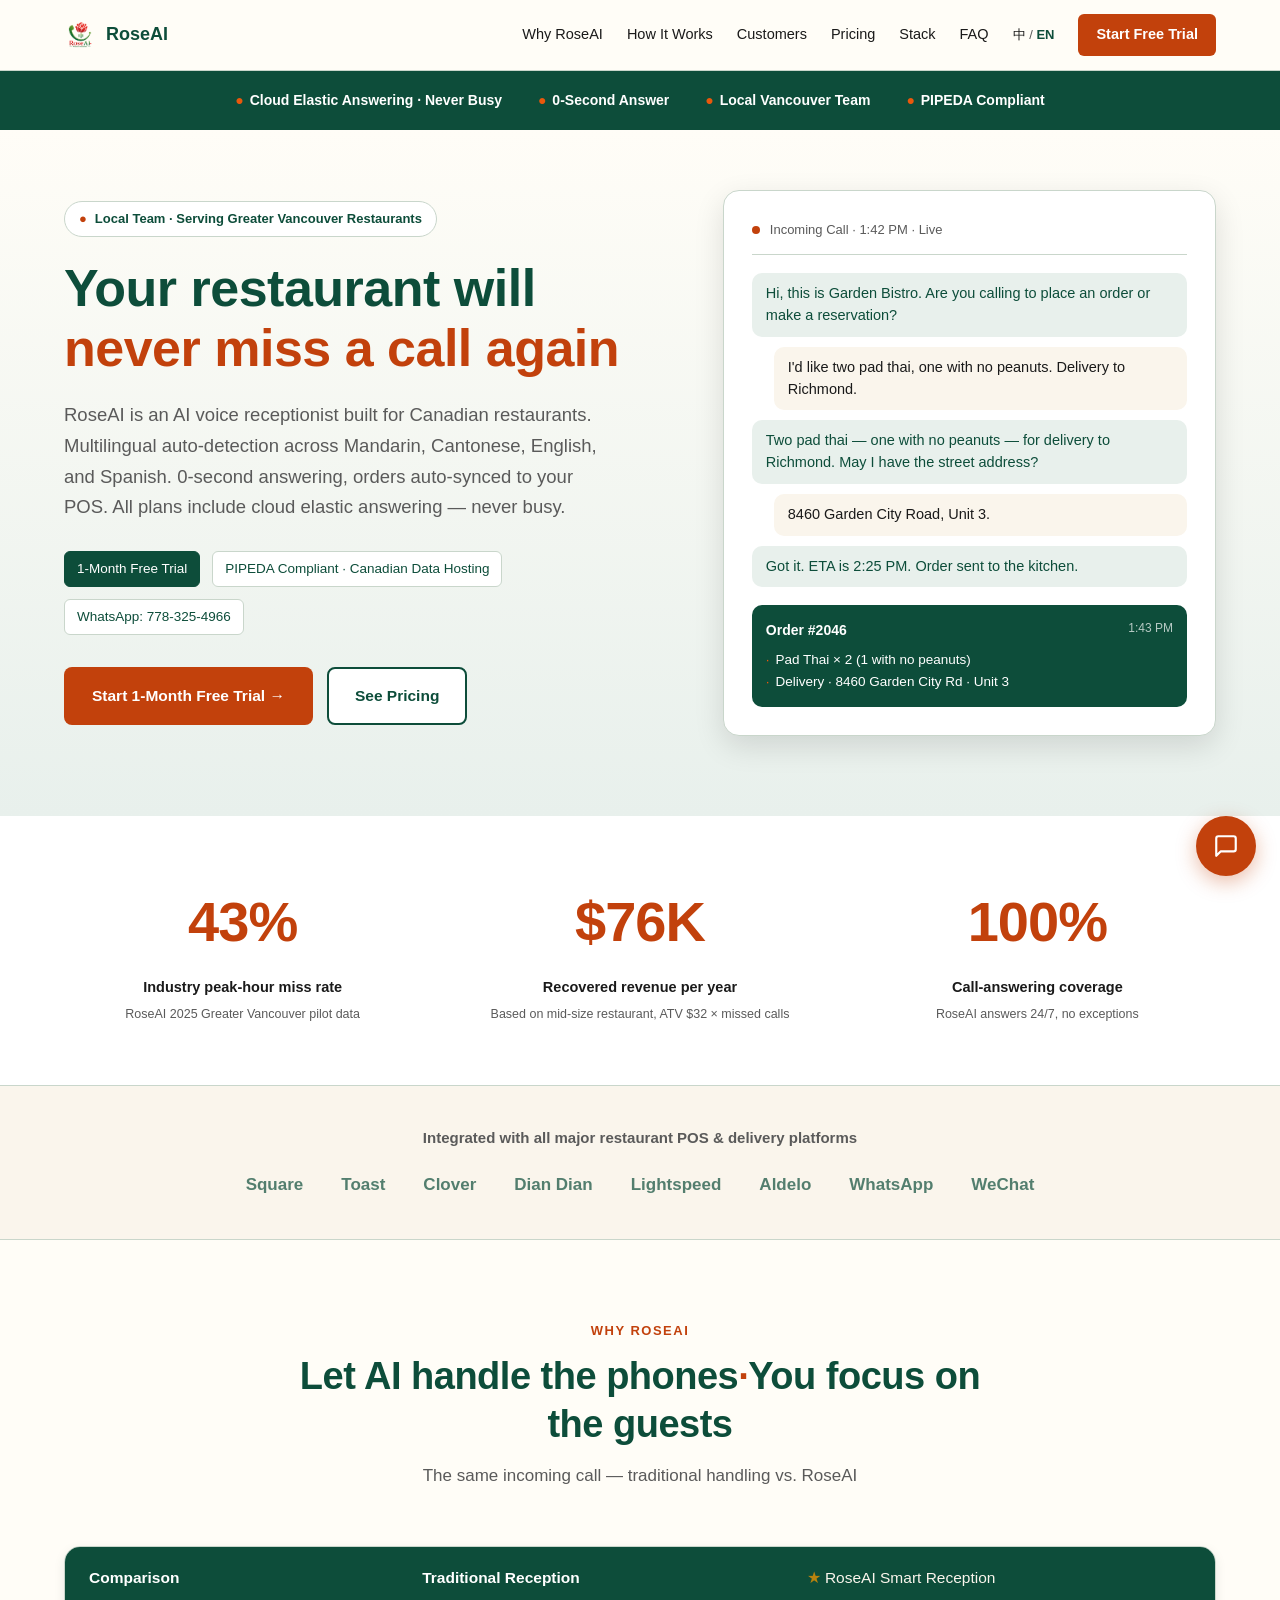
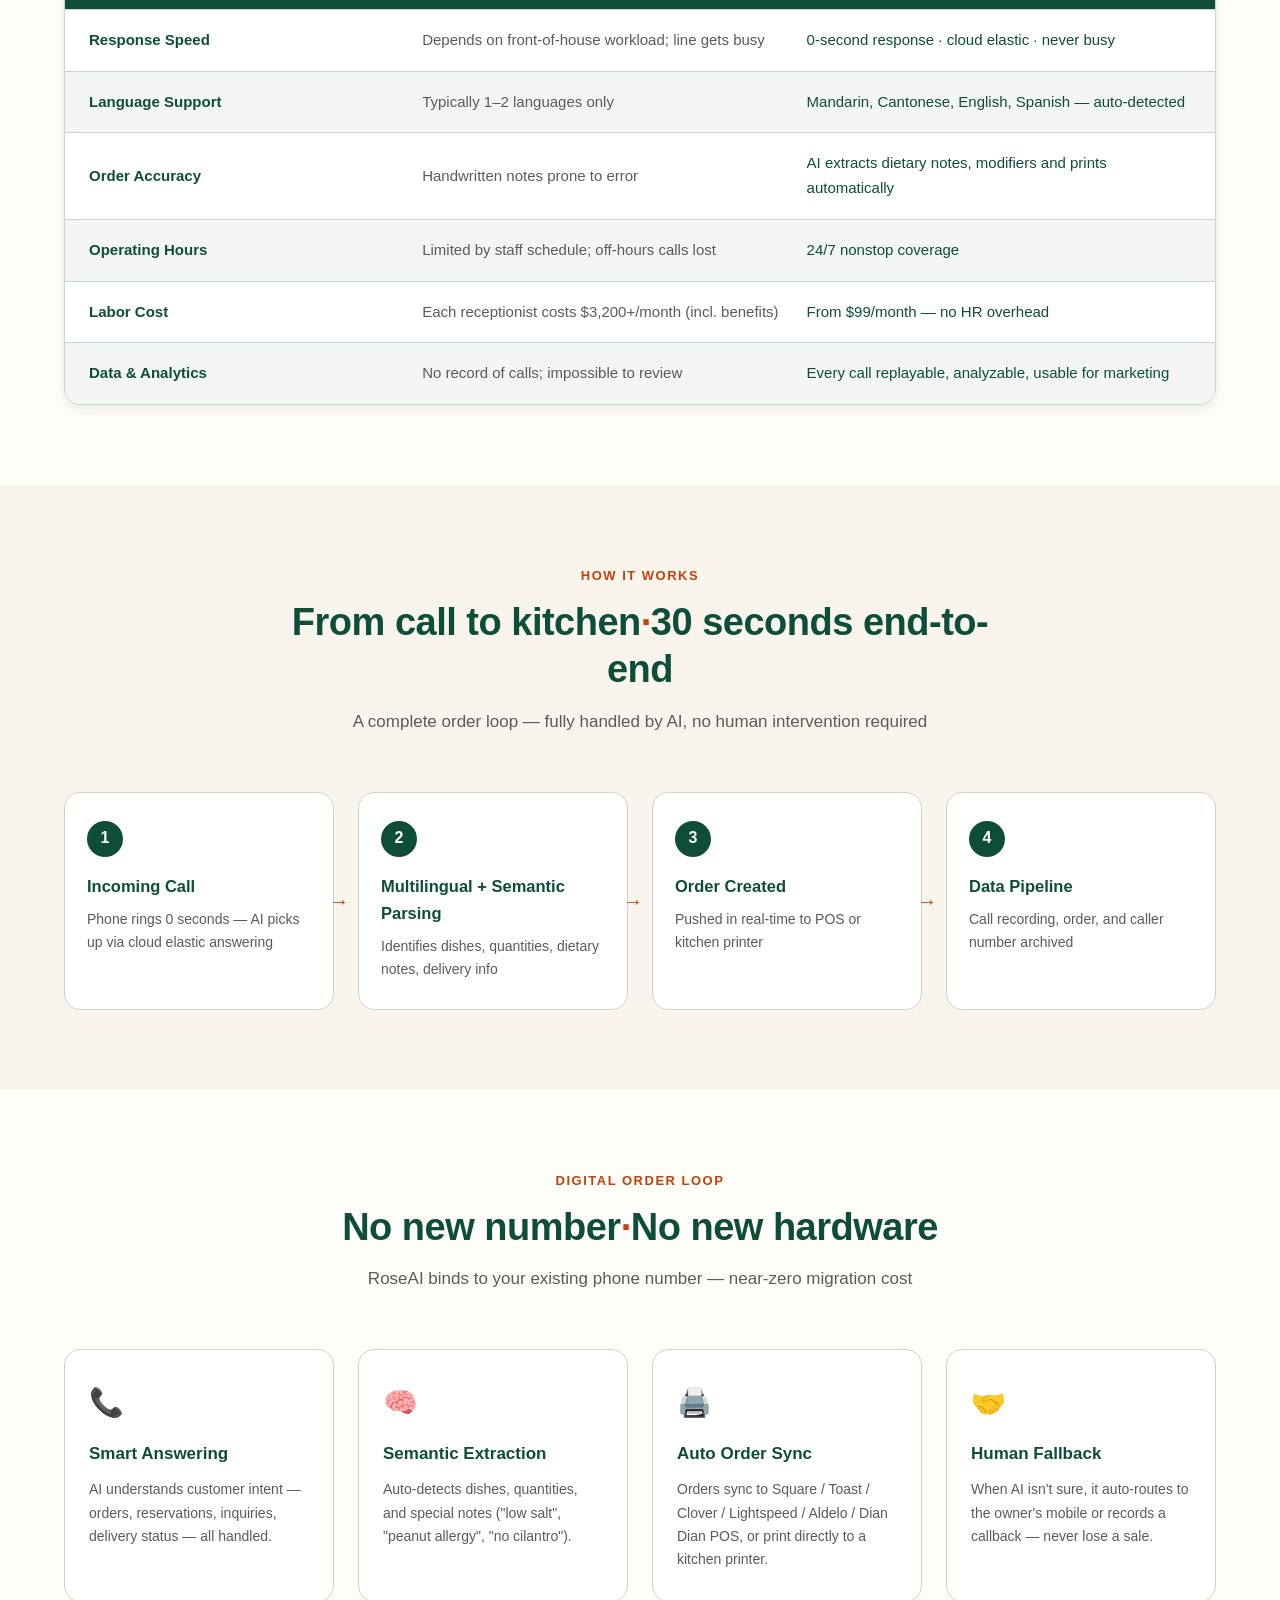
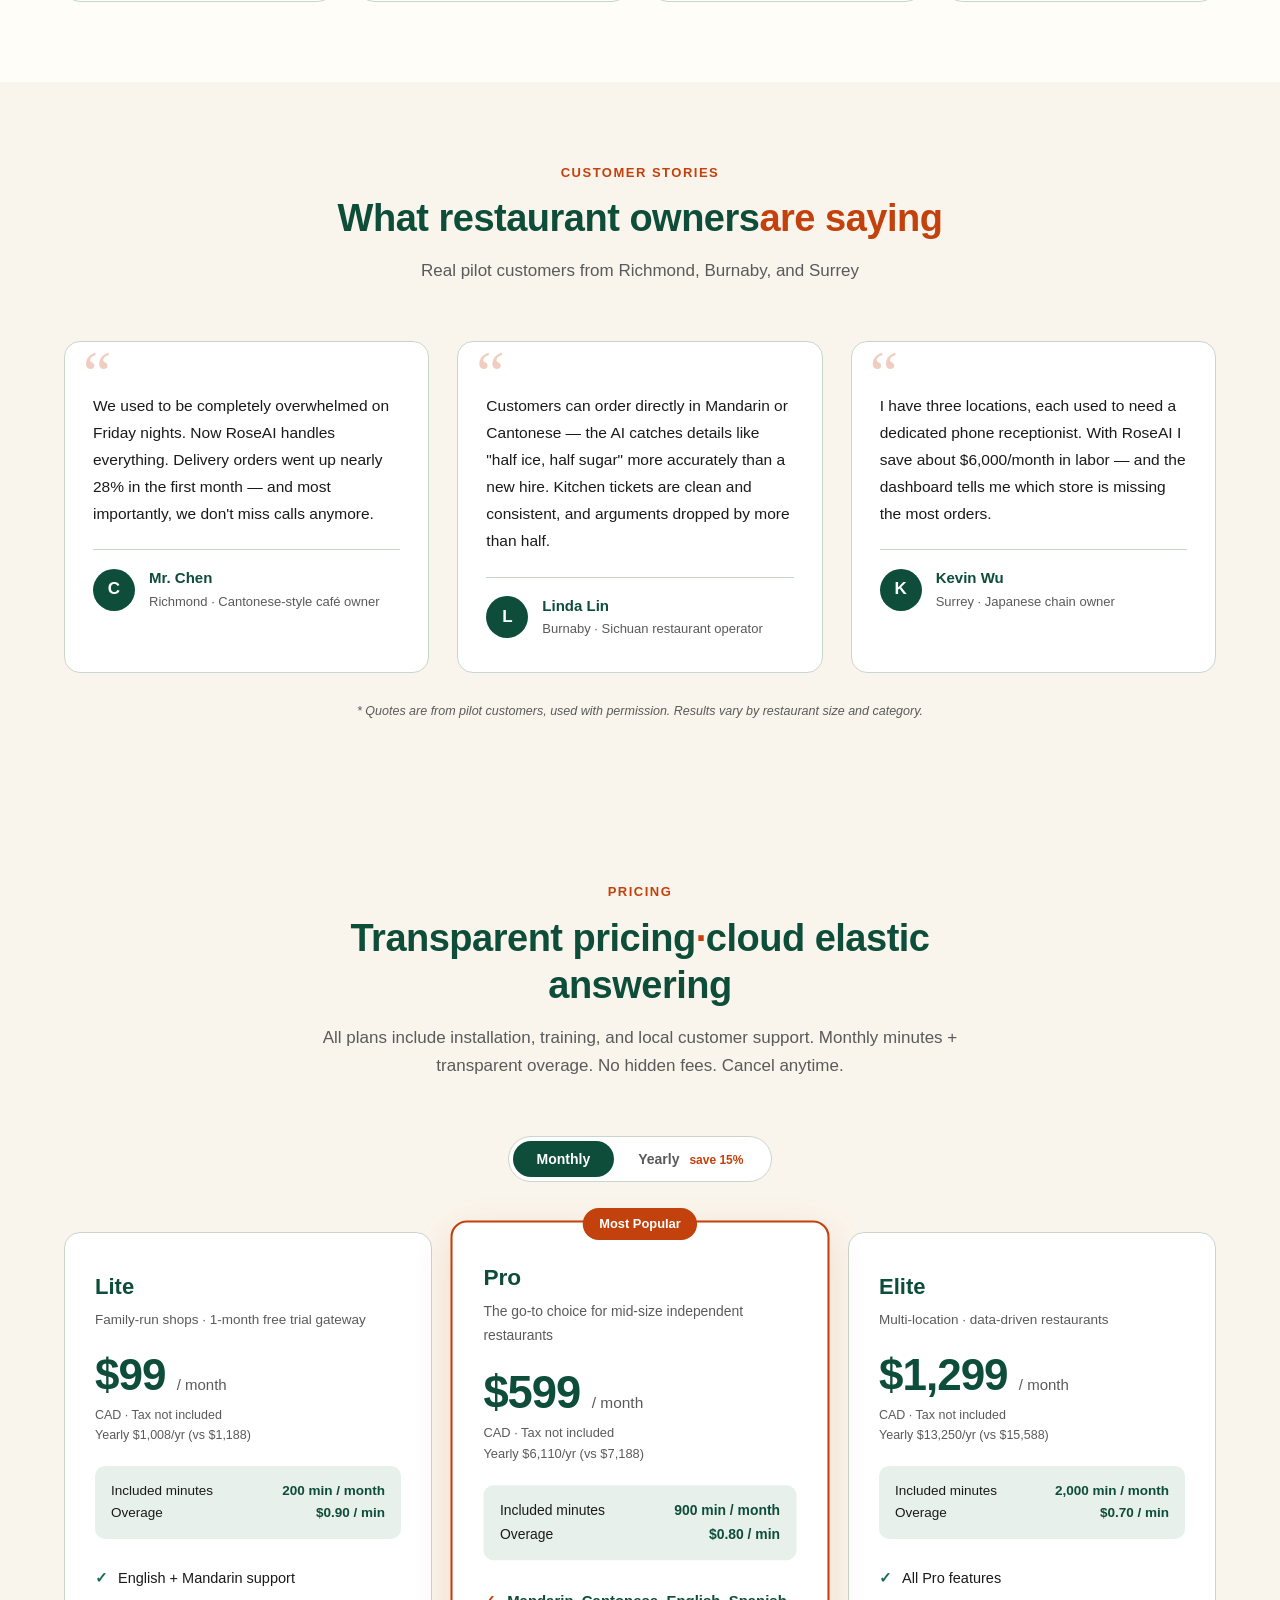
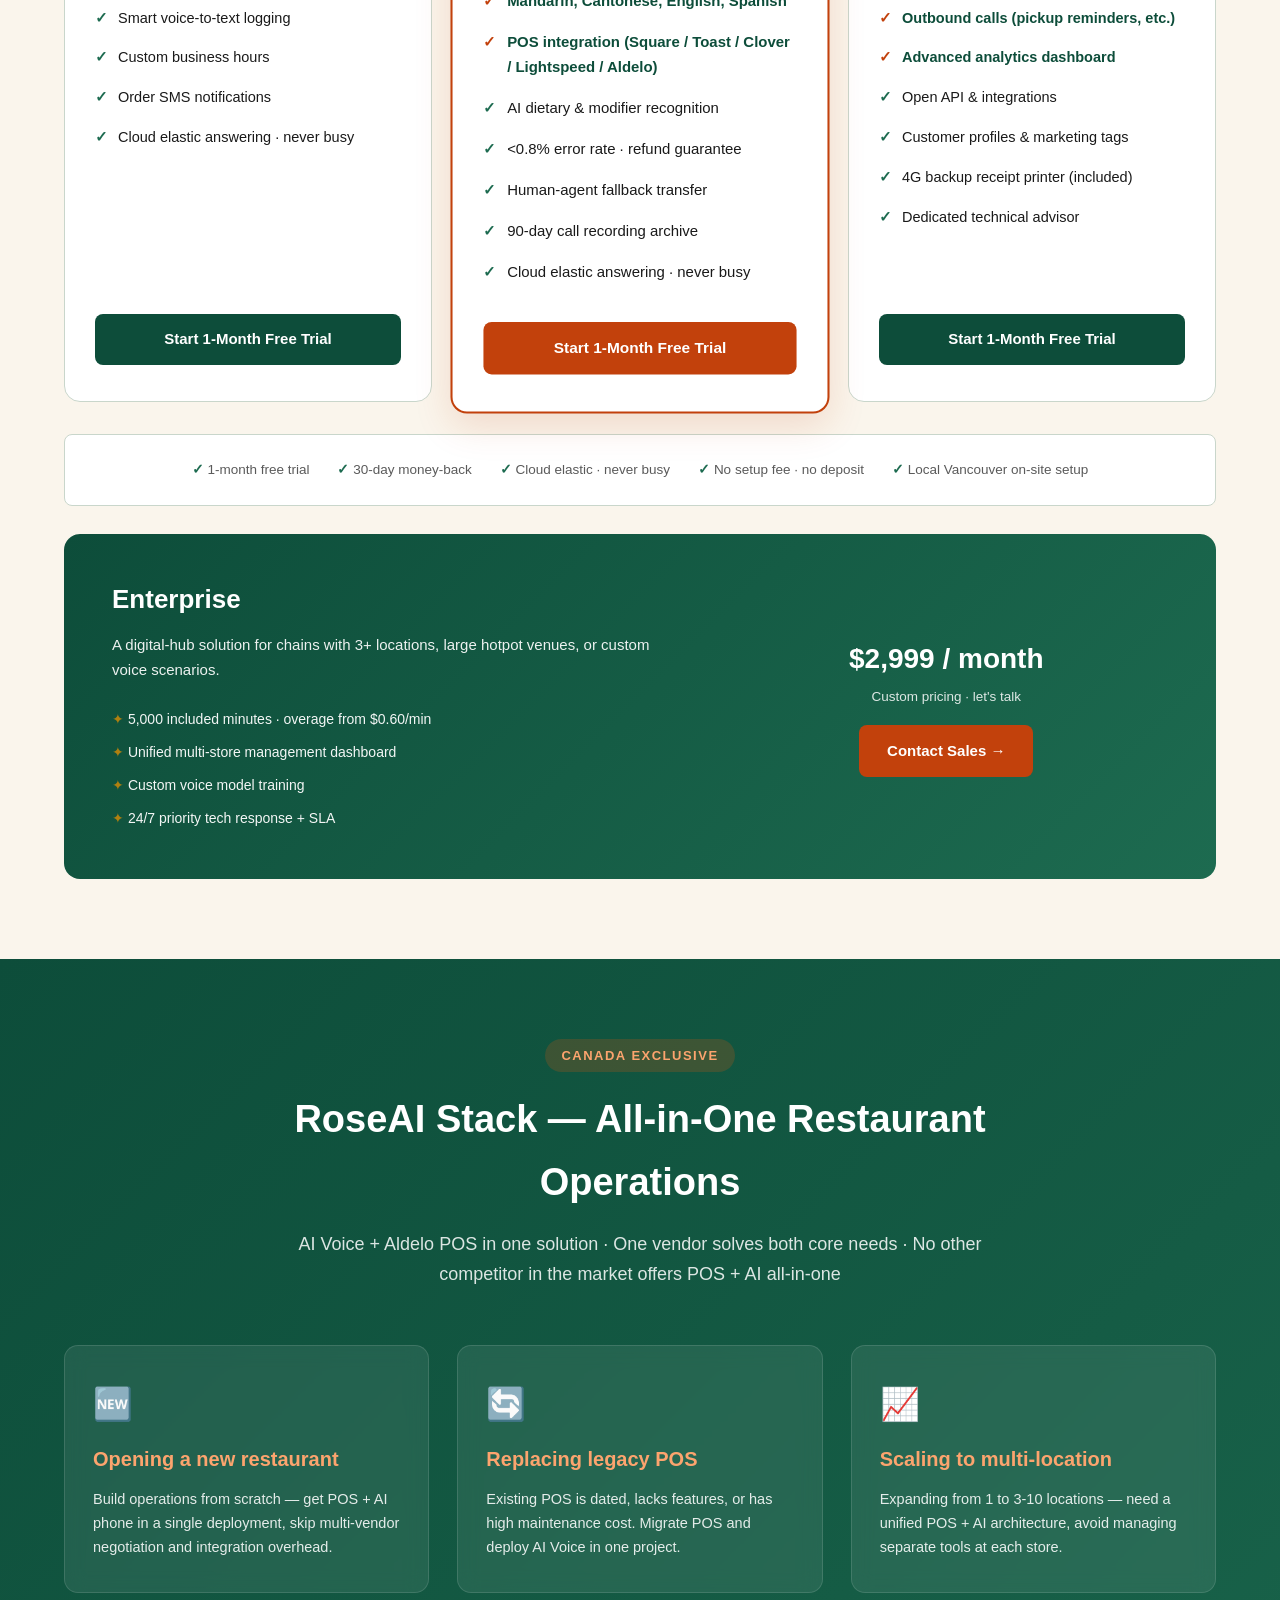
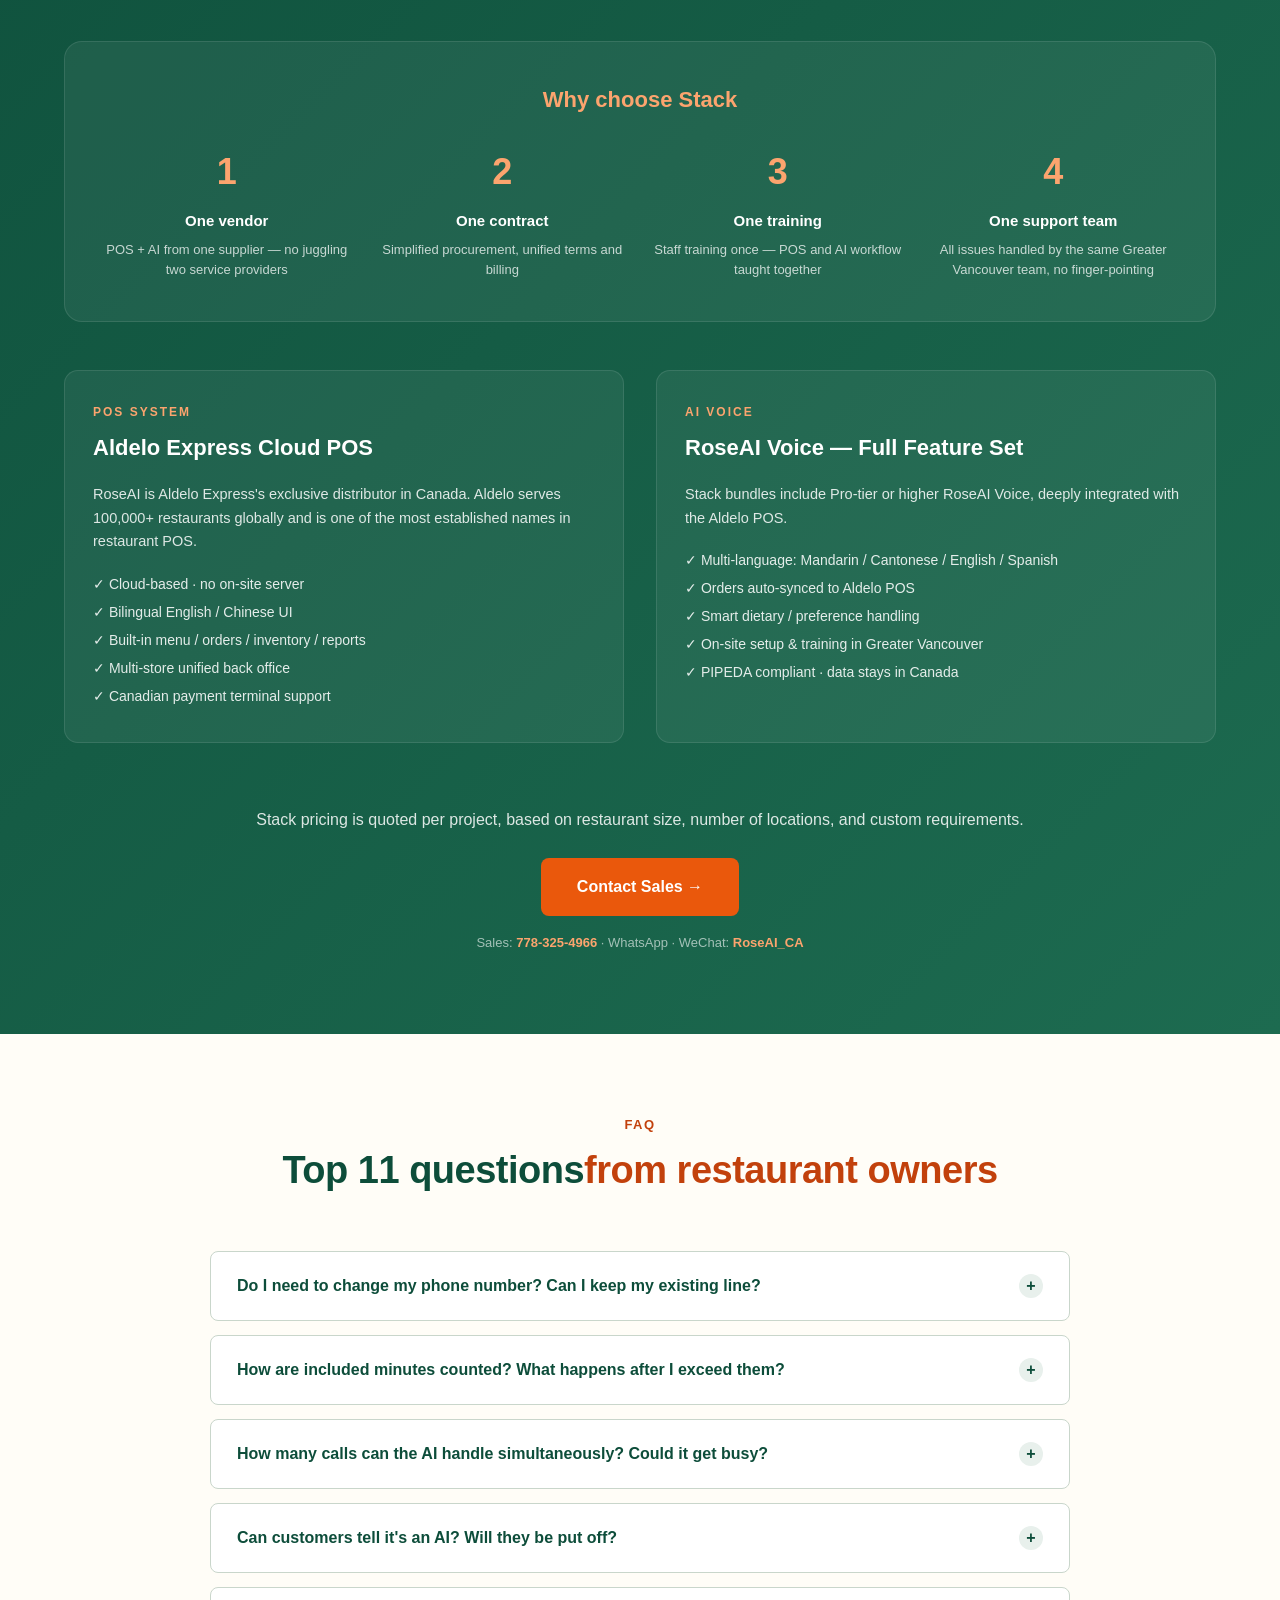
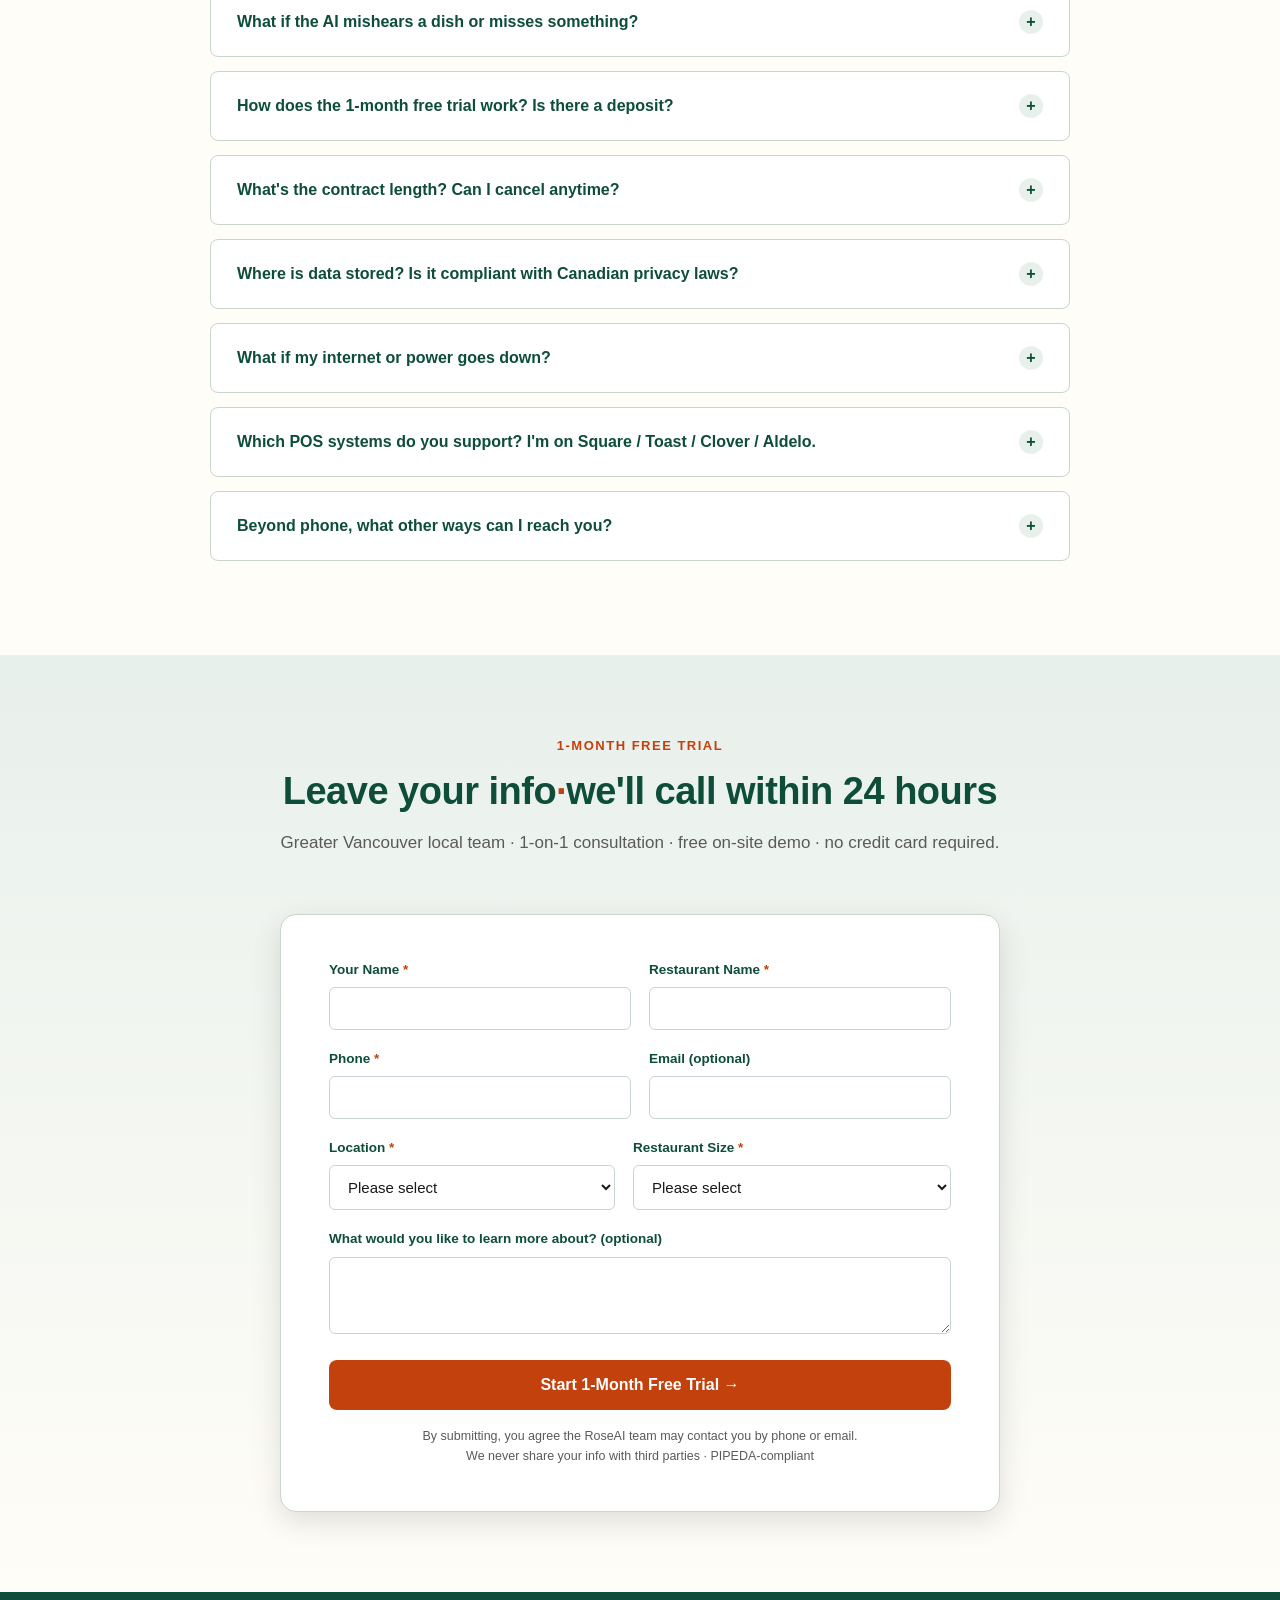
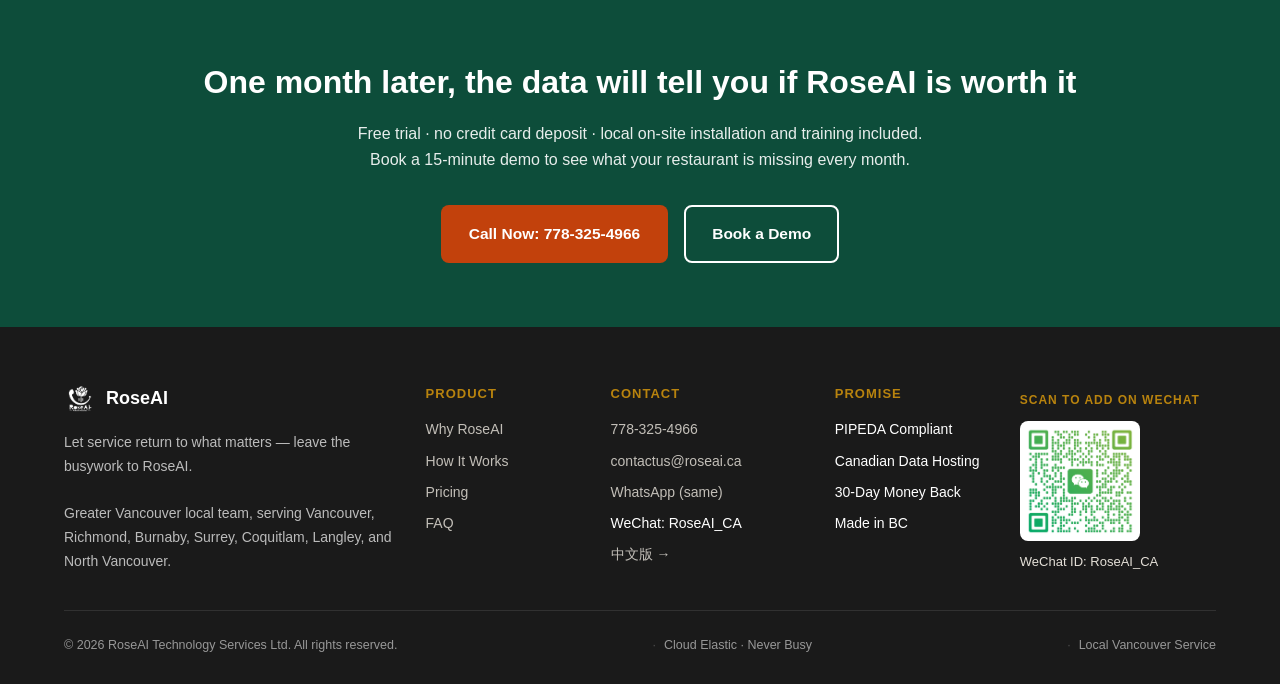
==== commit d2d7eab6: "feat: add AI Agent chat widget with DeepSeek + vector DB RAG - Floating chat widget (assets/js/chat-" ====
--- a/en/index.html
+++ b/en/index.html
@@ -9,7 +9,15 @@
 <meta property="og:description" content="0-second answering, auto order sync, multilingual support, cloud elastic answering — never busy. 1-month free trial, local Greater Vancouver team.">
 <meta property="og:type" content="website">
 <meta name="theme-color" content="#0D4D3A">
-
+    <link rel="icon" type="image/svg+xml" href="/assets/favicon.svg">
+    <link rel="apple-touch-icon" href="/assets/logo.png">
+    <meta property="og:image" content="/assets/logo.png">
+    <meta property="og:image:width" content="1200">
+    <meta property="og:image:height" content="630">
+    <meta name="twitter:card" content="summary_large_image">
+    <meta name="twitter:image" content="/assets/logo.png">
+
+<link rel="stylesheet" href="/assets/css/chat-widget.css">
 <style>
 :root {
   --green-dark: #0D4D3A;
@@ -841,7 +849,7 @@
     </div>
 
     <div class="pricing-toggle-wrap">
-      <div class="pricing-toggle">
+      <div class="pricing-toggle" id="pricing-toggle">
         <button class="toggle-btn active" onclick="togglePricing('monthly')">Monthly</button>
         <button class="toggle-btn" onclick="togglePricing('yearly')">Yearly <span class="toggle-save">save 15%</span></button>
       </div>
@@ -1370,5 +1378,6 @@
 }
 </script>
 <script src="/assets/js/site.js"></script>
+<script src="/assets/js/chat-widget.js"></script>
 </body>
 </html>
--- a/assets/css/chat-widget.css
+++ b/assets/css/chat-widget.css
@@ -0,0 +1,302 @@
+:root {
+  --chat-bg: #FFFFFF;
+  --chat-header: #0D4D3A;
+  --chat-msg-ai-bg: #E8F0EC;
+  --chat-msg-ai-text: #1A1A1A;
+  --chat-msg-user-bg: #FAF5EC;
+  --chat-msg-user-text: #1A1A1A;
+  --chat-input-border: #C9D6CB;
+  --chat-shadow: 0 8px 32px rgba(0,0,0,0.15);
+  --chat-radius: 16px;
+  --chat-orange: #C2410C;
+  --chat-orange-light: #EA580C;
+}
+
+/* Floating button */
+.chat-fab {
+  position: fixed;
+  bottom: 24px;
+  right: 24px;
+  z-index: 9999;
+  width: 60px;
+  height: 60px;
+  border-radius: 50%;
+  background: var(--chat-orange);
+  border: none;
+  color: white;
+  font-size: 26px;
+  cursor: pointer;
+  box-shadow: 0 6px 20px rgba(194, 65, 12, 0.35);
+  transition: all 0.25s ease;
+  display: flex;
+  align-items: center;
+  justify-content: center;
+}
+.chat-fab:hover {
+  transform: scale(1.08);
+  background: var(--chat-orange-light);
+  box-shadow: 0 10px 28px rgba(194, 65, 12, 0.45);
+}
+.chat-fab.open {
+  transform: rotate(45deg);
+  background: #666;
+  box-shadow: none;
+}
+
+/* Notification dot */
+.chat-fab-dot {
+  position: absolute;
+  top: 2px;
+  right: 2px;
+  width: 14px;
+  height: 14px;
+  background: #E8241B;
+  border: 2px solid white;
+  border-radius: 50%;
+  display: none;
+}
+
+/* Chat panel */
+.chat-panel {
+  position: fixed;
+  bottom: 96px;
+  right: 24px;
+  z-index: 9998;
+  width: 380px;
+  max-width: calc(100vw - 48px);
+  height: 600px;
+  max-height: calc(100vh - 140px);
+  background: var(--chat-bg);
+  border-radius: var(--chat-radius);
+  box-shadow: var(--chat-shadow);
+  display: none;
+  flex-direction: column;
+  overflow: hidden;
+  border: 1px solid var(--chat-input-border);
+  animation: chatSlideIn 0.3s ease;
+}
+.chat-panel.open { display: flex; }
+
+@keyframes chatSlideIn {
+  from { opacity: 0; transform: translateY(16px) scale(0.97); }
+  to { opacity: 1; transform: translateY(0) scale(1); }
+}
+
+/* Header */
+.chat-header {
+  background: var(--chat-header);
+  color: white;
+  padding: 16px 20px;
+  display: flex;
+  align-items: center;
+  gap: 12px;
+  flex-shrink: 0;
+}
+.chat-header-icon {
+  width: 36px;
+  height: 36px;
+  border-radius: 50%;
+  background: rgba(255,255,255,0.12);
+  display: flex;
+  align-items: center;
+  justify-content: center;
+  font-size: 18px;
+  flex-shrink: 0;
+}
+.chat-header-info { flex: 1; min-width: 0; }
+.chat-header-title {
+  font-weight: 700;
+  font-size: 15px;
+  line-height: 1.3;
+}
+.chat-header-status {
+  font-size: 12px;
+  opacity: 0.75;
+  display: flex;
+  align-items: center;
+  gap: 5px;
+}
+.chat-header-status .pulse {
+  width: 6px;
+  height: 6px;
+  border-radius: 50%;
+  background: #4CAF50;
+  animation: chatPulse 2s infinite;
+}
+@keyframes chatPulse {
+  0%, 100% { opacity: 1; }
+  50% { opacity: 0.3; }
+}
+.chat-header-close {
+  background: none;
+  border: none;
+  color: rgba(255,255,255,0.7);
+  font-size: 20px;
+  cursor: pointer;
+  padding: 4px;
+  line-height: 1;
+}
+.chat-header-close:hover { color: white; }
+
+/* Messages area */
+.chat-messages {
+  flex: 1;
+  overflow-y: auto;
+  padding: 16px 16px 8px;
+  display: flex;
+  flex-direction: column;
+  gap: 10px;
+  scroll-behavior: smooth;
+}
+.chat-messages::-webkit-scrollbar { width: 4px; }
+.chat-messages::-webkit-scrollbar-thumb { background: var(--chat-input-border); border-radius: 4px; }
+
+/* Message bubbles */
+.chat-msg {
+  max-width: 85%;
+  padding: 10px 14px;
+  border-radius: 14px;
+  font-size: 14px;
+  line-height: 1.6;
+  word-break: break-word;
+  animation: msgIn 0.3s ease;
+}
+@keyframes msgIn {
+  from { opacity: 0; transform: translateY(6px); }
+  to { opacity: 1; transform: translateY(0); }
+}
+.chat-msg.ai {
+  background: var(--chat-msg-ai-bg);
+  color: var(--chat-msg-ai-text);
+  align-self: flex-start;
+  border-bottom-left-radius: 4px;
+}
+.chat-msg.user {
+  background: var(--chat-msg-user-bg);
+  color: var(--chat-msg-user-text);
+  align-self: flex-end;
+  border-bottom-right-radius: 4px;
+}
+.chat-msg.system {
+  background: transparent;
+  color: #999;
+  align-self: center;
+  font-size: 12px;
+  border-radius: 8px;
+  max-width: 90%;
+  text-align: center;
+}
+
+/* Thinking indicator */
+.chat-thinking {
+  display: flex;
+  align-items: center;
+  gap: 6px;
+  padding: 12px 14px;
+  align-self: flex-start;
+  background: var(--chat-msg-ai-bg);
+  border-radius: 14px;
+  border-bottom-left-radius: 4px;
+}
+.chat-thinking .dot {
+  width: 8px;
+  height: 8px;
+  border-radius: 50%;
+  background: #999;
+  animation: thinkBounce 1.4s infinite ease-in-out;
+}
+.chat-thinking .dot:nth-child(1) { animation-delay: 0s; }
+.chat-thinking .dot:nth-child(2) { animation-delay: 0.2s; }
+.chat-thinking .dot:nth-child(3) { animation-delay: 0.4s; }
+@keyframes thinkBounce {
+  0%, 80%, 100% { transform: scale(0.6); opacity: 0.4; }
+  40% { transform: scale(1); opacity: 1; }
+}
+
+/* Quick action chips */
+.chat-chips {
+  display: flex;
+  flex-wrap: wrap;
+  gap: 6px;
+  padding: 4px 16px 8px;
+  flex-shrink: 0;
+}
+.chat-chip {
+  font-size: 12px;
+  padding: 6px 12px;
+  border-radius: 50px;
+  border: 1px solid var(--chat-input-border);
+  background: transparent;
+  color: var(--chat-header);
+  cursor: pointer;
+  transition: all 0.2s;
+  font-family: inherit;
+  white-space: nowrap;
+}
+.chat-chip:hover {
+  border-color: var(--chat-orange);
+  color: var(--chat-orange);
+  background: rgba(194, 65, 12, 0.05);
+}
+
+/* Input area */
+.chat-input-area {
+  display: flex;
+  align-items: center;
+  gap: 8px;
+  padding: 12px 16px;
+  border-top: 1px solid var(--chat-input-border);
+  flex-shrink: 0;
+  background: var(--chat-bg);
+}
+.chat-input {
+  flex: 1;
+  border: 1px solid var(--chat-input-border);
+  border-radius: 10px;
+  padding: 10px 14px;
+  font-size: 14px;
+  font-family: inherit;
+  outline: none;
+  transition: border-color 0.2s;
+  background: var(--chat-bg);
+  color: var(--chat-msg-ai-text);
+  min-height: 40px;
+  max-height: 100px;
+  resize: none;
+}
+.chat-input:focus {
+  border-color: var(--chat-header);
+}
+.chat-input::placeholder { color: #aaa; }
+.chat-send {
+  width: 40px;
+  height: 40px;
+  border-radius: 50%;
+  border: none;
+  background: var(--chat-header);
+  color: white;
+  font-size: 18px;
+  cursor: pointer;
+  flex-shrink: 0;
+  display: flex;
+  align-items: center;
+  justify-content: center;
+  transition: background 0.2s;
+}
+.chat-send:hover { background: var(--green, #1D6B50); }
+.chat-send:disabled { opacity: 0.4; cursor: not-allowed; }
+
+/* Mobile adjustments */
+@media (max-width: 640px) {
+  .chat-panel {
+    bottom: 0;
+    right: 0;
+    width: 100vw;
+    max-width: 100vw;
+    height: 100vh;
+    max-height: 100vh;
+    border-radius: 0;
+    border: none;
+  }
+  .chat-fab { bottom: 16px; right: 16px; }
+}
